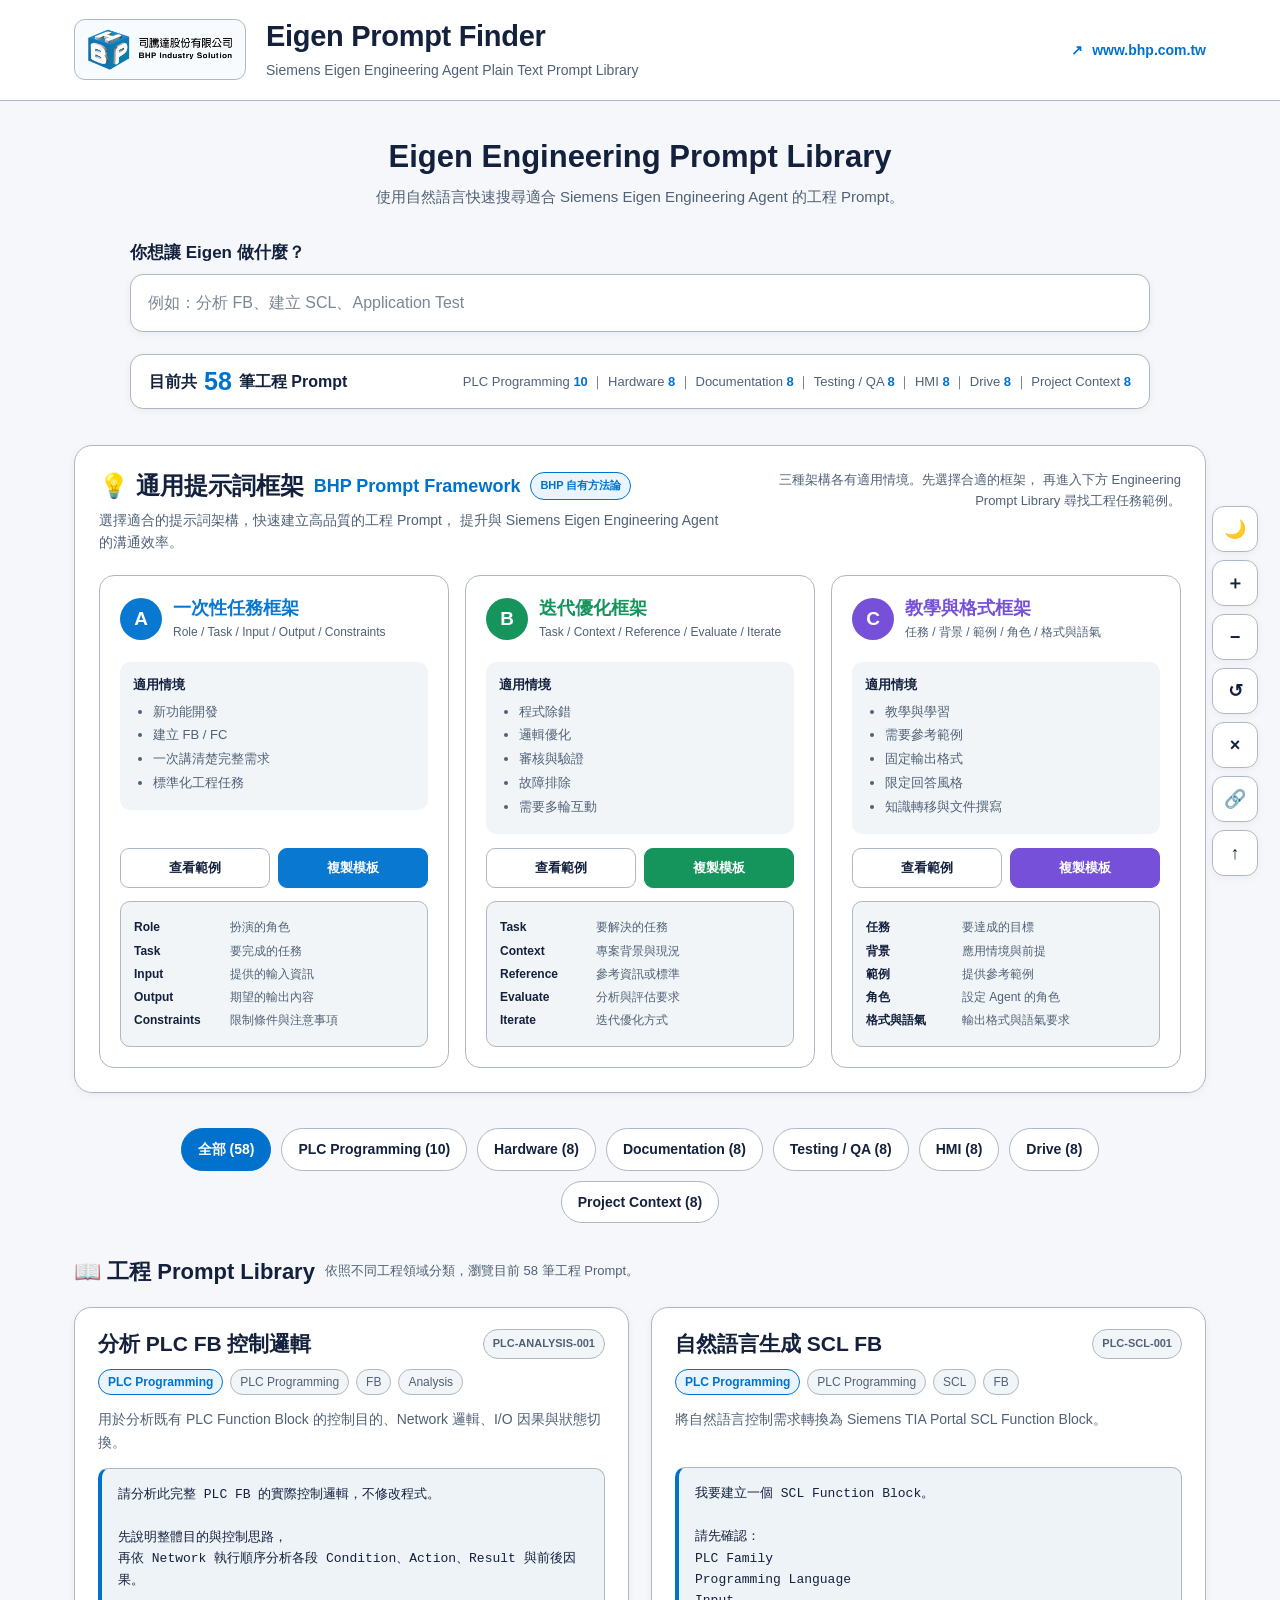
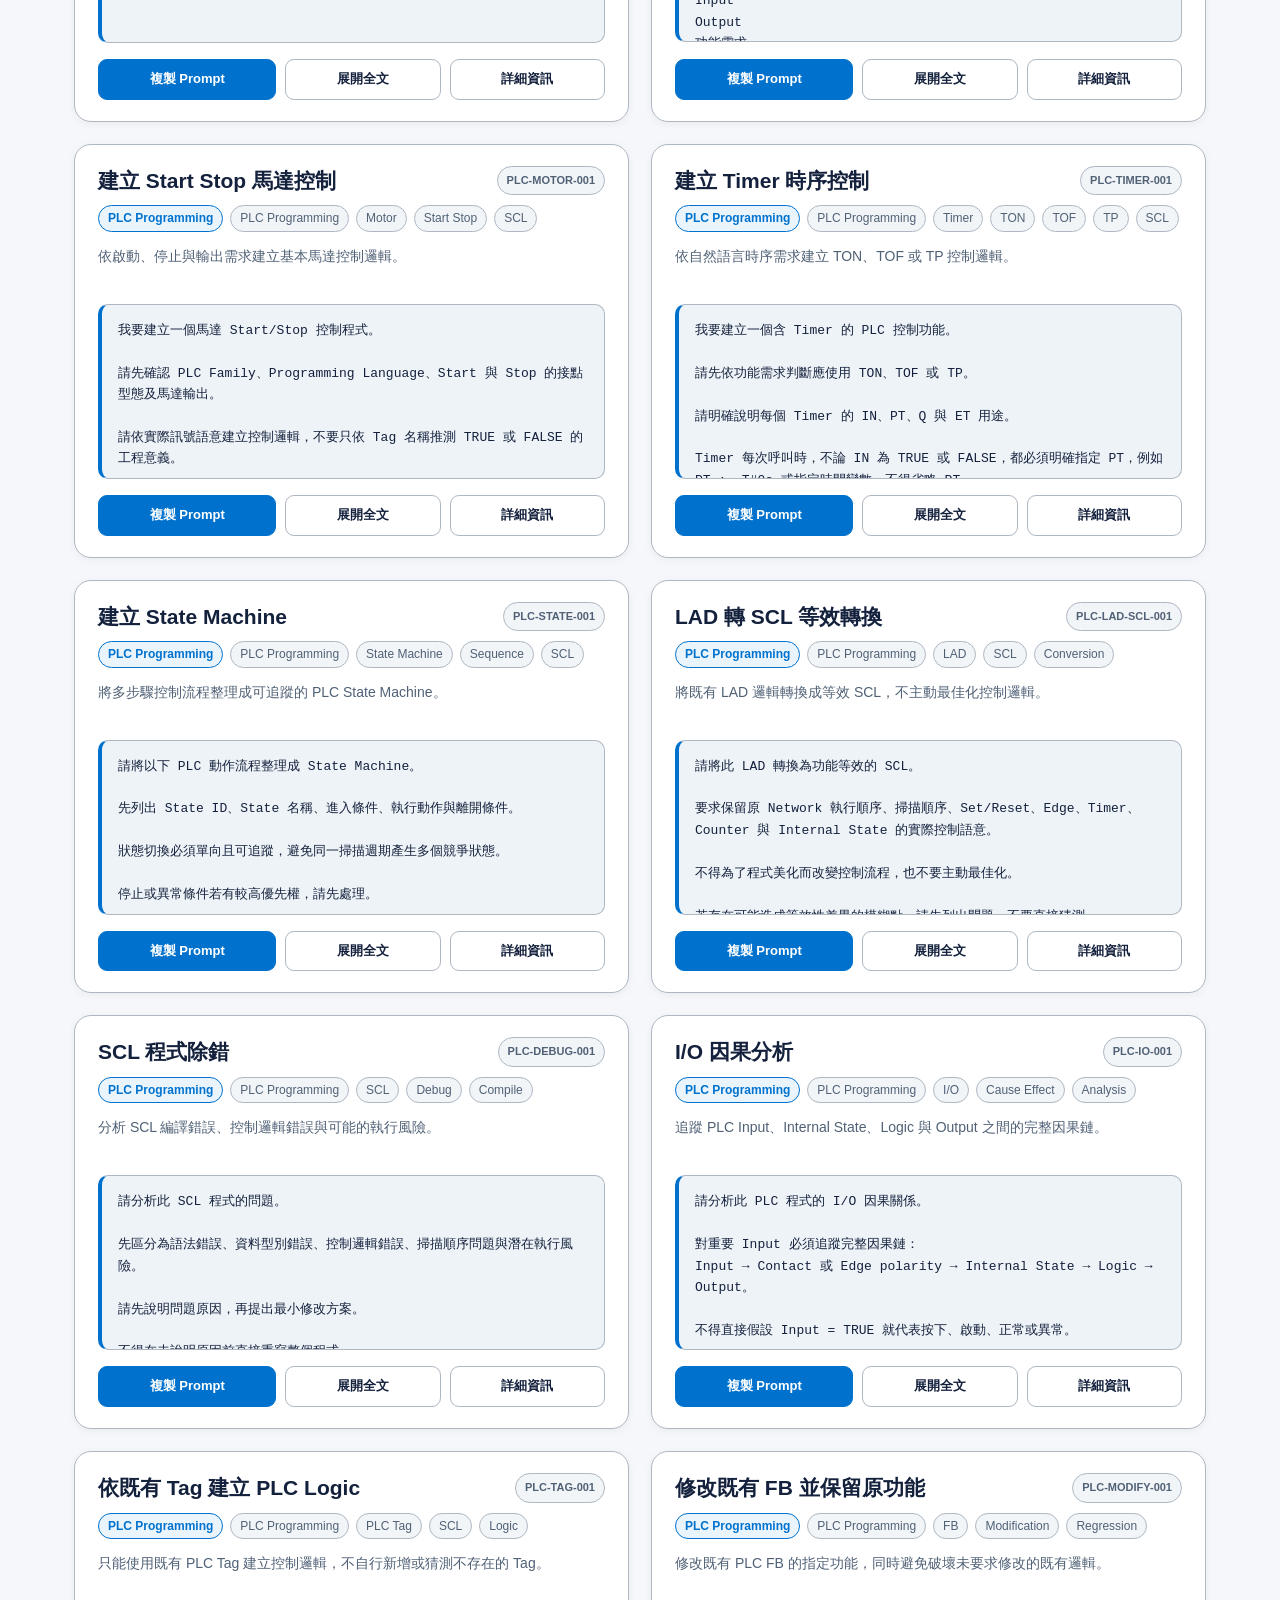
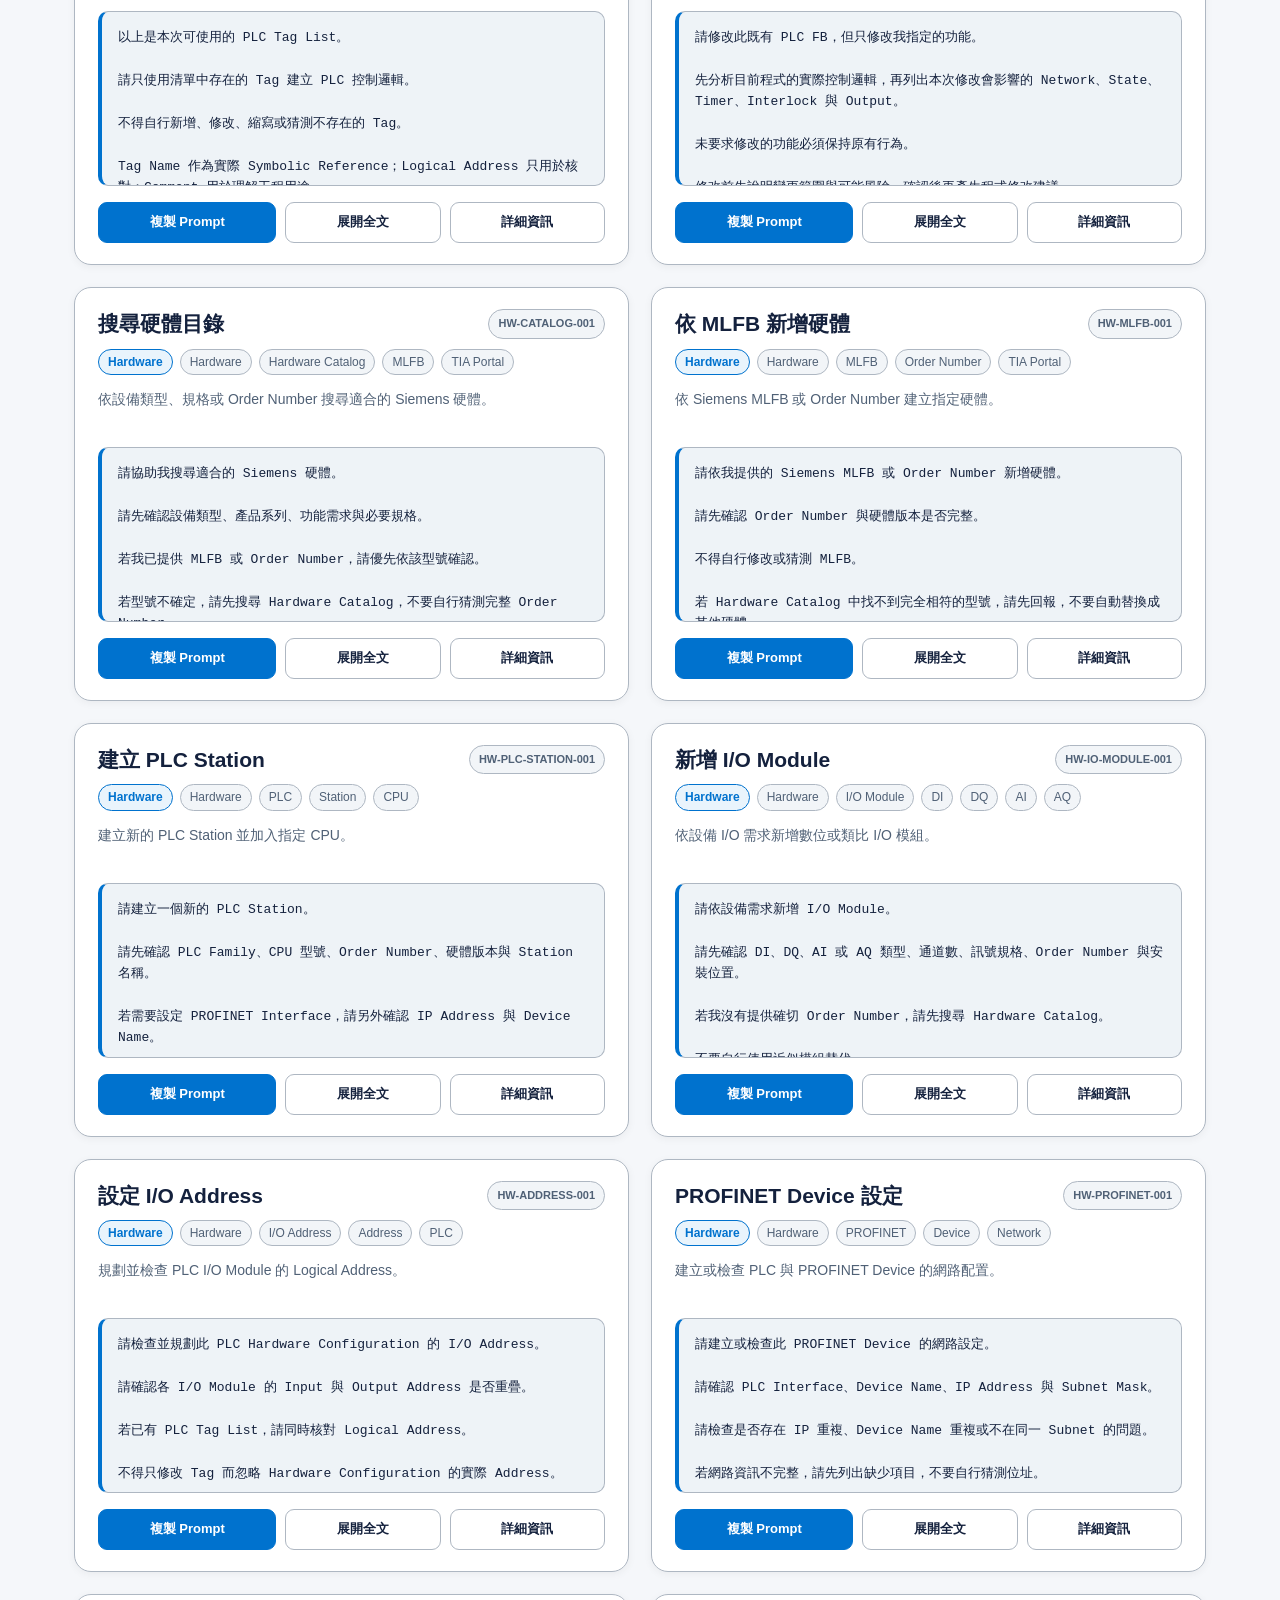
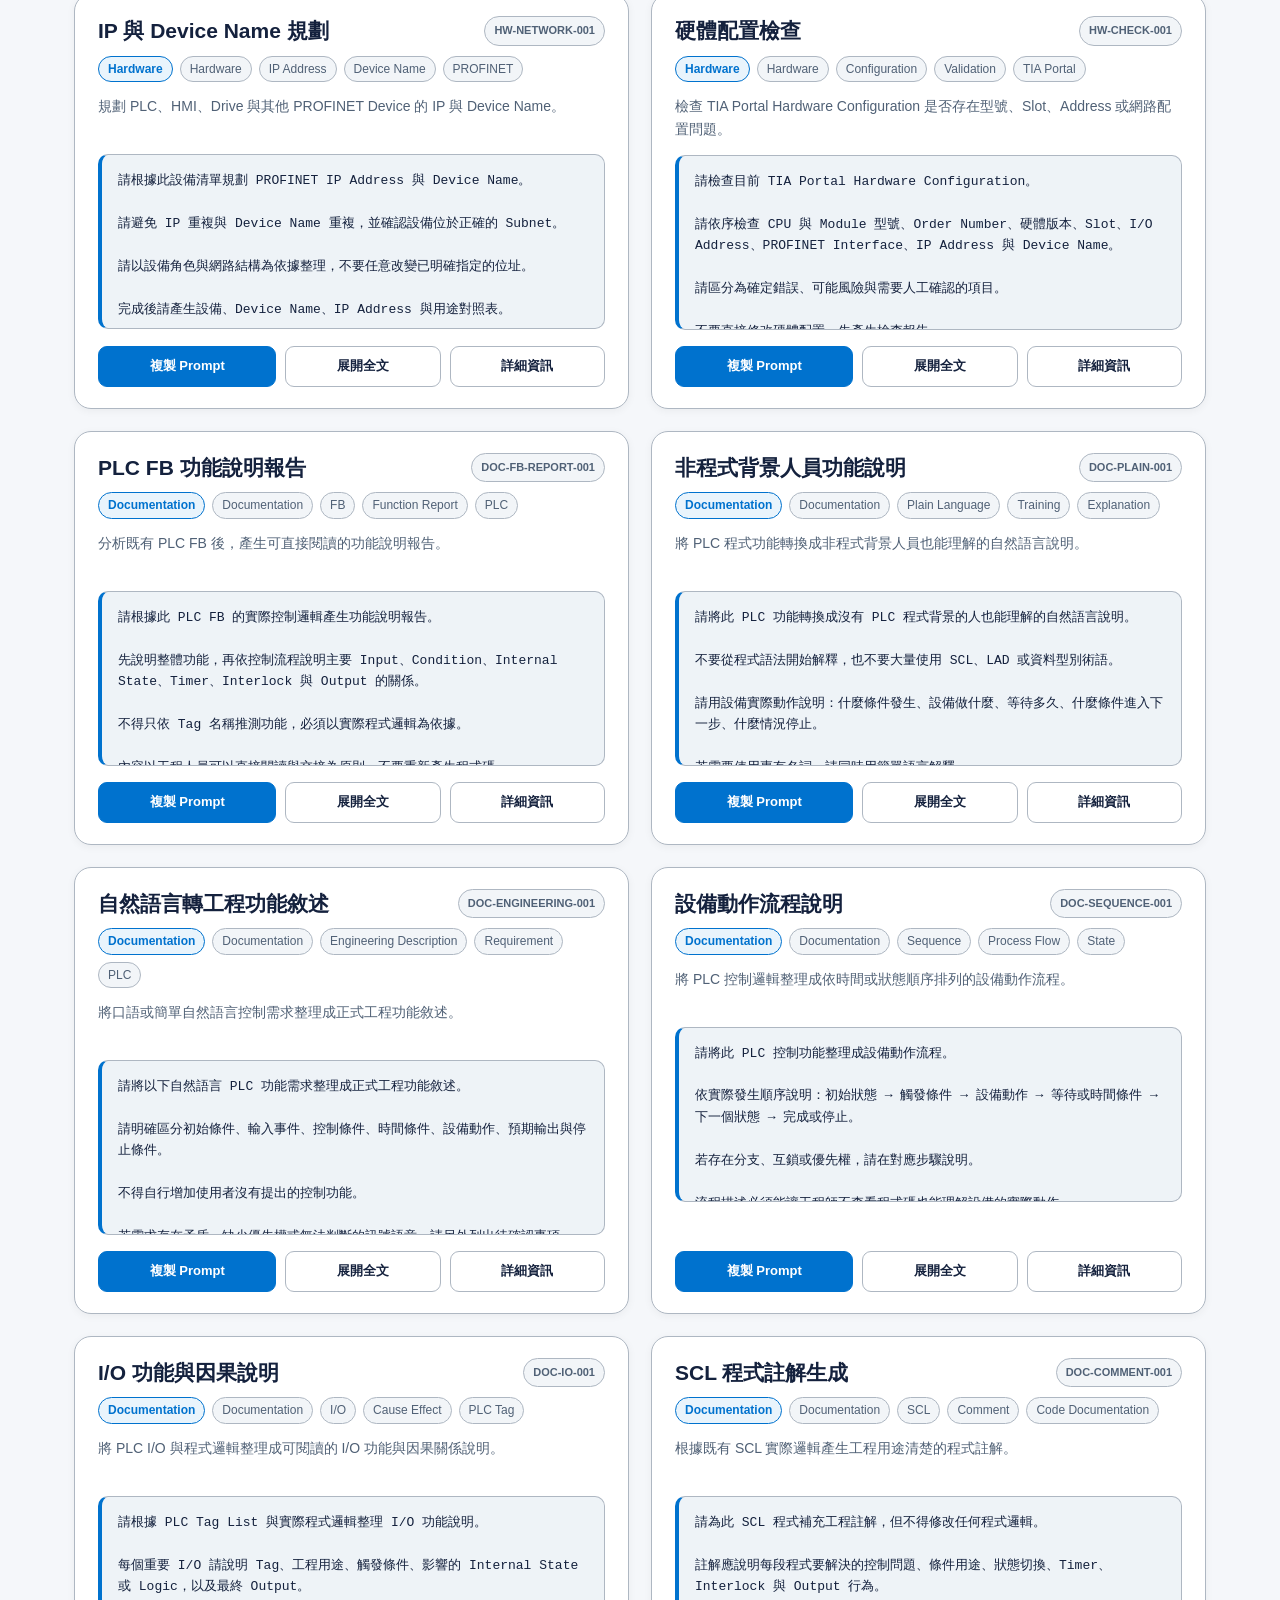
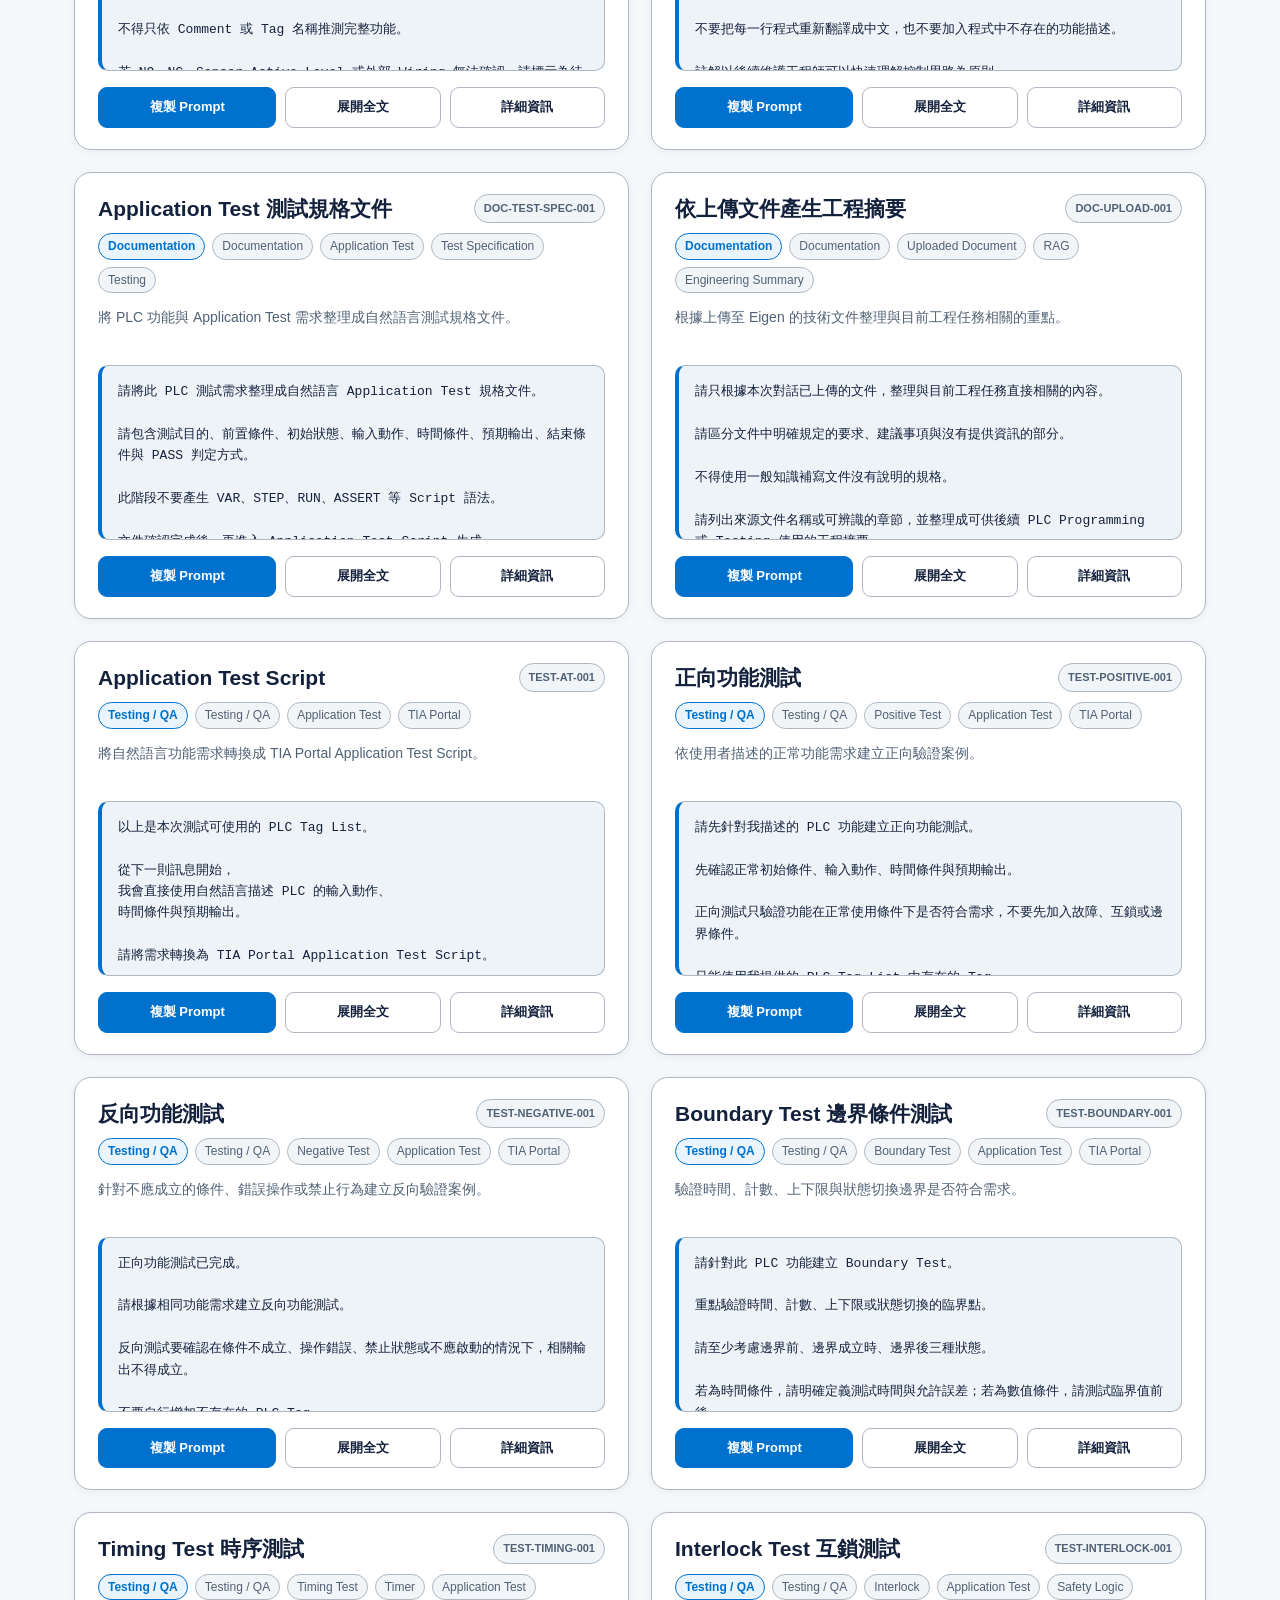
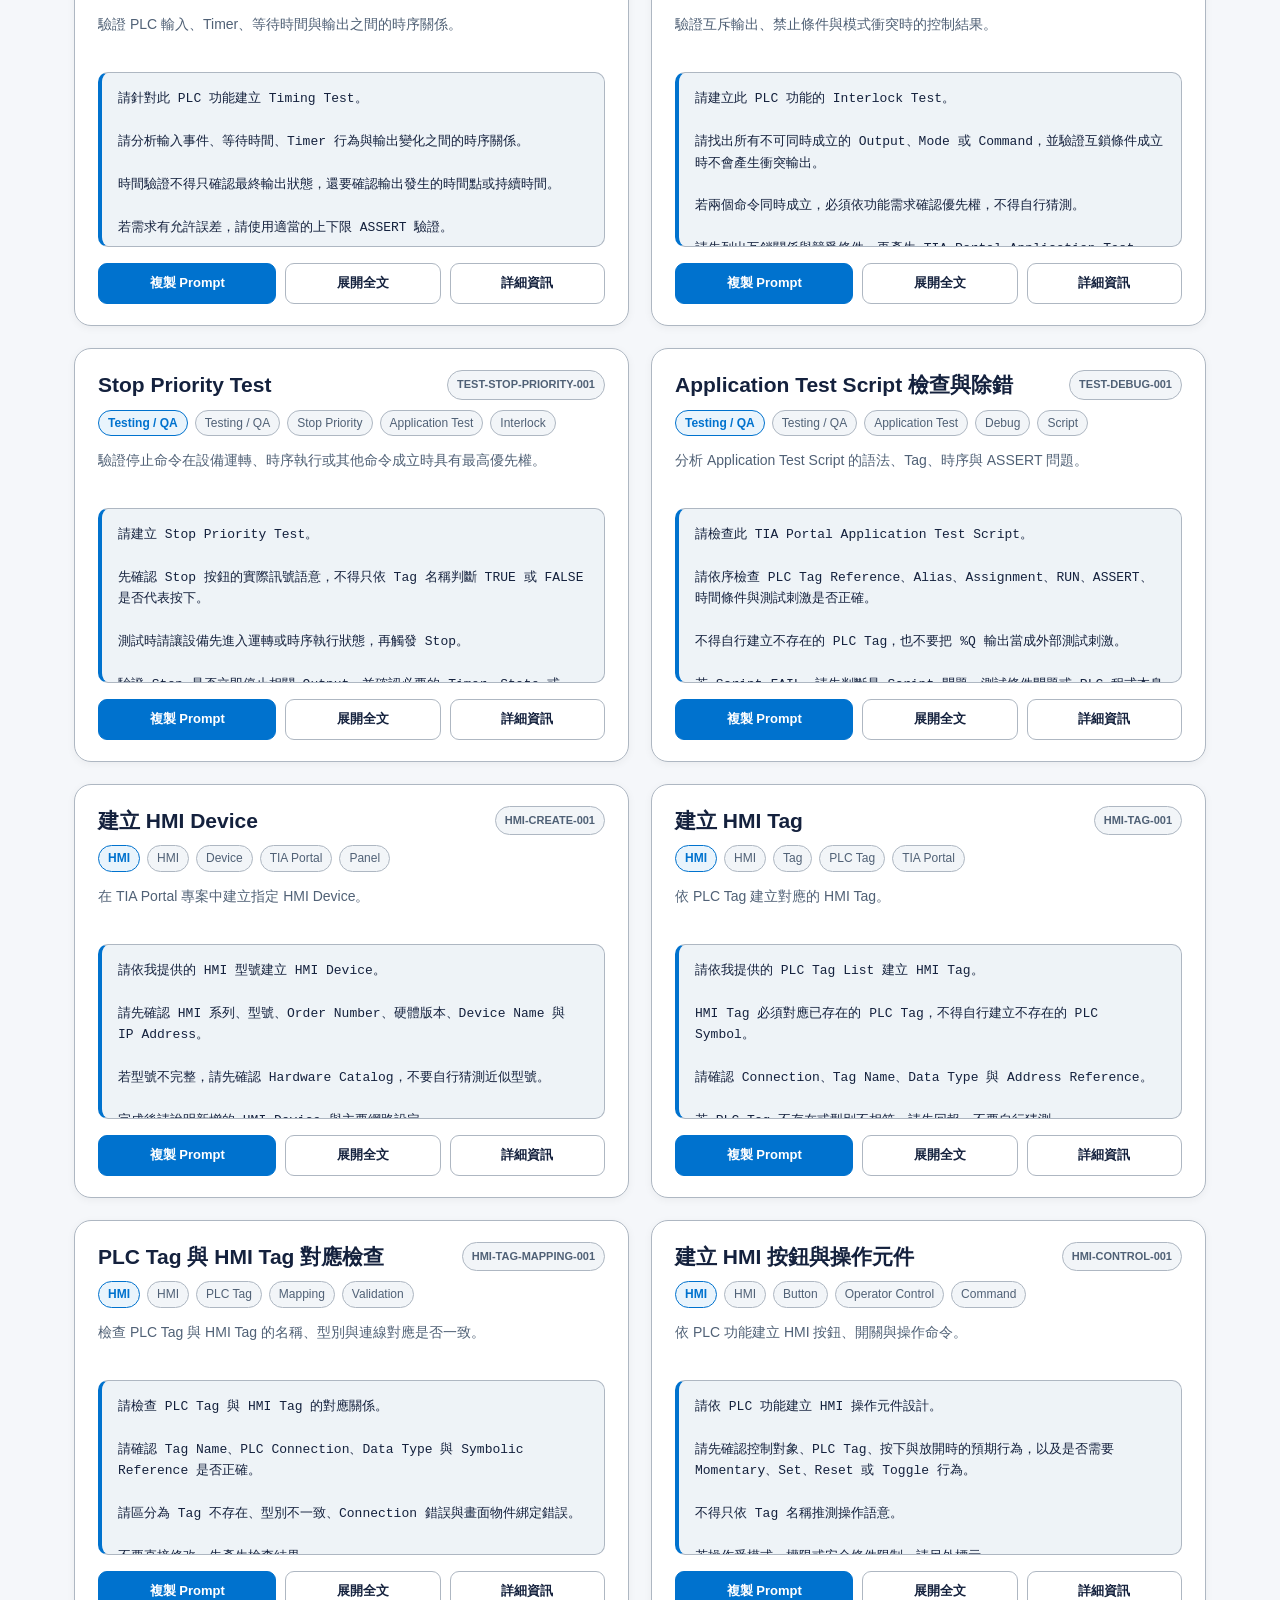
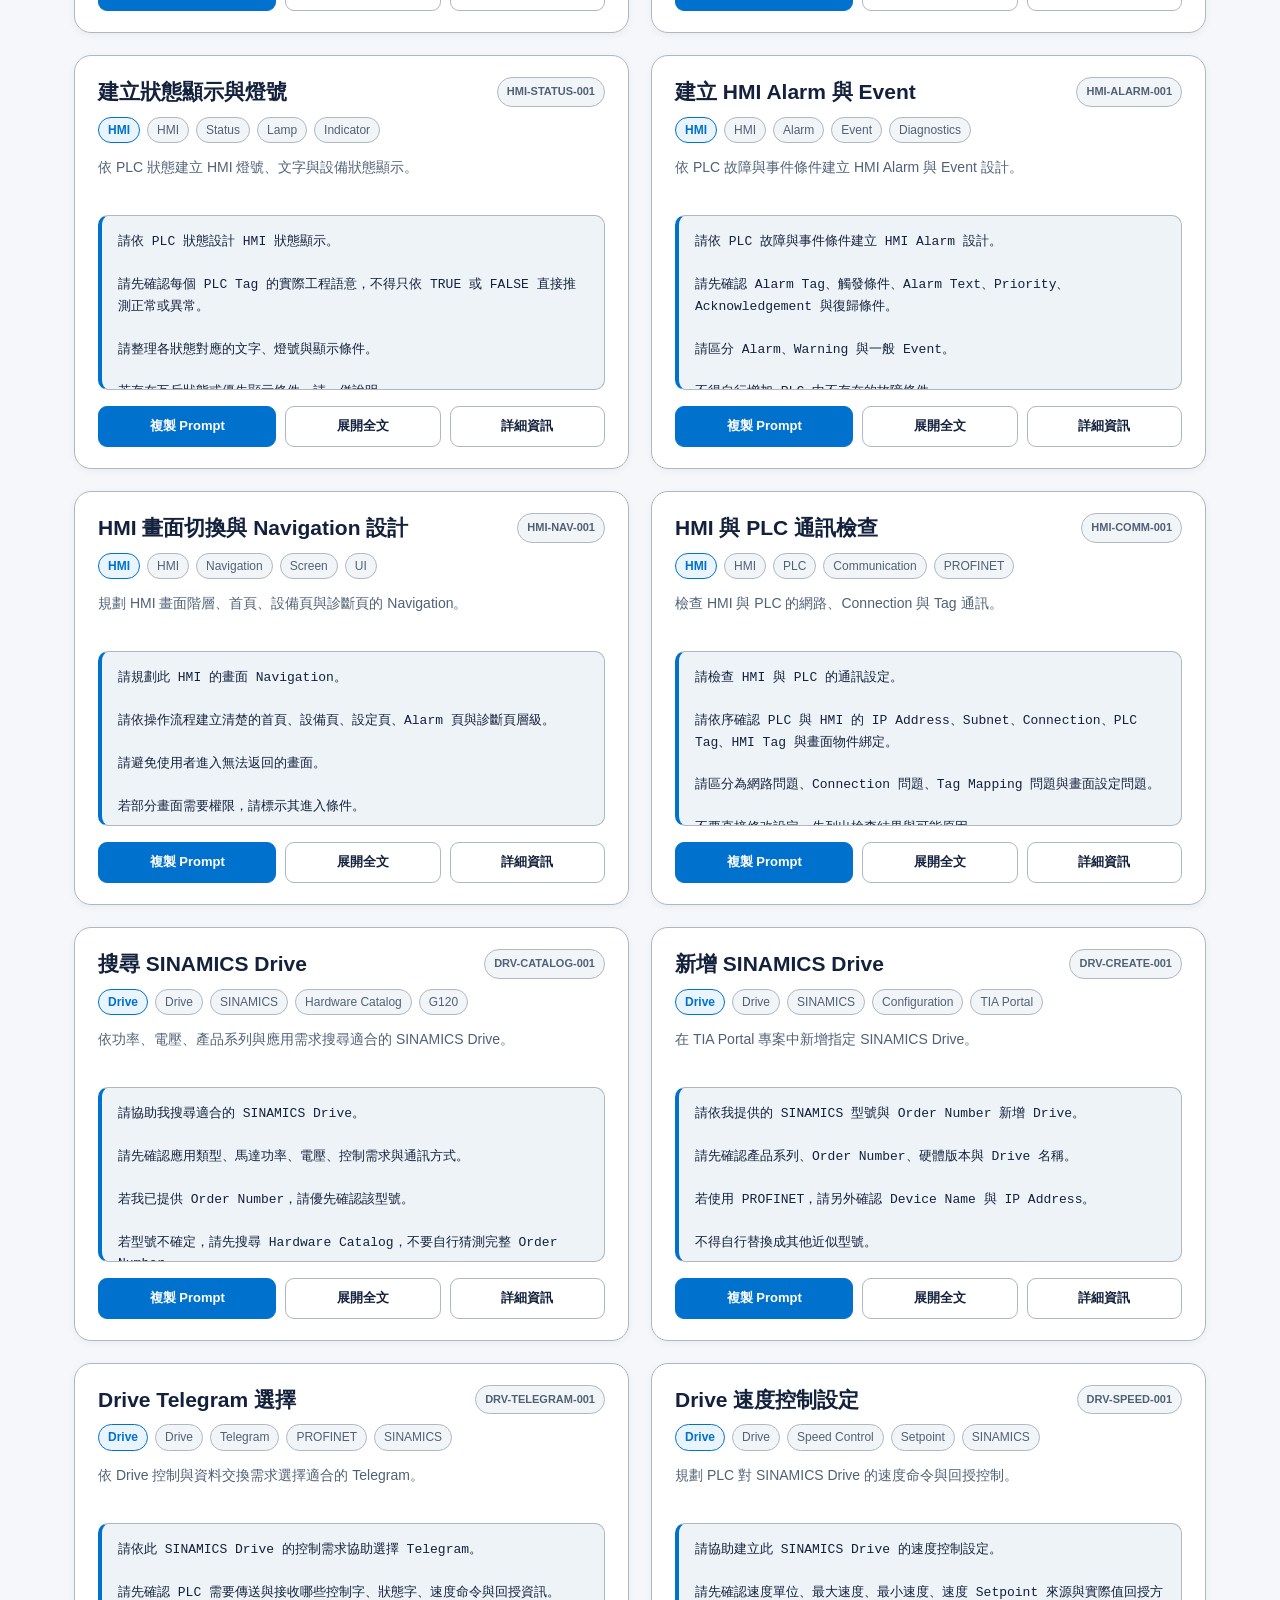
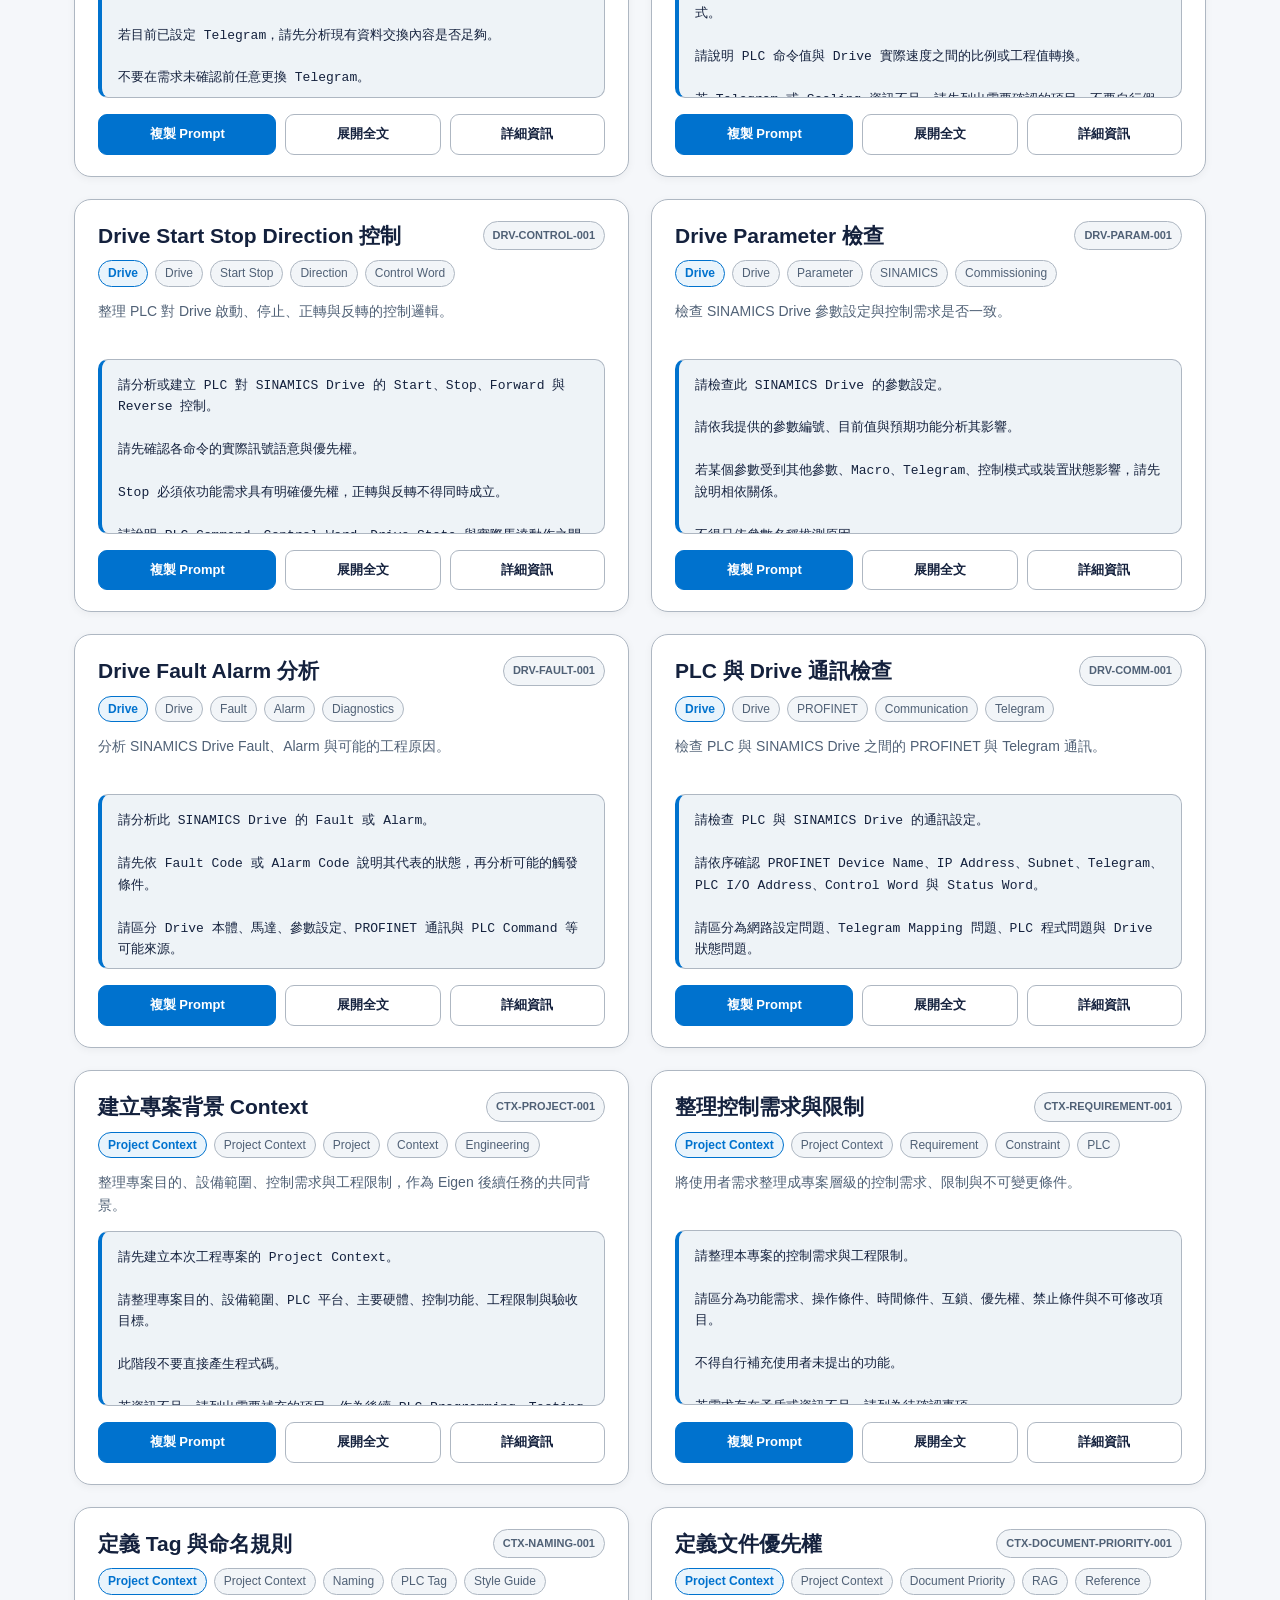
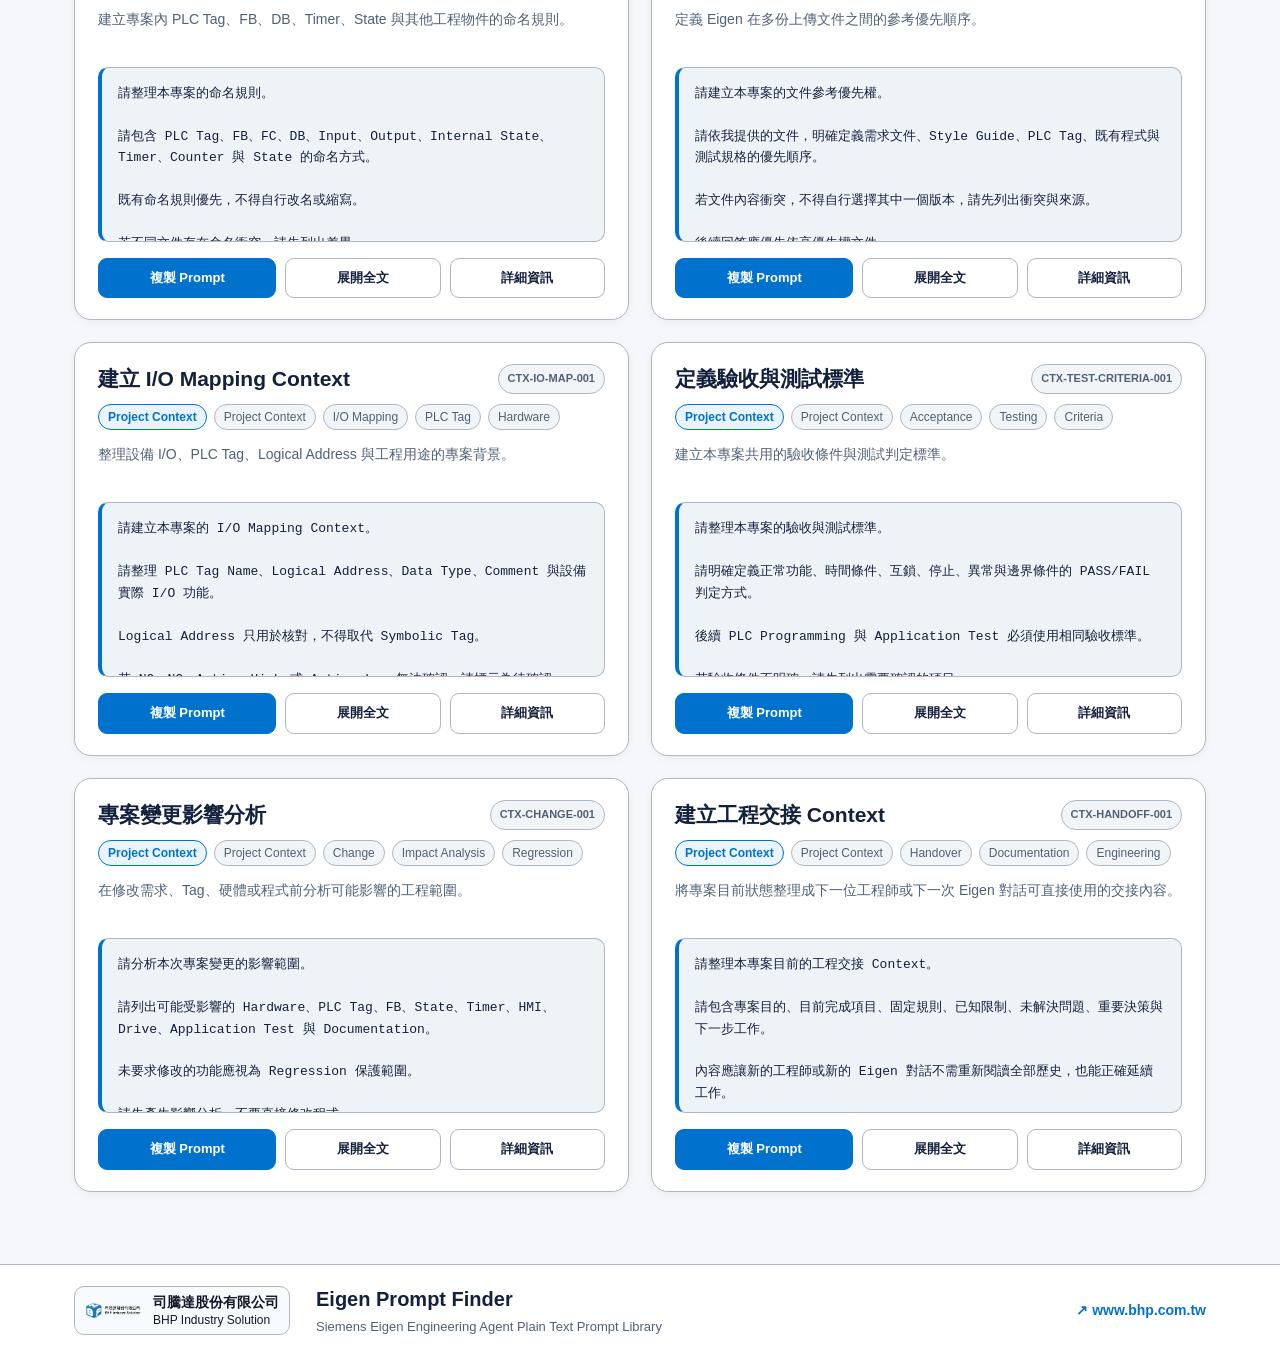
==== index.html @ 54eb004b "Move category filter below BHP Prompt Framework" ====
<!DOCTYPE html>
<html lang="zh-Hant">
<head>
  <meta charset="UTF-8">

  <meta
    name="viewport"
    content="width=device-width, initial-scale=1.0"
  >

  <title>Eigen Prompt Finder</title>

  <meta
    name="description"
    content="Siemens Eigen Engineering Agent Plain Text Prompt Library"
  >

  <style>
    /* =========================================================
       01. Theme Variables
       ========================================================= */

    :root {
      --bg: #f5f7fa;

      --surface: #ffffff;
      --surface-soft: #f2f5f8;
      --surface-code: #eef3f7;

      --text: #14213d;
      --text-secondary: #506176;
      --text-muted: #7b8794;

      --border: #aeb7c2;
      --border-strong: #7f8a96;

      --accent: #0072ce;
      --accent-hover: #005fa8;
      --accent-soft: #e9f4fc;

      --success: #14865a;

      --header-bg: rgba(255, 255, 255, 0.97);
      --toolbar-bg: rgba(255, 255, 255, 0.96);
      --toolbar-hover: #edf4f8;

      --logo-panel: #f8fbfd;

      --shadow-small:
        0 2px 8px rgba(0, 0, 0, 0.05);

      --shadow-medium:
        0 8px 24px rgba(0, 0, 0, 0.09);

      --sticky-shadow:
        0 6px 20px rgba(0, 0, 0, 0.08);
    }

    body.dark-mode {
      --bg: #0f1419;

      --surface: #1a2027;
      --surface-soft: #222a32;
      --surface-code: #252e37;

      --text: #f3f5f7;
      --text-secondary: #bdc6cf;
      --text-muted: #929ca6;

      --border: #414b56;
      --border-strong: #66717d;

      --accent: #42a5e8;
      --accent-hover: #64b6ec;
      --accent-soft: #173650;

      --success: #55c791;

      --header-bg: rgba(20, 26, 32, 0.97);
      --toolbar-bg: rgba(27, 32, 38, 0.97);
      --toolbar-hover: #303943;

      /* Logo 內有黑字，深色模式仍保留淺色底板 */
      --logo-panel: #eef5fa;

      --shadow-small:
        0 2px 10px rgba(0, 0, 0, 0.25);

      --shadow-medium:
        0 8px 28px rgba(0, 0, 0, 0.36);

      --sticky-shadow:
        0 6px 22px rgba(0, 0, 0, 0.35);
    }


    /* =========================================================
       02. Reset / Base
       ========================================================= */

    * {
      box-sizing: border-box;
    }

    html {
      scroll-behavior: smooth;
    }

    body {
      margin: 0;

      background: var(--bg);
      color: var(--text);

      font-family:
        -apple-system,
        BlinkMacSystemFont,
        "Segoe UI",
        "Noto Sans TC",
        "Microsoft JhengHei",
        Arial,
        sans-serif;

      font-size: 16px;
      line-height: 1.6;

      transition:
        background-color 0.22s ease,
        color 0.22s ease;
    }

    button,
    input {
      font: inherit;
    }

    button {
      color: inherit;
    }

    a {
      color: inherit;
    }


    /* =========================================================
       03. Header v2
       ========================================================= */

    .site-header {
      position: sticky;
      top: 0;
      z-index: 9000;

      background: var(--header-bg);

      border-bottom:
        1px solid var(--border);

      backdrop-filter: blur(10px);

      transition:
        box-shadow 0.2s ease,
        background-color 0.2s ease;
    }

    .site-header.compact {
      box-shadow: var(--sticky-shadow);
    }

    .header-wrap {
      max-width: 1180px;

      margin: 0 auto;

      padding: 18px 24px;

      display: flex;
      align-items: center;
      justify-content: space-between;

      gap: 26px;

      transition:
        padding 0.28s ease;
    }

    .site-header.compact .header-wrap {
      padding-top: 8px;
      padding-bottom: 8px;
    }

    .brand-area {
      display: flex;
      align-items: center;

      gap: 20px;

      min-width: 0;
    }

    .brand-logo-link {
      display: flex;
      align-items: center;

      flex-shrink: 0;

      padding: 7px 10px;

      background: var(--logo-panel);

      border:
        1px solid var(--border);

      border-radius: 11px;

      transition:
        padding 0.2s ease,
        border-color 0.2s ease;
    }

    .brand-logo-link:hover {
      border-color: var(--accent);
    }

    .brand-logo {
      display: block;

      width: 150px;
      height: auto;

      max-height: 58px;

      object-fit: contain;

      transition:
        width 0.28s ease;
    }

    .site-header.compact .brand-logo {
      width: 125px;
    }

    .brand-text {
      min-width: 0;
    }

    .brand-home-link {
      text-decoration: none;
      color: var(--text);
    }

    .brand-home-link:hover {
      color: var(--accent);
    }

    .brand-text h1 {
      margin: 0;

      font-size: 29px;
      line-height: 1.25;

      letter-spacing: -0.3px;

      transition:
        font-size 0.28s ease;
    }

    .site-header.compact .brand-text h1 {
      font-size: 24px;
    }

    .brand-text p {
      margin: 5px 0 0;

      color: var(--text-secondary);

      font-size: 14px;

      transition:
        opacity 0.18s ease,
        max-height 0.18s ease,
        margin 0.18s ease;
    }

    .site-header.compact .brand-text p {
      opacity: 0;
      max-height: 0;
      margin: 0;
      overflow: hidden;
    }

    .company-link {
      color: var(--accent);

      text-decoration: none;

      font-size: 14px;
      font-weight: 700;

      flex-shrink: 0;
    }

    .company-link:hover {
      text-decoration: underline;
    }

    .external-icon {
      margin-right: 5px;
    }


    /* =========================================================
       04. Main Layout
       ========================================================= */

    .page-wrap {
      max-width: 1180px;

      margin: 0 auto;

      padding: 36px 24px 72px;
    }


    /* =========================================================
       05. Hero
       ========================================================= */

    .hero {
      text-align: center;

      margin-bottom: 30px;
    }

    .hero-title {
      margin: 0;

      font-size: 31px;
      line-height: 1.3;
    }

    .hero-subtitle {
      max-width: 760px;

      margin: 8px auto 0;

      color: var(--text-secondary);

      font-size: 15px;
    }


    /* =========================================================
       06. Search
       ========================================================= */

    .search-section {
      max-width: 900px;

      margin: 0 auto 22px;
    }

    .search-label {
      display: block;

      margin-bottom: 8px;

      font-size: 17px;
      font-weight: 700;
    }

    .search-box-wrap {
      position: relative;
    }

    .search-box {
      width: 100%;

      padding: 15px 48px 15px 17px;

      background: var(--surface);
      color: var(--text);

      border:
        1px solid var(--border);

      border-radius: 13px;

      outline: none;

      box-shadow: var(--shadow-small);

      transition:
        border-color 0.18s ease,
        box-shadow 0.18s ease;
    }

    .search-box:hover {
      border-color: var(--border-strong);
    }

    .search-box:focus {
      border-color: var(--accent);

      box-shadow:
        0 0 0 3px var(--accent-soft);
    }

    .search-box::placeholder {
      color: var(--text-muted);
    }

    .clear-search-button {
      position: absolute;

      right: 10px;
      top: 50%;

      transform: translateY(-50%);

      width: 30px;
      height: 30px;

      border: none;

      border-radius: 50%;

      background: transparent;
      color: var(--text-muted);

      cursor: pointer;

      display: none;

      align-items: center;
      justify-content: center;

      font-size: 18px;
    }

    .clear-search-button.show {
      display: flex;
    }

    .clear-search-button:hover {
      background: var(--surface-soft);
      color: var(--text);
    }


    /* =========================================================
       07. Statistics Area v2
       ========================================================= */

    .stats-panel {
      max-width: 900px;

      margin: 0 auto 24px;

      padding: 14px 18px;

      background: var(--surface);

      border:
        1px solid var(--border);

      border-radius: 13px;

      box-shadow: var(--shadow-small);

      display: flex;
      align-items: center;
      justify-content: space-between;

      gap: 22px;
    }

    .stats-main {
      display: flex;
      align-items: center;

      gap: 7px;

      font-weight: 700;

      flex-shrink: 0;
    }

    .stats-count {
      color: var(--accent);

      font-size: 25px;
      line-height: 1;

      font-weight: 800;
    }

    .stats-detail {
      color: var(--text-secondary);

      font-size: 14px;

      text-align: right;
    }

    .stats-detail strong {
      color: var(--accent);
    }


    /* =========================================================
       08. Sticky Category v2
       ========================================================= */

    .category-sticky-wrap {
      position: sticky;

      top: 92px;

      z-index: 8000;

      margin-bottom: 30px;

      background: var(--bg);

      border-top:
        1px solid transparent;

      border-bottom:
        1px solid transparent;

      transition:
        background-color 0.2s ease,
        border-color 0.2s ease,
        box-shadow 0.2s ease;
    }

    .site-header.compact
      ~ .page-wrap
      .category-sticky-wrap {
      top: 66px;
    }

    .category-sticky-wrap.stuck {
      padding: 9px 0;

      background: var(--header-bg);

      border-top-color: var(--border);
      border-bottom-color: var(--border);

      box-shadow: var(--sticky-shadow);

      backdrop-filter: blur(10px);
    }

    .category-section {
      margin: 0;
    }

    .category-buttons {
      display: flex;
      flex-wrap: wrap;

      justify-content: center;

      gap: 10px;
    }

    .category-button {
      padding: 9px 16px;

      background: var(--surface);
      color: var(--text);

      border:
        1px solid var(--border);

      border-radius: 999px;

      cursor: pointer;

      font-size: 14px;
      font-weight: 650;

      white-space: nowrap;

      transition:
        background-color 0.18s ease,
        color 0.18s ease,
        border-color 0.18s ease,
        transform 0.15s ease;
    }

    .category-button:hover {
      background: var(--accent-soft);

      border-color: var(--accent);

      transform: translateY(-1px);
    }

    .category-button.active {
      background: var(--accent);

      color: #ffffff;

      border-color: var(--accent);

      font-weight: 750;
    }

    .category-button.disabled {
      opacity: 0.4;

      cursor: not-allowed;

      transform: none;
    }


    /* =========================================================
       09. Prompt Grid
       ========================================================= */

    .prompt-grid {
      display: grid;

      grid-template-columns:
        repeat(2, minmax(0, 1fr));

      gap: 22px;
    }


    /* =========================================================
       10. Prompt Card v2
       ========================================================= */

    .prompt-card {
      position: relative;

      display: flex;
      flex-direction: column;

      min-width: 0;

      padding: 23px;

      background: var(--surface);

      border:
        1px solid var(--border);

      border-radius: 17px;

      box-shadow: var(--shadow-small);

      transition:
        transform 0.18s ease,
        border-color 0.18s ease,
        box-shadow 0.18s ease;
    }

    .prompt-card:hover {
      transform: translateY(-2px);

      border-color:
        var(--border-strong);

      box-shadow:
        var(--shadow-medium);
    }

    .prompt-card-header {
      display: flex;
      align-items: flex-start;
      justify-content: space-between;

      gap: 14px;

      margin-bottom: 10px;
    }

    .prompt-title {
      margin: 0;

      font-size: 21px;
      line-height: 1.4;

      font-weight: 750;
    }

    .prompt-id {
      flex-shrink: 0;

      padding: 5px 9px;

      background:
        var(--surface-soft);

      color:
        var(--text-secondary);

      border:
        1px solid var(--border);

      border-radius: 999px;

      font-size: 11px;
      font-weight: 650;

      white-space: nowrap;
    }

    .prompt-meta {
      display: flex;
      flex-wrap: wrap;

      gap: 7px;

      margin-bottom: 13px;
    }

    .tag {
      display: inline-flex;

      align-items: center;

      padding: 5px 9px;

      background:
        var(--surface-soft);

      color:
        var(--text-secondary);

      border:
        1px solid var(--border);

      border-radius: 999px;

      font-size: 12px;

      line-height: 1.2;
    }

    .tag.category {
      background:
        var(--accent-soft);

      color:
        var(--accent);

      border-color:
        var(--accent);

      font-weight: 700;
    }

    .prompt-description {
      margin: 0 0 15px;

      color:
        var(--text-secondary);

      font-size: 14px;

      display: -webkit-box;

      -webkit-line-clamp: 2;
      -webkit-box-orient: vertical;

      overflow: hidden;

      min-height: 44px;
    }


    /* =========================================================
       11. Prompt Preview
       ========================================================= */

    .prompt-content-wrap {
      margin-bottom: 16px;

      position: relative;
    }

    .prompt-content {
      margin: 0;

      padding: 15px 16px;

      height: 195px;

      background:
        var(--surface-code);

      color:
        var(--text);

      border:
        1px solid var(--border);

      border-left:
        4px solid var(--accent);

      border-radius: 10px;

      white-space: pre-wrap;
      word-break: break-word;

      font-family:
        "SFMono-Regular",
        Consolas,
        "Liberation Mono",
        Menlo,
        monospace;

      font-size: 13px;

      line-height: 1.65;

      overflow: hidden;

      transition:
        height 0.25s ease;
    }

    .prompt-content.expanded {
      height: auto;

      max-height: 3000px;
    }


    /* =========================================================
       12. Prompt Actions
       ========================================================= */

    .prompt-actions {
      display: flex;
      flex-wrap: wrap;

      gap: 9px;

      margin-top: auto;
    }

    .action-button {
      flex: 1 1 auto;

      min-width: 120px;

      padding: 9px 13px;

      background:
        var(--surface);

      color:
        var(--text);

      border:
        1px solid var(--border);

      border-radius: 9px;

      cursor: pointer;

      font-size: 13px;
      font-weight: 700;

      transition:
        background-color 0.18s ease,
        border-color 0.18s ease,
        color 0.18s ease;
    }

    .action-button:hover {
      background:
        var(--surface-soft);

      border-color:
        var(--accent);
    }

    .action-button.primary {
      background:
        var(--accent);

      color:
        #ffffff;

      border-color:
        var(--accent);
    }

    .action-button.primary:hover {
      background:
        var(--accent-hover);

      border-color:
        var(--accent-hover);
    }

    .action-button.success {
      background:
        var(--success);

      color:
        #ffffff;

      border-color:
        var(--success);
    }


    /* =========================================================
       13. Details
       ========================================================= */

    .prompt-details {
      display: none;

      margin-top: 16px;

      padding-top: 16px;

      border-top:
        1px solid var(--border);
    }

    .prompt-details.open {
      display: block;
    }

    .detail-row {
      display: grid;

      grid-template-columns:
        150px 1fr;

      gap: 12px;

      margin-bottom: 9px;

      font-size: 13px;
    }

    .detail-label {
      color: var(--text);

      font-weight: 700;
    }

    .detail-value {
      color:
        var(--text-secondary);

      word-break: break-word;
    }


    /* =========================================================
       14. Empty State
       ========================================================= */

    .empty-state {
      display: none;

      padding: 60px 20px;

      text-align: center;

      color:
        var(--text-secondary);
    }

    .empty-state.show {
      display: block;
    }


    /* =========================================================
       15. Footer v2
       ========================================================= */

    .site-footer {
      background:
        var(--surface);

      border-top:
        1px solid var(--border);
    }

    .footer-wrap {
      max-width: 1180px;

      margin: 0 auto;

      min-height: 86px;

      padding: 18px 24px;

      display: grid;

      grid-template-columns:
        auto 1fr auto;

      align-items: center;

      gap: 26px;
    }

    .footer-logo-panel {
      display: flex;
      align-items: center;

      gap: 12px;

      padding: 6px 10px;

      background: var(--logo-panel);

      border:
        1px solid var(--border);

      border-radius: 10px;
    }

    .footer-logo {
      width: 56px;
      height: auto;
    }

    .footer-company {
      display: flex;
      flex-direction: column;

      line-height: 1.35;

      color: #111827;
    }

    .footer-company strong {
      font-size: 14px;
    }

    .footer-company span {
      font-size: 12px;
    }

    .footer-center {
      min-width: 0;
    }

    .footer-title {
      margin: 0;

      font-size: 20px;

      font-weight: 750;
    }

    .footer-subtitle {
      margin: 2px 0 0;

      color:
        var(--text-secondary);

      font-size: 13px;
    }

    .footer-link {
      color:
        var(--accent);

      text-decoration: none;

      font-size: 14px;
      font-weight: 700;

      white-space: nowrap;
    }

    .footer-link:hover {
      text-decoration: underline;
    }


    /* =========================================================
       16. Floating Toolbar
       ========================================================= */

    .floating-toolbar {
      position: fixed;

      right: 22px;
      bottom: 24px;

      display: flex;
      flex-direction: column;

      gap: 8px;

      z-index: 9999;
    }

    .tool-button {
      position: relative;

      width: 46px;
      height: 46px;

      display: flex;
      align-items: center;
      justify-content: center;

      padding: 0;

      background:
        var(--toolbar-bg);

      color:
        var(--text);

      border:
        1px solid var(--border);

      border-radius: 12px;

      cursor: pointer;

      font-size: 18px;
      font-weight: 700;

      box-shadow:
        var(--shadow-small);

      backdrop-filter: blur(8px);

      transition:
        background-color 0.18s ease,
        border-color 0.18s ease,
        transform 0.15s ease;
    }

    .tool-button:hover {
      background:
        var(--toolbar-hover);

      border-color:
        var(--accent);

      transform:
        translateY(-1px);
    }

    .tool-button::before {
      content:
        attr(data-tooltip);

      position: absolute;

      right: 56px;

      white-space: nowrap;

      padding: 6px 9px;

      background:
        var(--surface);

      color:
        var(--text);

      border:
        1px solid var(--border);

      border-radius: 8px;

      box-shadow:
        var(--shadow-small);

      font-size: 12px;
      font-weight: 600;

      opacity: 0;
      visibility: hidden;

      pointer-events: none;

      transition:
        opacity 0.15s ease;
    }

    .tool-button:hover::before {
      opacity: 1;
      visibility: visible;
    }


    /* =========================================================
       17. Zoom Indicator
       ========================================================= */

    .zoom-indicator {
      position: fixed;

      right: 80px;
      bottom: 125px;

      padding: 6px 10px;

      background:
        var(--surface);

      color:
        var(--text);

      border:
        1px solid var(--border);

      border-radius: 8px;

      box-shadow:
        var(--shadow-small);

      font-size: 12px;
      font-weight: 700;

      opacity: 0;
      visibility: hidden;

      z-index: 9998;

      transition:
        opacity 0.18s ease;
    }

    .zoom-indicator.show {
      opacity: 1;
      visibility: visible;
    }


    /* =========================================================
       18. Toast
       ========================================================= */

    .toast {
      position: fixed;

      left: 50%;
      bottom: 30px;

      transform:
        translateX(-50%)
        translateY(12px);

      padding: 10px 16px;

      background:
        var(--text);

      color:
        var(--surface);

      border-radius: 10px;

      box-shadow:
        var(--shadow-medium);

      font-size: 13px;
      font-weight: 700;

      opacity: 0;
      visibility: hidden;

      z-index: 10000;

      transition:
        opacity 0.18s ease,
        transform 0.18s ease;
    }

    .toast.show {
      opacity: 1;
      visibility: visible;

      transform:
        translateX(-50%)
        translateY(0);
    }


    /* =========================================================
       19. Responsive
       ========================================================= */

    @media (max-width: 900px) {
      .prompt-grid {
        grid-template-columns: 1fr;
      }

      .category-sticky-wrap {
        top: 84px;
      }
    }

    @media (max-width: 700px) {

      .header-wrap {
        padding:
          12px 16px;

        gap: 12px;

        align-items: flex-start;
      }

      .brand-area {
        gap: 10px;
      }

      .brand-logo-link {
        padding: 5px 7px;
      }

      .brand-logo {
        width: 92px;
      }

      .site-header.compact
      .brand-logo {
        width: 80px;
      }

      .brand-text h1 {
        font-size: 20px;
      }

      .site-header.compact
      .brand-text h1 {
        font-size: 18px;
      }

      .brand-text p {
        font-size: 11px;
      }

      .company-link {
        display: none;
      }

      .page-wrap {
        padding:
          26px 14px 55px;
      }

      .hero-title {
        font-size: 25px;
      }

      .hero-subtitle {
        font-size: 13px;
      }

      .stats-panel {
        flex-direction: column;

        align-items: flex-start;

        gap: 10px;
      }

      .stats-detail {
        text-align: left;
      }

      .category-sticky-wrap {
        top: 75px;

        margin-left: -14px;
        margin-right: -14px;

        padding-left: 14px;
        padding-right: 14px;
      }

      .category-buttons {
        justify-content: flex-start;

        flex-wrap: nowrap;

        overflow-x: auto;

        padding-bottom: 4px;

        scrollbar-width: thin;
      }

      .category-button {
        flex-shrink: 0;
      }

      .prompt-card-header {
        flex-direction: column;

        gap: 7px;
      }

      .prompt-id {
        align-self: flex-start;
      }

      .detail-row {
        grid-template-columns: 1fr;

        gap: 3px;
      }

      .footer-wrap {
        grid-template-columns: 1fr;

        align-items: flex-start;

        gap: 13px;

        padding:
          18px 16px;
      }

      .footer-logo-panel {
        width: fit-content;
      }

      .footer-link {
        margin-top: 2px;
      }

      .floating-toolbar {
        right: 10px;
        bottom: 12px;

        gap: 6px;
      }

      .tool-button {
        width: 40px;
        height: 40px;

        border-radius: 10px;

        font-size: 16px;
      }

      .tool-button::before {
        display: none;
      }

      .zoom-indicator {
        right: 58px;
        bottom: 103px;
      }

      .toast {
        bottom: 18px;

        max-width:
          calc(100% - 30px);

        text-align: center;
      }
    }

/* =========================================================
   UI v3.1 Fine Tuning
   ========================================================= */

/* 1. Search / Statistics / Category 統一內容寬度 */

.search-section,
.stats-panel,
.category-section {
  max-width: 1020px;
  margin-left: auto;
  margin-right: auto;
}


/* 2. Statistics Area：
      增加可用寬度，避免 Project Context 換行 */

.stats-panel {
  gap: 18px;
}

.stats-main {
  min-width: 205px;
}

.stats-detail {
  flex: 1;
  min-width: 0;

  font-size: 13px;
  line-height: 1.5;

  white-space: nowrap;
}


/* 3. Category Sticky 區域維持同一寬度 */

.category-sticky-wrap .category-section {
  max-width: 1020px;
}

.category-buttons {
  width: 100%;
}


/* 4. Prompt Preview 稍微縮短，
      讓第一屏更容易看到操作按鈕 */

.prompt-content {
  height: 175px;
}


/* 5. 展開後仍顯示完整 Prompt */

.prompt-content.expanded {
  height: auto;
  max-height: 3000px;
}


/* 6. Desktop 略微縮小卡片上下 Padding，
      改善畫面密度 */

@media (min-width: 901px) {
  .prompt-card {
    padding-top: 21px;
    padding-bottom: 21px;
  }
}


/* 7. 中等螢幕：
      若寬度不足，Statistics 可以自然換行，
      避免文字互相擠壓 */

@media (max-width: 1100px) {
  .stats-detail {
    white-space: normal;
  }
}


/* 8. Mobile 維持原本兩段式顯示 */

@media (max-width: 700px) {

  .search-section,
  .stats-panel,
  .category-section {
    max-width: 100%;
  }

  .stats-main {
    min-width: 0;
  }

  .stats-detail {
    white-space: normal;
    font-size: 13px;
  }

  .prompt-content {
    height: 170px;
  }
}

/* =========================================================
   20. BHP Prompt Framework
   ========================================================= */

.framework-section {
  max-width: 1180px;
  margin: 36px auto 34px;
  padding: 24px;

  background: var(--surface);
  border: 1px solid var(--border);
  border-radius: 18px;

  box-shadow: var(--shadow-small);
}

.framework-header {
  display: flex;
  align-items: flex-start;
  justify-content: space-between;

  gap: 24px;

  margin-bottom: 22px;
}

.framework-title-wrap {
  min-width: 0;
}

.framework-title-line {
  display: flex;
  flex-wrap: wrap;
  align-items: center;

  gap: 10px;
}

.framework-title {
  margin: 0;

  font-size: 24px;
  line-height: 1.3;
}

.framework-name {
  color: var(--accent);

  font-size: 18px;
  font-weight: 750;
}

.framework-badge {
  display: inline-flex;
  align-items: center;

  padding: 4px 9px;

  background: var(--accent-soft);
  color: var(--accent);

  border: 1px solid var(--accent);
  border-radius: 999px;

  font-size: 11px;
  font-weight: 700;
}

.framework-intro {
  margin: 7px 0 0;

  color: var(--text-secondary);

  font-size: 14px;
}

.framework-guidance {
  max-width: 430px;

  color: var(--text-secondary);

  font-size: 13px;
  text-align: right;
}


/* Framework Grid */

.framework-grid {
  display: grid;

  grid-template-columns:
    repeat(3, minmax(0, 1fr));

  gap: 16px;
}


/* Framework Card */

.framework-card {
  display: flex;
  flex-direction: column;

  min-width: 0;

  padding: 20px;

  background: var(--surface);

  border: 1px solid var(--border);
  border-radius: 15px;

  transition:
    transform 0.18s ease,
    border-color 0.18s ease,
    box-shadow 0.18s ease;
}

.framework-card:hover {
  transform: translateY(-2px);

  border-color: var(--border-strong);

  box-shadow: var(--shadow-medium);
}

.framework-card-a {
  --framework-color: #0878d1;
}

.framework-card-b {
  --framework-color: #15945c;
}

.framework-card-c {
  --framework-color: #7650d8;
}


/* Card Heading */

.framework-card-heading {
  display: flex;
  align-items: center;

  gap: 11px;

  margin-bottom: 8px;
}

.framework-letter {
  width: 42px;
  height: 42px;

  flex-shrink: 0;

  display: flex;
  align-items: center;
  justify-content: center;

  border-radius: 50%;

  background: var(--framework-color);
  color: #ffffff;

  font-size: 19px;
  font-weight: 800;
}

.framework-card-title {
  margin: 0;

  color: var(--framework-color);

  font-size: 18px;
  line-height: 1.35;
}

.framework-structure {
  margin: 2px 0 0;

  color: var(--text-secondary);

  font-size: 12px;
}


/* Use Cases */

.framework-use {
  margin: 12px 0 14px;
  padding: 13px;

  background: var(--surface-soft);

  border-radius: 10px;
}

.framework-use-title {
  margin-bottom: 6px;

  font-size: 13px;
  font-weight: 750;
}

.framework-use ul {
  margin: 0;
  padding-left: 20px;

  color: var(--text-secondary);

  font-size: 13px;
}

.framework-use li {
  margin: 3px 0;
}


/* Buttons */

.framework-actions {
  display: grid;

  grid-template-columns:
    1fr 1fr;

  gap: 8px;

  margin-top: auto;
  margin-bottom: 13px;
}

.framework-button {
  padding: 9px 10px;

  background: var(--surface);
  color: var(--text);

  border: 1px solid var(--border);
  border-radius: 9px;

  cursor: pointer;

  font-size: 13px;
  font-weight: 700;
}

.framework-button:hover {
  border-color: var(--framework-color);
}

.framework-button.primary {
  background: var(--framework-color);
  color: #ffffff;

  border-color: var(--framework-color);
}


/* Structure / Example */

.framework-definition {
  padding: 12px 13px;

  background: var(--surface-soft);

  border: 1px solid var(--border);
  border-radius: 10px;

  font-size: 12px;
}

.framework-definition-row {
  display: grid;

  grid-template-columns:
    88px 1fr;

  gap: 8px;

  margin: 4px 0;
}

.framework-definition-key {
  font-weight: 750;
}

.framework-definition-value {
  color: var(--text-secondary);
}

.framework-example {
  display: none;

  margin-top: 12px;
  padding: 13px;

  background: var(--surface-code);

  border: 1px solid var(--border);
  border-left: 4px solid var(--framework-color);
  border-radius: 10px;

  color: var(--text);

  white-space: pre-wrap;
  word-break: break-word;

  font-family:
    "SFMono-Regular",
    Consolas,
    "Liberation Mono",
    Menlo,
    monospace;

  font-size: 12px;
  line-height: 1.65;
}

.framework-example.open {
  display: block;
}


/* Framework Section Responsive */

@media (max-width: 950px) {

  .framework-grid {
    grid-template-columns: 1fr;
  }

  .framework-header {
    flex-direction: column;
  }

  .framework-guidance {
    max-width: none;
    text-align: left;
  }
}

@media (max-width: 700px) {

  .framework-section {
    margin-top: 25px;
    padding: 16px;
  }

  .framework-title {
    font-size: 21px;
  }

  .framework-name {
    font-size: 16px;
  }

  .framework-actions {
    grid-template-columns: 1fr;
  }

  .framework-definition-row {
    grid-template-columns: 1fr;
    gap: 1px;
  }
}
    
  </style>
</head>


<body>

  <!-- =====================================================
       HEADER
       ===================================================== -->

  <header
    id="siteHeader"
    class="site-header"
  >

    <div class="header-wrap">

      <div class="brand-area">

        <a
          class="brand-logo-link"
          href="https://www.bhp.com.tw/"
          target="_blank"
          rel="noopener noreferrer"
          title="前往 BHP 官網"
        >
          <img
            class="brand-logo"
            src="bhp-logo.png"
            alt="BHP 司騰達股份有限公司"
          >
        </a>

        <div class="brand-text">

          <a
            class="brand-home-link"
            href="/Eigen-Prompt-Finder/"
            title="回到 Eigen Prompt Finder 首頁"
          >
            <h1>
              Eigen Prompt Finder
            </h1>
          </a>

          <p>
            Siemens Eigen Engineering Agent Plain Text Prompt Library
          </p>

        </div>

      </div>

      <a
        class="company-link"
        href="https://www.bhp.com.tw/"
        target="_blank"
        rel="noopener noreferrer"
      >
        <span class="external-icon">↗</span>
        www.bhp.com.tw
      </a>

    </div>

  </header>


  <!-- =====================================================
       MAIN
       ===================================================== -->

  <main class="page-wrap">

    <section class="hero">

      <h2 class="hero-title">
        Eigen Engineering Prompt Library
      </h2>

      <p class="hero-subtitle">
        使用自然語言快速搜尋適合 Siemens Eigen Engineering Agent 的工程 Prompt。
      </p>

    </section>


    <!-- SEARCH -->

    <section class="search-section">

      <label
        class="search-label"
        for="searchInput"
      >
        你想讓 Eigen 做什麼？
      </label>

      <div class="search-box-wrap">

        <input
          id="searchInput"
          class="search-box"
          type="search"
          autocomplete="off"
          placeholder="例如：分析 FB、建立 SCL、Application Test"
        >

        <button
          id="clearSearchButton"
          class="clear-search-button"
          type="button"
          aria-label="清除搜尋"
          title="清除搜尋"
        >
          ×
        </button>

      </div>

    </section>


    <!-- STATISTICS -->

    <section class="stats-panel">

      <div
        id="totalStats"
        class="stats-main"
      >
        載入 Prompt 中...
      </div>

      <div
        id="categoryStats"
        class="stats-detail"
      ></div>

    </section>

    <!-- =====================================================
     BHP PROMPT FRAMEWORK
     ===================================================== -->

<section
  class="framework-section"
  aria-labelledby="frameworkTitle"
>

  <div class="framework-header">

    <div class="framework-title-wrap">

      <div class="framework-title-line">

        <h2
          id="frameworkTitle"
          class="framework-title"
        >
          💡 通用提示詞框架
        </h2>

        <span class="framework-name">
          BHP Prompt Framework
        </span>

        <span class="framework-badge">
          BHP 自有方法論
        </span>

      </div>

      <p class="framework-intro">
        選擇適合的提示詞架構，快速建立高品質的工程 Prompt，
        提升與 Siemens Eigen Engineering Agent 的溝通效率。
      </p>

    </div>

    <div class="framework-guidance">
      三種架構各有適用情境。先選擇合適的框架，
      再進入下方 Engineering Prompt Library 尋找工程任務範例。
    </div>

  </div>


  <div class="framework-grid">


    <!-- =================================================
         A
         ================================================= -->

    <article class="framework-card framework-card-a">

      <div class="framework-card-heading">

        <div class="framework-letter">
          A
        </div>

        <div>

          <h3 class="framework-card-title">
            一次性任務框架
          </h3>

          <p class="framework-structure">
            Role / Task / Input / Output / Constraints
          </p>

        </div>

      </div>


      <div class="framework-use">

        <div class="framework-use-title">
          適用情境
        </div>

        <ul>
          <li>新功能開發</li>
          <li>建立 FB / FC</li>
          <li>一次講清楚完整需求</li>
          <li>標準化工程任務</li>
        </ul>

      </div>


      <div class="framework-actions">

        <button
          class="framework-button example-button"
          type="button"
        >
          查看範例
        </button>

        <button
          class="framework-button primary copy-framework-button"
          type="button"
        >
          複製模板
        </button>

      </div>


      <div class="framework-definition">

        <div class="framework-definition-row">
          <div class="framework-definition-key">
            Role
          </div>
          <div class="framework-definition-value">
            扮演的角色
          </div>
        </div>

        <div class="framework-definition-row">
          <div class="framework-definition-key">
            Task
          </div>
          <div class="framework-definition-value">
            要完成的任務
          </div>
        </div>

        <div class="framework-definition-row">
          <div class="framework-definition-key">
            Input
          </div>
          <div class="framework-definition-value">
            提供的輸入資訊
          </div>
        </div>

        <div class="framework-definition-row">
          <div class="framework-definition-key">
            Output
          </div>
          <div class="framework-definition-value">
            期望的輸出內容
          </div>
        </div>

        <div class="framework-definition-row">
          <div class="framework-definition-key">
            Constraints
          </div>
          <div class="framework-definition-value">
            限制條件與注意事項
          </div>
        </div>

      </div>


      <div
        class="framework-example"
data-template="Role：
[請描述希望 Eigen 扮演的角色]

Task：
[請描述要完成的工程任務]

Input：
[請提供執行任務所需的輸入資訊]

Output：
[請定義期望的輸出內容]

Constraints：
[請列出限制條件、規則與注意事項]"
      >Role：
請扮演 Siemens TIA Portal PLC 工程師。

Task：
請依照需求建立一個 SCL Function Block。

Input：
啟動按鈕、停止按鈕、馬達輸出。

Output：
提供完整 SCL FB、I/O 定義與控制流程說明。

Constraints：
不得自行新增未提供的 PLC Tag。
Timer 必須明確指定 PT。
停止命令具有最高優先權。</div>

    </article>


    <!-- =================================================
         B
         ================================================= -->

    <article class="framework-card framework-card-b">

      <div class="framework-card-heading">

        <div class="framework-letter">
          B
        </div>

        <div>

          <h3 class="framework-card-title">
            迭代優化框架
          </h3>

          <p class="framework-structure">
            Task / Context / Reference / Evaluate / Iterate
          </p>

        </div>

      </div>


      <div class="framework-use">

        <div class="framework-use-title">
          適用情境
        </div>

        <ul>
          <li>程式除錯</li>
          <li>邏輯優化</li>
          <li>審核與驗證</li>
          <li>故障排除</li>
          <li>需要多輪互動</li>
        </ul>

      </div>


      <div class="framework-actions">

        <button
          class="framework-button example-button"
          type="button"
        >
          查看範例
        </button>

        <button
          class="framework-button primary copy-framework-button"
          type="button"
        >
          複製模板
        </button>

      </div>


      <div class="framework-definition">

        <div class="framework-definition-row">
          <div class="framework-definition-key">
            Task
          </div>
          <div class="framework-definition-value">
            要解決的任務
          </div>
        </div>

        <div class="framework-definition-row">
          <div class="framework-definition-key">
            Context
          </div>
          <div class="framework-definition-value">
            專案背景與現況
          </div>
        </div>

        <div class="framework-definition-row">
          <div class="framework-definition-key">
            Reference
          </div>
          <div class="framework-definition-value">
            參考資訊或標準
          </div>
        </div>

        <div class="framework-definition-row">
          <div class="framework-definition-key">
            Evaluate
          </div>
          <div class="framework-definition-value">
            分析與評估要求
          </div>
        </div>

        <div class="framework-definition-row">
          <div class="framework-definition-key">
            Iterate
          </div>
          <div class="framework-definition-value">
            迭代優化方式
          </div>
        </div>

      </div>


      <div
        class="framework-example"
data-template="Task：
[請描述要解決或改善的任務]

Context：
[請提供目前專案背景、現況與問題]

Reference：
[請提供參考文件、標準、程式或需求]

Evaluate：
[請定義需要分析、比較或驗證的內容]

Iterate：
[請說明希望如何逐步修正或優化]"
      >Task：
請檢查這段 SCL 為什麼沒有符合控制需求。

Context：
此 FB 用於馬達正轉控制。

Reference：
需求為 Start 後運轉 5 秒，停止 6 秒，再持續運轉。

Evaluate：
逐項比較需求與實際程式邏輯，列出不一致處。

Iterate：
先說明錯誤原因，再提出最小修改方案，不要直接整段重寫。</div>

    </article>


    <!-- =================================================
         C
         ================================================= -->

    <article class="framework-card framework-card-c">

      <div class="framework-card-heading">

        <div class="framework-letter">
          C
        </div>

        <div>

          <h3 class="framework-card-title">
            教學與格式框架
          </h3>

          <p class="framework-structure">
            任務 / 背景 / 範例 / 角色 / 格式與語氣
          </p>

        </div>

      </div>


      <div class="framework-use">

        <div class="framework-use-title">
          適用情境
        </div>

        <ul>
          <li>教學與學習</li>
          <li>需要參考範例</li>
          <li>固定輸出格式</li>
          <li>限定回答風格</li>
          <li>知識轉移與文件撰寫</li>
        </ul>

      </div>


      <div class="framework-actions">

        <button
          class="framework-button example-button"
          type="button"
        >
          查看範例
        </button>

        <button
          class="framework-button primary copy-framework-button"
          type="button"
        >
          複製模板
        </button>

      </div>


      <div class="framework-definition">

        <div class="framework-definition-row">
          <div class="framework-definition-key">
            任務
          </div>
          <div class="framework-definition-value">
            要達成的目標
          </div>
        </div>

        <div class="framework-definition-row">
          <div class="framework-definition-key">
            背景
          </div>
          <div class="framework-definition-value">
            應用情境與前提
          </div>
        </div>

        <div class="framework-definition-row">
          <div class="framework-definition-key">
            範例
          </div>
          <div class="framework-definition-value">
            提供參考範例
          </div>
        </div>

        <div class="framework-definition-row">
          <div class="framework-definition-key">
            角色
          </div>
          <div class="framework-definition-value">
            設定 Agent 的角色
          </div>
        </div>

        <div class="framework-definition-row">
          <div class="framework-definition-key">
            格式與語氣
          </div>
          <div class="framework-definition-value">
            輸出格式與語氣要求
          </div>
        </div>

      </div>


      <div
        class="framework-example"
data-template="任務：
[請描述要完成的目標]

背景：
[請描述應用情境與前提]

範例：
[請提供希望 Eigen 參考的範例]

角色：
[請定義 Eigen 應扮演的角色]

格式與語氣：
[請指定輸出格式、語言、深度與語氣]"
        
      >任務：
請將以下控制需求轉成 SCL。

背景：
此範例用於 PLC 初學者課程。

範例：
TON(IN := #Start, PT := T#5s);

角色：
請扮演熟悉 Siemens TIA Portal 的自動化講師。

格式與語氣：
使用繁體中文。
先說明控制思路，再提供 SCL。
程式加入必要註解。
不要加入未指定功能。</div>

    </article>

  </div>

</section>

        <!-- CATEGORY -->

    <div
      id="categoryStickyWrap"
      class="category-sticky-wrap"
    >

      <section class="category-section">

        <div
          id="categoryButtons"
          class="category-buttons"
        ></div>
  </section>

</div>
        
<!-- Engineering Prompt Library 標題 -->

<div
  style="
    max-width:1180px;
    margin:0 auto 18px;
    display:flex;
    align-items:center;
    gap:10px;
  "
>
  <h2 style="margin:0;font-size:22px;">
    📖 工程 Prompt Library
  </h2>

<span
  id="libraryDescription"
  style="
    color:var(--text-secondary);
    font-size:13px;
  "
>
  依照不同工程領域分類，瀏覽工程 Prompt。
</span>
  
</div>

    <!-- PROMPTS -->

    <section
      id="promptGrid"
      class="prompt-grid"
    ></section>


    <div
      id="emptyState"
      class="empty-state"
    >
      找不到符合條件的 Prompt。
    </div>

  </main>


  <!-- =====================================================
       FOOTER
       ===================================================== -->

  <footer class="site-footer">

    <div class="footer-wrap">

      <div class="footer-logo-panel">

        <img
          src="bhp-logo.png"
          class="footer-logo"
          alt="BHP"
        >

        <div class="footer-company">

          <strong>
            司騰達股份有限公司
          </strong>

          <span>
            BHP Industry Solution
          </span>

        </div>

      </div>


      <div class="footer-center">

        <div class="footer-title">
          Eigen Prompt Finder
        </div>

        <div class="footer-subtitle">
          Siemens Eigen Engineering Agent Plain Text Prompt Library
        </div>

      </div>


      <a
        class="footer-link"
        href="https://www.bhp.com.tw/"
        target="_blank"
        rel="noopener noreferrer"
      >
        ↗ www.bhp.com.tw
      </a>

    </div>

  </footer>


  <!-- =====================================================
       FLOATING TOOLBAR
       ===================================================== -->

  <div
    class="floating-toolbar"
    aria-label="網站工具列"
  >

    <button
      id="themeToggle"
      class="tool-button"
      type="button"
      data-tooltip="切換 Dark Mode"
      aria-label="切換 Light / Dark Mode"
    >
      🌙
    </button>


    <button
      id="zoomIn"
      class="tool-button"
      type="button"
      data-tooltip="放大"
      aria-label="放大"
    >
      ＋
    </button>


    <button
      id="zoomOut"
      class="tool-button"
      type="button"
      data-tooltip="縮小"
      aria-label="縮小"
    >
      −
    </button>


    <button
      id="zoomReset"
      class="tool-button"
      type="button"
      data-tooltip="預設大小 100%"
      aria-label="恢復預設大小"
    >
      ↺
    </button>


    <button
      id="resetFilters"
      class="tool-button"
      type="button"
      data-tooltip="清除搜尋與篩選"
      aria-label="清除搜尋與篩選"
    >
      ×
    </button>


    <button
      id="copyUrl"
      class="tool-button"
      type="button"
      data-tooltip="複製網址"
      aria-label="複製網站網址"
    >
      🔗
    </button>


    <button
      id="scrollTop"
      class="tool-button"
      type="button"
      data-tooltip="回到最上頁"
      aria-label="回到最上頁"
    >
      ↑
    </button>

  </div>


  <div
    id="zoomIndicator"
    class="zoom-indicator"
  >
    100%
  </div>


  <div
    id="toast"
    class="toast"
  ></div>


  <!-- =====================================================
       JAVASCRIPT
       ===================================================== -->

  <script>
    "use strict";


    /* =====================================================
       01. State
       ===================================================== */

    let prompts = [];

    let currentCategory = "全部";


    /* =====================================================
       02. Elements
       ===================================================== */

    const siteHeader =
      document.getElementById("siteHeader");

    const categoryStickyWrap =
      document.getElementById(
        "categoryStickyWrap"
      );

    const searchInput =
      document.getElementById("searchInput");

    const clearSearchButton =
      document.getElementById(
        "clearSearchButton"
      );

    const promptGrid =
      document.getElementById("promptGrid");

    const categoryButtons =
      document.getElementById(
        "categoryButtons"
      );

    const totalStats =
      document.getElementById("totalStats");

    const categoryStats =
      document.getElementById(
        "categoryStats"
      );

    const emptyState =
      document.getElementById("emptyState");

    const themeToggle =
      document.getElementById("themeToggle");

    const zoomIn =
      document.getElementById("zoomIn");

    const zoomOut =
      document.getElementById("zoomOut");

    const zoomReset =
      document.getElementById("zoomReset");

    const resetFilters =
      document.getElementById(
        "resetFilters"
      );

    const copyUrl =
      document.getElementById("copyUrl");

    const scrollTopButton =
      document.getElementById("scrollTop");

    const zoomIndicator =
      document.getElementById(
        "zoomIndicator"
      );

    const toast =
      document.getElementById("toast");


    /* =====================================================
       03. Utilities
       ===================================================== */

    function escapeHtml(value) {

      return String(value ?? "")
        .replaceAll("&", "&amp;")
        .replaceAll("<", "&lt;")
        .replaceAll(">", "&gt;")
        .replaceAll('"', "&quot;")
        .replaceAll("'", "&#039;");

    }


    function showToast(message) {

      toast.textContent = message;

      toast.classList.add("show");


      clearTimeout(showToast.timer);


      showToast.timer =
        setTimeout(() => {

          toast.classList.remove(
            "show"
          );

        }, 1600);

    }


    function showZoomIndicator(value) {

      zoomIndicator.textContent =
        `${Math.round(value * 100)}%`;


      zoomIndicator.classList.add(
        "show"
      );


      clearTimeout(
        showZoomIndicator.timer
      );


      showZoomIndicator.timer =
        setTimeout(() => {

          zoomIndicator.classList.remove(
            "show"
          );

        }, 1000);

    }


/* =====================================================
       04. Header / Sticky UI
   ===================================================== */


/* =====================================================
   Header / Sticky UI
   UI v3.1.1 - Anti Jitter
   ===================================================== */

let headerIsCompact = false;

const HEADER_COMPACT_ON = 140;
const HEADER_COMPACT_OFF = 40;


function updateStickyState() {

  const scrollY =
    window.scrollY ||
    document.documentElement.scrollTop;


  /* ---------------------------------------------
     Header Hysteresis
     超過 140px 才縮小
     回到 40px 以下才恢復
     40～140px 維持原狀態
     --------------------------------------------- */

  if (
    !headerIsCompact &&
    scrollY >= HEADER_COMPACT_ON
  ) {

    headerIsCompact = true;

  }

  else if (
    headerIsCompact &&
    scrollY <= HEADER_COMPACT_OFF
  ) {

    headerIsCompact = false;

  }


  siteHeader.classList.toggle(
    "compact",
    headerIsCompact
  );


  /* ---------------------------------------------
     Sticky Category
     --------------------------------------------- */

  const rect =
    categoryStickyWrap
      .getBoundingClientRect();


  const headerHeight =
    siteHeader.offsetHeight;


  const stuck =
    rect.top <=
    headerHeight + 2;


  categoryStickyWrap
    .classList
    .toggle(
      "stuck",
      stuck
    );

}
    
    window.addEventListener(
      "scroll",
      updateStickyState,
      { passive: true }
    );


    window.addEventListener(
      "resize",
      updateStickyState
    );


    /* =====================================================
       05. Load prompts.json
       ===================================================== */

    fetch("prompts.json")

      .then(response => {

        if (!response.ok) {

          throw new Error(
            "prompts.json 載入失敗"
          );

        }


        return response.json();

      })

      .then(data => {

        prompts =
          Array.isArray(data)
            ? data
            : [];
const libraryDescription =
  document.getElementById("libraryDescription");

if (libraryDescription) {

  libraryDescription.textContent =
    `依照不同工程領域分類，瀏覽目前 ${prompts.length} 筆工程 Prompt。`;

}

        buildCategories();

        renderPrompts();

        updateStickyState();

      })

      .catch(error => {

        console.error(error);


        totalStats.textContent =
          "Prompt 載入失敗";


        categoryStats.textContent =
          "";


        promptGrid.innerHTML = `

          <article class="prompt-card">

            <h3 class="prompt-title">
              無法載入 prompts.json
            </h3>

            <p class="prompt-description">
              請確認 prompts.json 與 index.html 位於 Repository 根目錄。
            </p>

          </article>

        `;

      });


    /* =====================================================
       06. Categories
       ===================================================== */

    function getCategoryCounts() {

      const counts = {};


      prompts.forEach(item => {

        const category =
          item.category ||
          "未分類";


        counts[category] =
          (counts[category] || 0) + 1;

      });


      return counts;

    }


    function buildCategories() {

      const counts =
        getCategoryCounts();


      const preferredOrder = [

        "PLC Programming",
        "Hardware",
        "Documentation",
        "Testing / QA",
        "HMI",
        "Drive",
        "Project Context"

      ];


      const actualCategories =
        Object.keys(counts);


      const categories = [

        ...preferredOrder.filter(
          category =>
            actualCategories.includes(
              category
            )
        ),

        ...actualCategories.filter(
          category =>
            !preferredOrder.includes(
              category
            )
        )

      ];


      categoryButtons.innerHTML = "";


      categoryButtons.appendChild(

        createCategoryButton(
          "全部",
          prompts.length
        )

      );


      categories.forEach(category => {

        categoryButtons.appendChild(

          createCategoryButton(
            category,
            counts[category]
          )

        );

      });


      updateCategoryActiveState();

    }


    function createCategoryButton(
      category,
      count
    ) {

      const button =
        document.createElement(
          "button"
        );


      button.type = "button";

      button.className =
        "category-button";

      button.dataset.category =
        category;

      button.textContent =
        `${category} (${count})`;


      if (count === 0) {

        button.disabled = true;

        button.classList.add(
          "disabled"
        );

      }


      button.addEventListener(
        "click",
        () => {

          currentCategory =
            category;


          updateCategoryActiveState();

          renderPrompts();

        }
      );


      return button;

    }


    function updateCategoryActiveState() {

      document
        .querySelectorAll(
          ".category-button"
        )
        .forEach(button => {

          button.classList.toggle(

            "active",

            button.dataset.category ===
              currentCategory

          );

        });

    }


    /* =====================================================
       07. Search
       ===================================================== */

    searchInput.addEventListener(
      "input",
      () => {

        clearSearchButton
          .classList
          .toggle(
            "show",
            searchInput.value.length > 0
          );


        renderPrompts();

      }
    );


    clearSearchButton.addEventListener(
      "click",
      () => {

        searchInput.value = "";

        clearSearchButton
          .classList
          .remove("show");

        renderPrompts();

        searchInput.focus();

      }
    );


    function getFilteredPrompts() {

      const keyword =
        searchInput
          .value
          .trim()
          .toLowerCase();


      return prompts.filter(item => {

        const matchesCategory =

          currentCategory === "全部" ||

          item.category ===
            currentCategory;


        const searchableText = [

          item.id,
          item.category,
          item.title,
          item.description,
          item.usage,
          item.prompt,
          item.requiredInput,
          item.officialCategory,
          item.officialReference,
          item.version,

          ...(
            Array.isArray(item.tags)
              ? item.tags
              : []
          )

        ]
          .filter(Boolean)
          .join(" ")
          .toLowerCase();


        const matchesKeyword =

          keyword === "" ||

          searchableText.includes(
            keyword
          );


        return (
          matchesCategory &&
          matchesKeyword
        );

      });

    }


    /* =====================================================
       08. Statistics v2
       ===================================================== */

    function updateStats(filtered) {

      const counts =
        getCategoryCounts();


      const keyword =
        searchInput.value.trim();


      let mainHtml = "";


      if (keyword) {

        mainHtml = `
          找到
          <span class="stats-count">
            ${filtered.length}
          </span>
          筆符合
          「${escapeHtml(keyword)}」
          的 Prompt
        `;

      }

      else if (
        currentCategory !== "全部"
      ) {

        mainHtml = `
          找到
          <span class="stats-count">
            ${filtered.length}
          </span>
          筆
          ${escapeHtml(currentCategory)}
          Prompt
        `;

      }

      else {

        mainHtml = `
          目前共
          <span class="stats-count">
            ${prompts.length}
          </span>
          筆工程 Prompt
        `;

      }


      totalStats.innerHTML =
        mainHtml;


      categoryStats.innerHTML =

        Object
          .entries(counts)

          .map(
            ([category, count]) =>
              `${escapeHtml(category)}
               <strong>${count}</strong>`
          )

          .join(" ｜ ");

    }


    /* =====================================================
       09. Render Prompt Cards
       ===================================================== */

    function renderPrompts() {

      const filtered =
        getFilteredPrompts();


      promptGrid.innerHTML = "";


      emptyState.classList.toggle(

        "show",

        filtered.length === 0

      );


      filtered.forEach(item => {

        promptGrid.appendChild(

          createPromptCard(item)

        );

      });


      updateStats(filtered);

    }


    function createPromptCard(item) {

      const card =
        document.createElement(
          "article"
        );


      card.className =
        "prompt-card";


      const tags =
        Array.isArray(item.tags)
          ? item.tags
          : [];


      const tagsHtml =

        tags
          .map(
            tag =>
              `<span class="tag">${escapeHtml(tag)}</span>`
          )
          .join("");


      card.innerHTML = `

        <div class="prompt-card-header">

          <h3 class="prompt-title">

            ${escapeHtml(
              item.title ||
              "未命名 Prompt"
            )}

          </h3>


          <span class="prompt-id">

            ${escapeHtml(
              item.id ||
              "NO-ID"
            )}

          </span>

        </div>


        <div class="prompt-meta">

          <span class="tag category">

            ${escapeHtml(
              item.category ||
              "未分類"
            )}

          </span>

          ${tagsHtml}

        </div>


        <p class="prompt-description">

          ${escapeHtml(
            item.description ||
            ""
          )}

        </p>


        <div class="prompt-content-wrap">

          <pre class="prompt-content">${escapeHtml(item.prompt || "")}</pre>

        </div>


        <div class="prompt-actions">

          <button
            class="action-button primary copy-prompt-button"
            type="button"
          >
            複製 Prompt
          </button>


          <button
            class="action-button expand-prompt-button"
            type="button"
          >
            展開全文
          </button>


          <button
            class="action-button details-button"
            type="button"
          >
            詳細資訊
          </button>

        </div>


        <div class="prompt-details">


          <div class="detail-row">

            <div class="detail-label">
              使用情境
            </div>

            <div class="detail-value">
              ${escapeHtml(item.usage || "—")}
            </div>

          </div>


          <div class="detail-row">

            <div class="detail-label">
              需要輸入
            </div>

            <div class="detail-value">
              ${escapeHtml(item.requiredInput || "—")}
            </div>

          </div>


          <div class="detail-row">

            <div class="detail-label">
              Prompt Library 分類
            </div>

            <div class="detail-value">
              ${escapeHtml(
                item.officialCategory ||
                item.category ||
                "—"
              )}
            </div>

          </div>


          <div class="detail-row">

            <div class="detail-label">
              參考來源
            </div>

            <div class="detail-value">
              ${escapeHtml(
                item.officialReference ||
                "—"
              )}
            </div>

          </div>


          <div class="detail-row">

            <div class="detail-label">
              版本
            </div>

            <div class="detail-value">
              ${escapeHtml(
                item.version ||
                "—"
              )}
            </div>

          </div>


          <div class="detail-row">

            <div class="detail-label">
              Prompt ID
            </div>

            <div class="detail-value">
              ${escapeHtml(
                item.id ||
                "—"
              )}
            </div>

          </div>

        </div>
      `;


      const promptContent =
        card.querySelector(
          ".prompt-content"
        );


      const copyButton =
        card.querySelector(
          ".copy-prompt-button"
        );


      const expandButton =
        card.querySelector(
          ".expand-prompt-button"
        );


      const detailsButton =
        card.querySelector(
          ".details-button"
        );


      const details =
        card.querySelector(
          ".prompt-details"
        );


      /* COPY PROMPT */

      copyButton.addEventListener(
        "click",
        async () => {

          try {

            await navigator
              .clipboard
              .writeText(
                item.prompt ||
                ""
              );


            copyButton.textContent =
              "已複製";


            copyButton
              .classList
              .add(
                "success"
              );


            setTimeout(
              () => {

                copyButton.textContent =
                  "複製 Prompt";


                copyButton
                  .classList
                  .remove(
                    "success"
                  );

              },
              1300
            );

          }

          catch (error) {

            console.error(error);

            showToast(
              "無法複製 Prompt"
            );

          }

        }
      );


      /* EXPAND */

      expandButton.addEventListener(
        "click",
        () => {

          const expanded =

            promptContent
              .classList
              .toggle(
                "expanded"
              );


          expandButton.textContent =

            expanded
              ? "收合全文"
              : "展開全文";

        }
      );


      /* DETAILS */

      detailsButton.addEventListener(
        "click",
        () => {

          const open =

            details
              .classList
              .toggle(
                "open"
              );


          detailsButton.textContent =

            open
              ? "收合資訊"
              : "詳細資訊";

        }
      );


      return card;

    }


    /* =====================================================
       10. Theme
       ===================================================== */

    function applyTheme(theme) {

      const dark =
        theme === "dark";


      document.body
        .classList
        .toggle(
          "dark-mode",
          dark
        );


      themeToggle.textContent =

        dark
          ? "☀"
          : "🌙";


      themeToggle.dataset.tooltip =

        dark
          ? "切換 Light Mode"
          : "切換 Dark Mode";


      localStorage.setItem(

        "eigenPromptTheme",

        theme

      );

    }


    const savedTheme =
      localStorage.getItem(
        "eigenPromptTheme"
      );


    if (
      savedTheme === "light" ||
      savedTheme === "dark"
    ) {

      applyTheme(savedTheme);

    }

    else {

      const systemDark =

        window.matchMedia &&
        window
          .matchMedia(
            "(prefers-color-scheme: dark)"
          )
          .matches;


      applyTheme(
        systemDark
          ? "dark"
          : "light"
      );

    }


    themeToggle.addEventListener(
      "click",
      () => {

        const dark =
          document.body
            .classList
            .contains(
              "dark-mode"
            );


        applyTheme(
          dark
            ? "light"
            : "dark"
        );

      }
    );


    /* =====================================================
       11. Zoom
       ===================================================== */

    const ZOOM_MIN = 0.8;

    const ZOOM_MAX = 1.4;

    const ZOOM_STEP = 0.1;


    let currentZoom =

      parseFloat(
        localStorage.getItem(
          "eigenPromptZoom"
        )
      ) || 1;


    function clampZoom(value) {

      return Math.min(

        ZOOM_MAX,

        Math.max(
          ZOOM_MIN,
          value
        )

      );

    }


    function applyZoom(
      value,
      showIndicator = false
    ) {

      currentZoom =

        Math.round(
          clampZoom(value) *
          10
        ) / 10;


      document.body.style.zoom =
        currentZoom;


      localStorage.setItem(

        "eigenPromptZoom",

        currentZoom

      );


      if (showIndicator) {

        showZoomIndicator(
          currentZoom
        );

      }

    }


    applyZoom(currentZoom);


    zoomIn.addEventListener(
      "click",
      () => {

        applyZoom(

          currentZoom +
          ZOOM_STEP,

          true

        );

      }
    );


    zoomOut.addEventListener(
      "click",
      () => {

        applyZoom(

          currentZoom -
          ZOOM_STEP,

          true

        );

      }
    );


    zoomReset.addEventListener(
      "click",
      () => {

        applyZoom(
          1,
          true
        );

      }
    );


    /* =====================================================
       12. Reset Search / Filter
       ===================================================== */

    resetFilters.addEventListener(
      "click",
      () => {

        searchInput.value = "";

        clearSearchButton
          .classList
          .remove("show");


        currentCategory =
          "全部";


        updateCategoryActiveState();

        renderPrompts();


        window.scrollTo({

          top: 0,

          behavior: "smooth"

        });


        showToast(
          "已清除搜尋與分類"
        );

      }
    );


    /* =====================================================
       13. Copy Clean URL
       ===================================================== */

    copyUrl.addEventListener(
      "click",
      async () => {

        try {

          const cleanUrl =
            `${window.location.origin}${window.location.pathname}`;


          await navigator
            .clipboard
            .writeText(
              cleanUrl
            );


          showToast(
            "乾淨網址已複製"
          );

        }

        catch (error) {

          console.error(error);

          showToast(
            "無法複製網址"
          );

        }

      }
    );


    /* =====================================================
       14. Scroll Top
       ===================================================== */

    scrollTopButton.addEventListener(
      "click",
      () => {

        window.scrollTo({

          top: 0,

          behavior: "smooth"

        });

      }
    );

/* =====================================================
   15. BHP Prompt Framework
   ===================================================== */

document
  .querySelectorAll(".framework-card")
  .forEach(card => {

    const exampleButton =
      card.querySelector(".example-button");

    const copyButton =
      card.querySelector(".copy-framework-button");

    const example =
      card.querySelector(".framework-example");


    /* View Example */

    exampleButton.addEventListener(
      "click",
      () => {

        const open =
          example.classList.toggle("open");

        exampleButton.textContent =
          open
            ? "收合範例"
            : "查看範例";

      }
    );


    /* Copy Template */

    copyButton.addEventListener(
      "click",
      async () => {

        const template =
          example.dataset.template || "";


        try {

          await navigator.clipboard
            .writeText(template);


          copyButton.textContent =
            "已複製";


          setTimeout(
            () => {

              copyButton.textContent =
                "複製模板";

            },
            1300
          );

        }

        catch (error) {

          console.error(error);

          showToast(
            "無法複製模板"
          );

        }

      }
    );

  });
    /* =====================================================
       16. Initial
       ===================================================== */

    updateStickyState();

  </script>

</body>
</html>
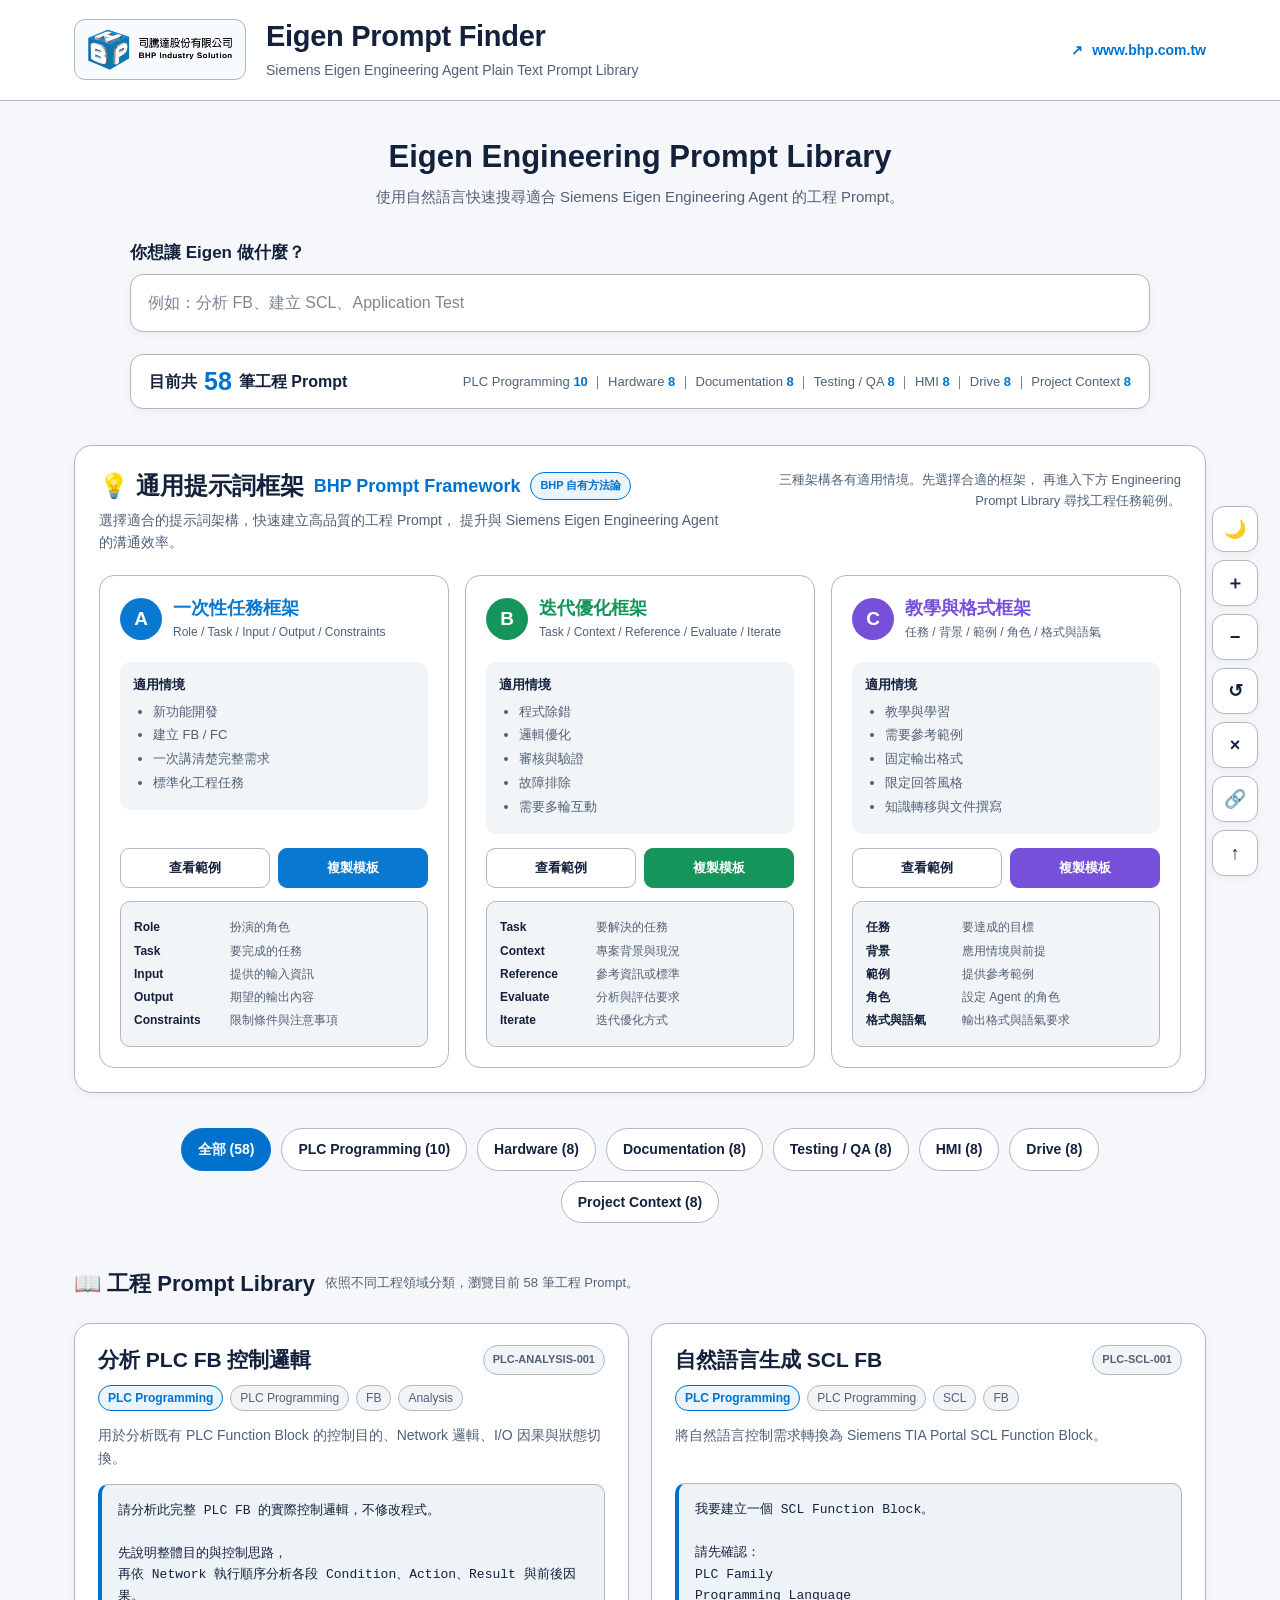
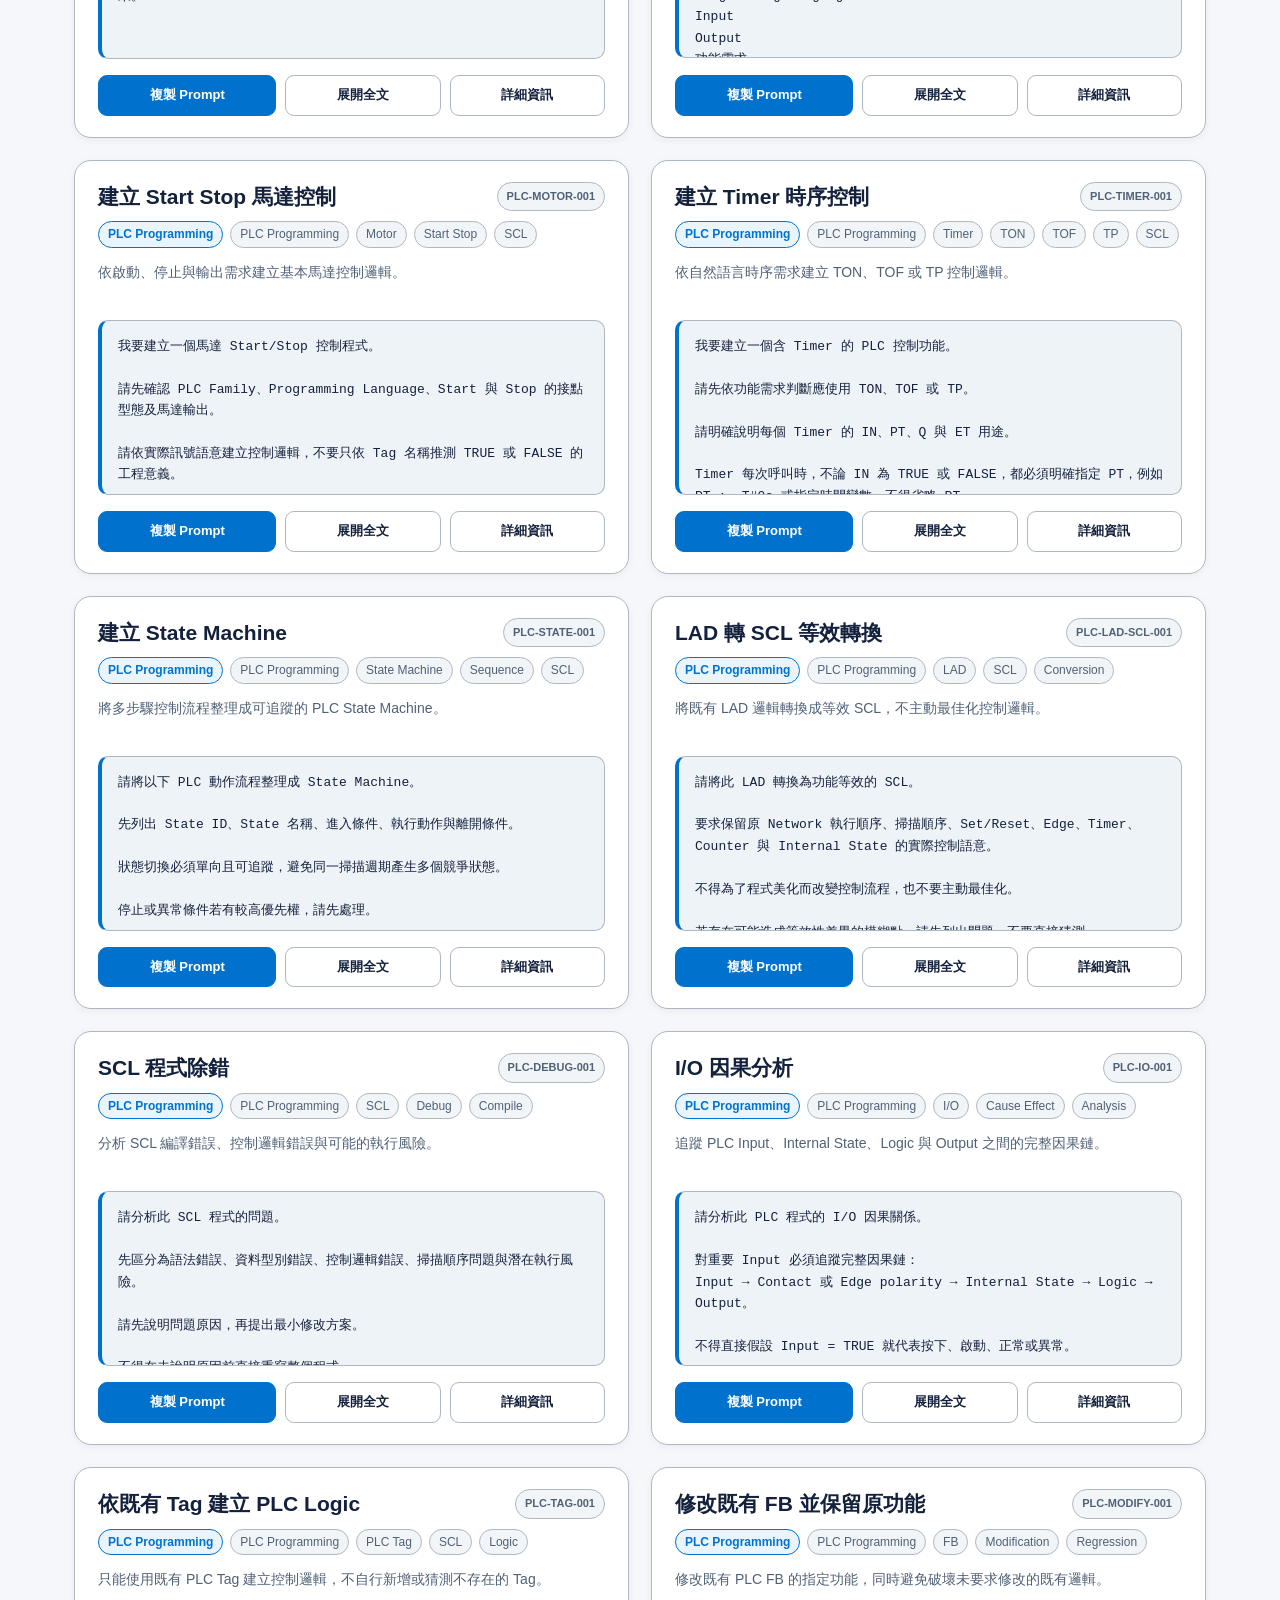
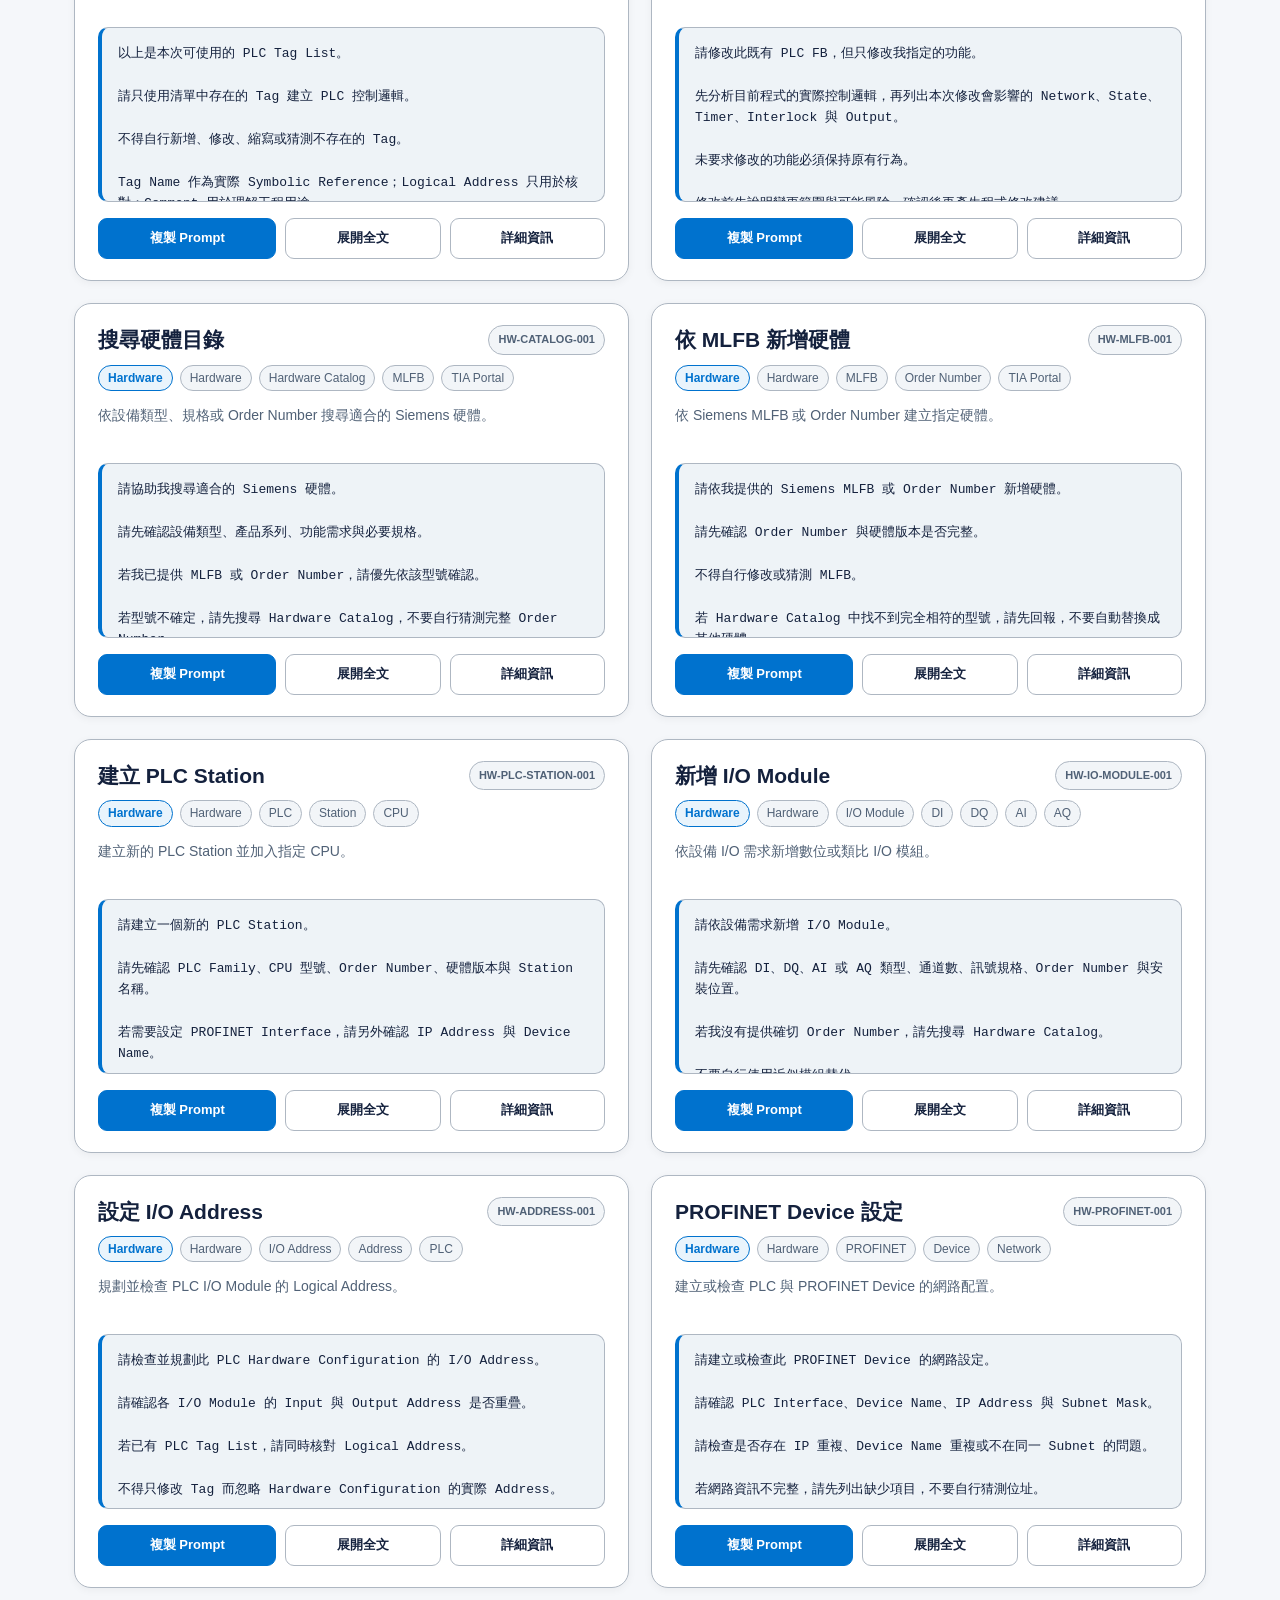
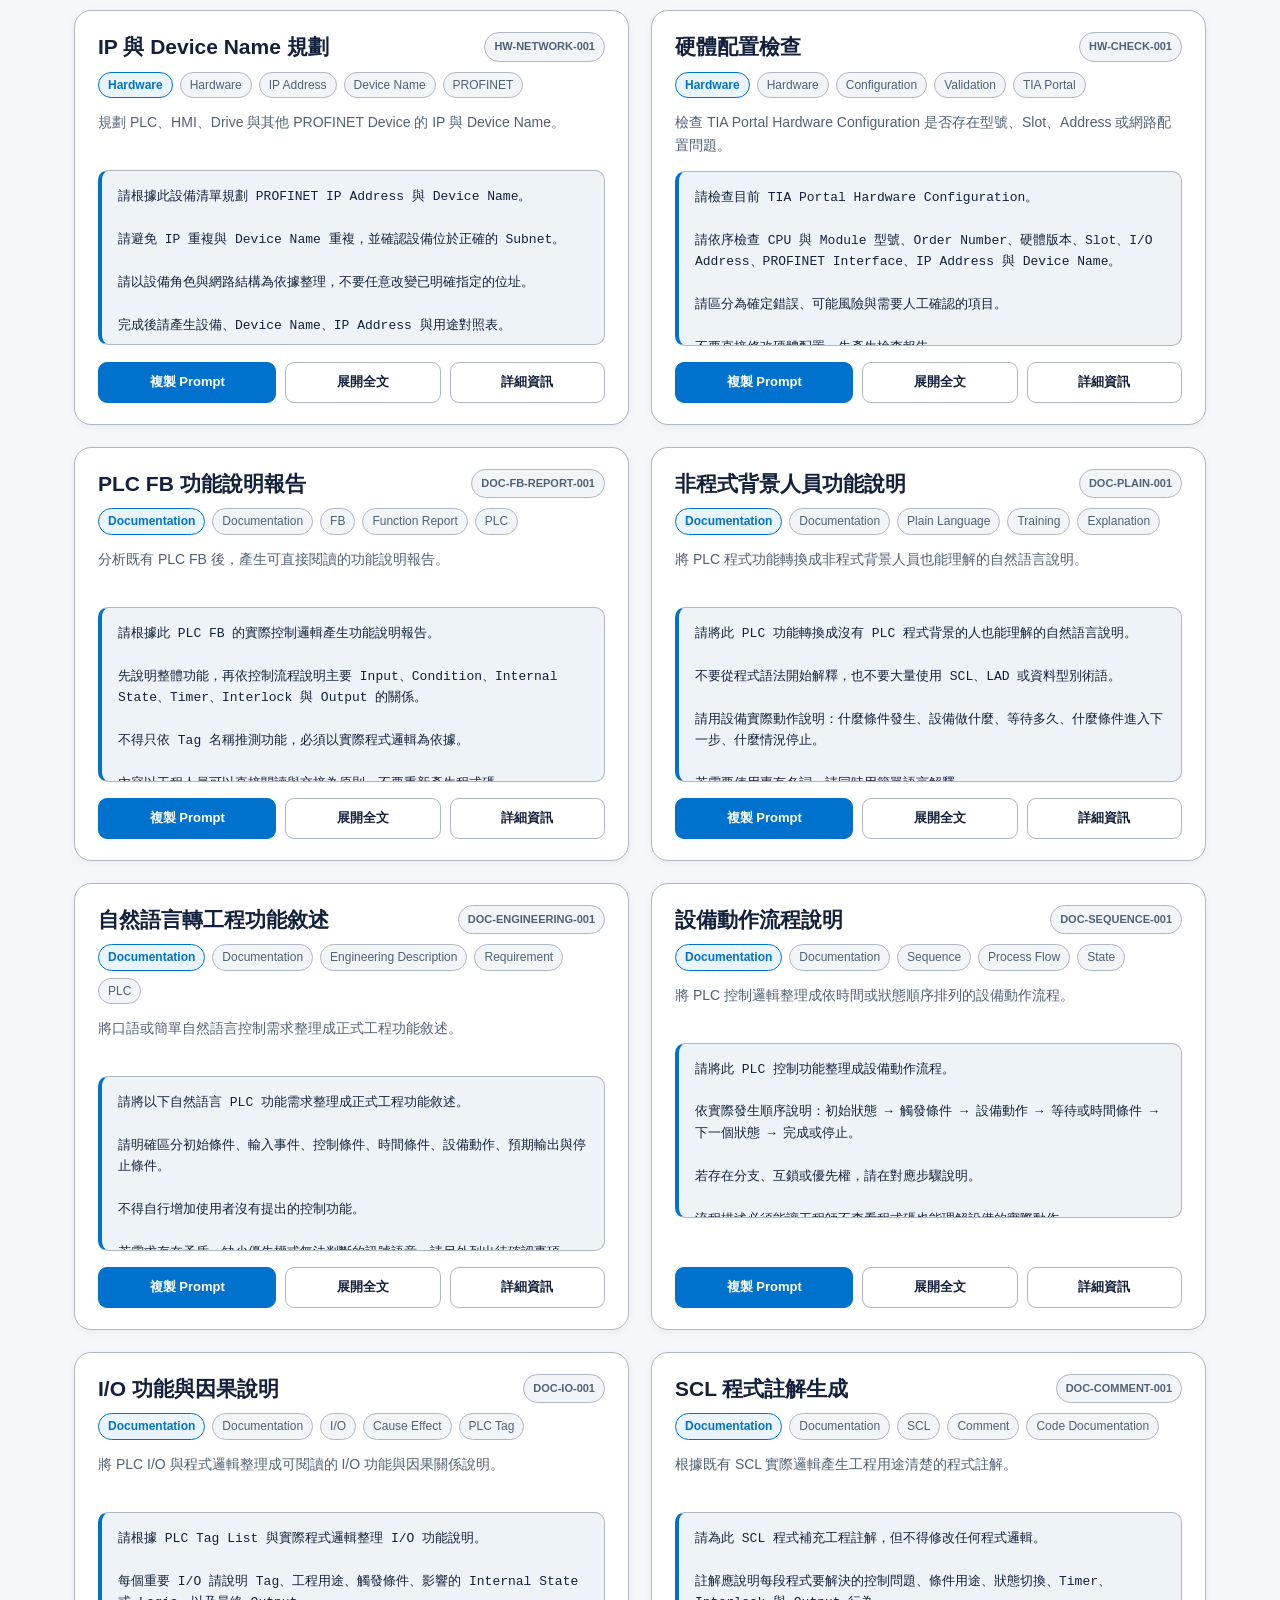
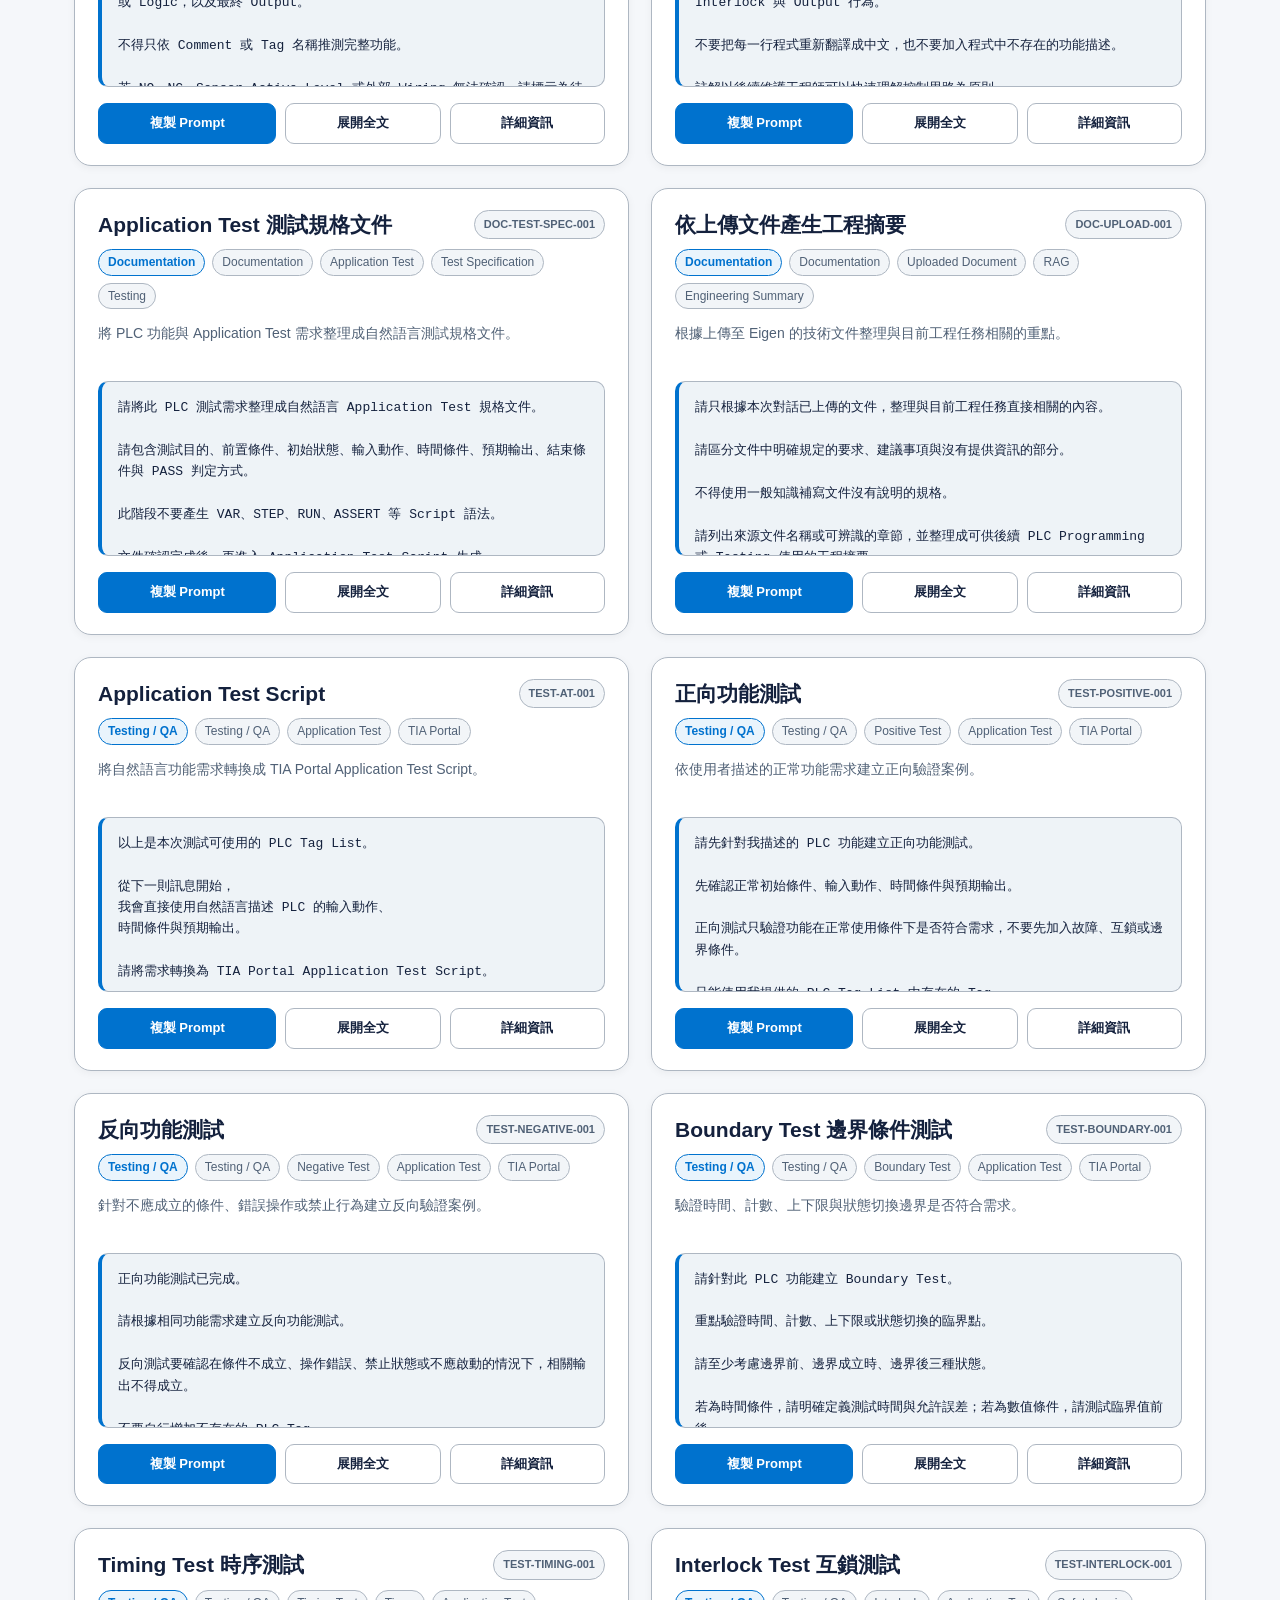
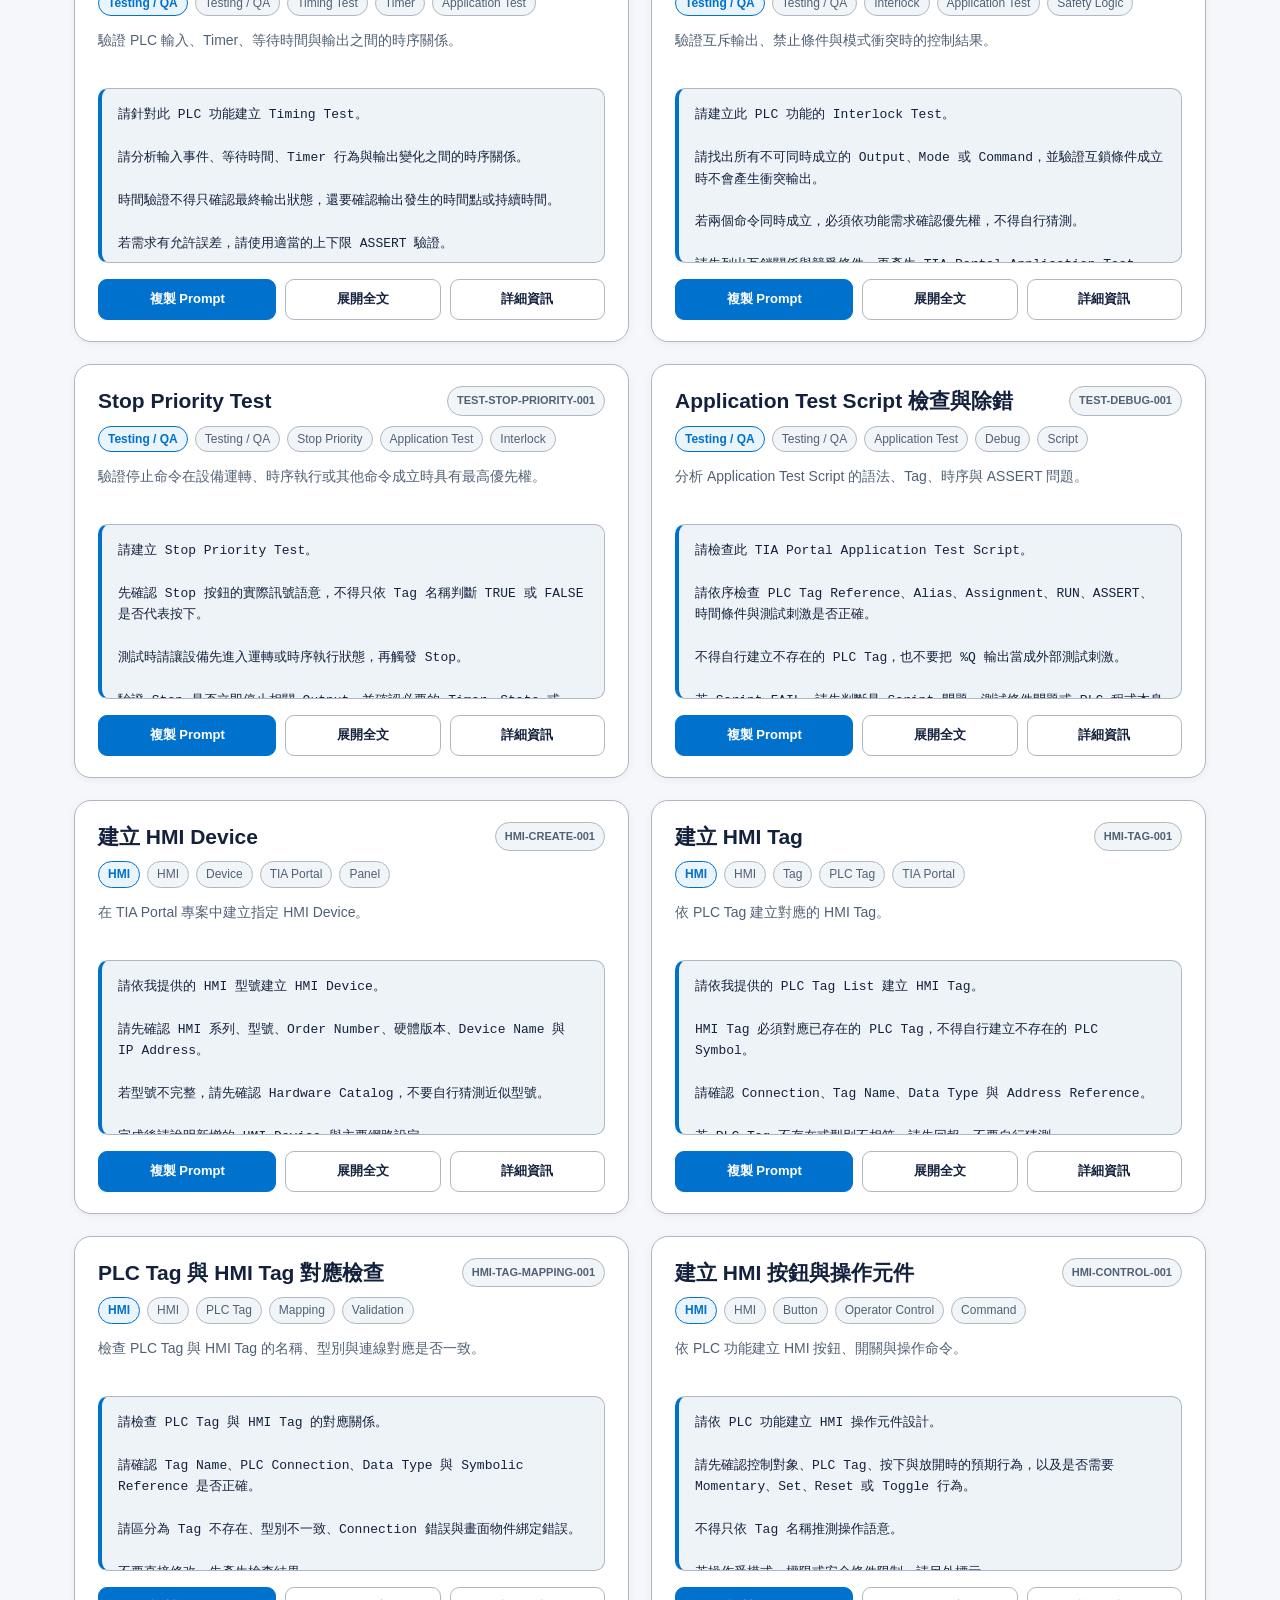
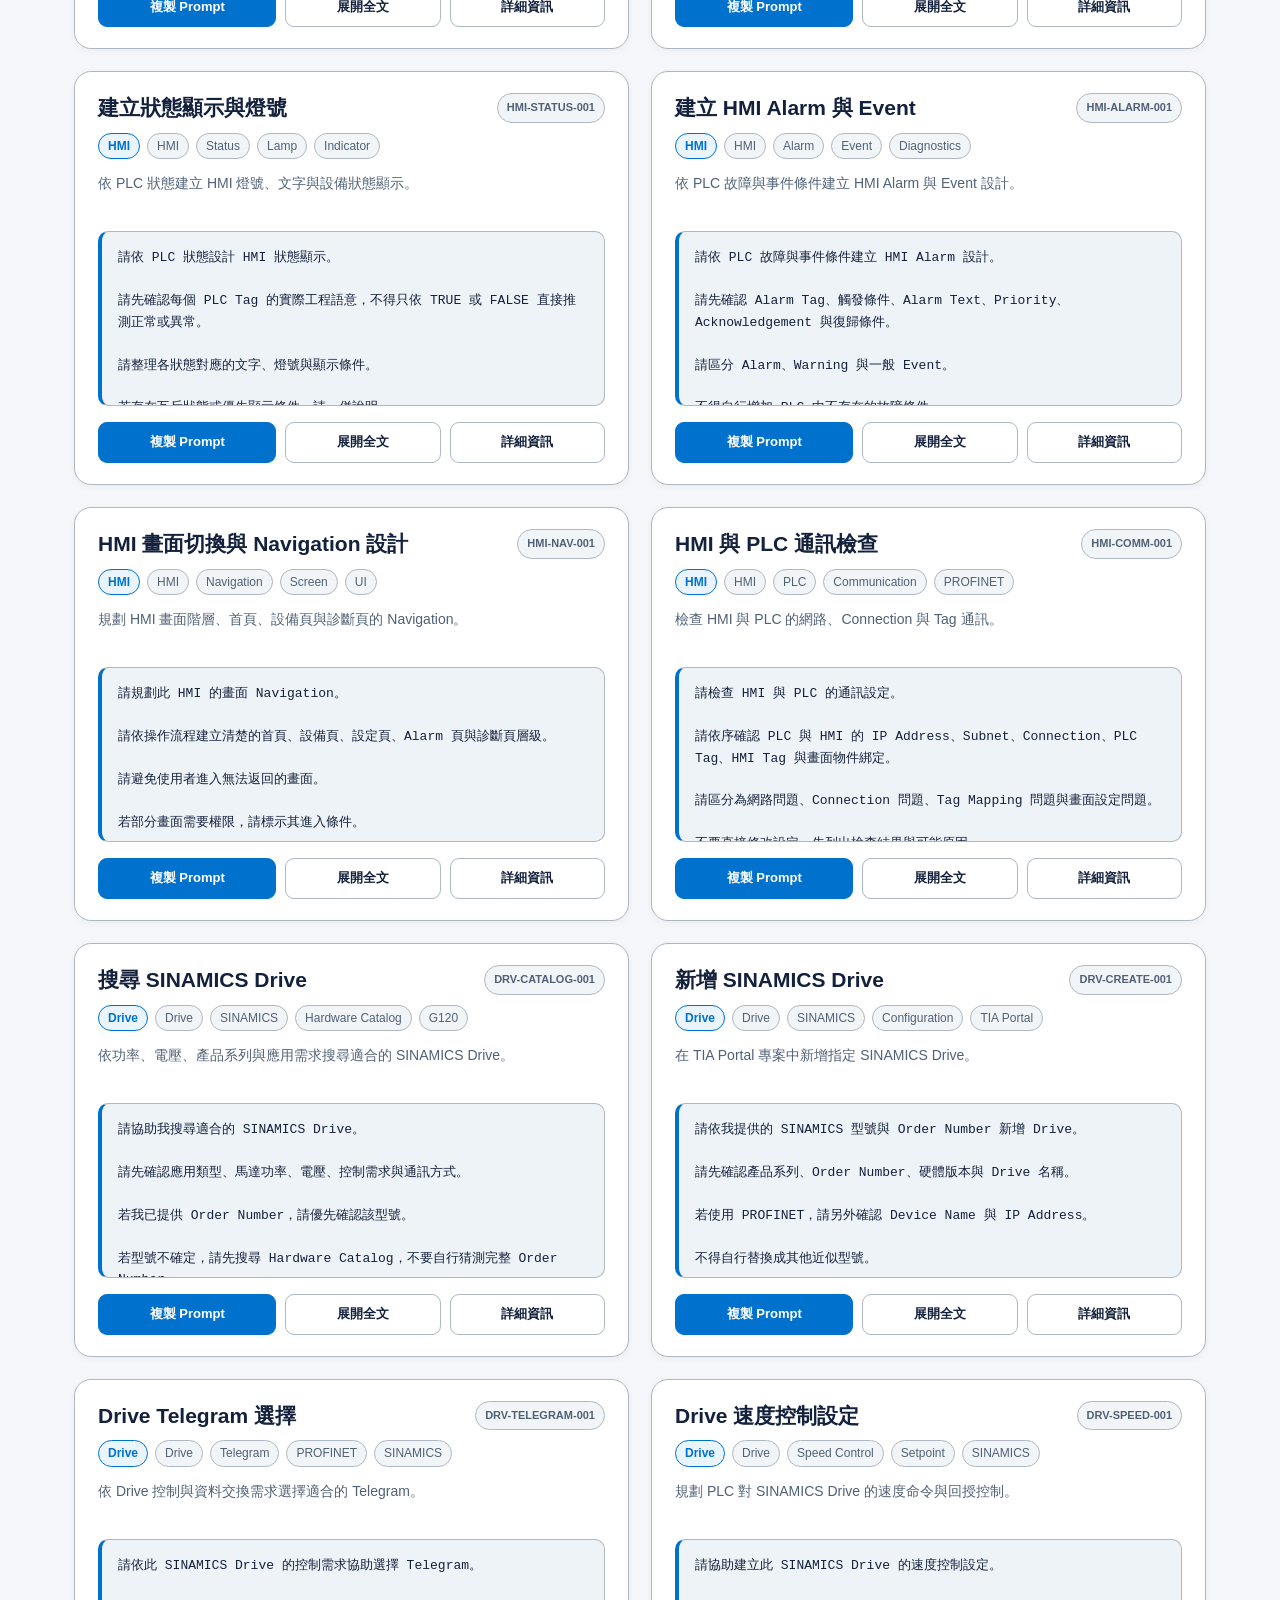
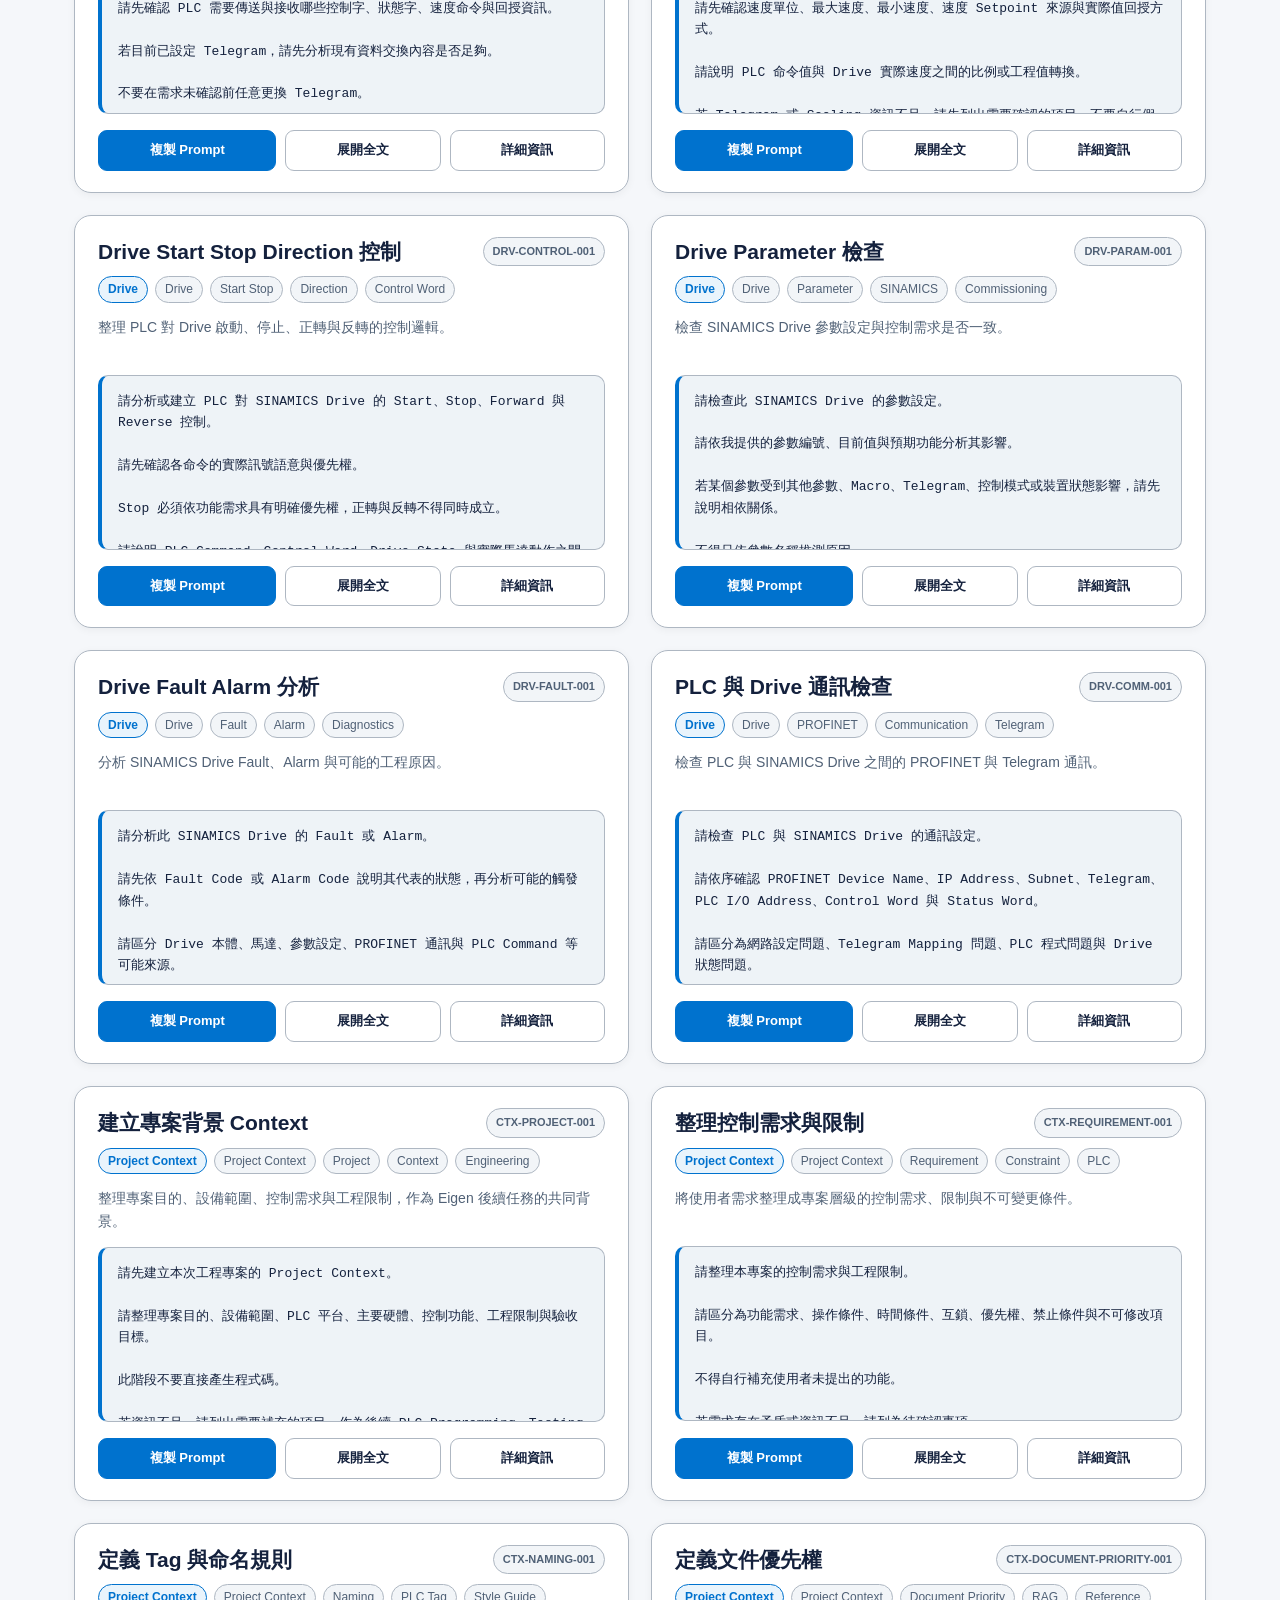
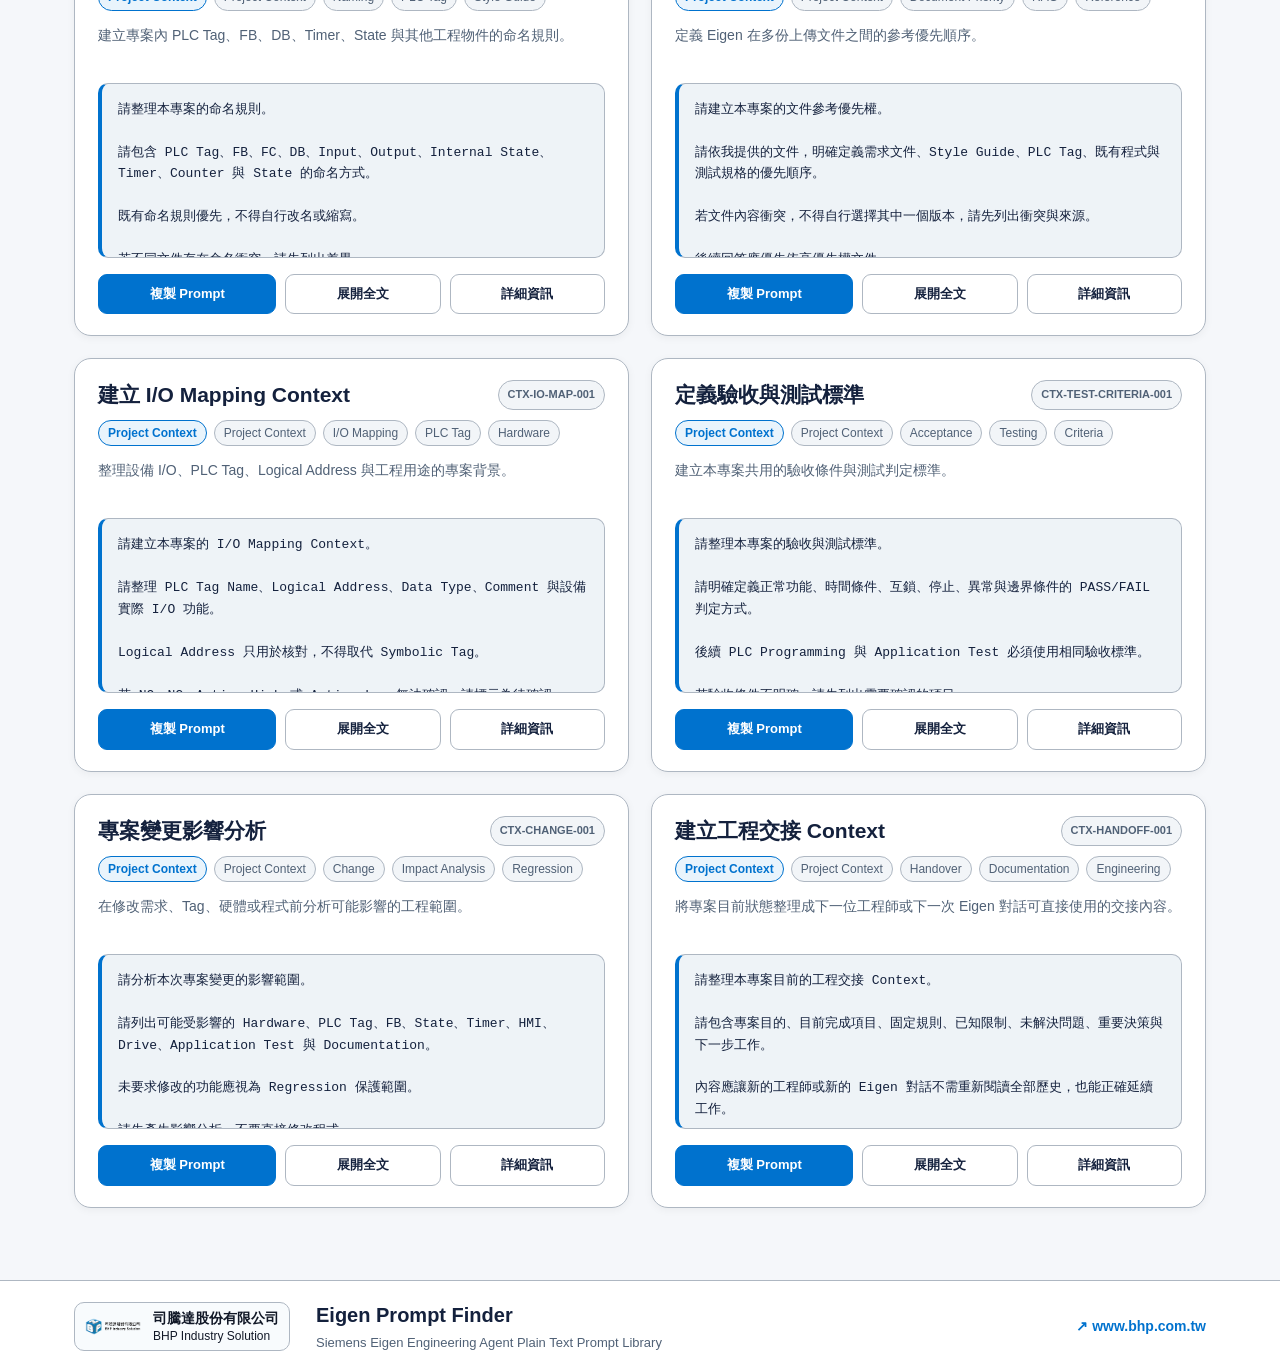
==== commit 4d56b318: "Improve library heading spacing" ====
--- a/index.html
+++ b/index.html
@@ -1954,7 +1954,32 @@
     gap: 1px;
   }
 }
-    
+/* =========================================================
+   UI v3.1.3
+   Engineering Library Heading Spacing
+   ========================================================= */
+
+.library-heading {
+  max-width: 1180px;
+  margin: 0 auto 22px;
+
+  padding-top: 12px;
+
+  display: flex;
+  align-items: center;
+
+  gap: 10px;
+}
+
+@media (max-width: 700px) {
+  .library-heading {
+    flex-direction: column;
+    align-items: flex-start;
+
+    gap: 4px;
+    padding-top: 8px;
+  }
+}    
   </style>
 </head>
 
@@ -2615,13 +2640,7 @@
 <!-- Engineering Prompt Library 標題 -->
 
 <div
-  style="
-    max-width:1180px;
-    margin:0 auto 18px;
-    display:flex;
-    align-items:center;
-    gap:10px;
-  "
+class="library-heading"
 >
   <h2 style="margin:0;font-size:22px;">
     📖 工程 Prompt Library
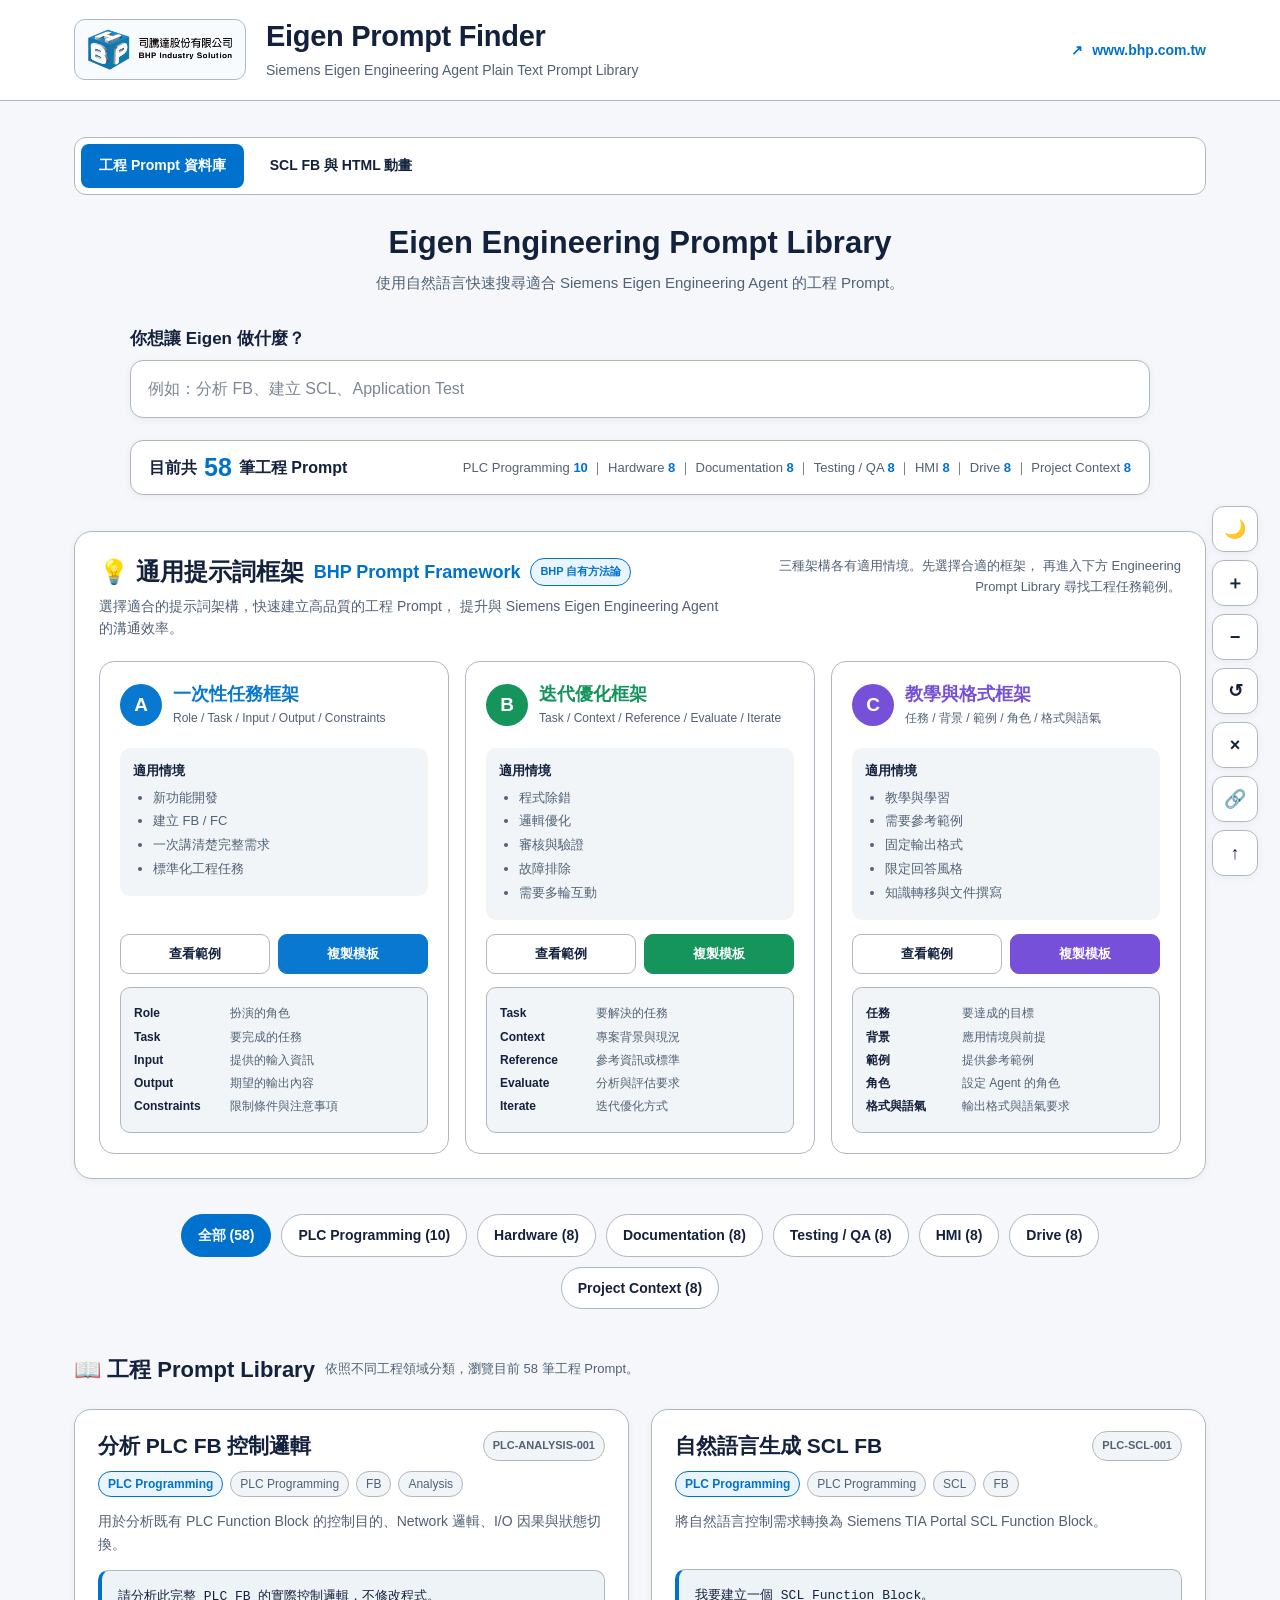
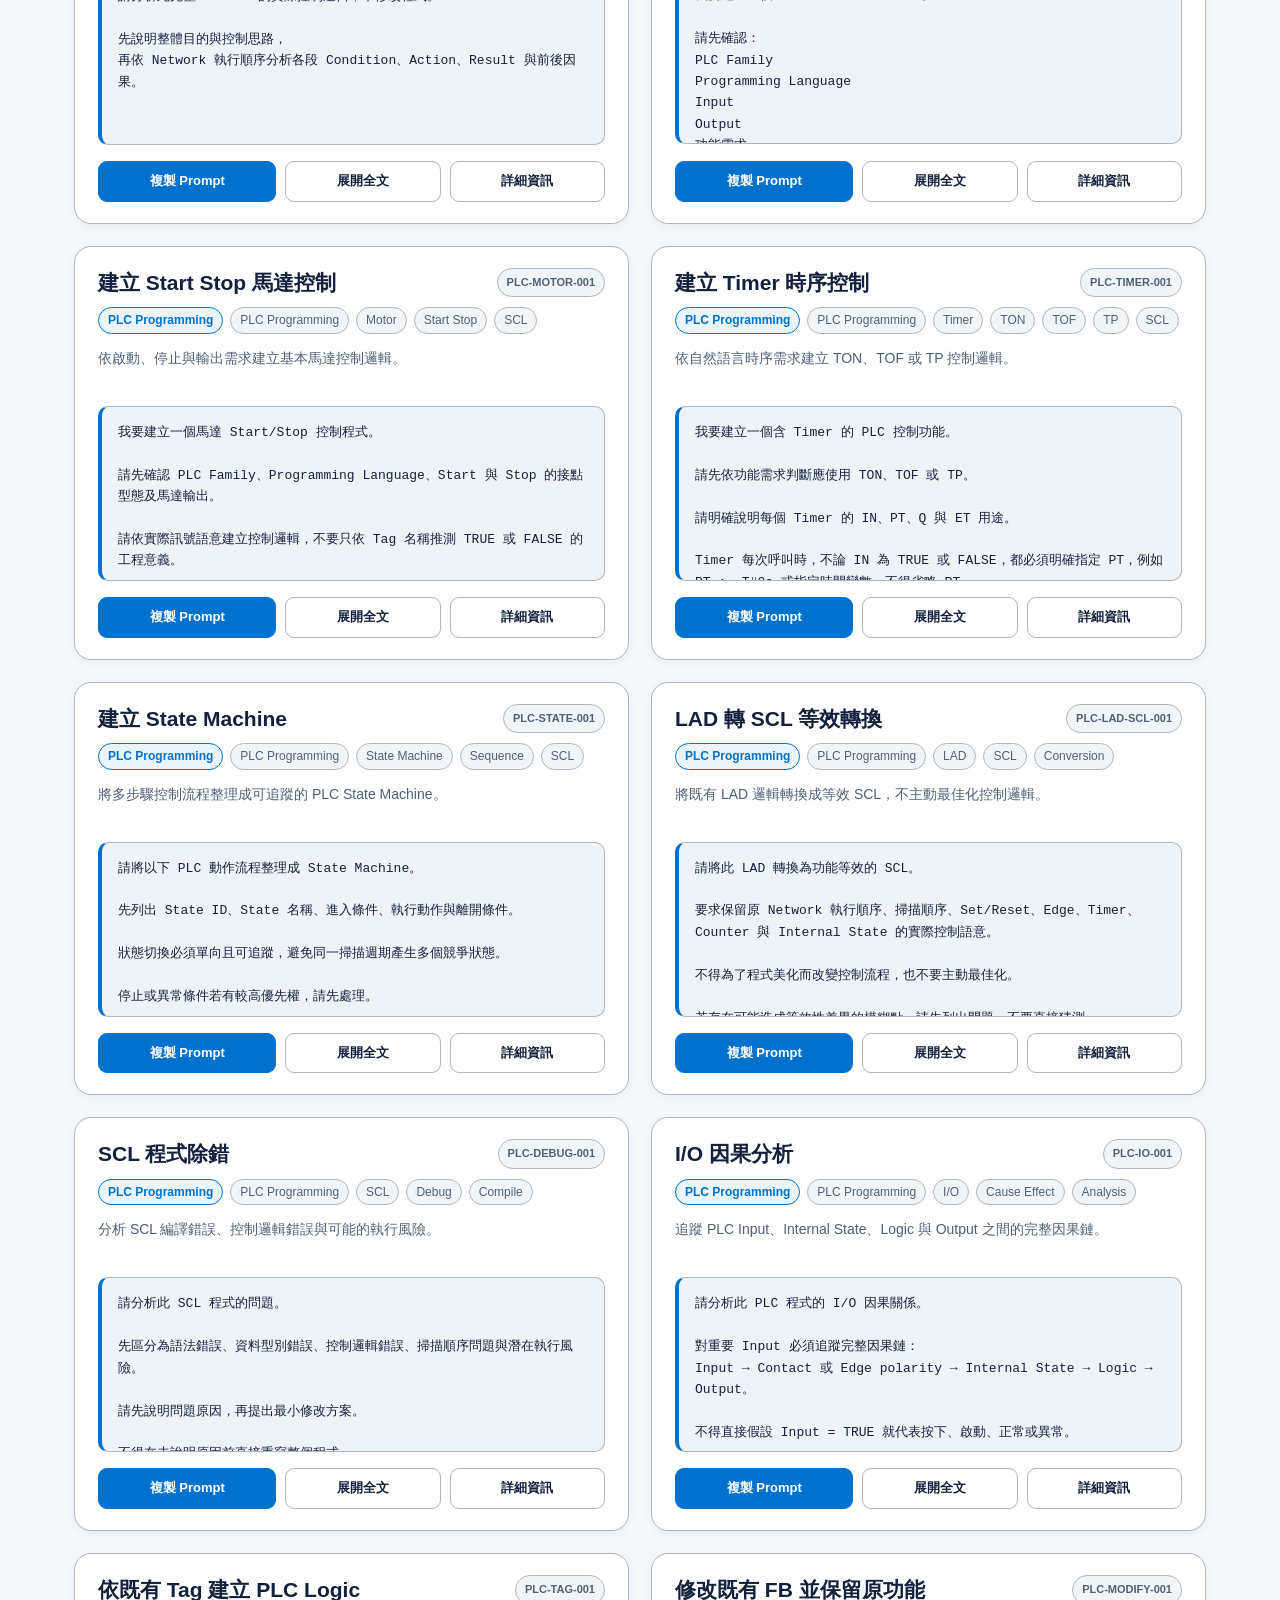
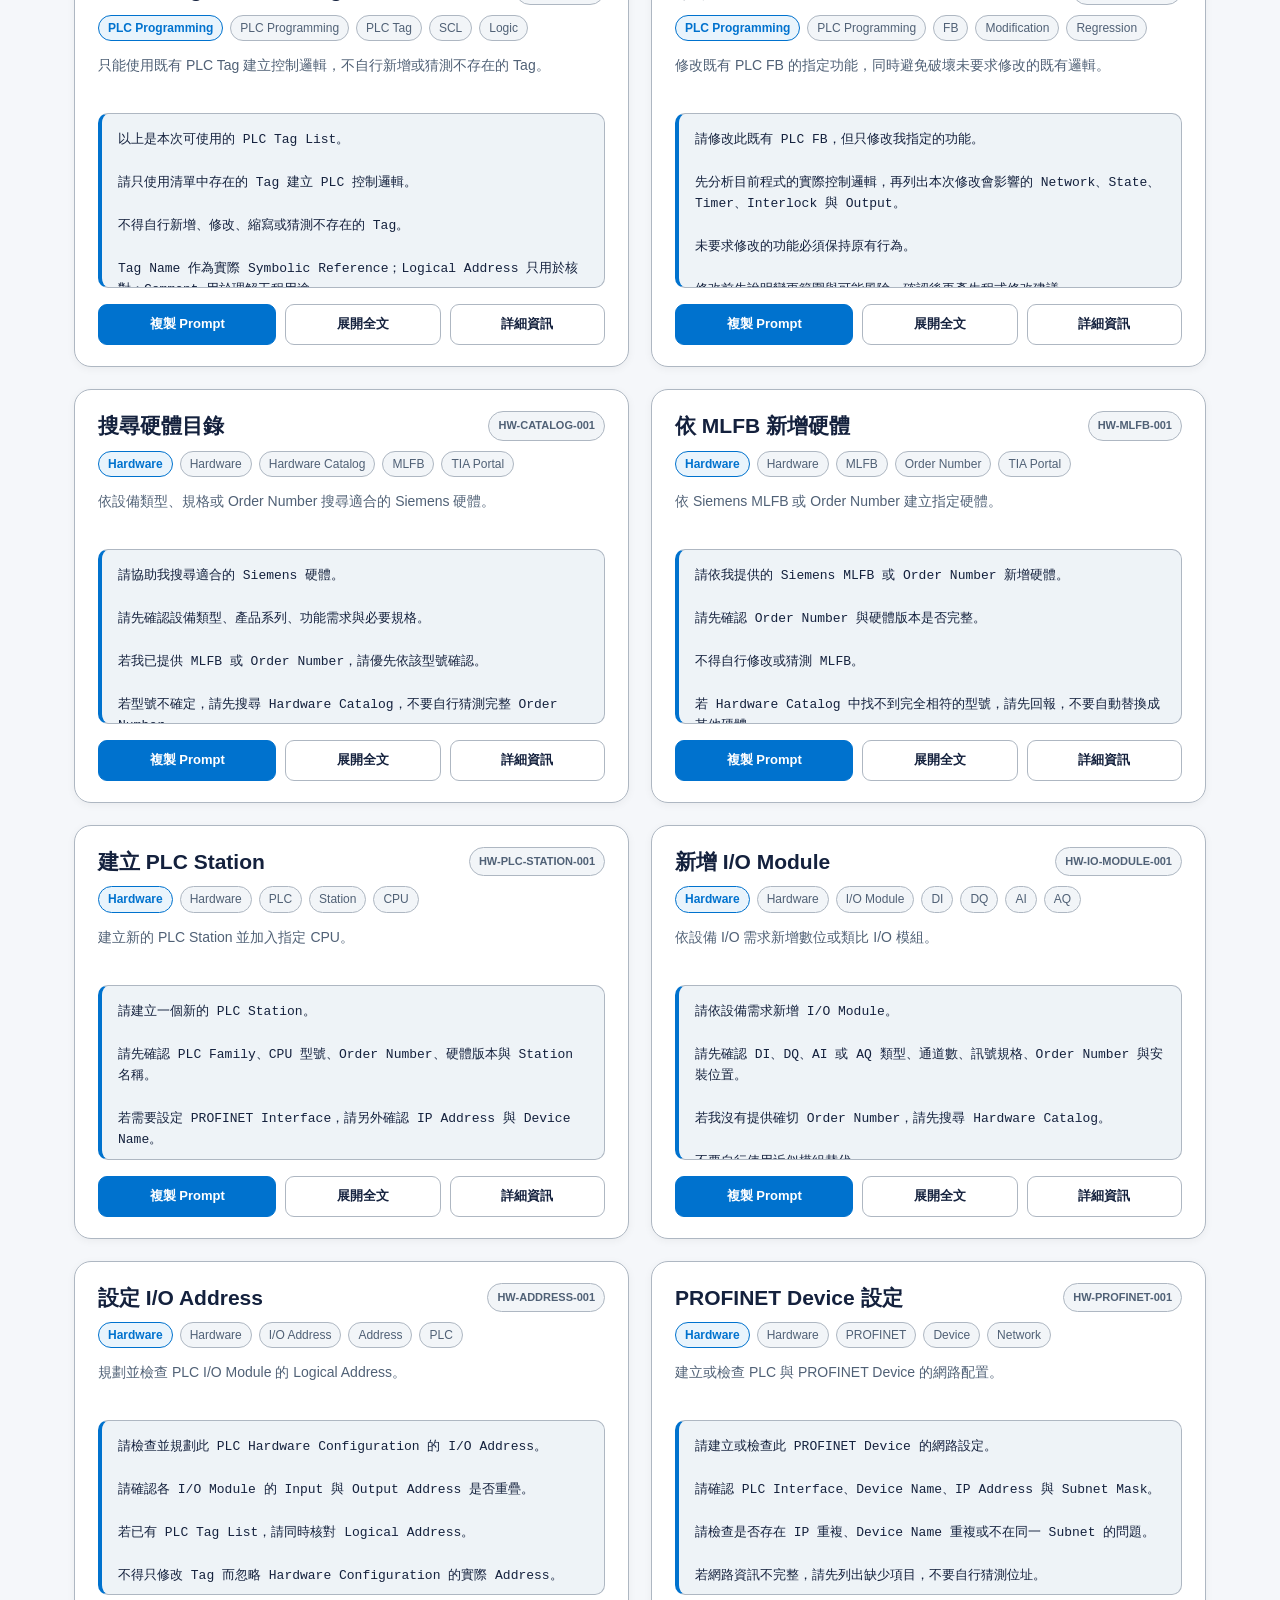
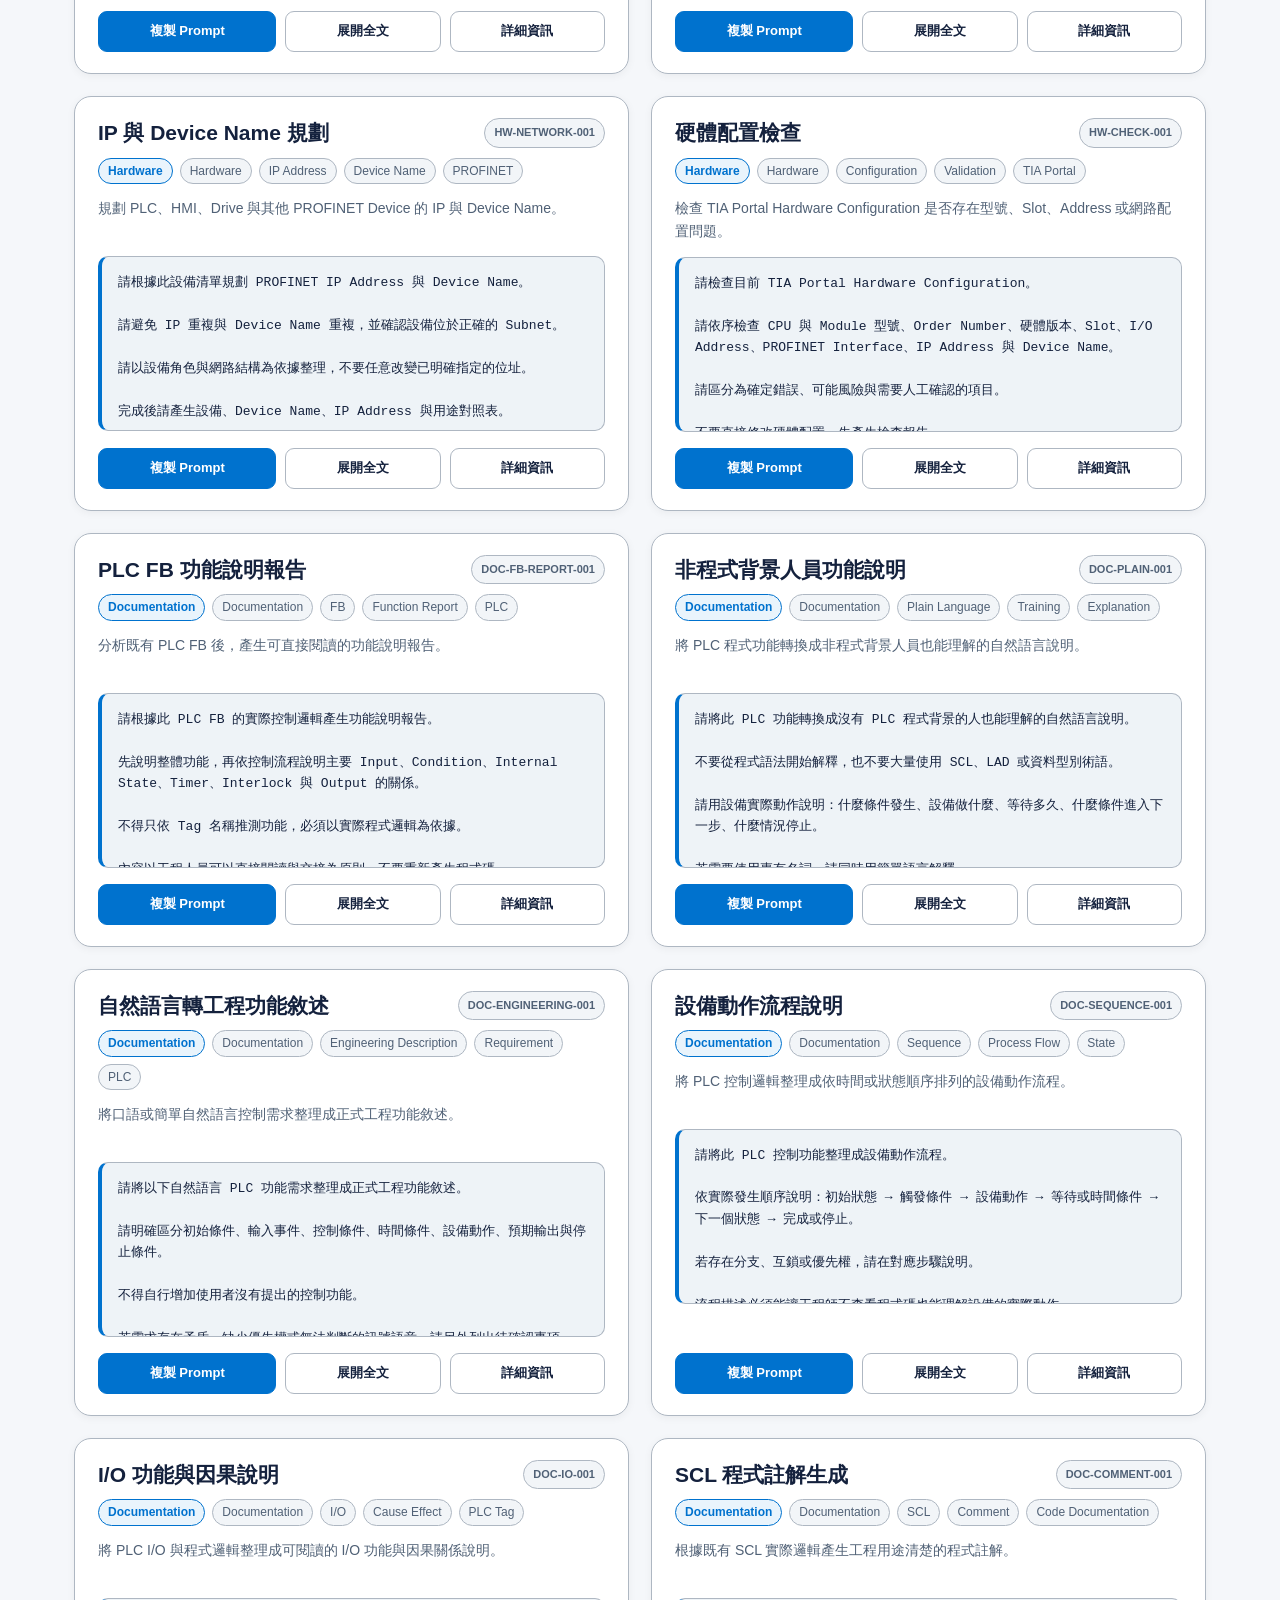
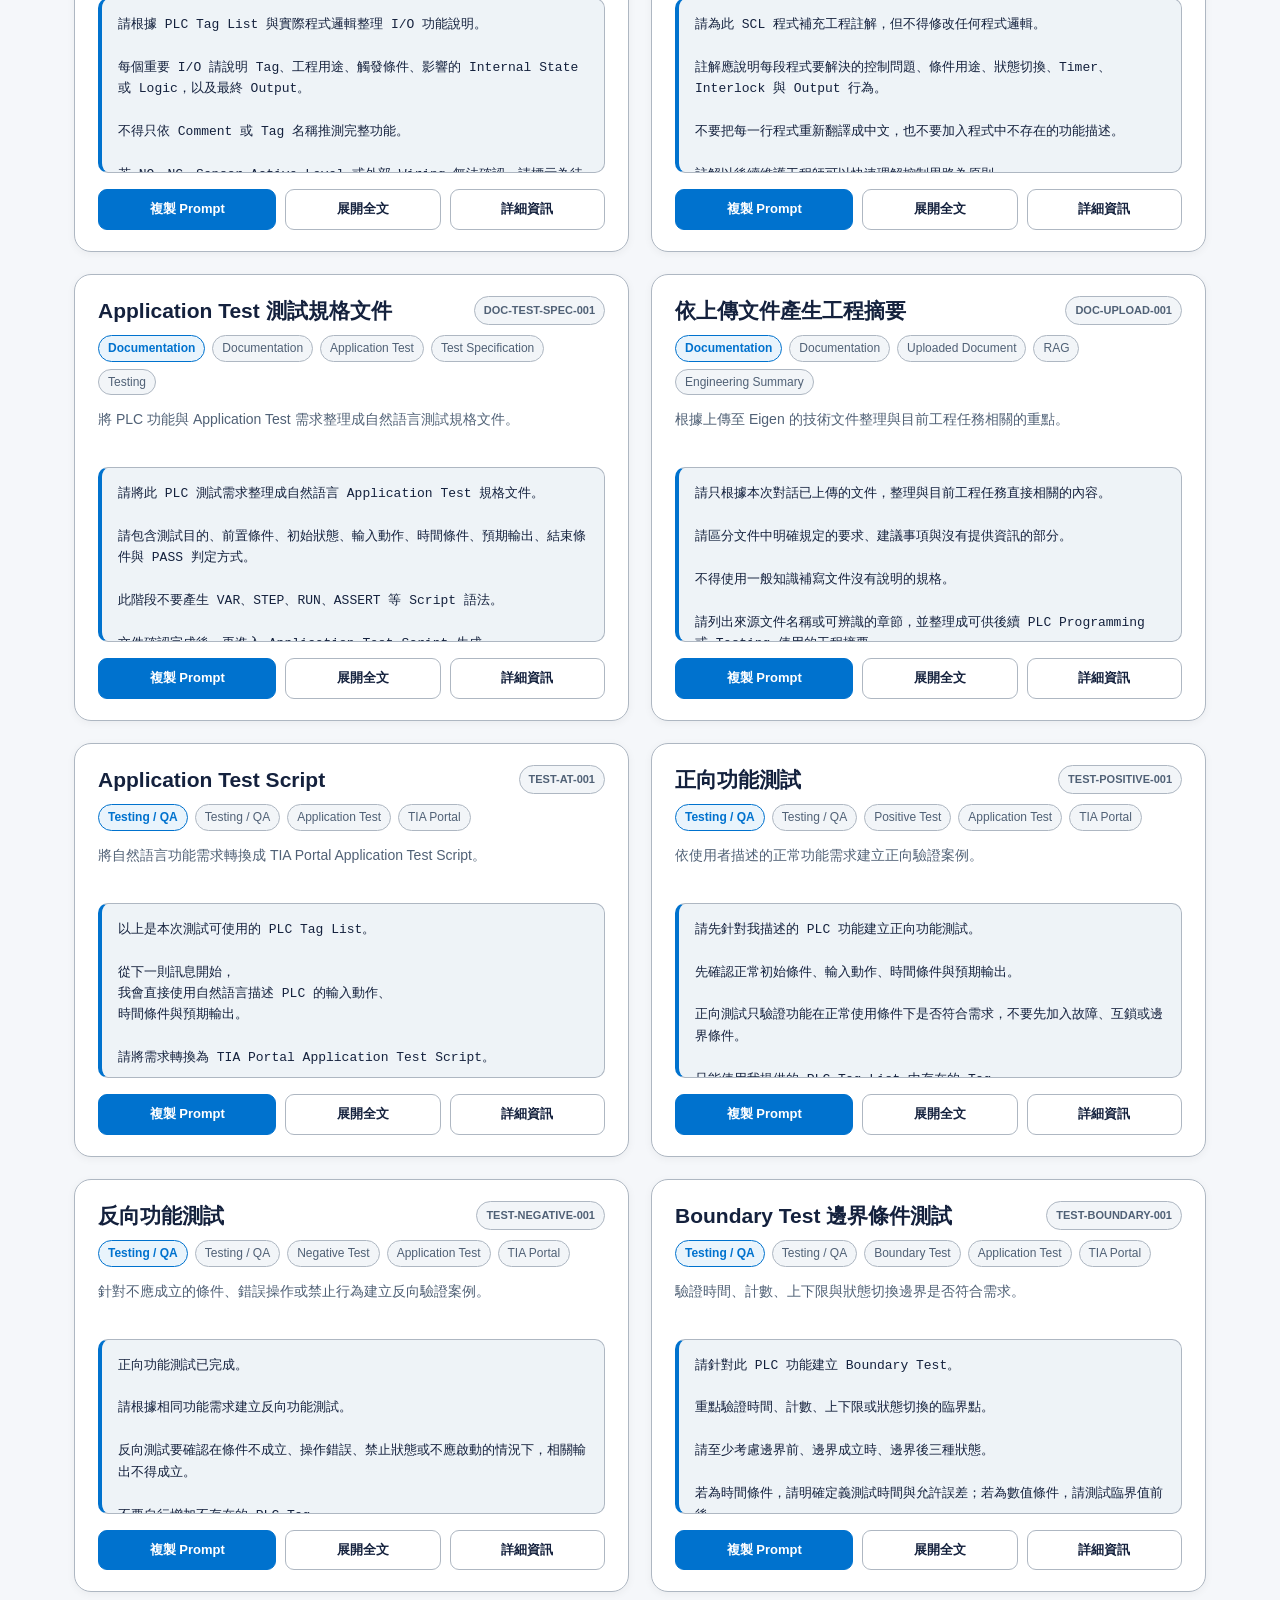
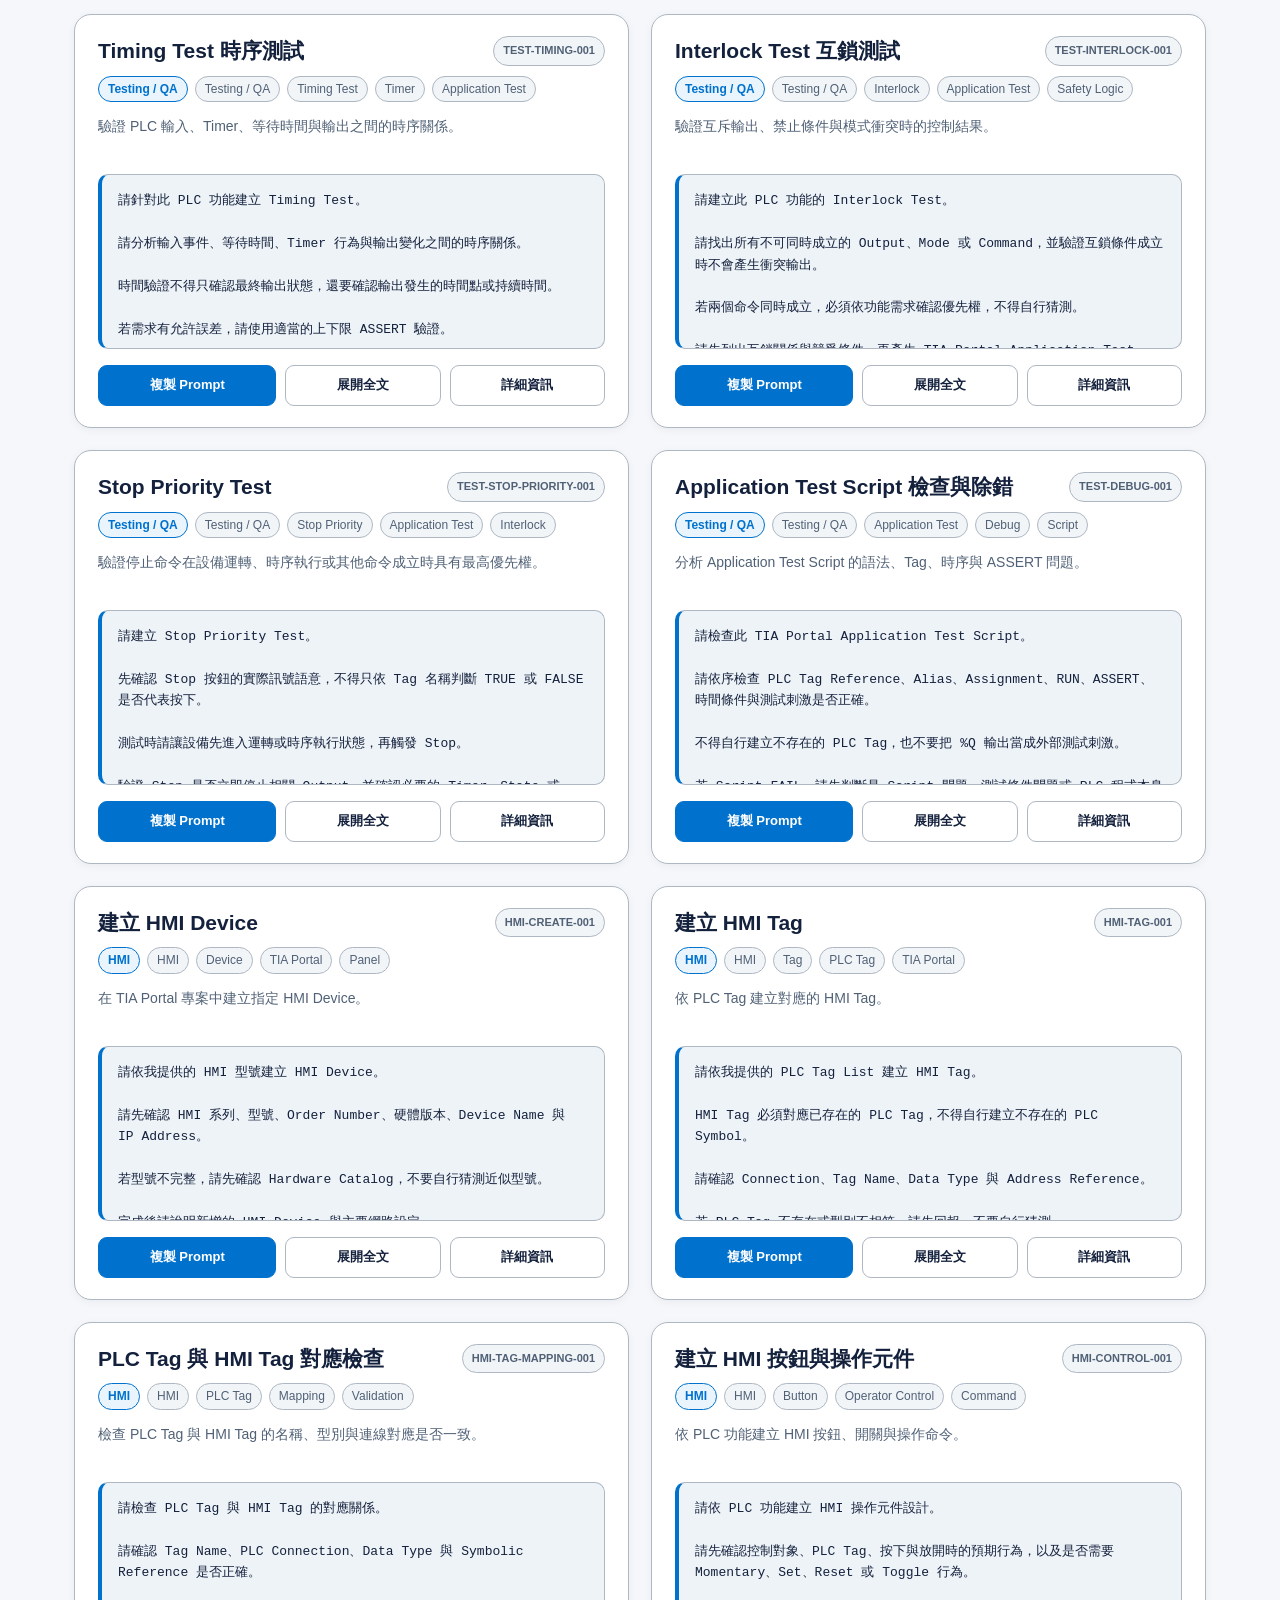
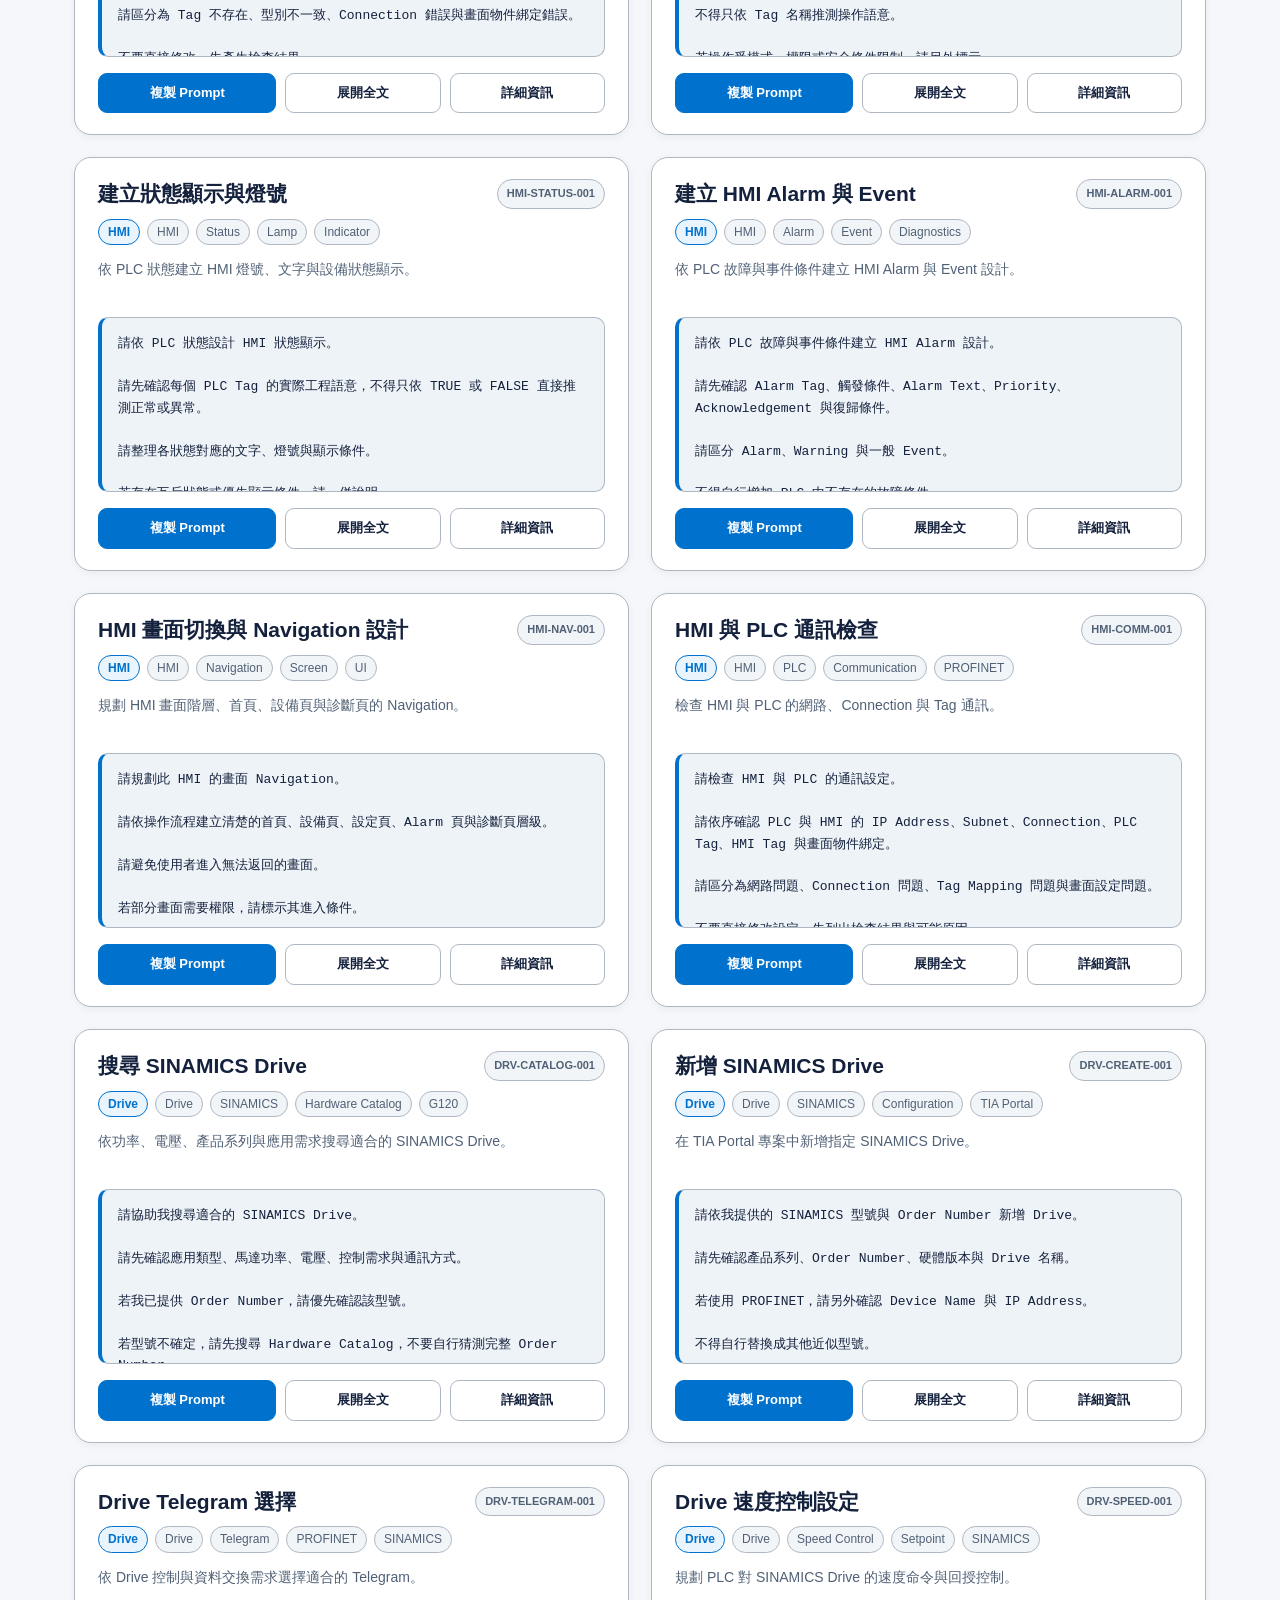
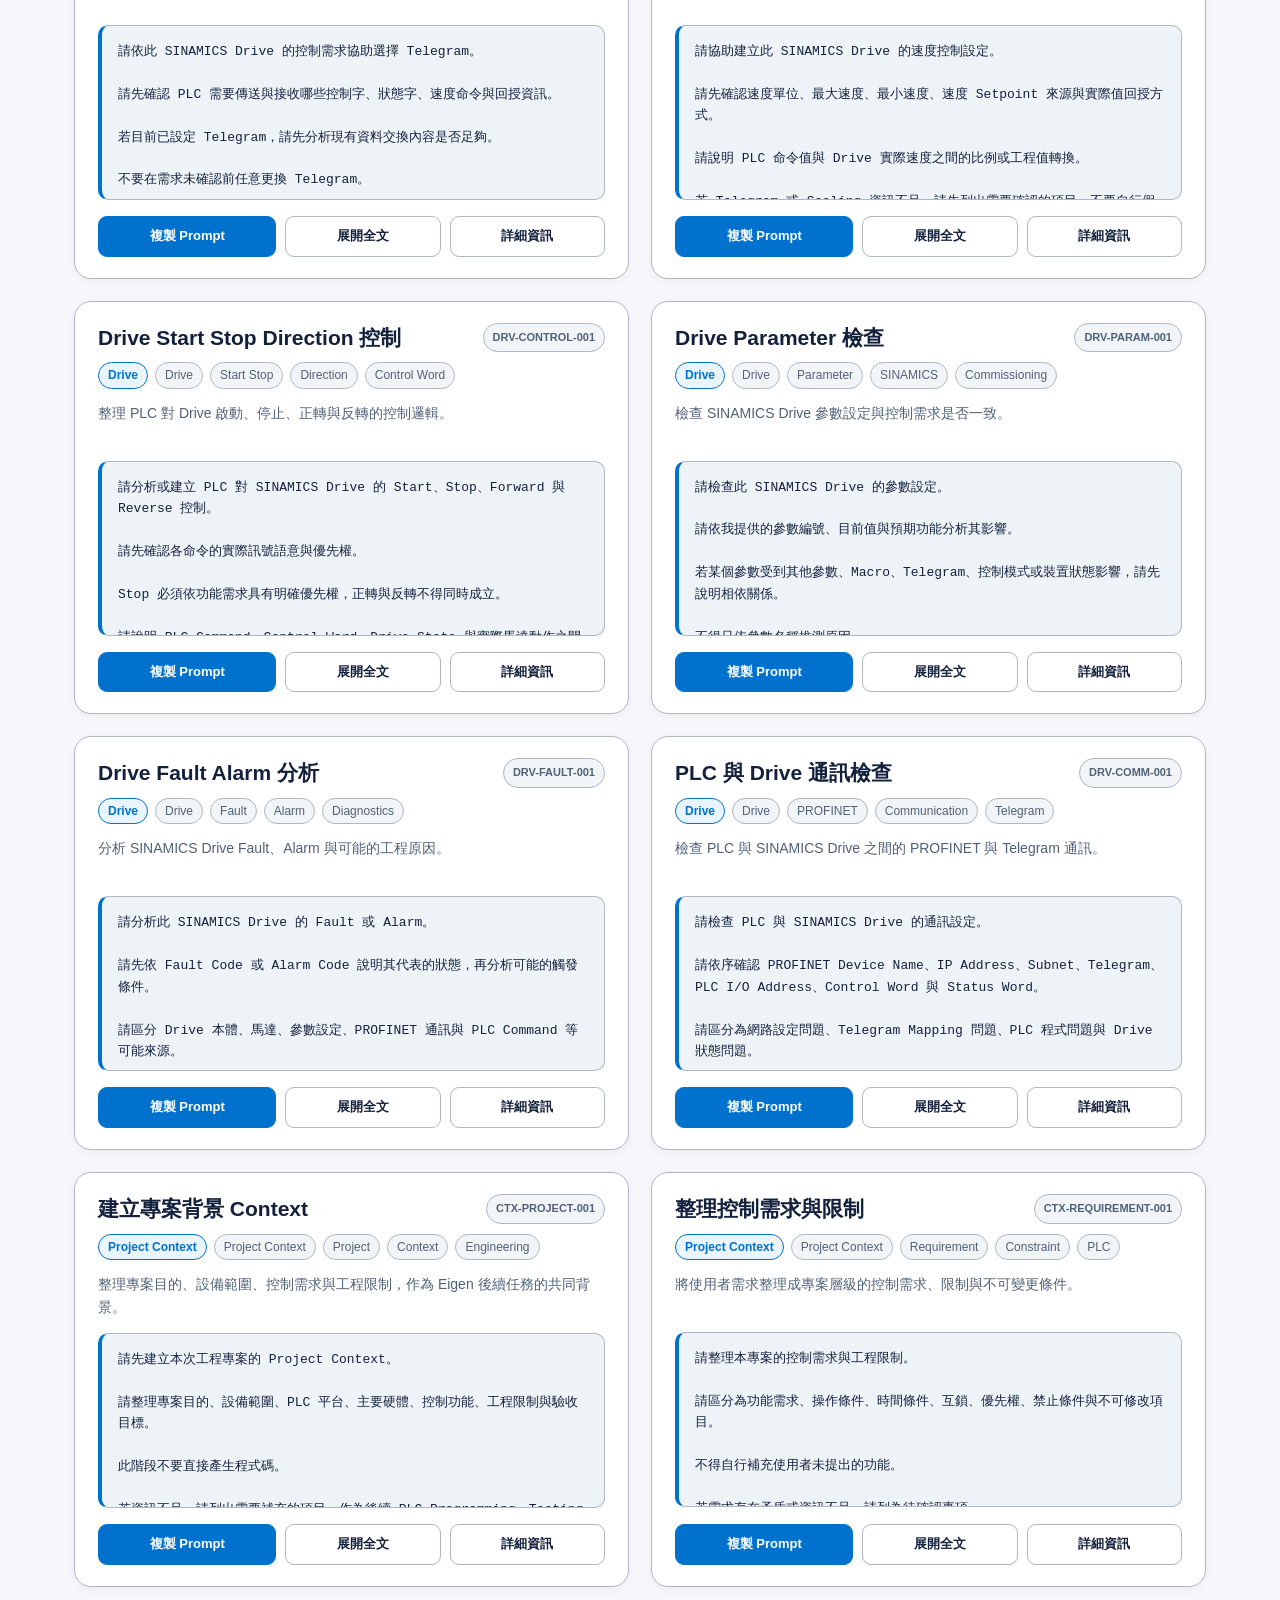
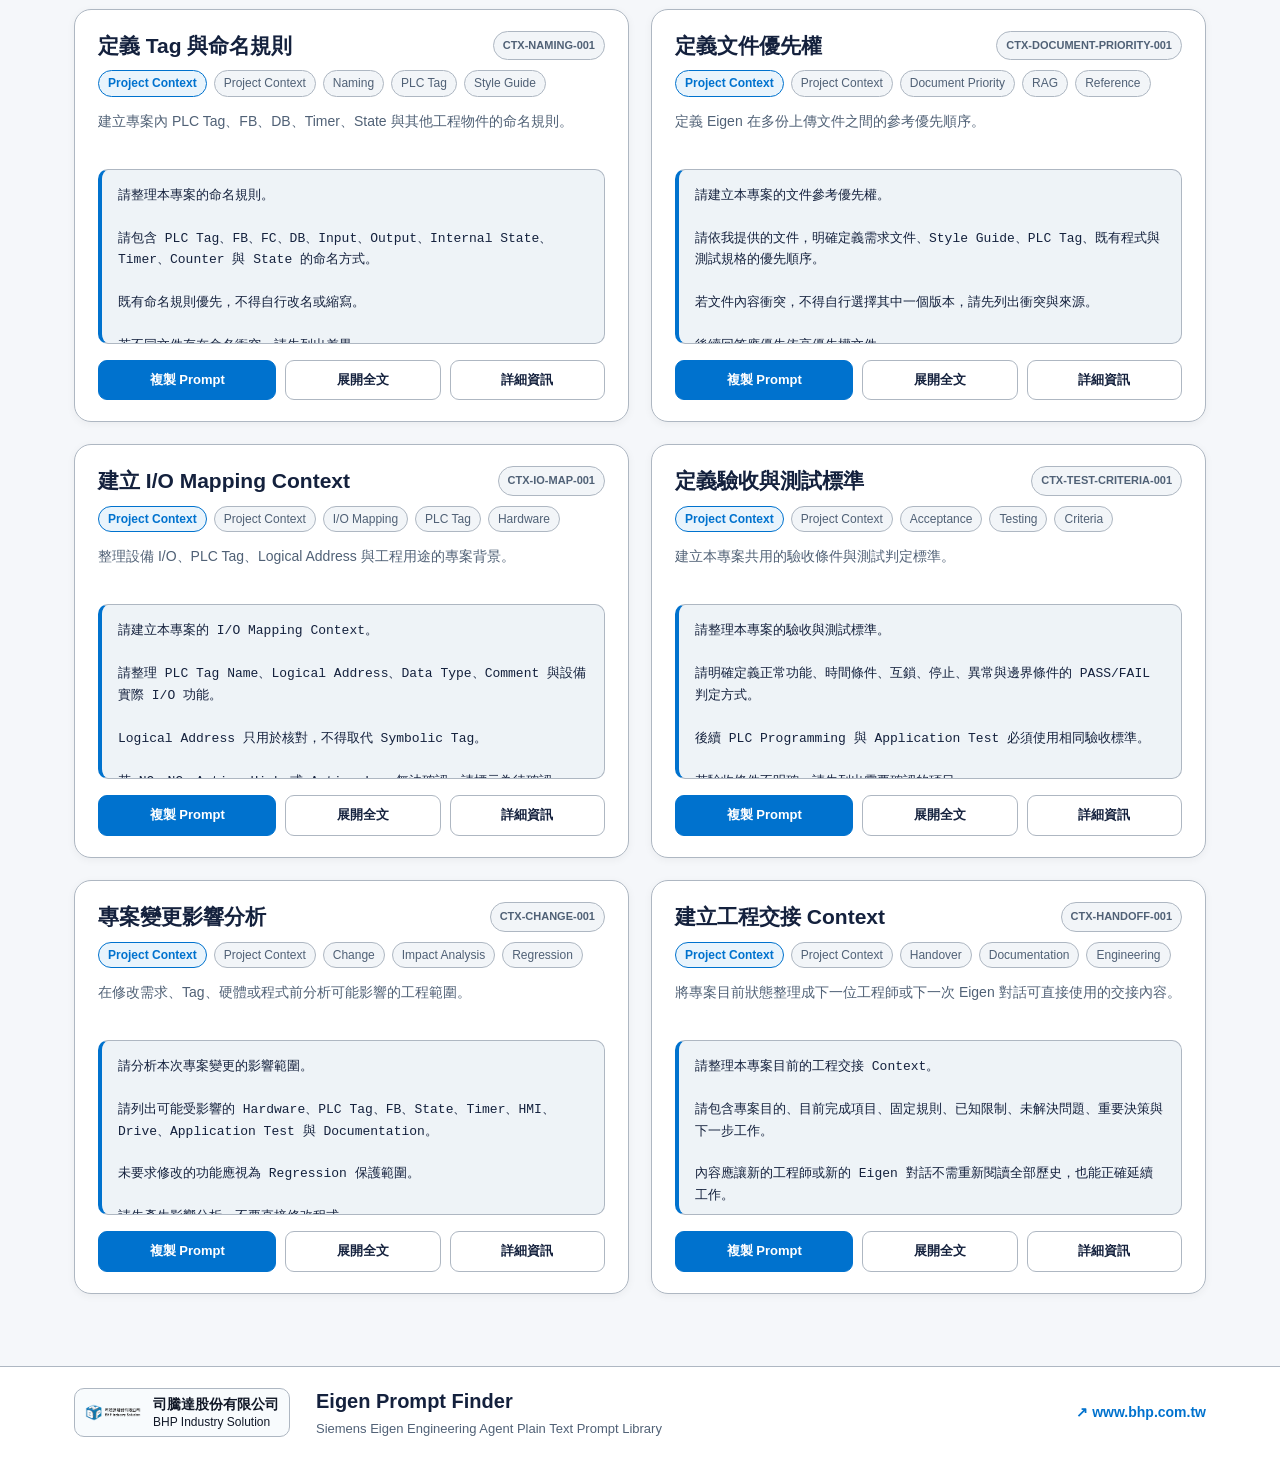
==== commit 52483a8a: "Add SCL FB and HTML simulation prompt page" ====
--- a/index.html
+++ b/index.html
@@ -9,6 +9,7 @@
   >
 
   <title>Eigen Prompt Finder</title>
+  <link rel="stylesheet" href="page-navigation.css">
 
   <meta
     name="description"
@@ -2054,6 +2055,12 @@
 
   <main class="page-wrap">
 
+    <nav class="page-navigation" aria-label="網站頁面">
+      <a href="index.html" aria-current="page">工程 Prompt 資料庫</a>
+      <a href="scl-fb-html.html">SCL FB 與 HTML 動畫</a>
+    </nav>
+
+
     <section class="hero">
 
       <h2 class="hero-title">
--- a/page-navigation.css
+++ b/page-navigation.css
@@ -0,0 +1,28 @@
+.page-navigation {
+  display: flex;
+  flex-wrap: wrap;
+  gap: 8px;
+  margin: 0 0 28px;
+  padding: 6px;
+  background: var(--surface, #fff);
+  border: 1px solid var(--border, #aeb7c2);
+  border-radius: 12px;
+}
+.page-navigation a {
+  display: inline-flex;
+  align-items: center;
+  justify-content: center;
+  min-height: 44px;
+  padding: 9px 18px;
+  border-radius: 8px;
+  color: var(--text, #14213d);
+  text-decoration: none;
+  font-size: 14px;
+  font-weight: 700;
+}
+.page-navigation a:hover { background: var(--accent-soft, #e9f4fc); }
+.page-navigation a[aria-current="page"] { background: #0072ce; color: #fff; }
+.page-navigation a:focus-visible { outline: 3px solid var(--accent, #0072ce); outline-offset: 2px; }
+@media (max-width: 620px) {
+  .page-navigation a { flex: 1 1 100%; padding: 9px 12px; }
+}
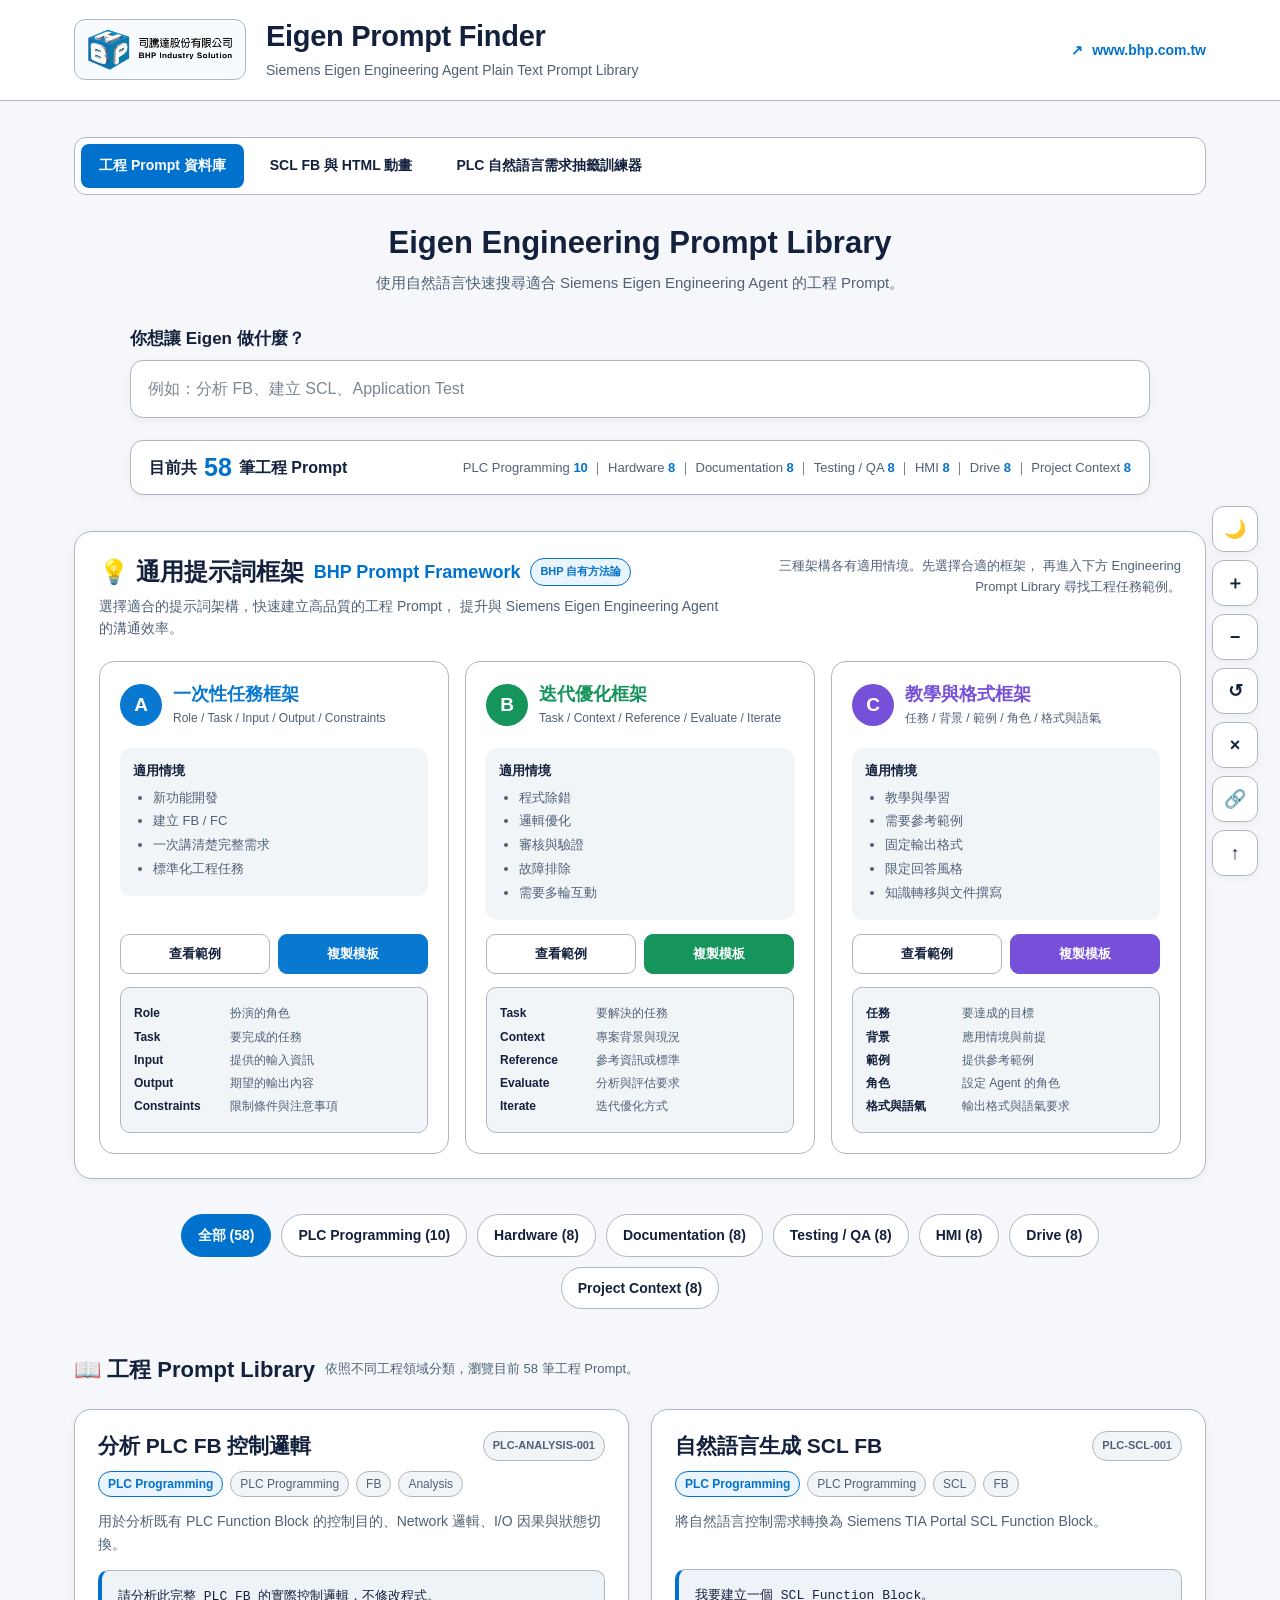
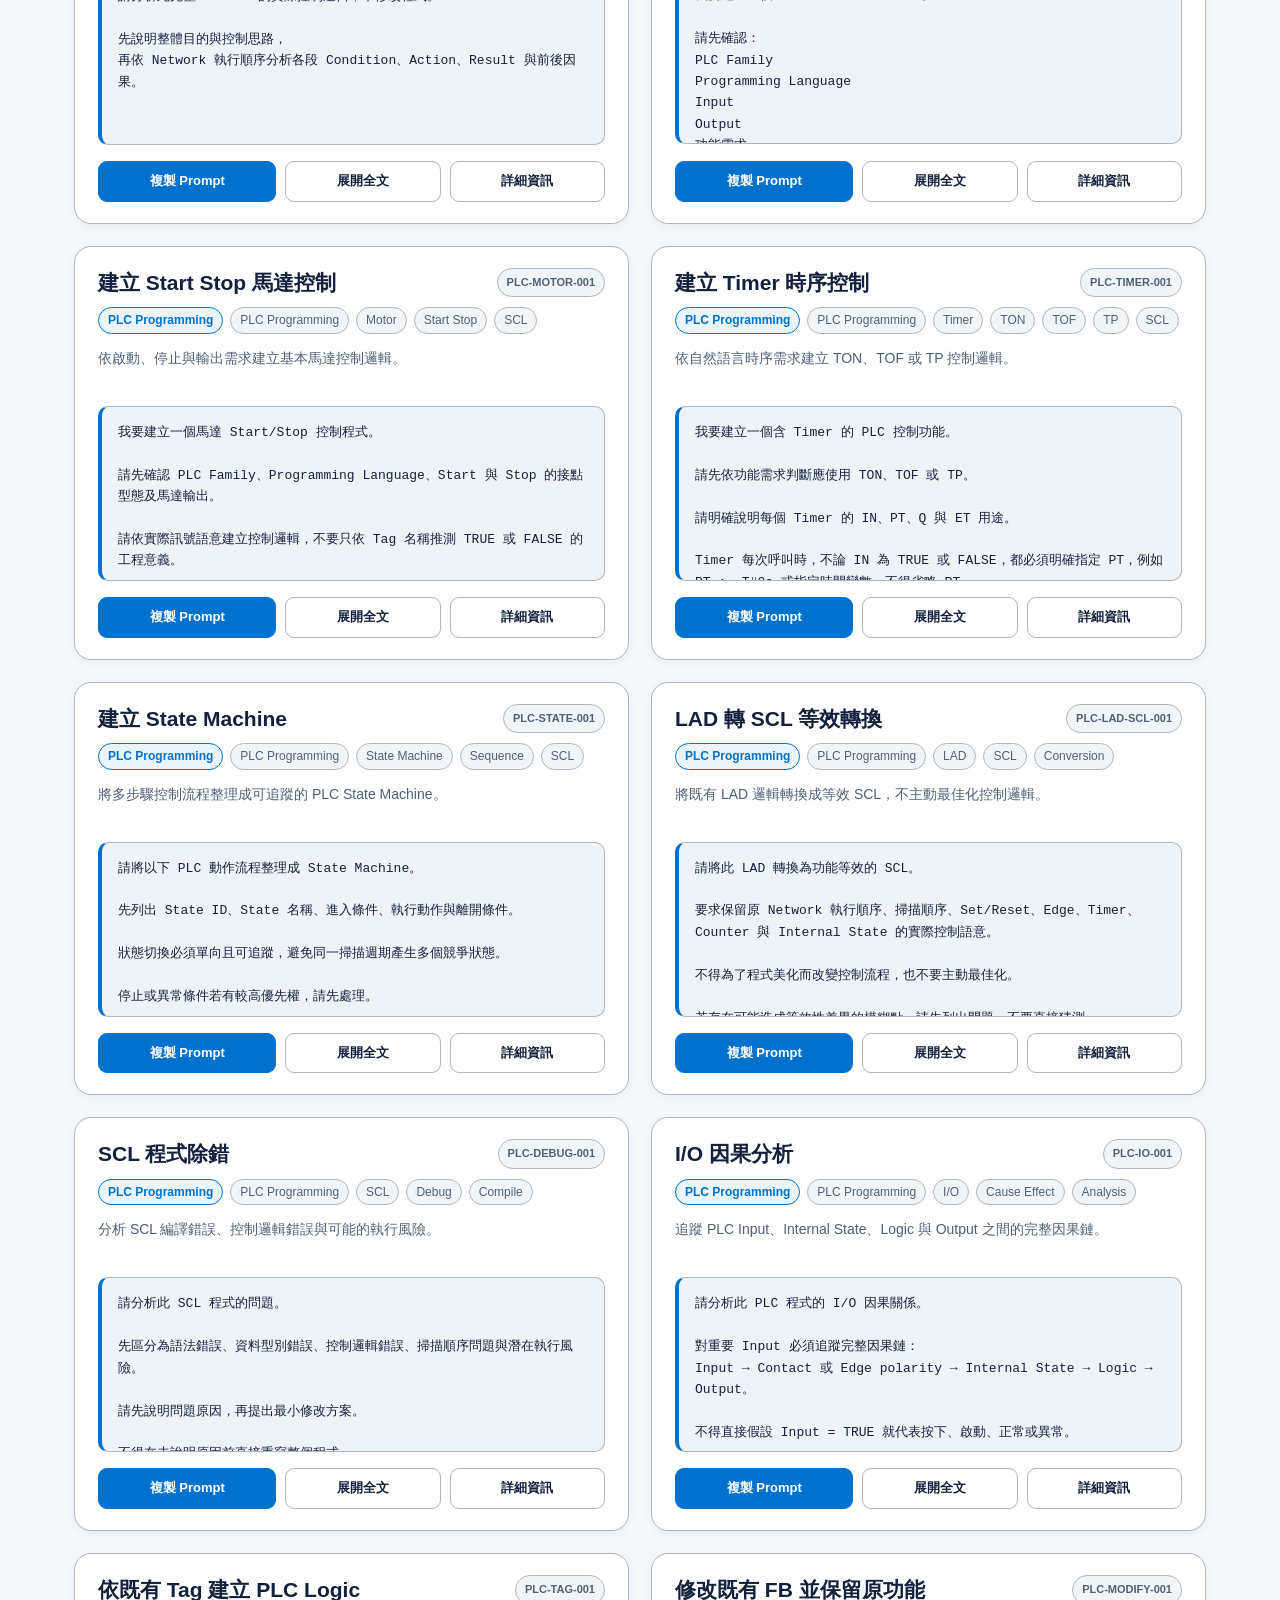
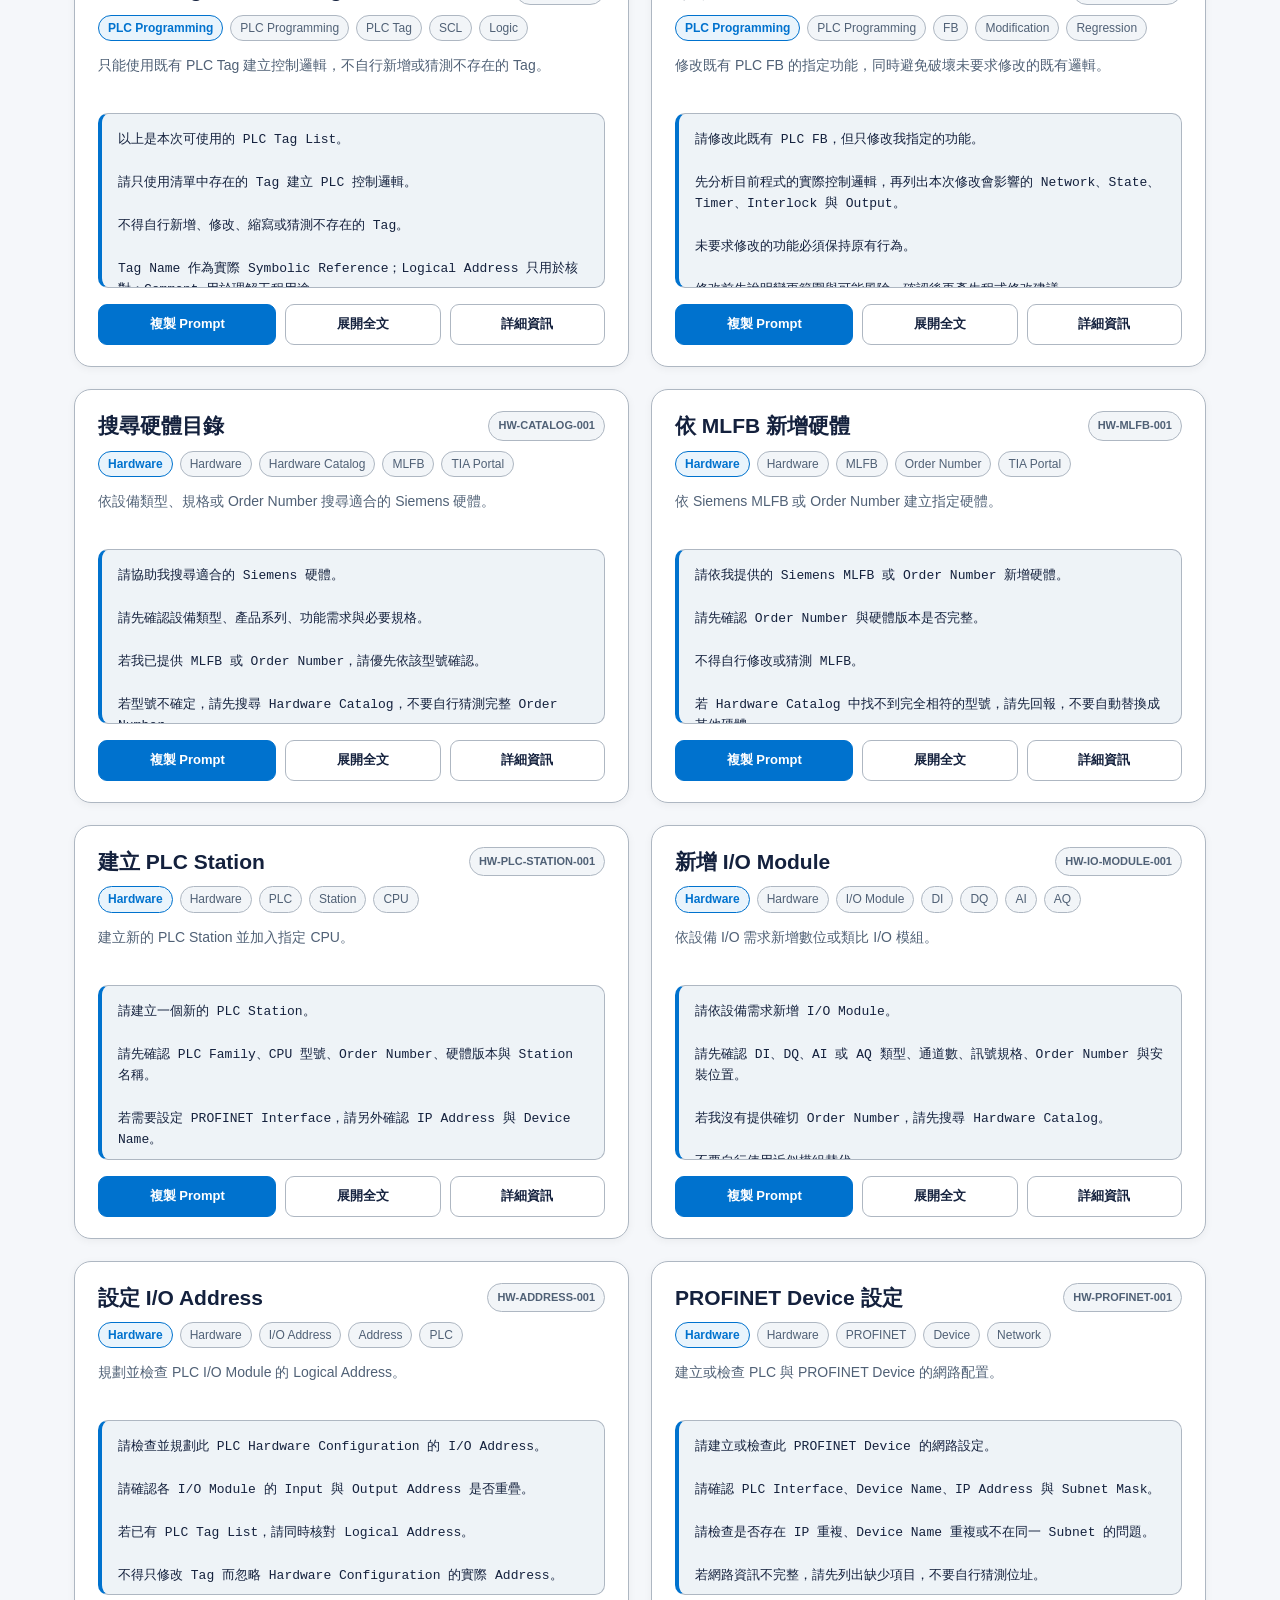
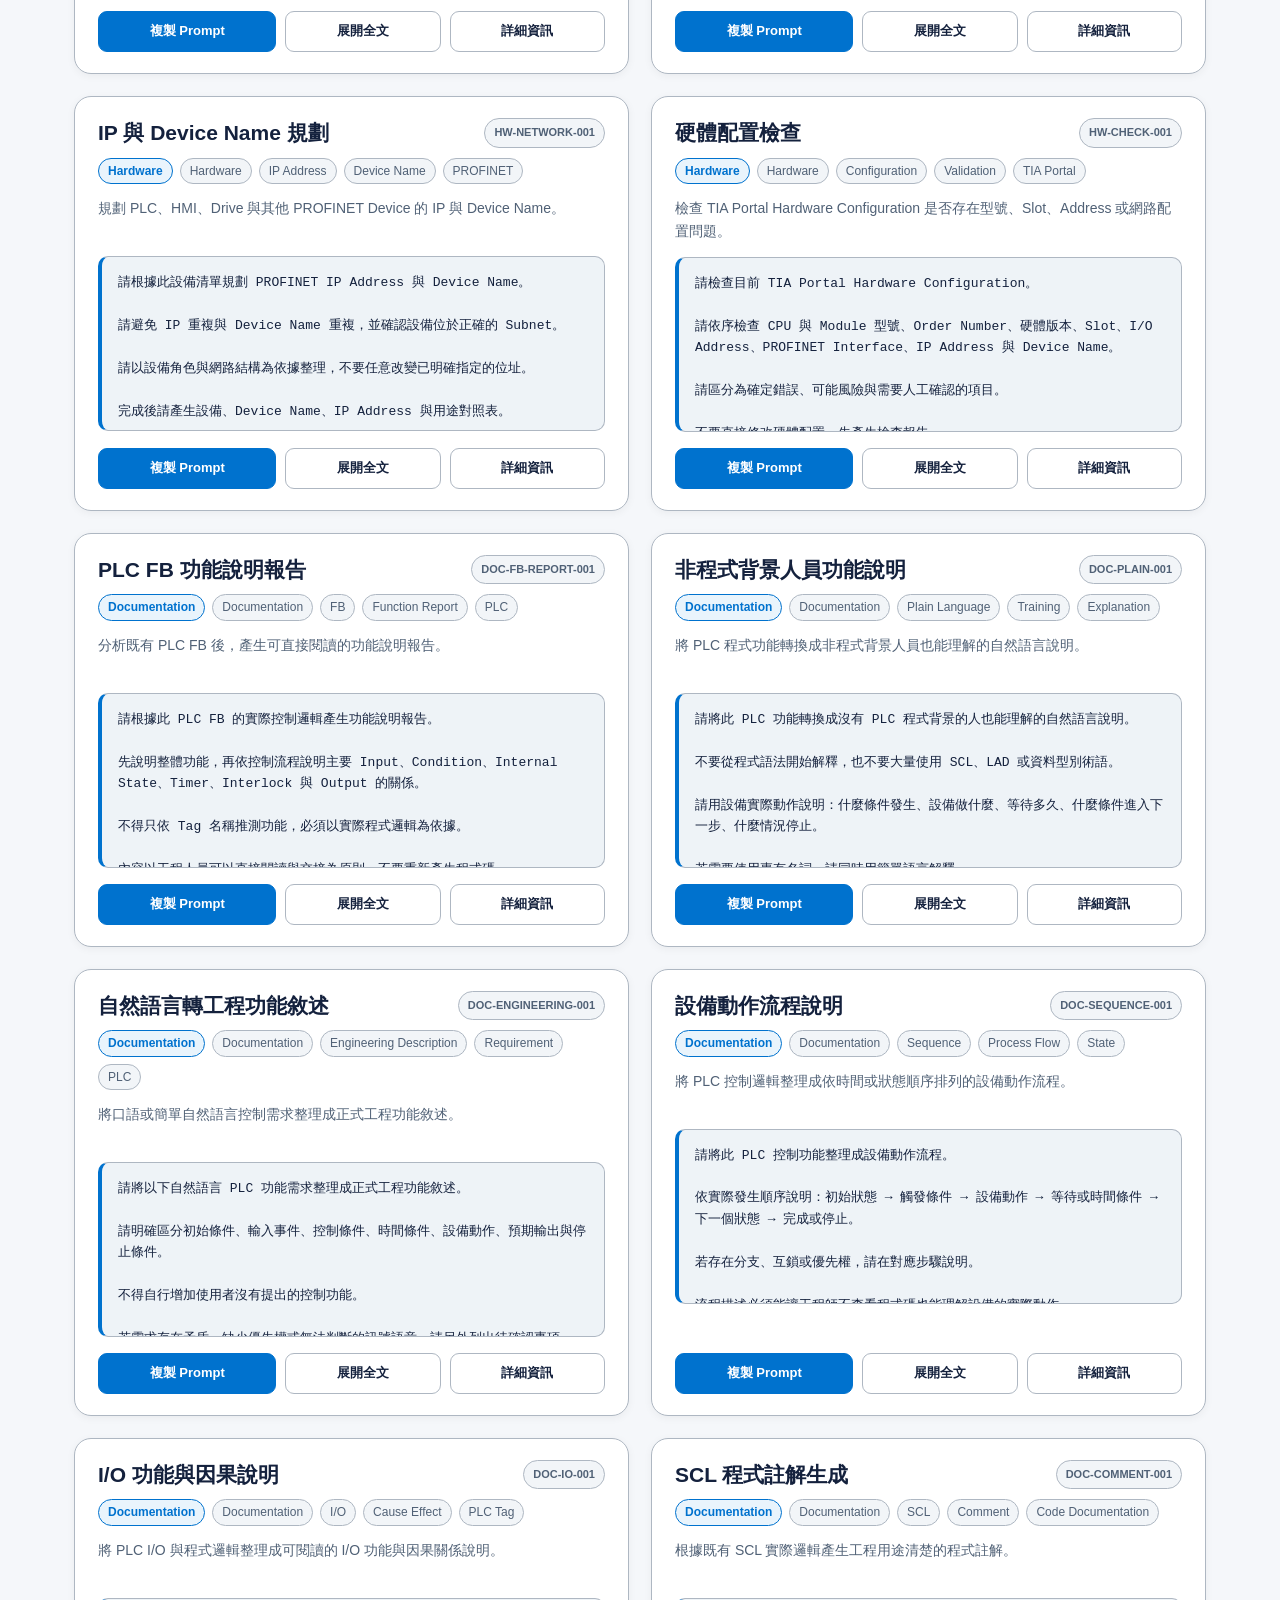
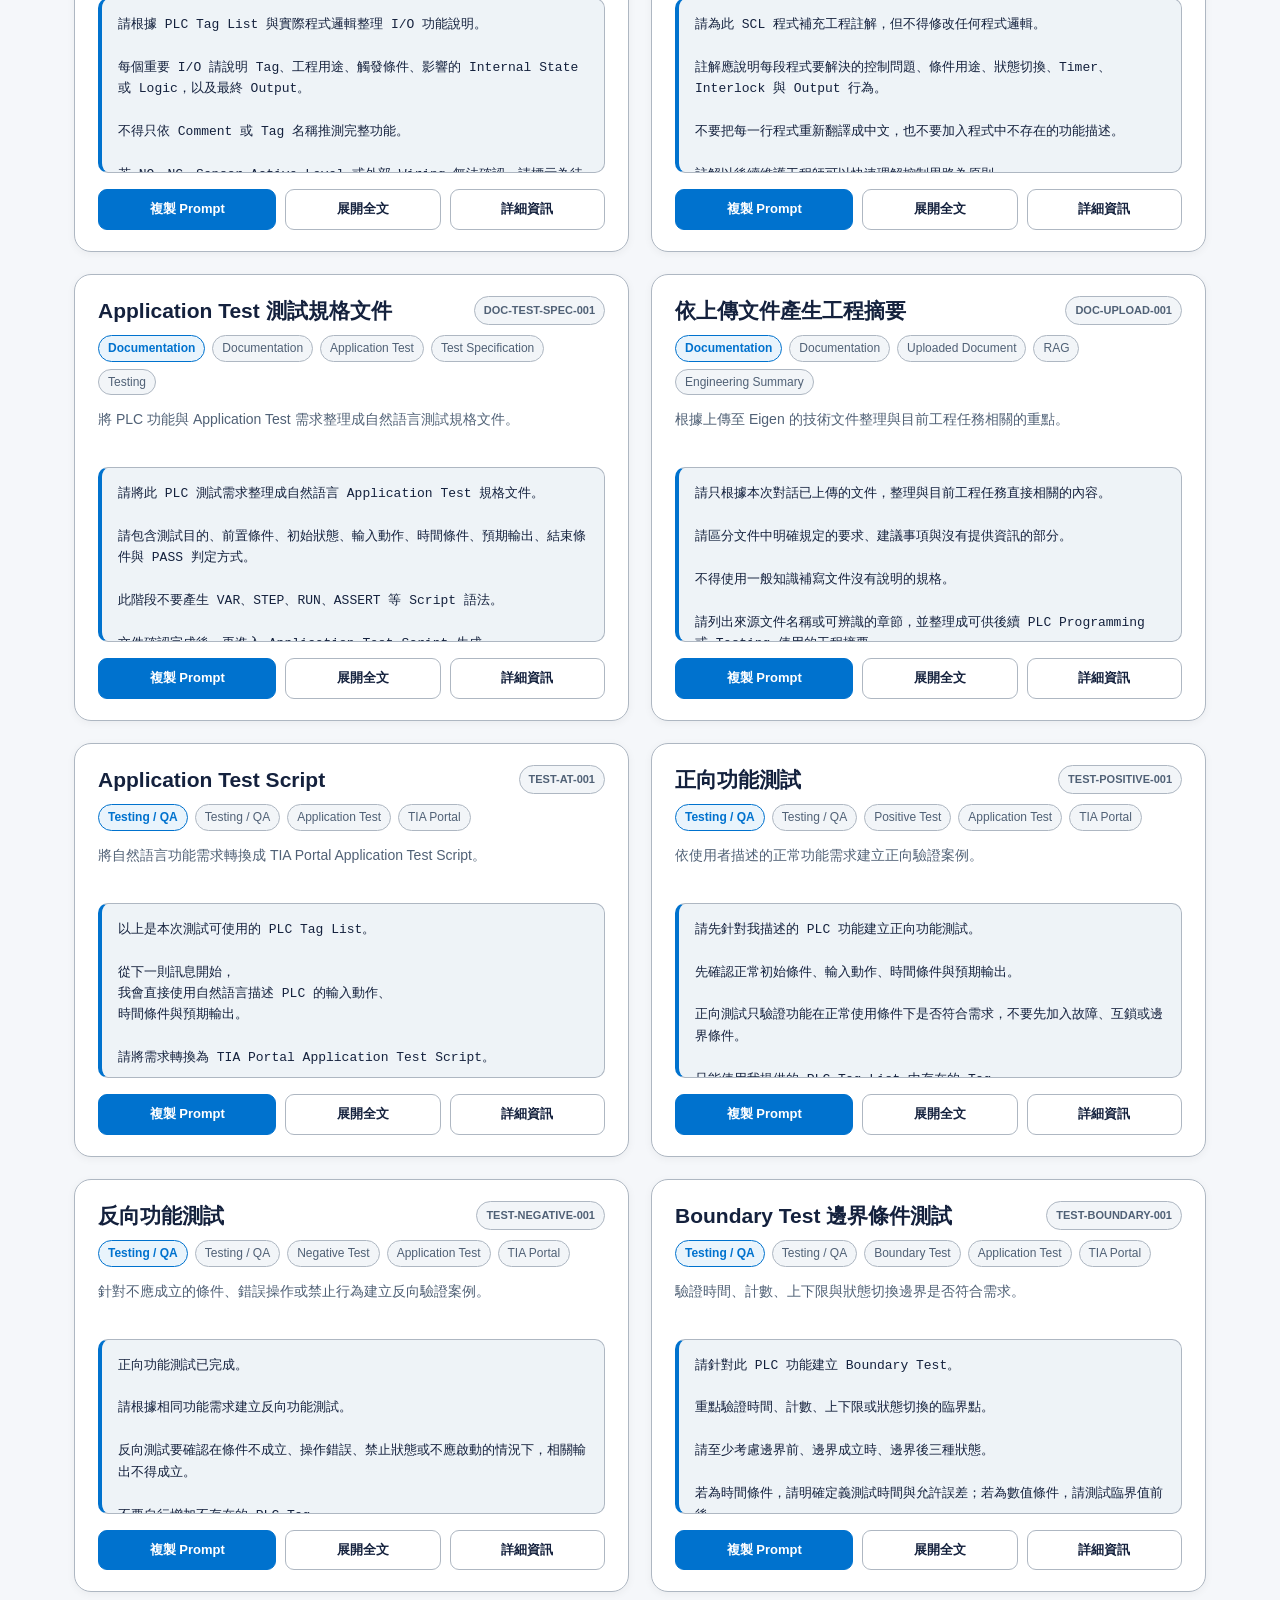
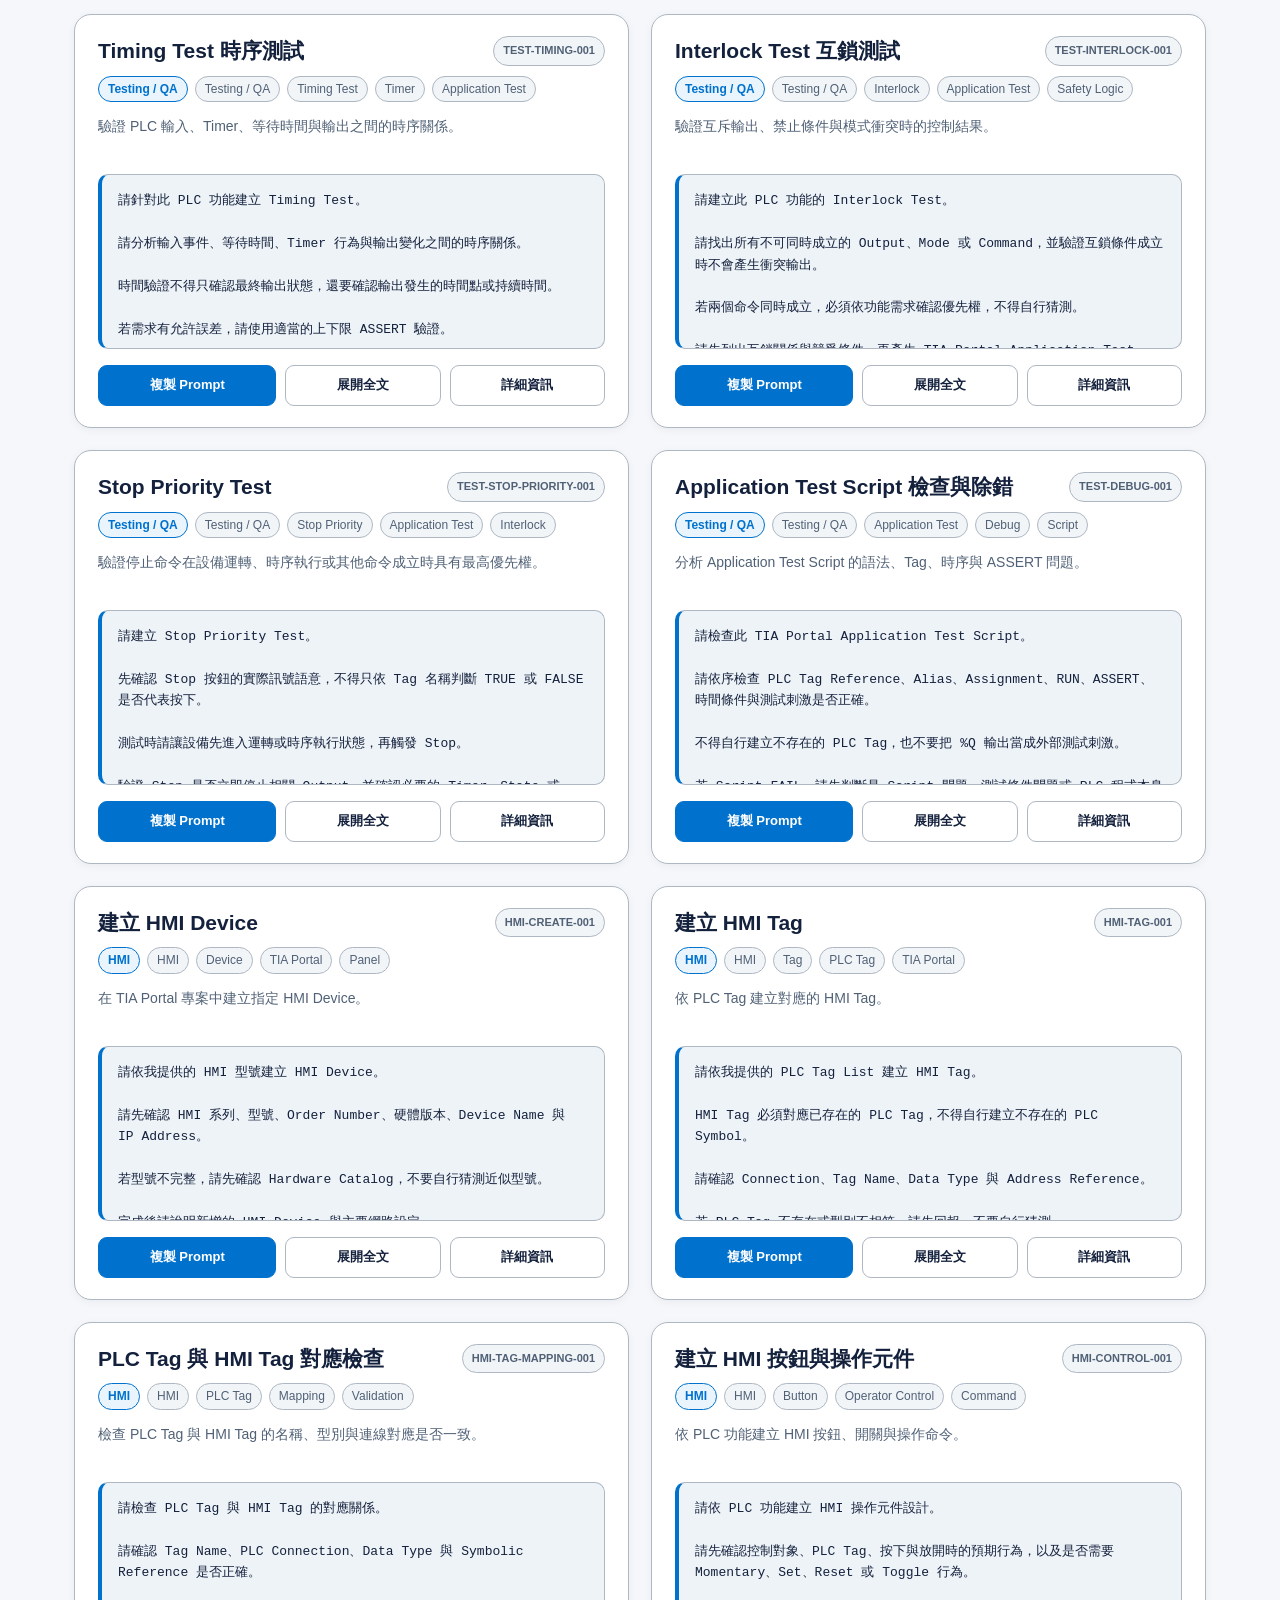
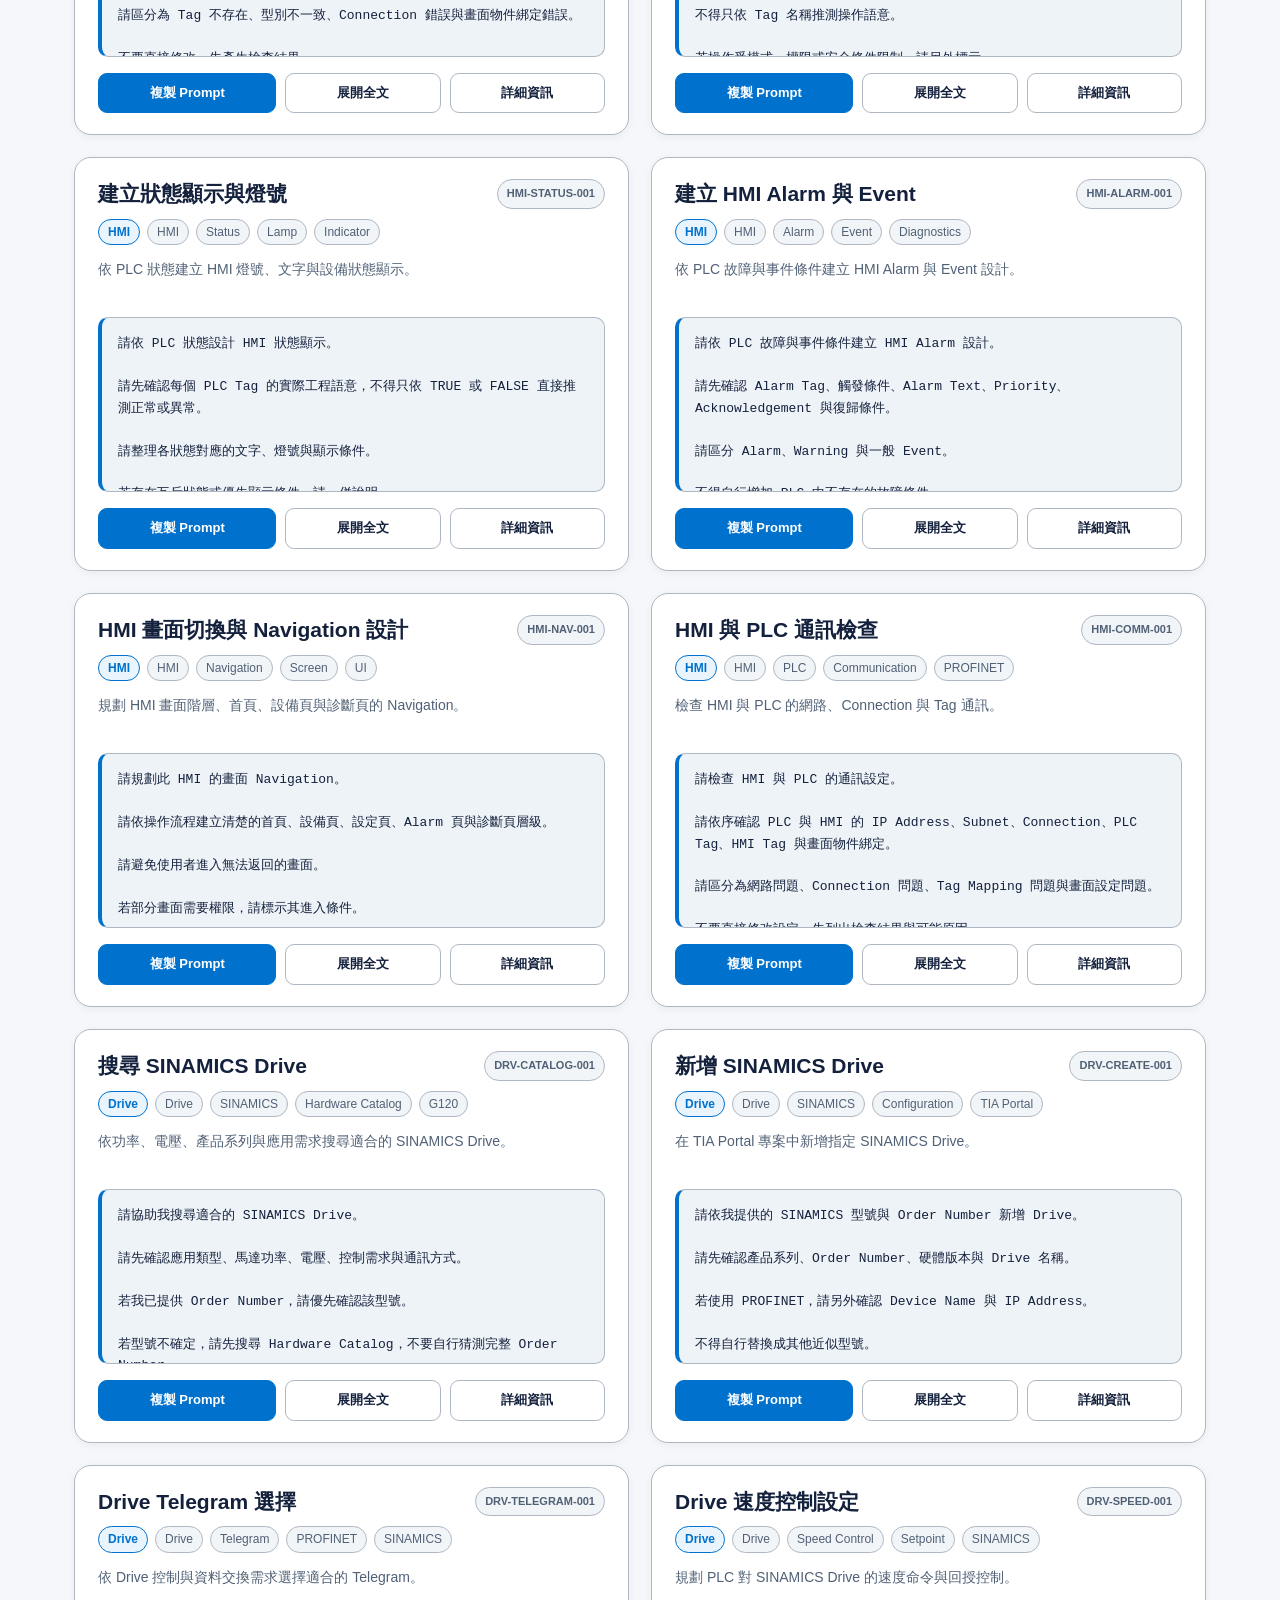
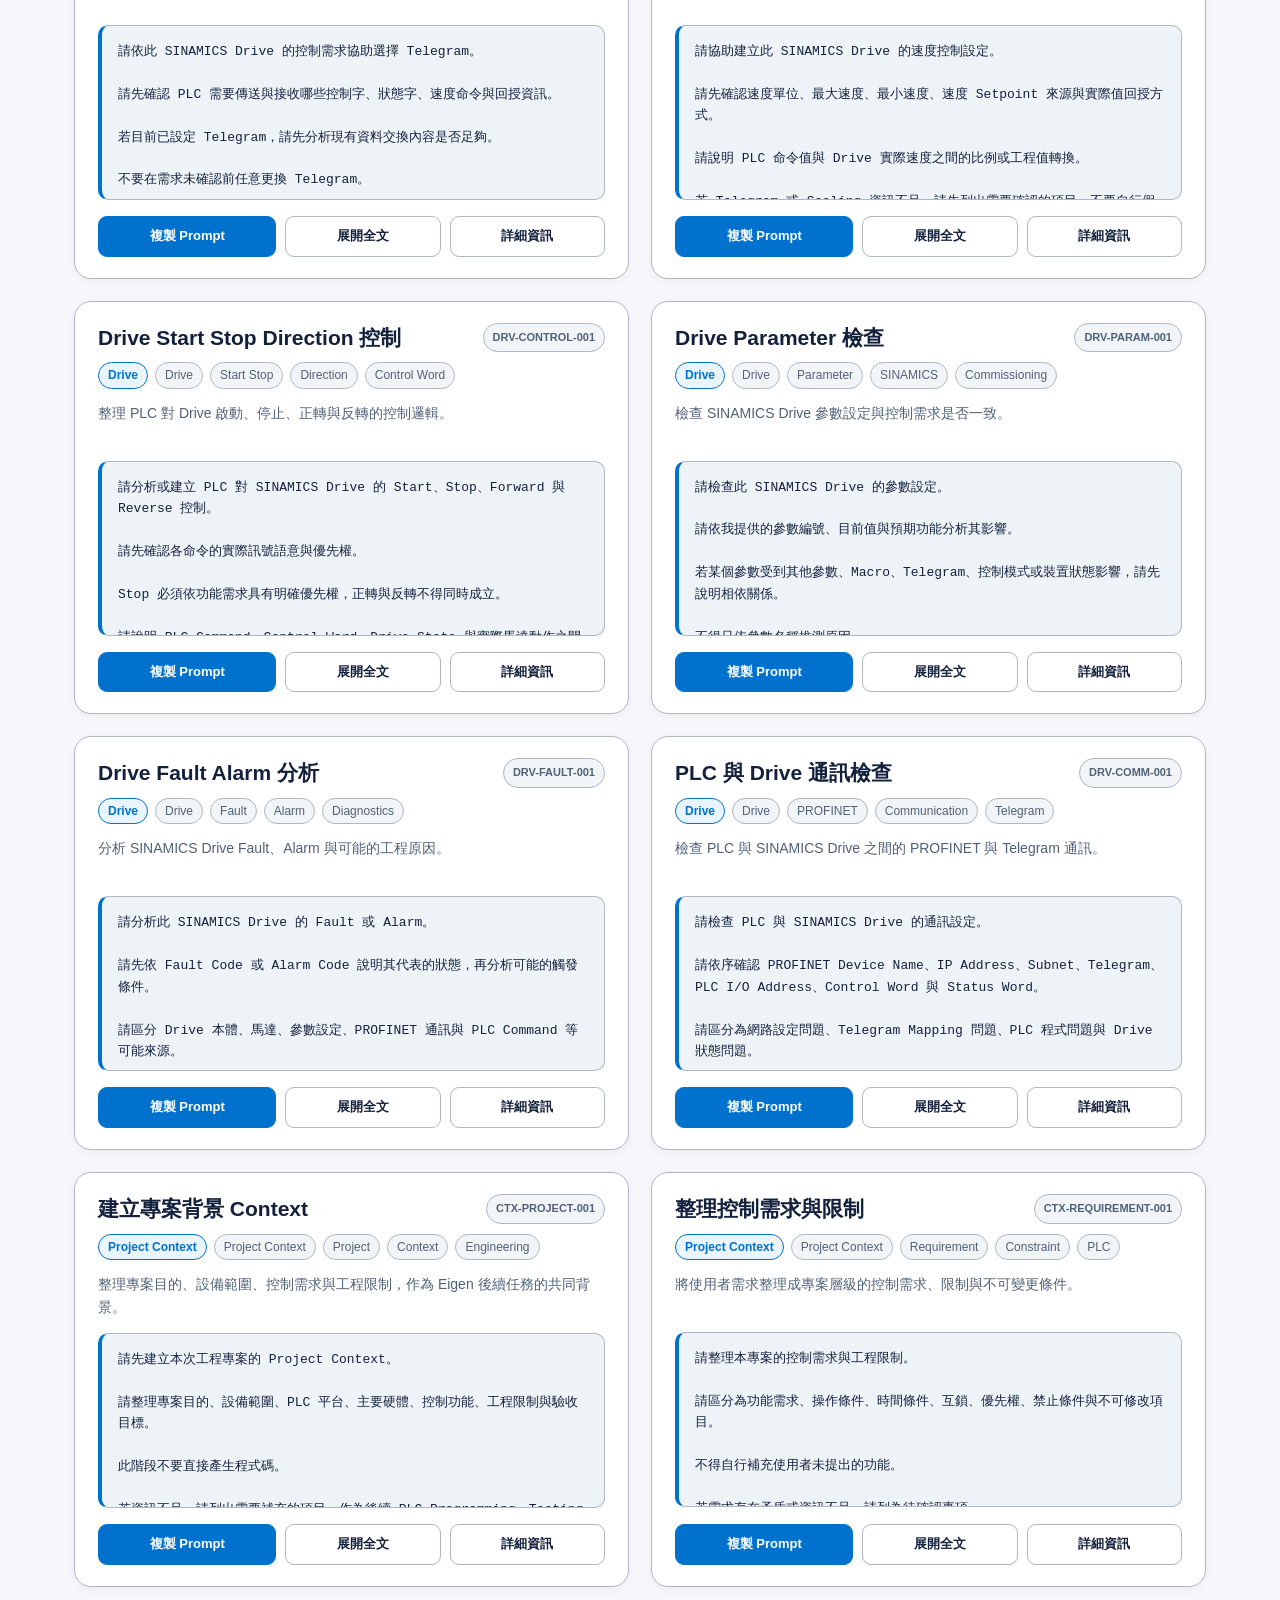
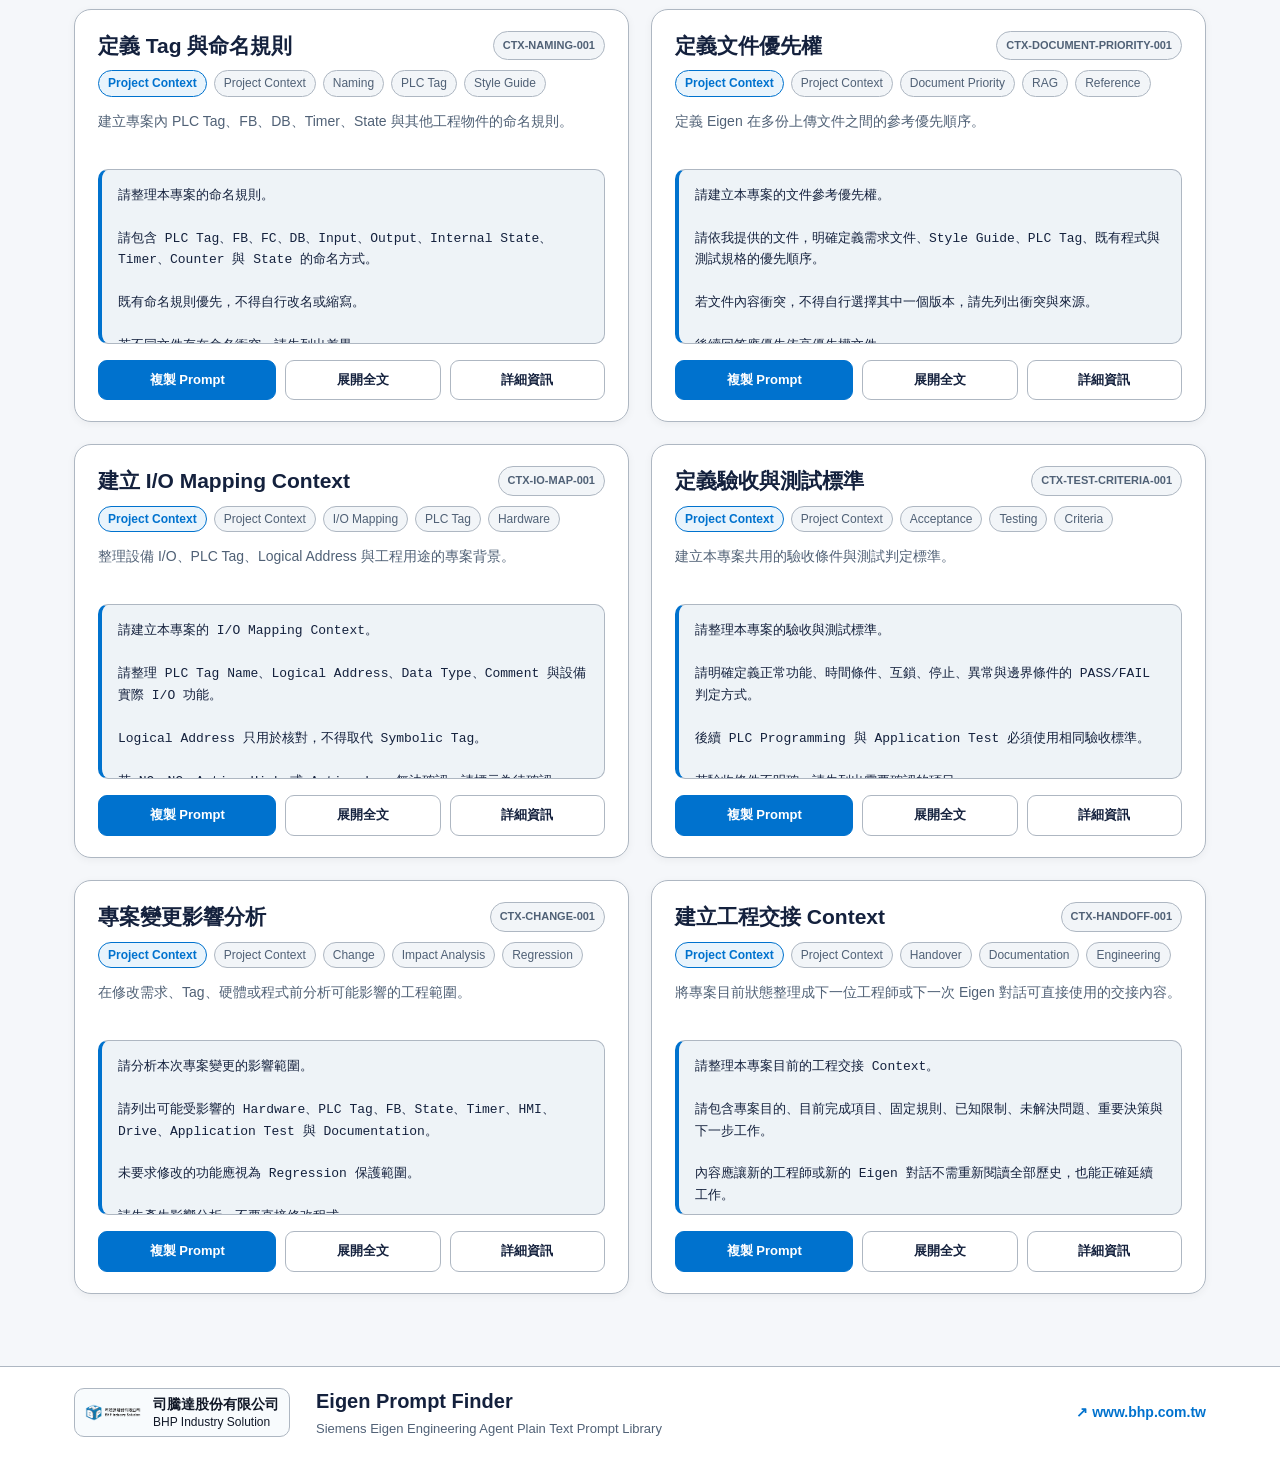
==== commit 93edde20: "Update index.html Add PLC natural language trainer navigation" ====
--- a/index.html
+++ b/index.html
@@ -2055,10 +2055,19 @@
 
   <main class="page-wrap">
 
-    <nav class="page-navigation" aria-label="網站頁面">
-      <a href="index.html" aria-current="page">工程 Prompt 資料庫</a>
-      <a href="scl-fb-html.html">SCL FB 與 HTML 動畫</a>
-    </nav>
+<nav class="page-navigation" aria-label="網站頁面">
+  <a href="index.html" aria-current="page">
+    工程 Prompt 資料庫
+  </a>
+
+  <a href="scl-fb-html.html">
+    SCL FB 與 HTML 動畫
+  </a>
+
+  <a href="plc-natural-language-trainer.html">
+    PLC 自然語言需求抽籤訓練器
+  </a>
+</nav>
 
 
     <section class="hero">
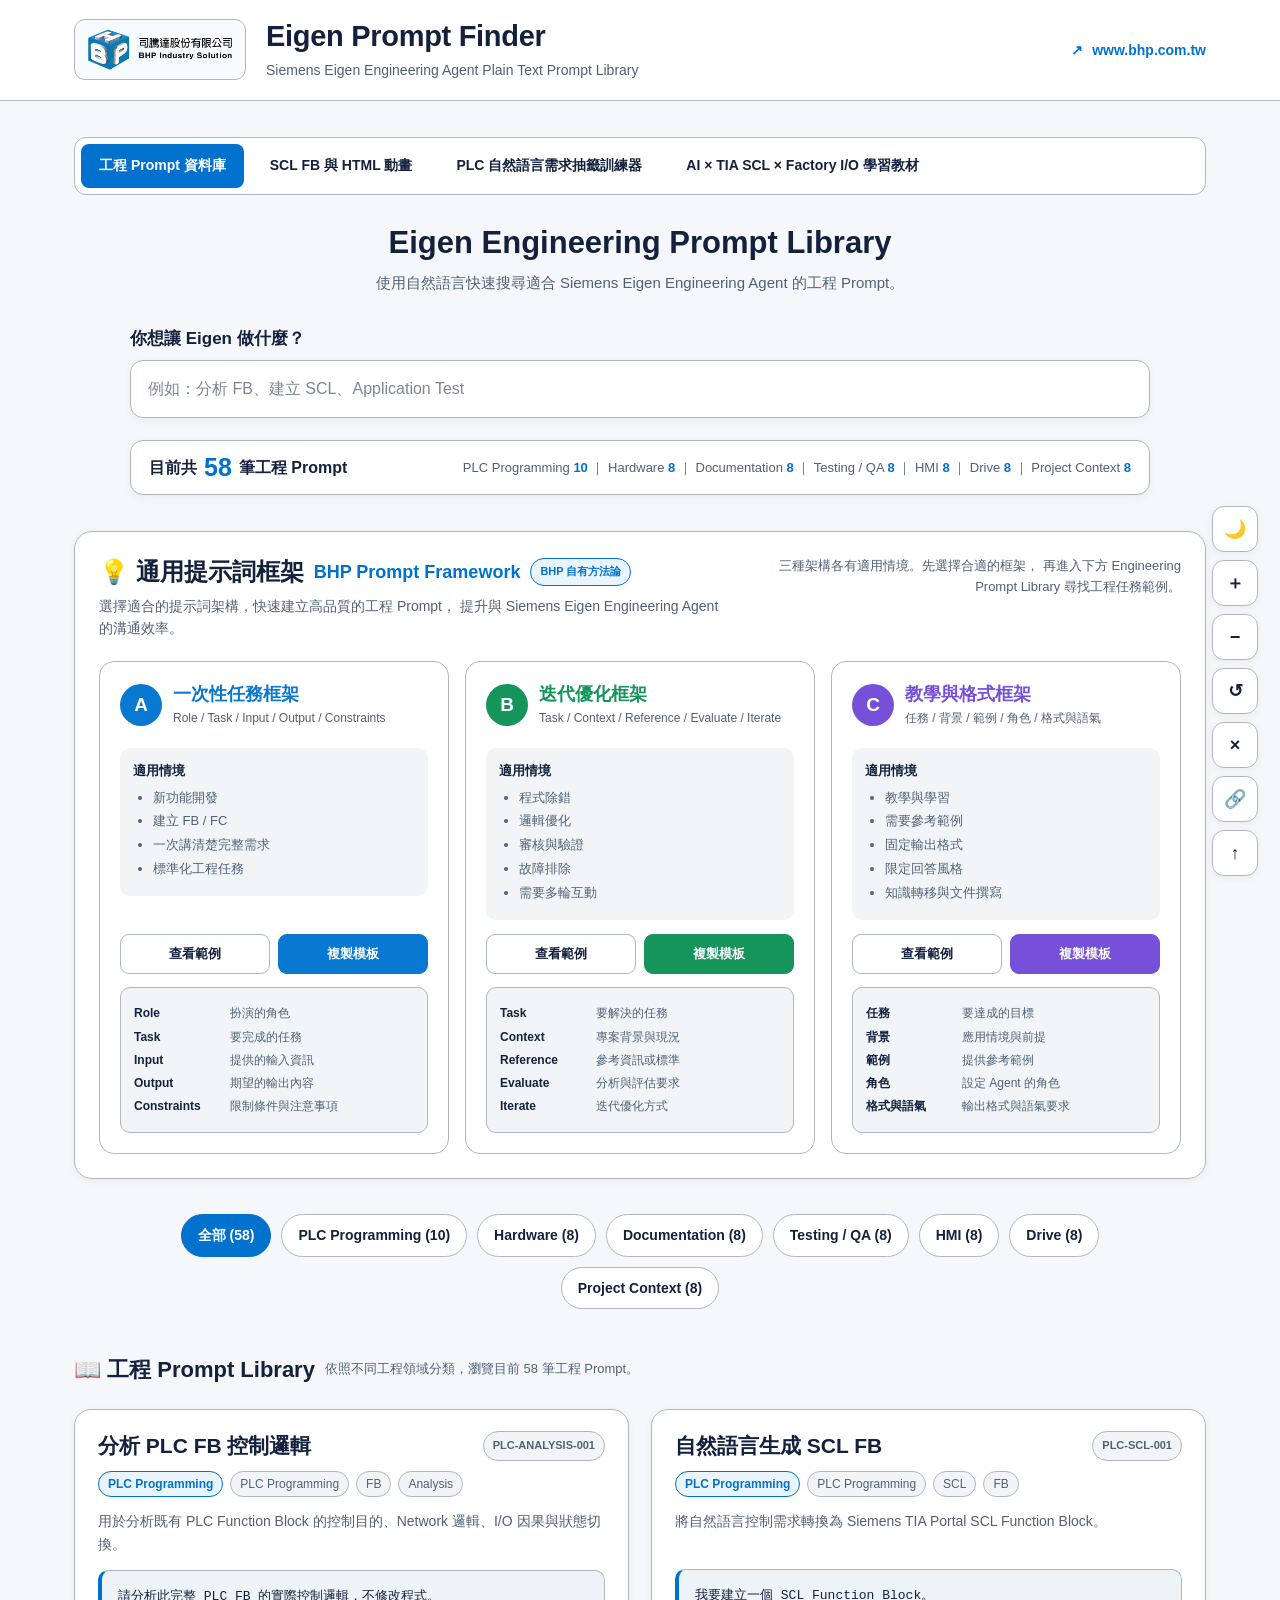
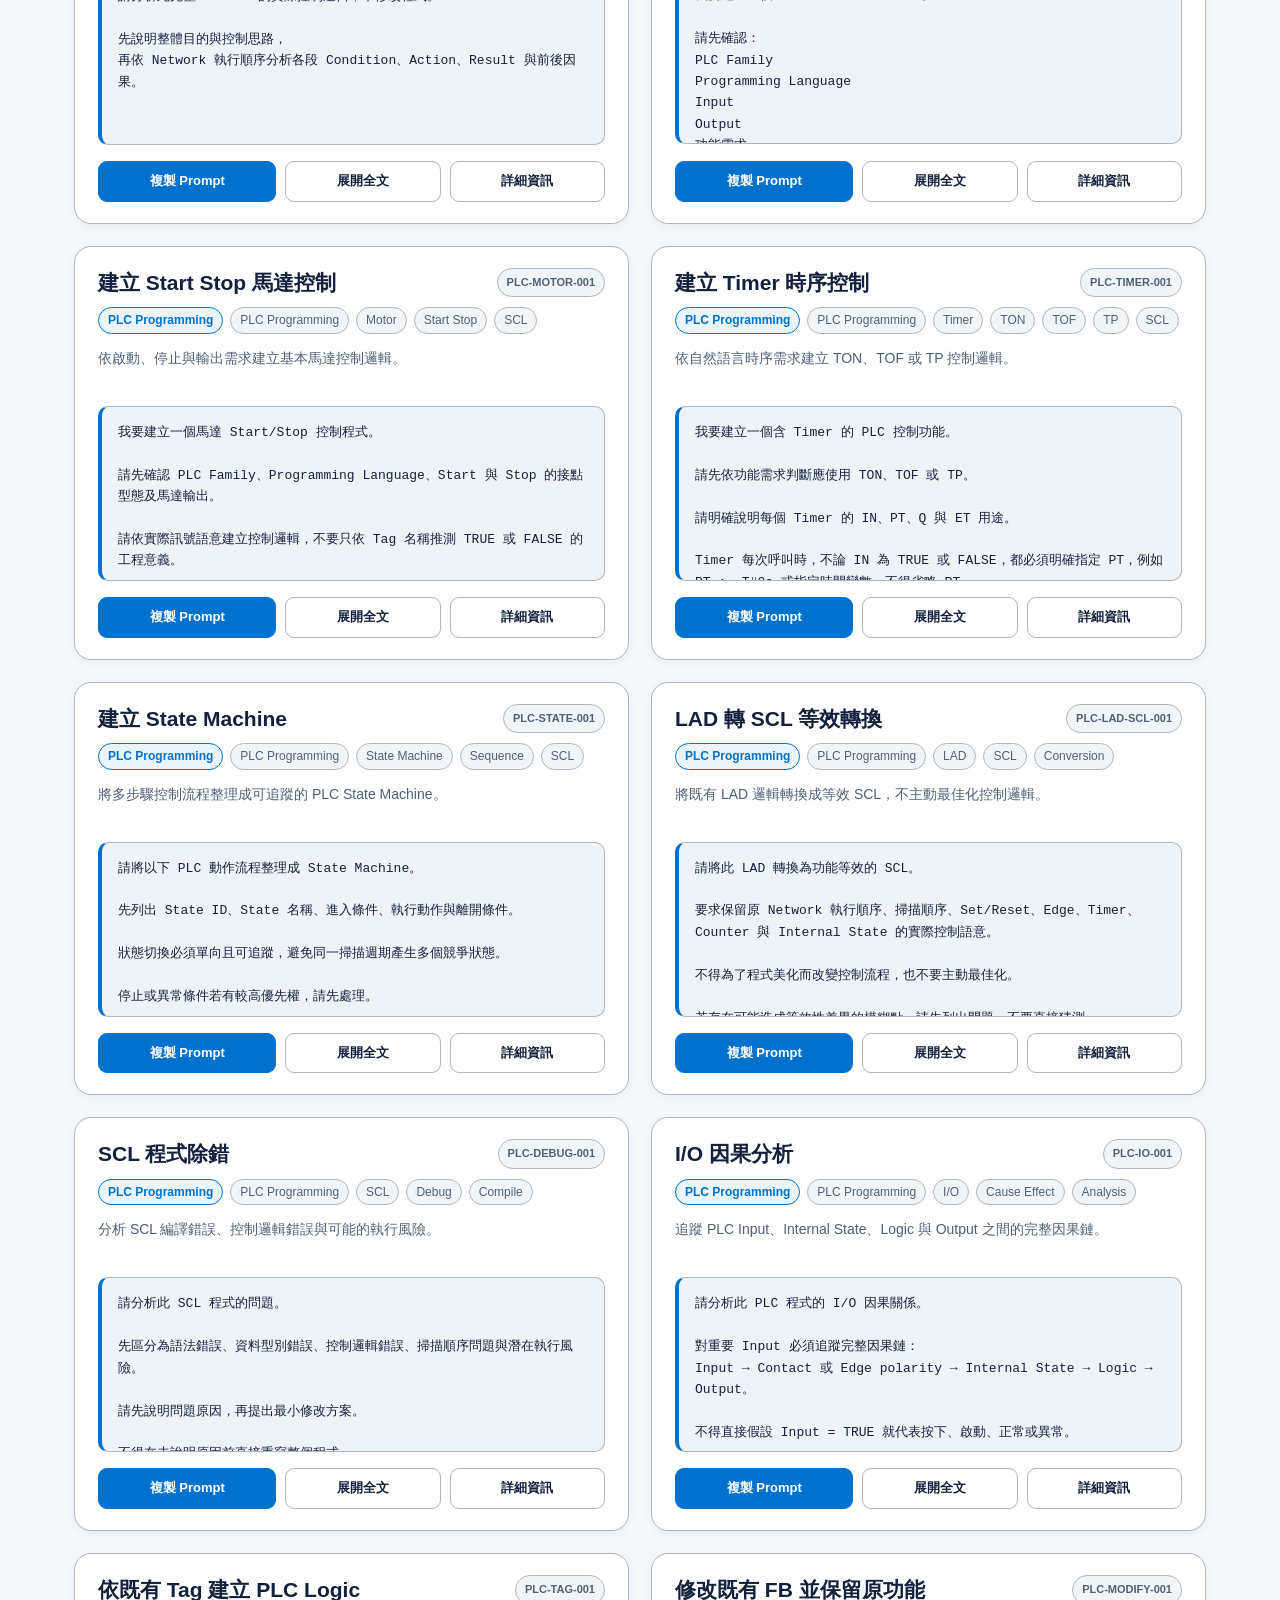
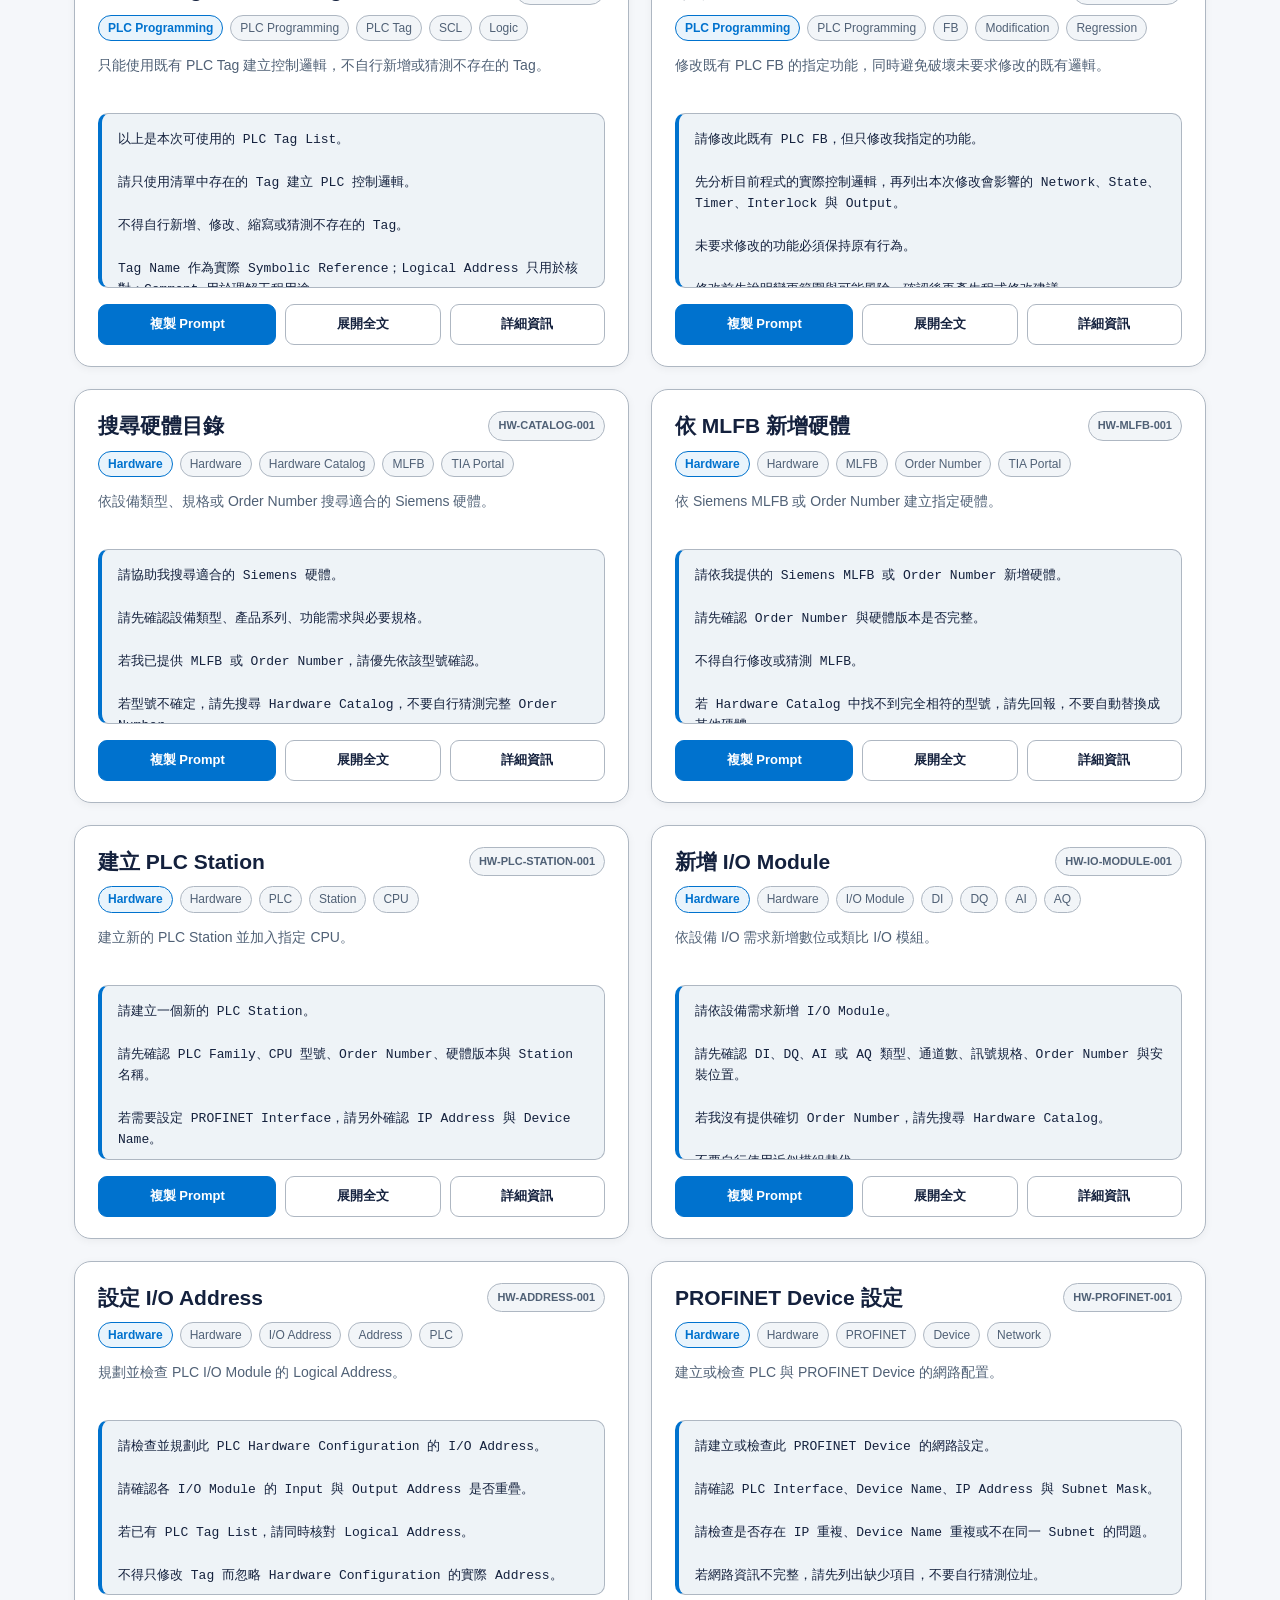
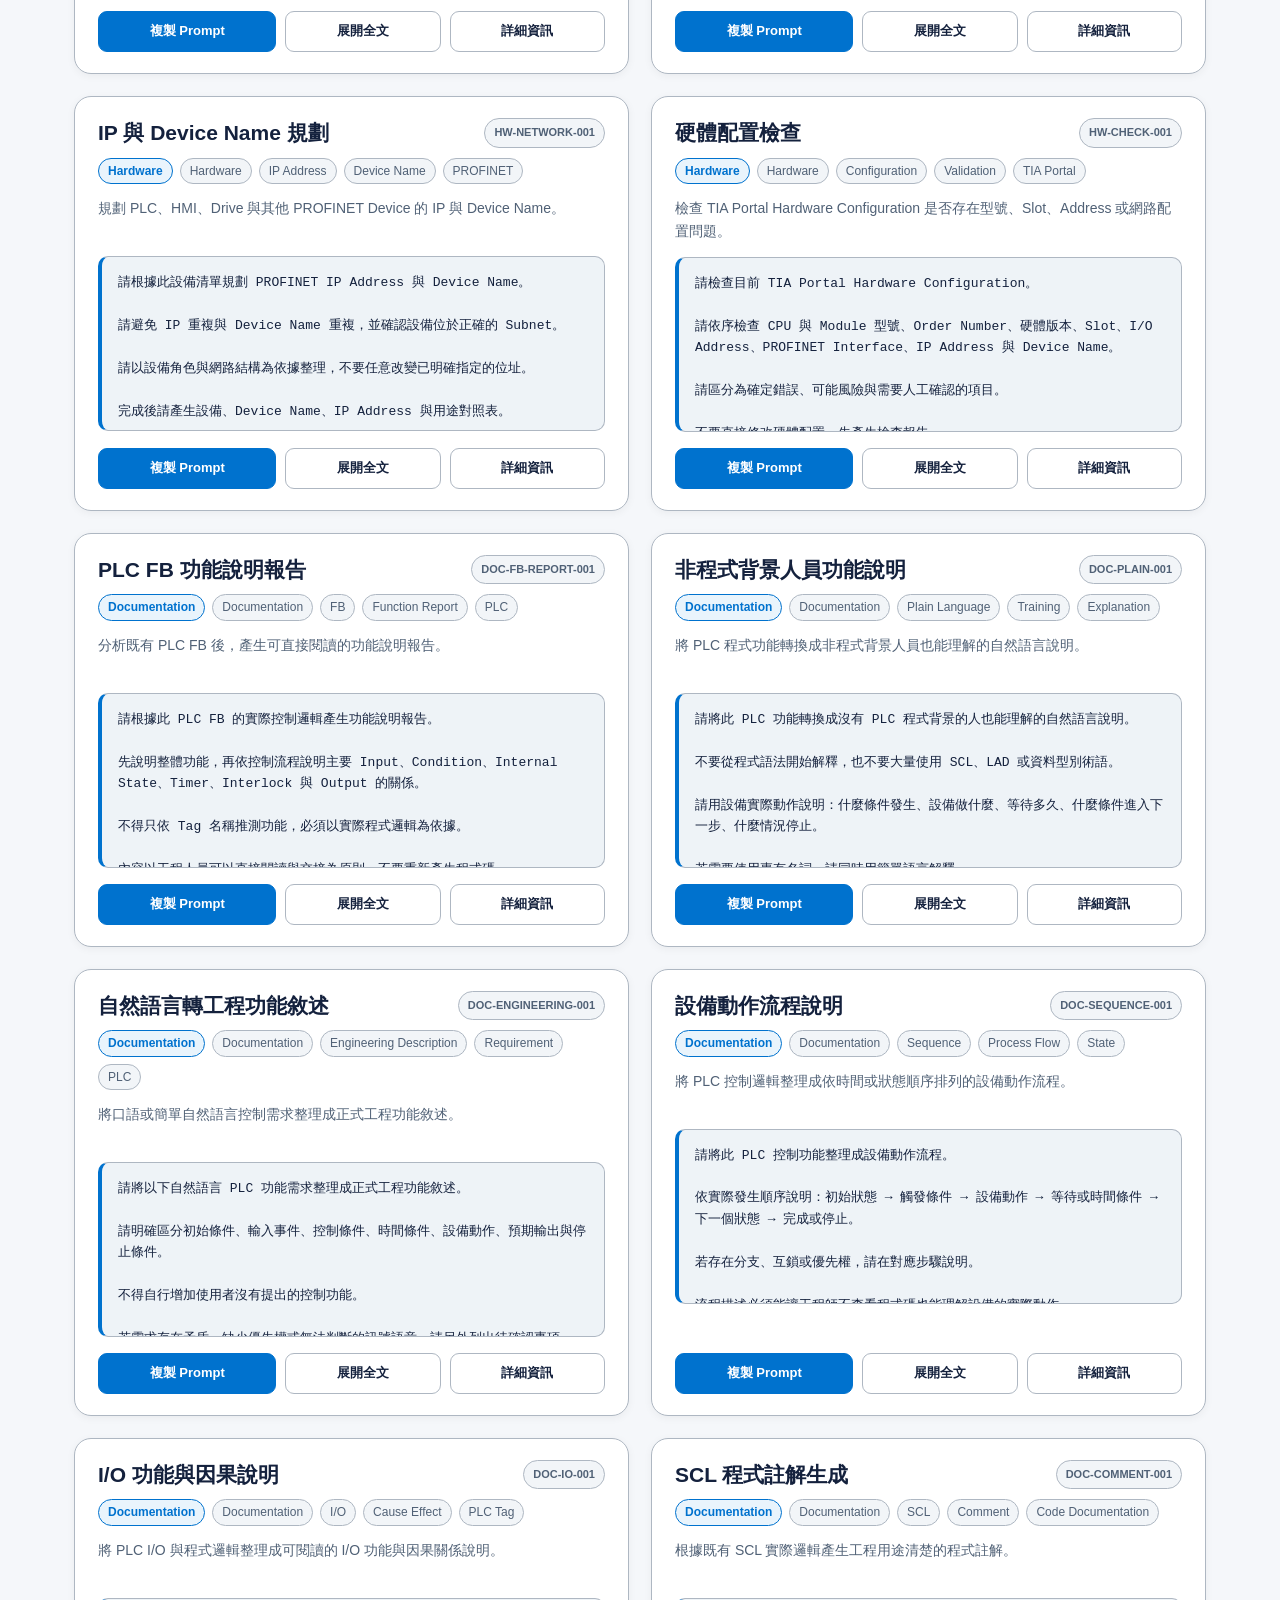
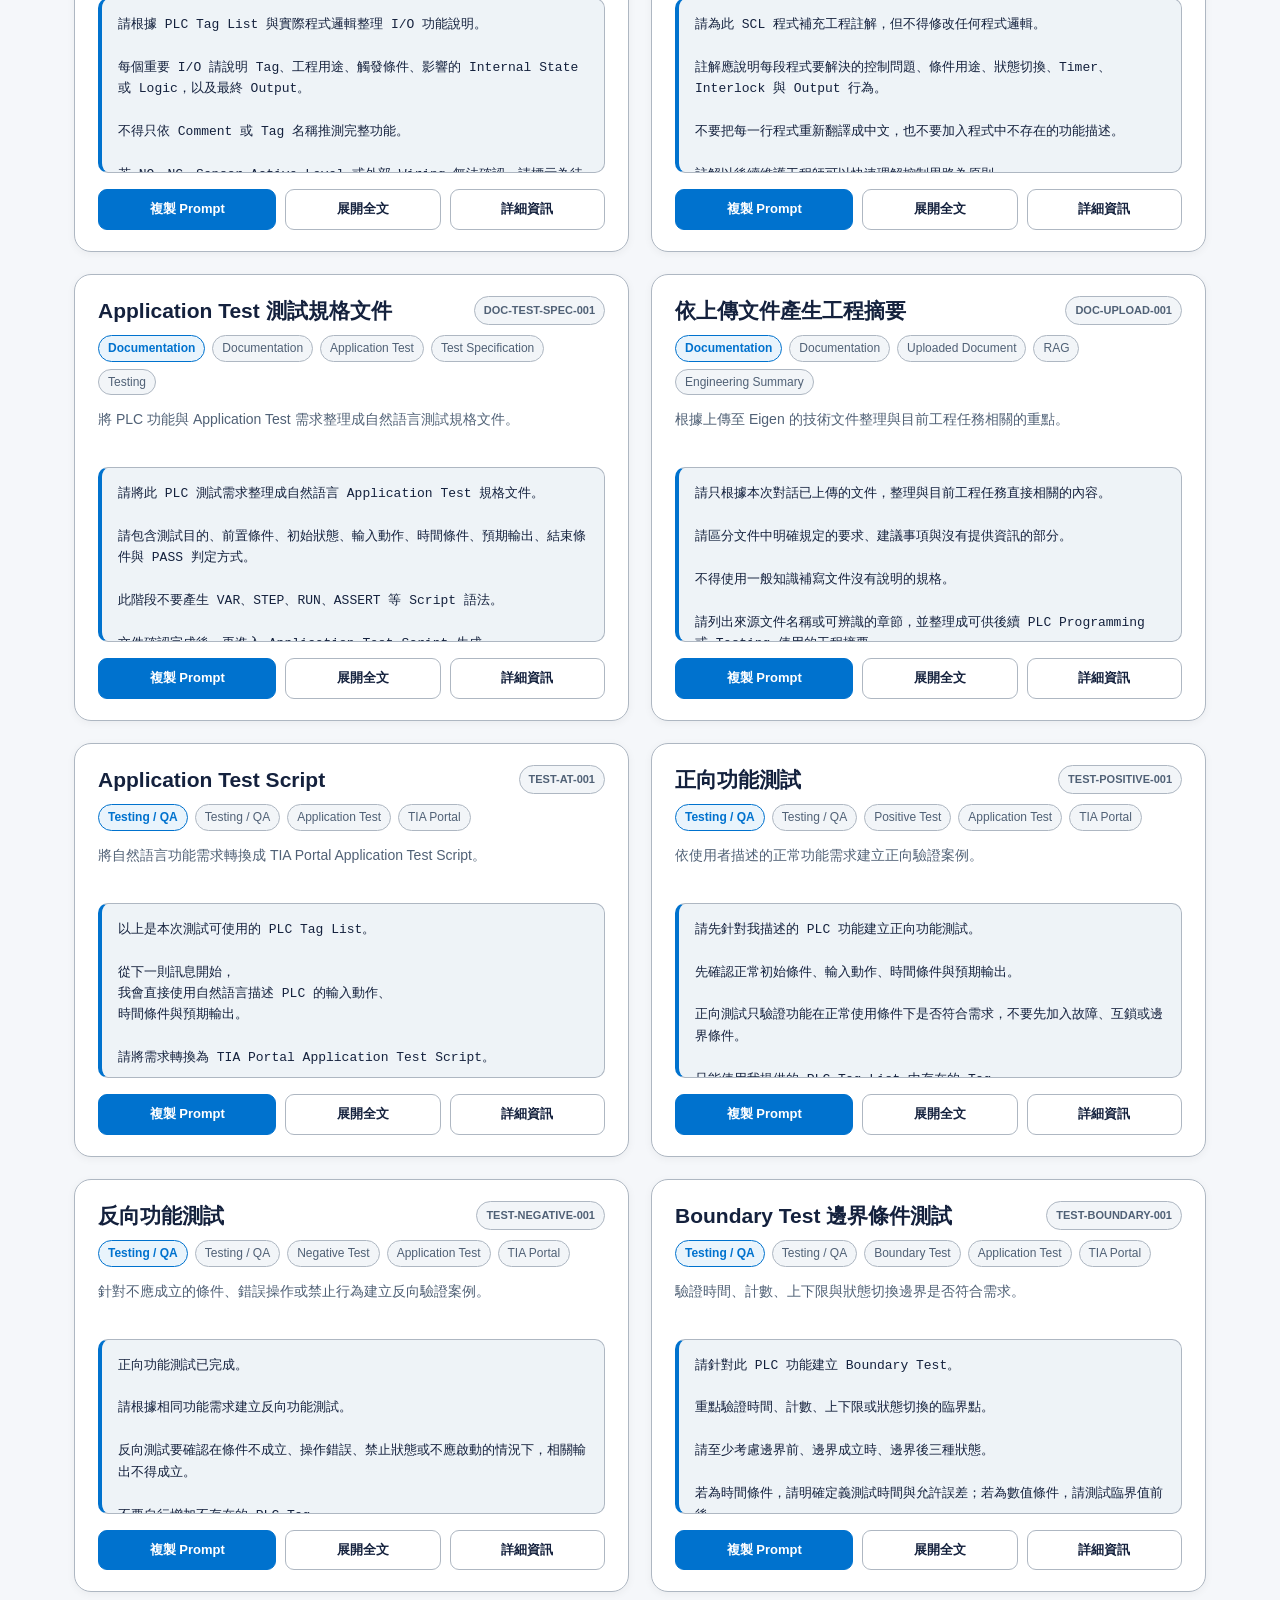
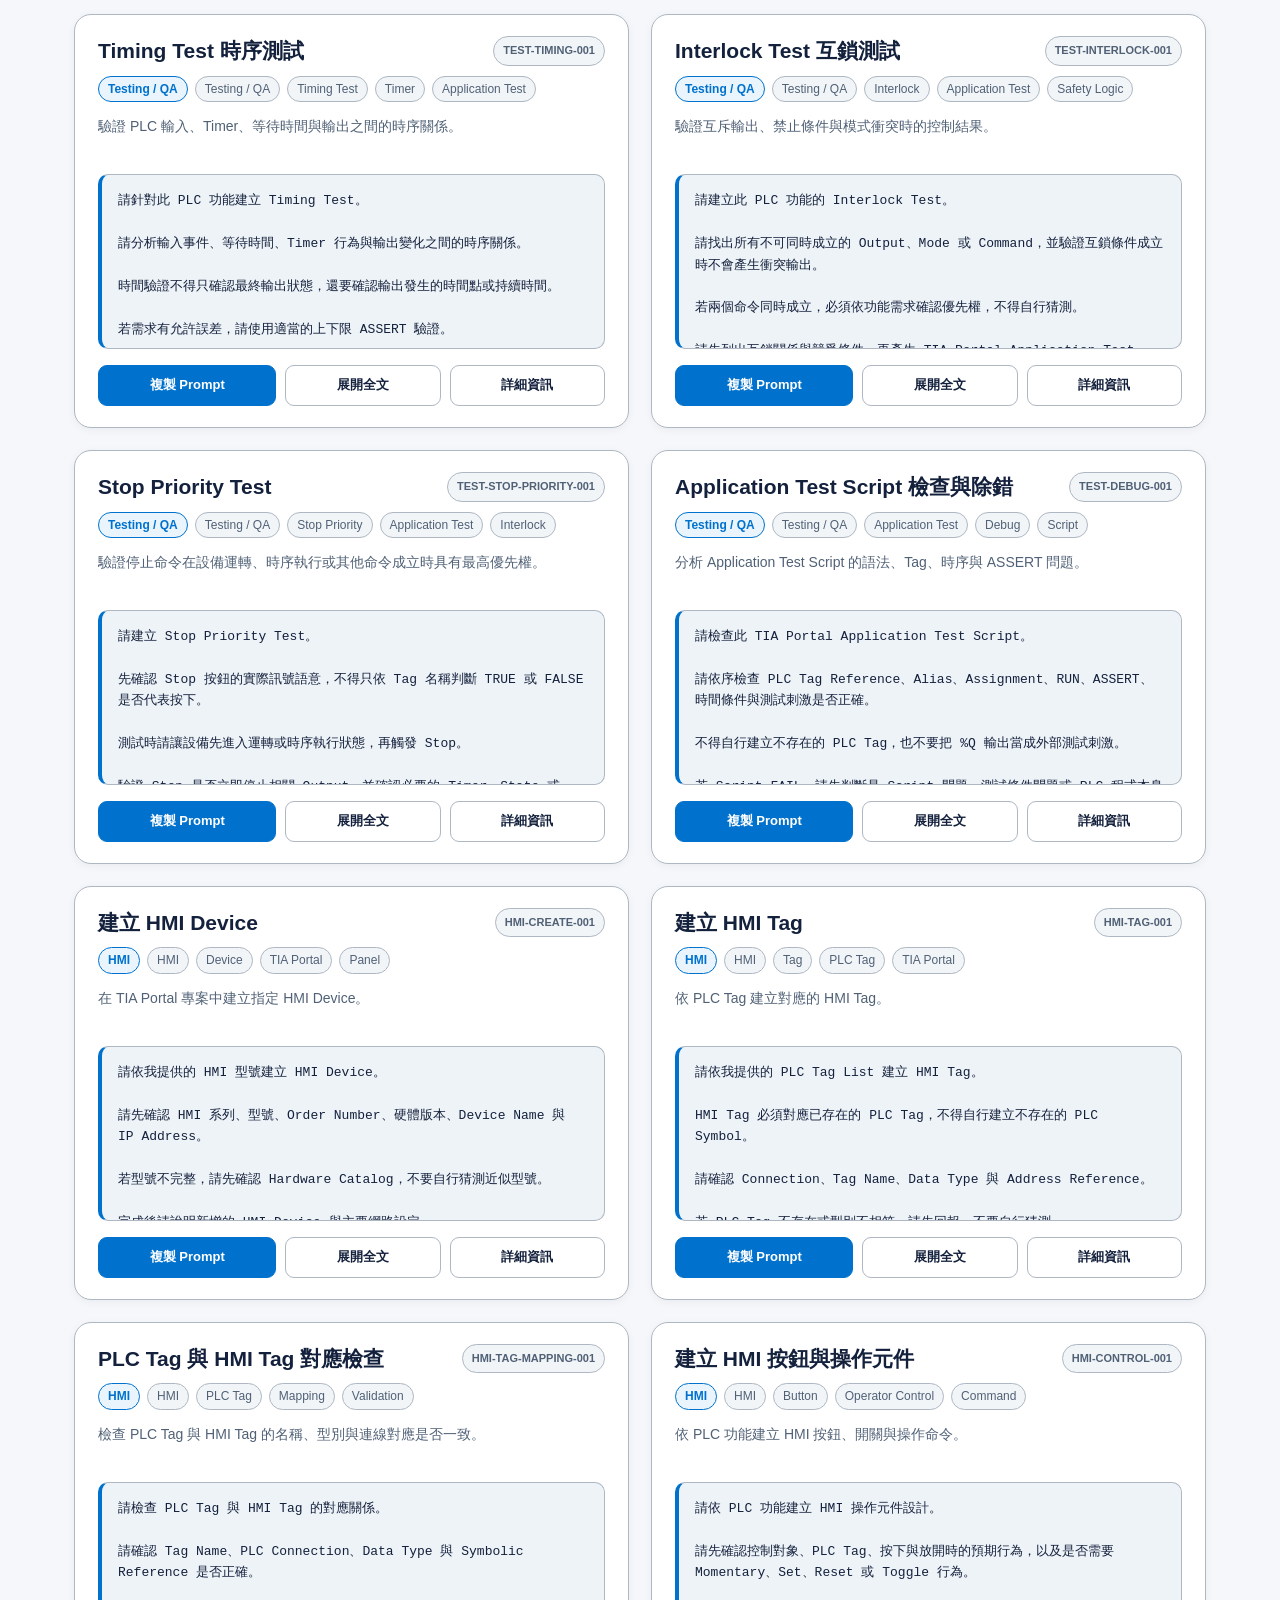
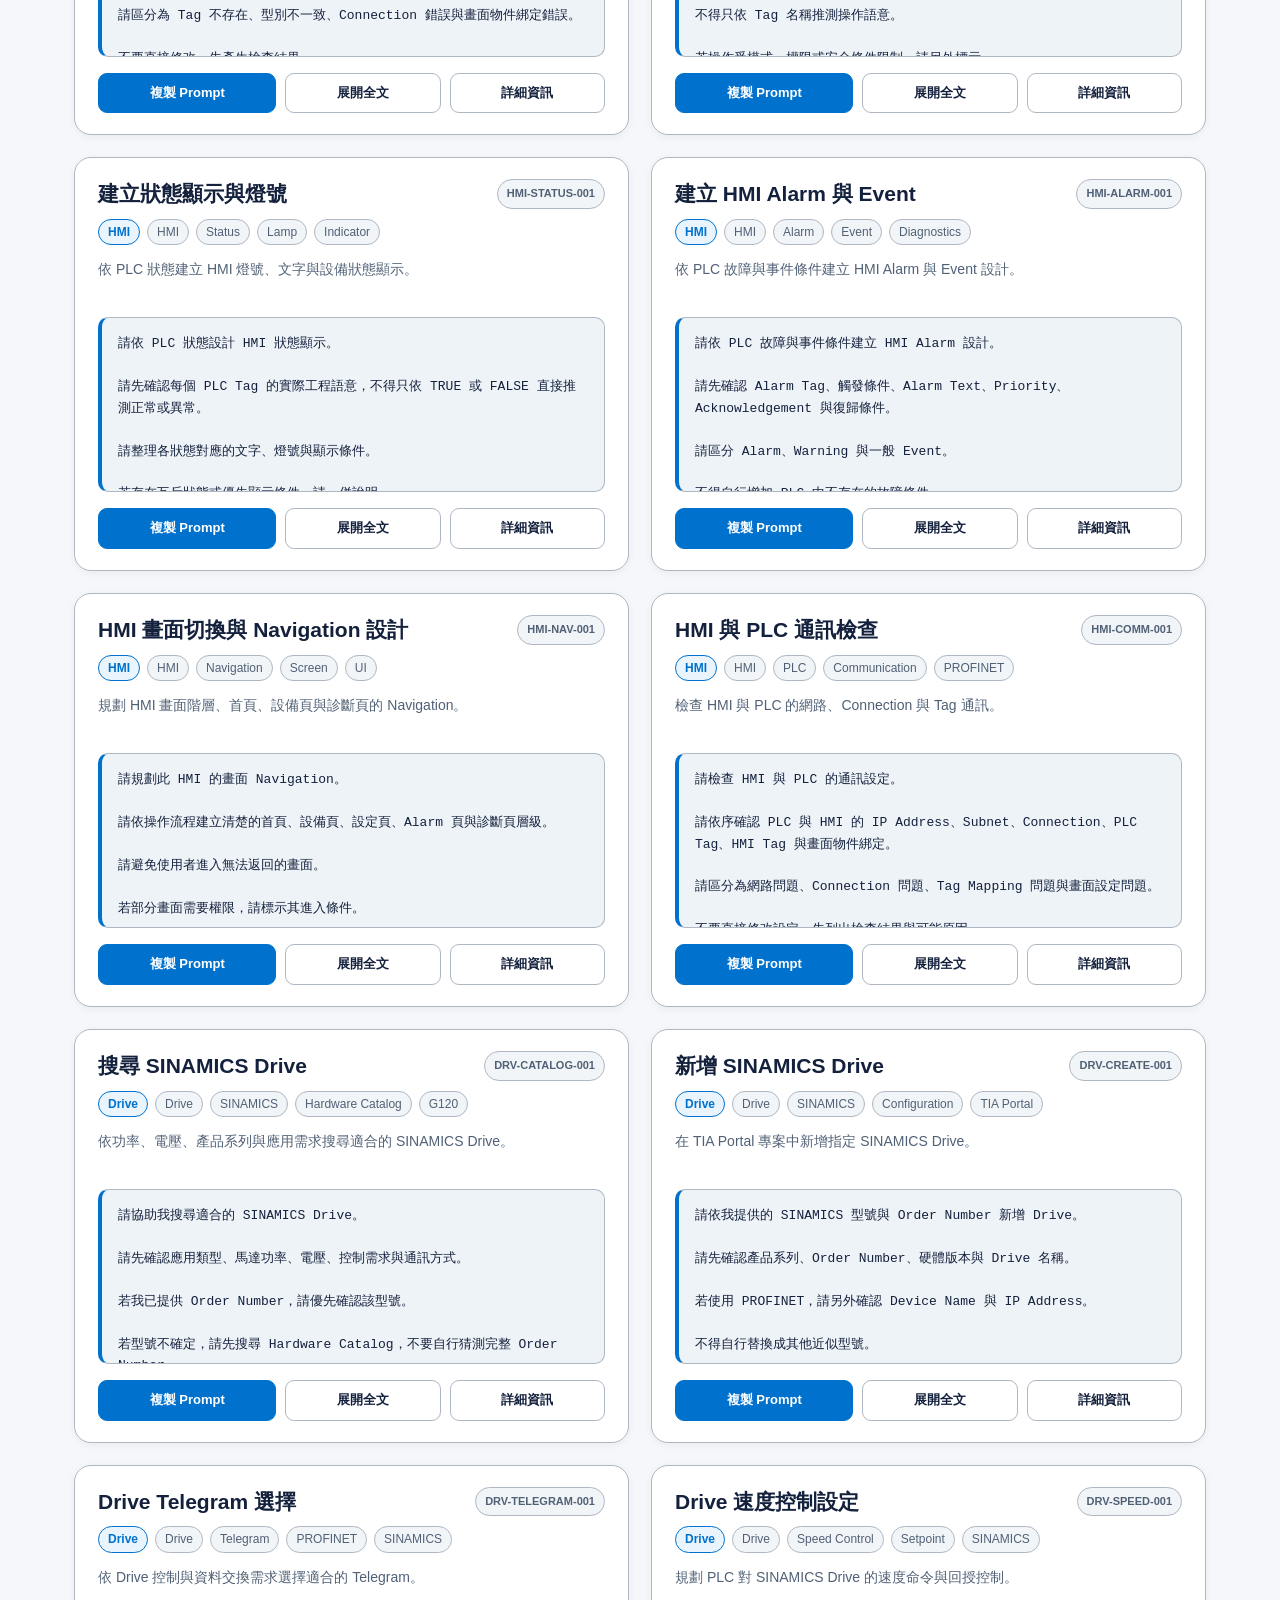
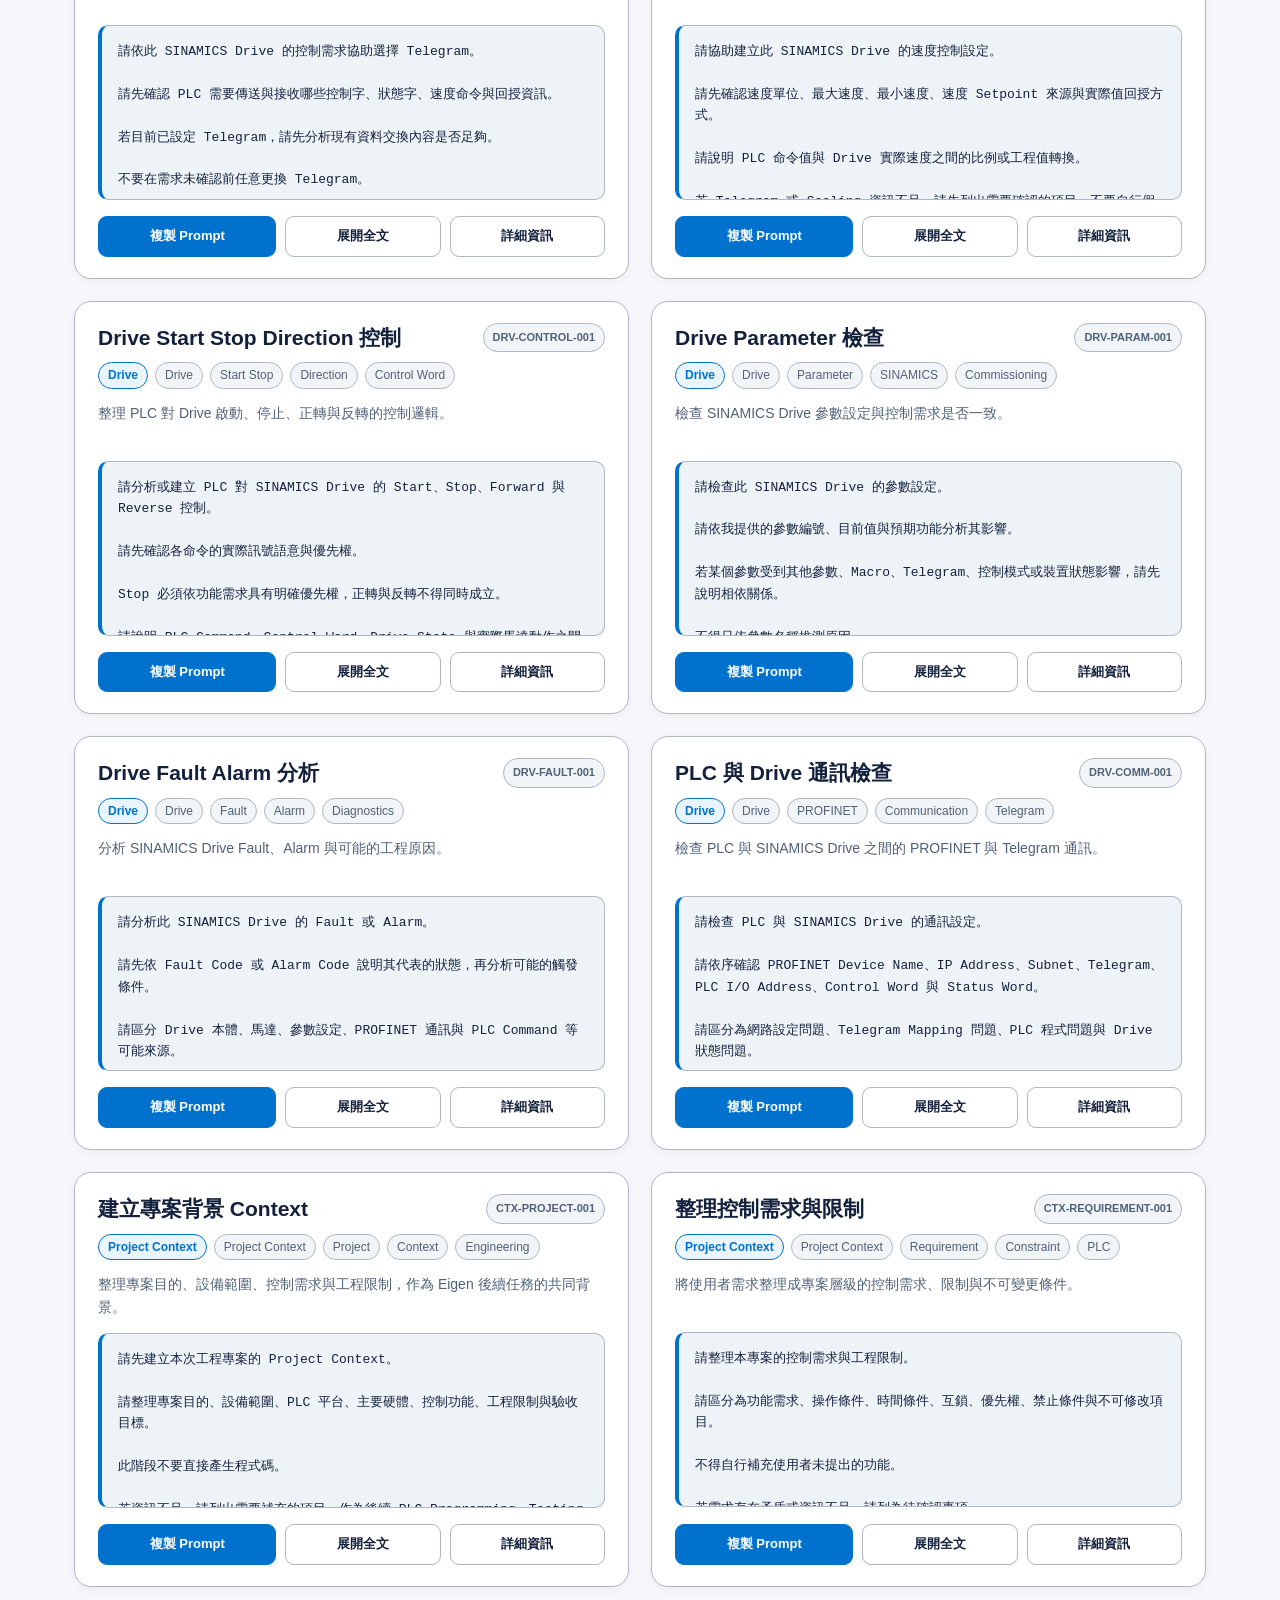
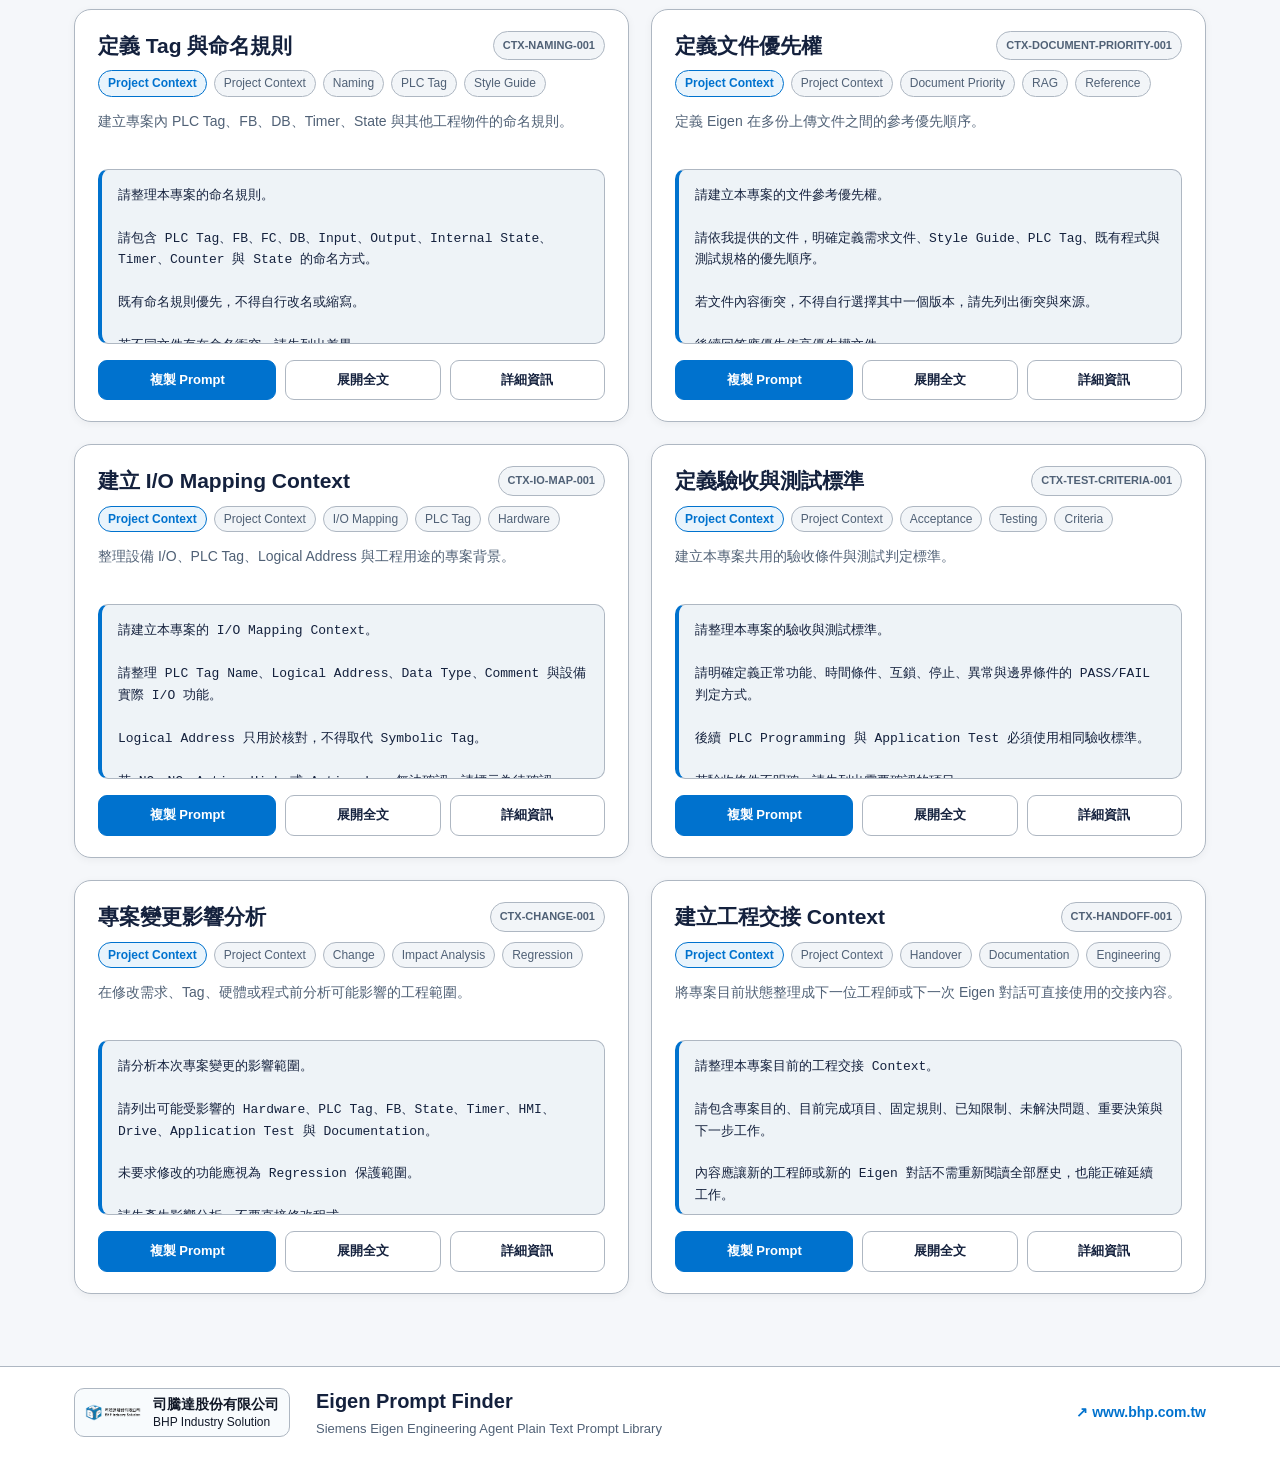
==== commit cc984a17: "Add AI TIA SCL Factory IO learning tab" ====
--- a/index.html
+++ b/index.html
@@ -2067,6 +2067,11 @@
   <a href="plc-natural-language-trainer.html">
     PLC 自然語言需求抽籤訓練器
   </a>
+  
+  <a href="ai-tia-scl-factoryio-student.html">
+    AI × TIA SCL × Factory I/O 學習教材
+  </a>
+  
 </nav>
 
 
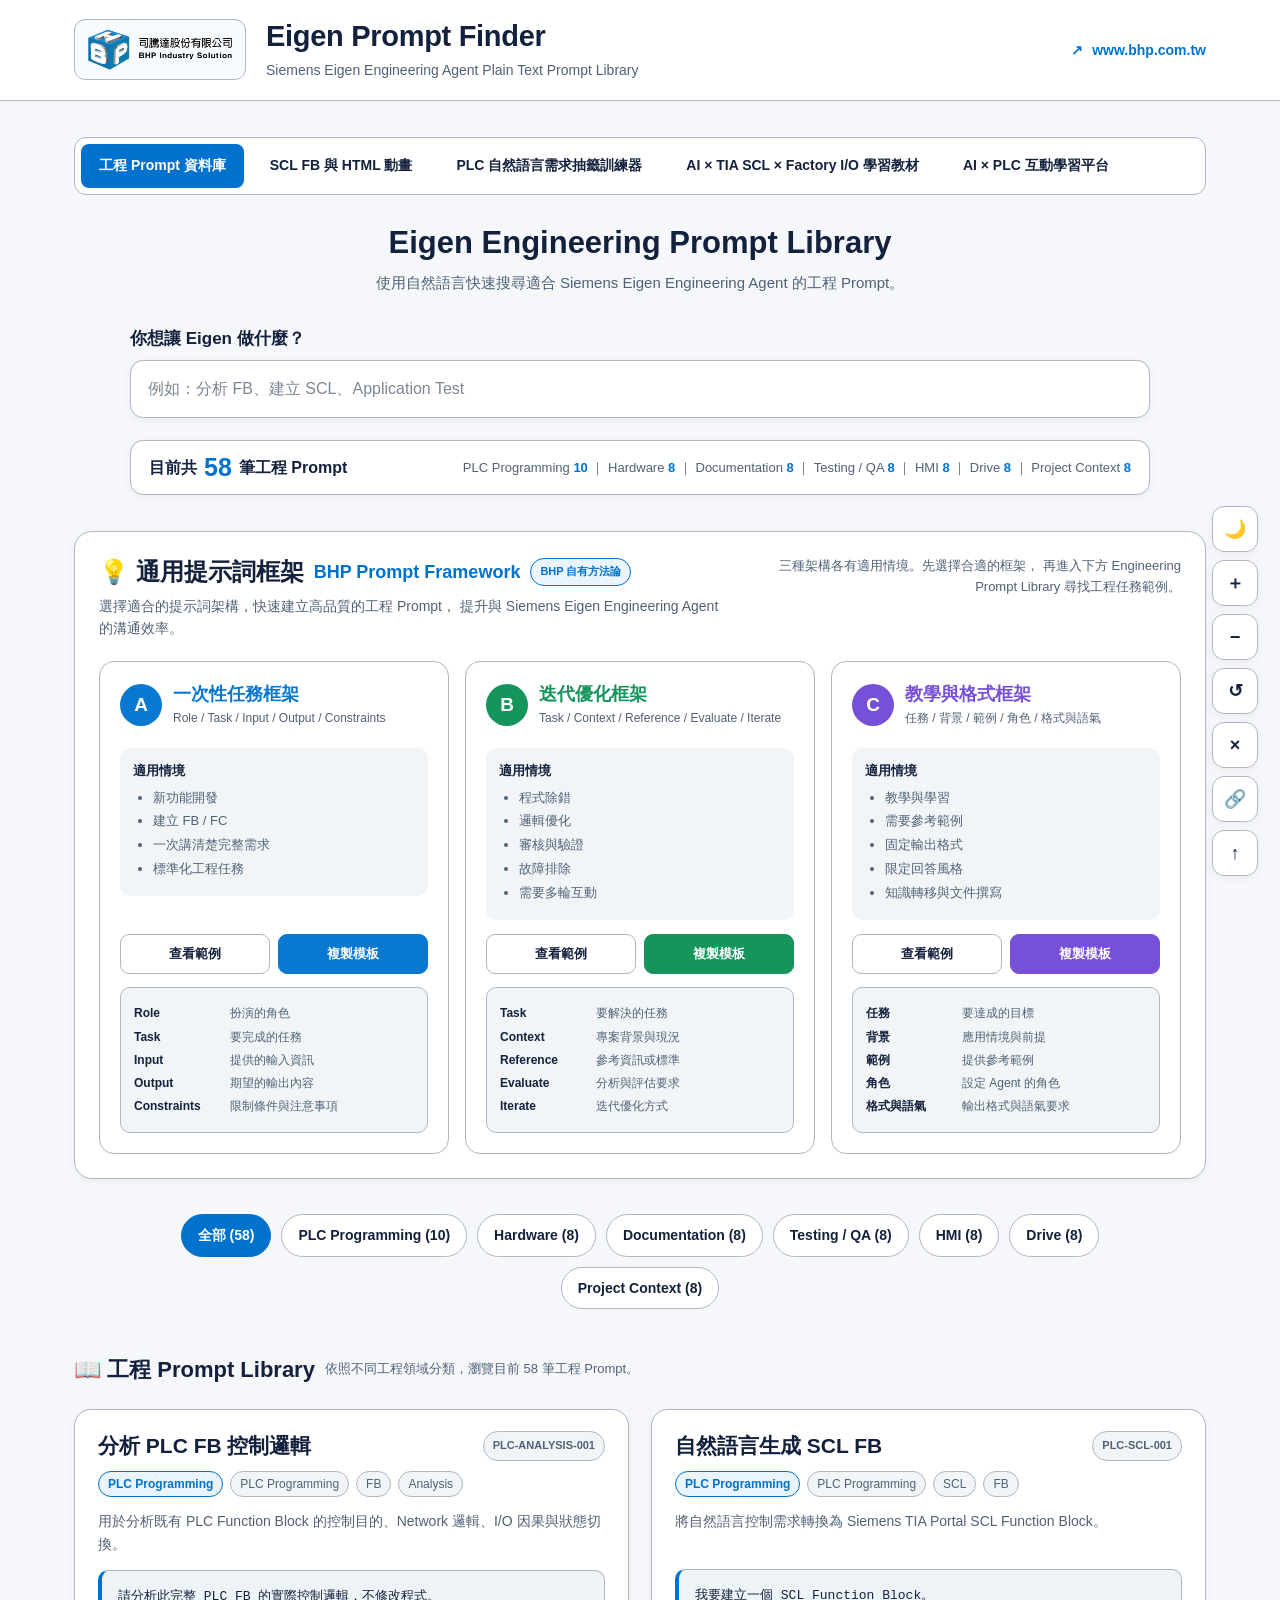
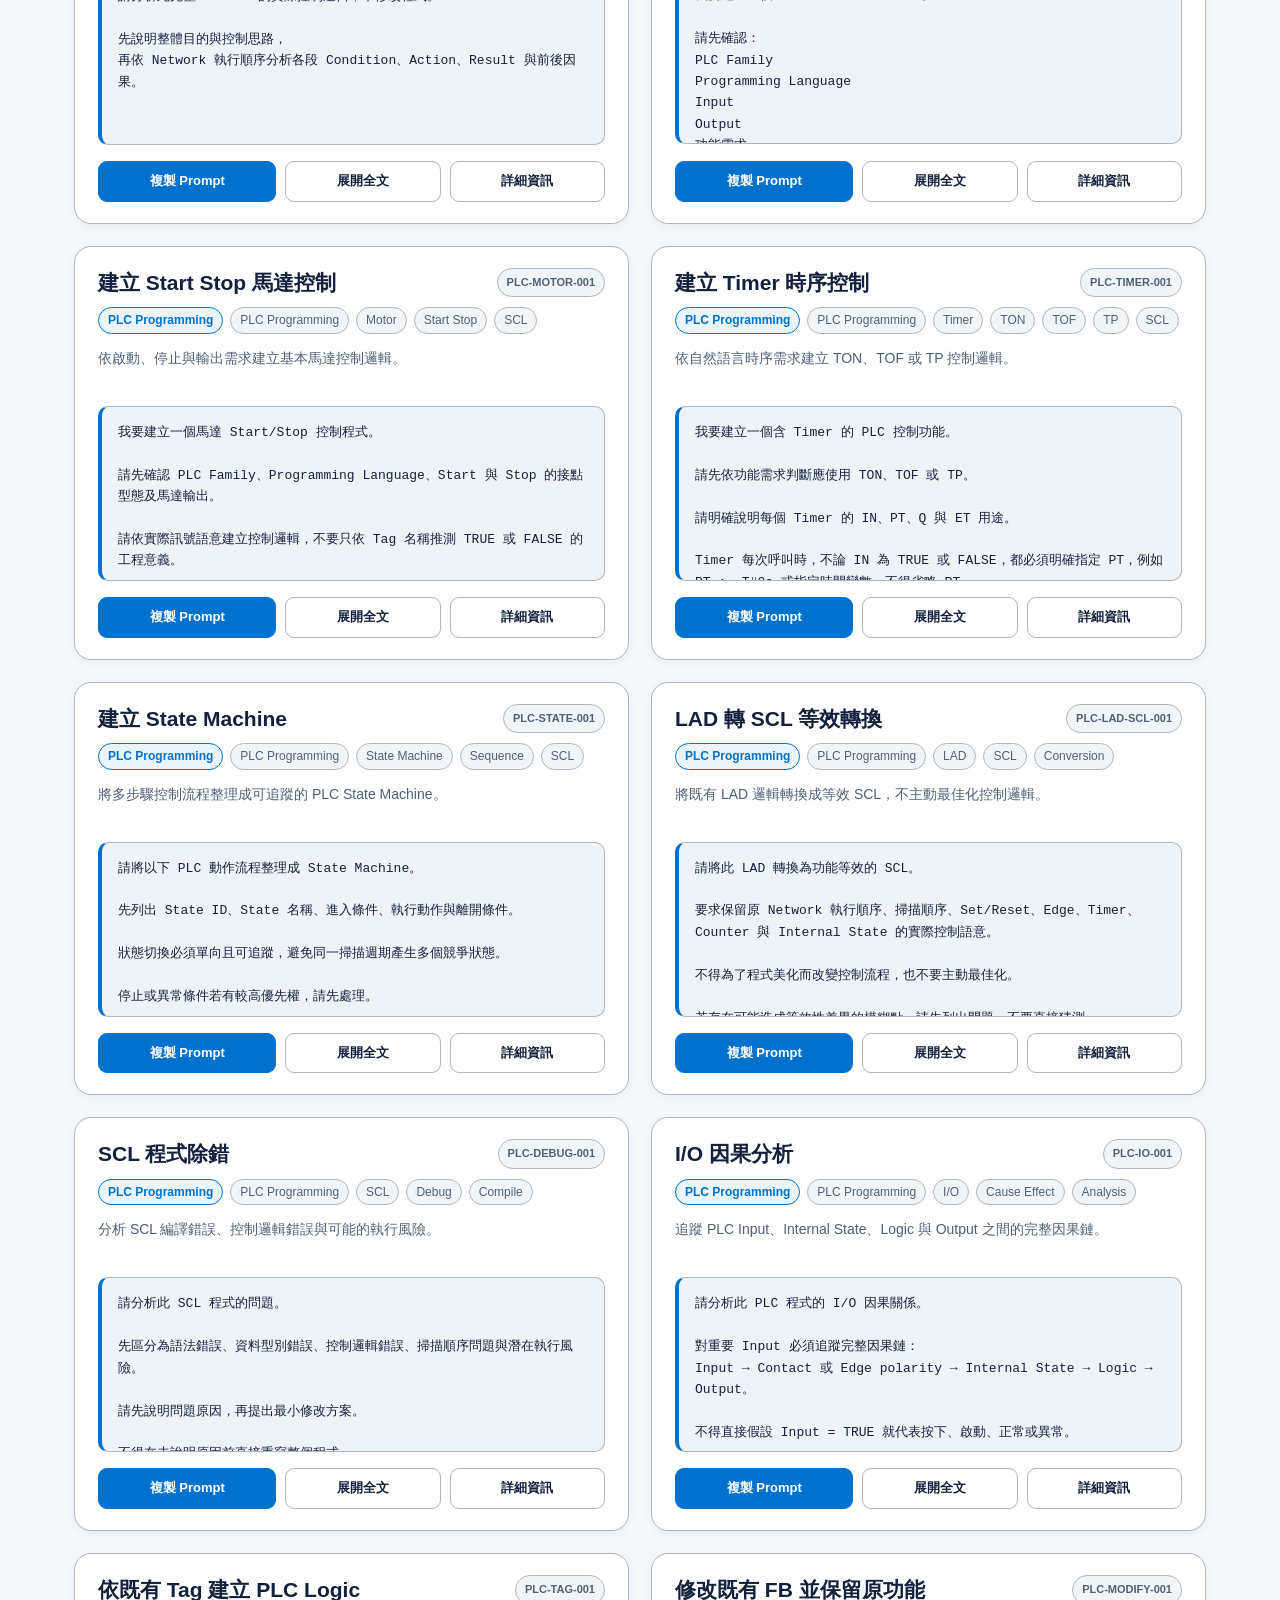
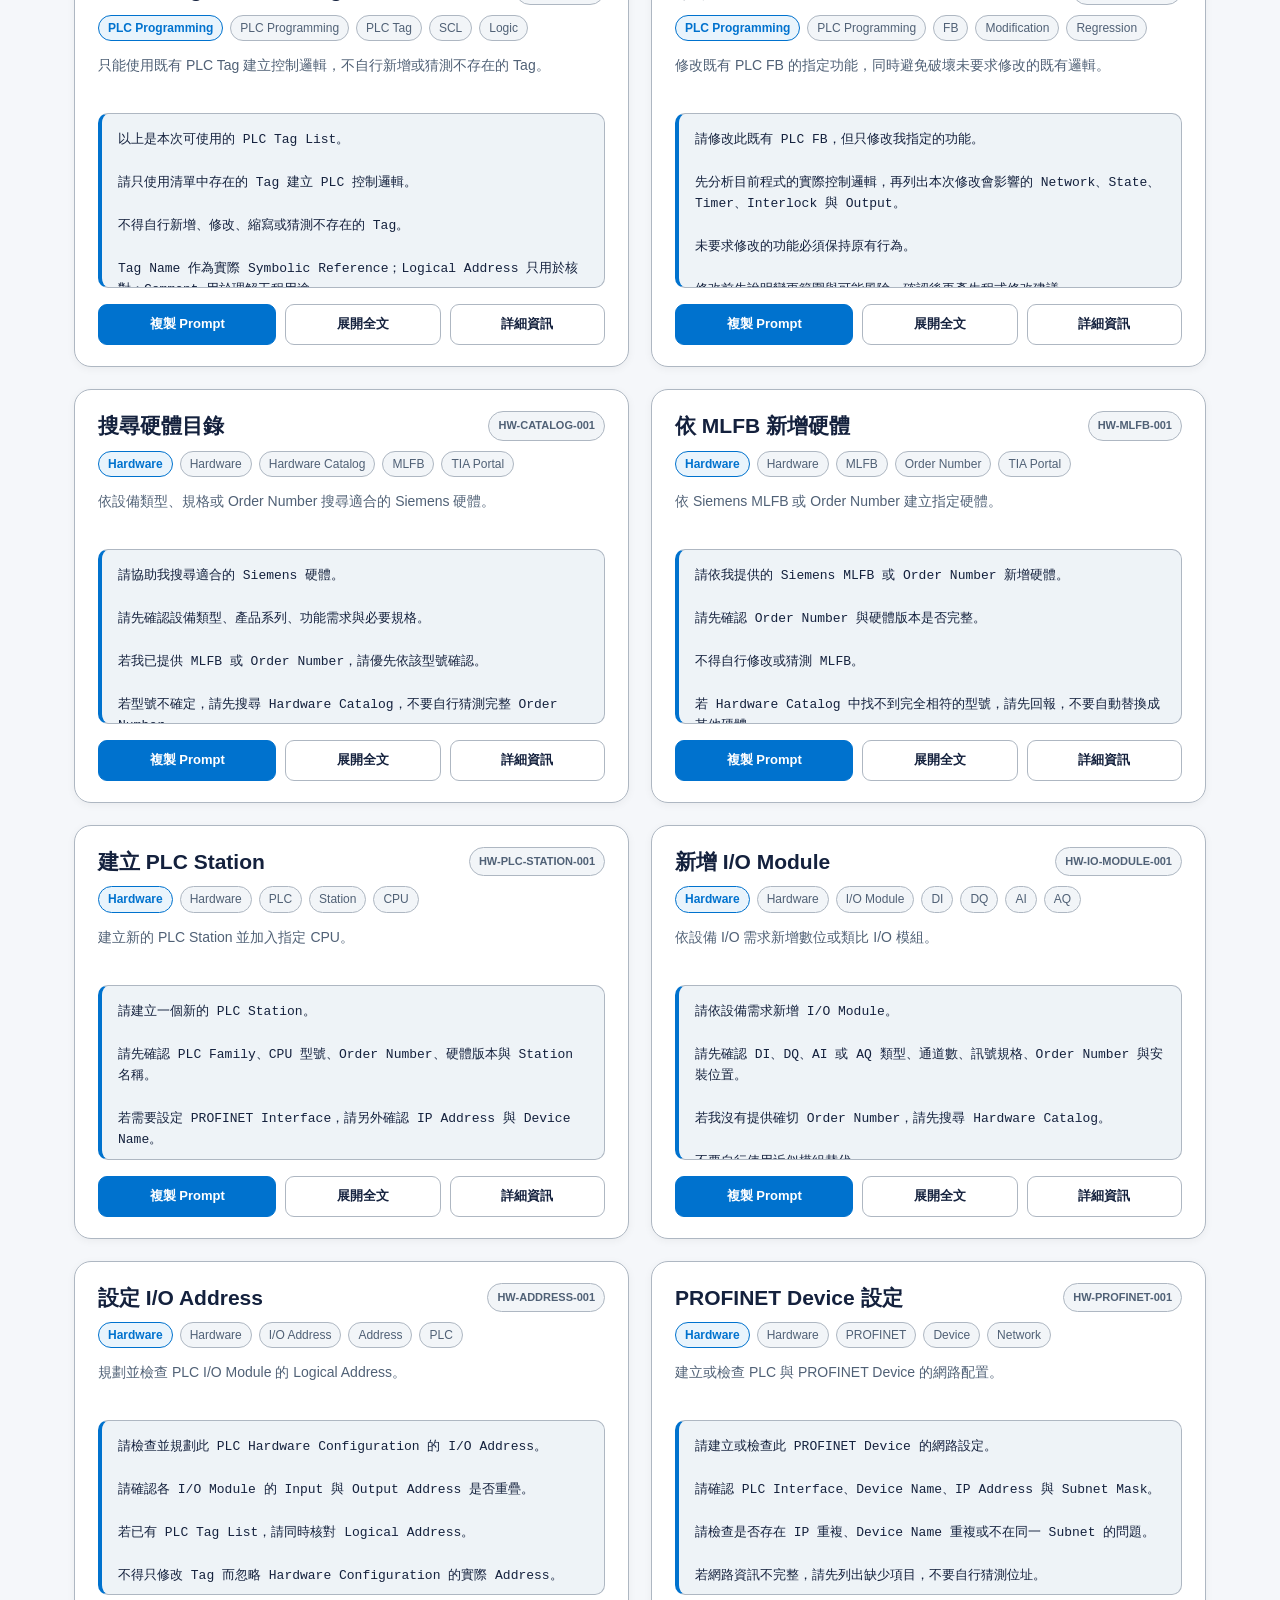
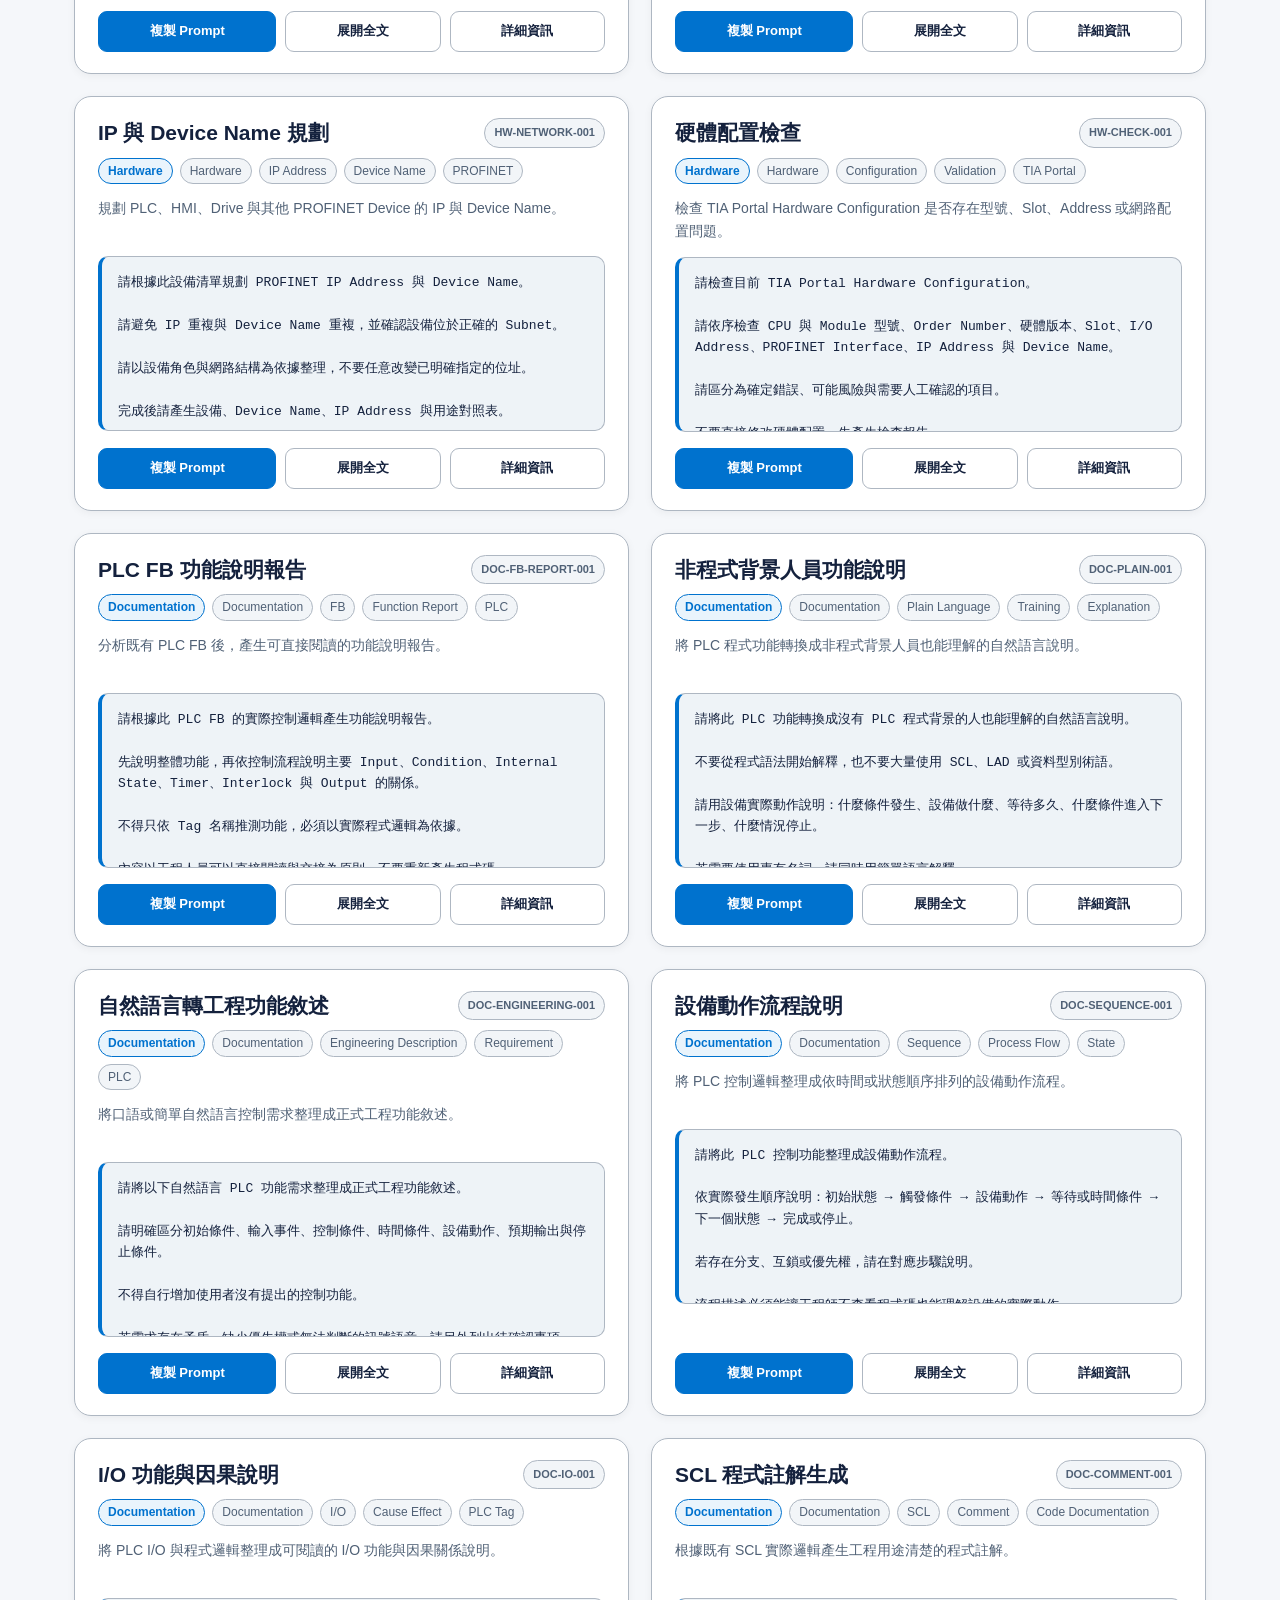
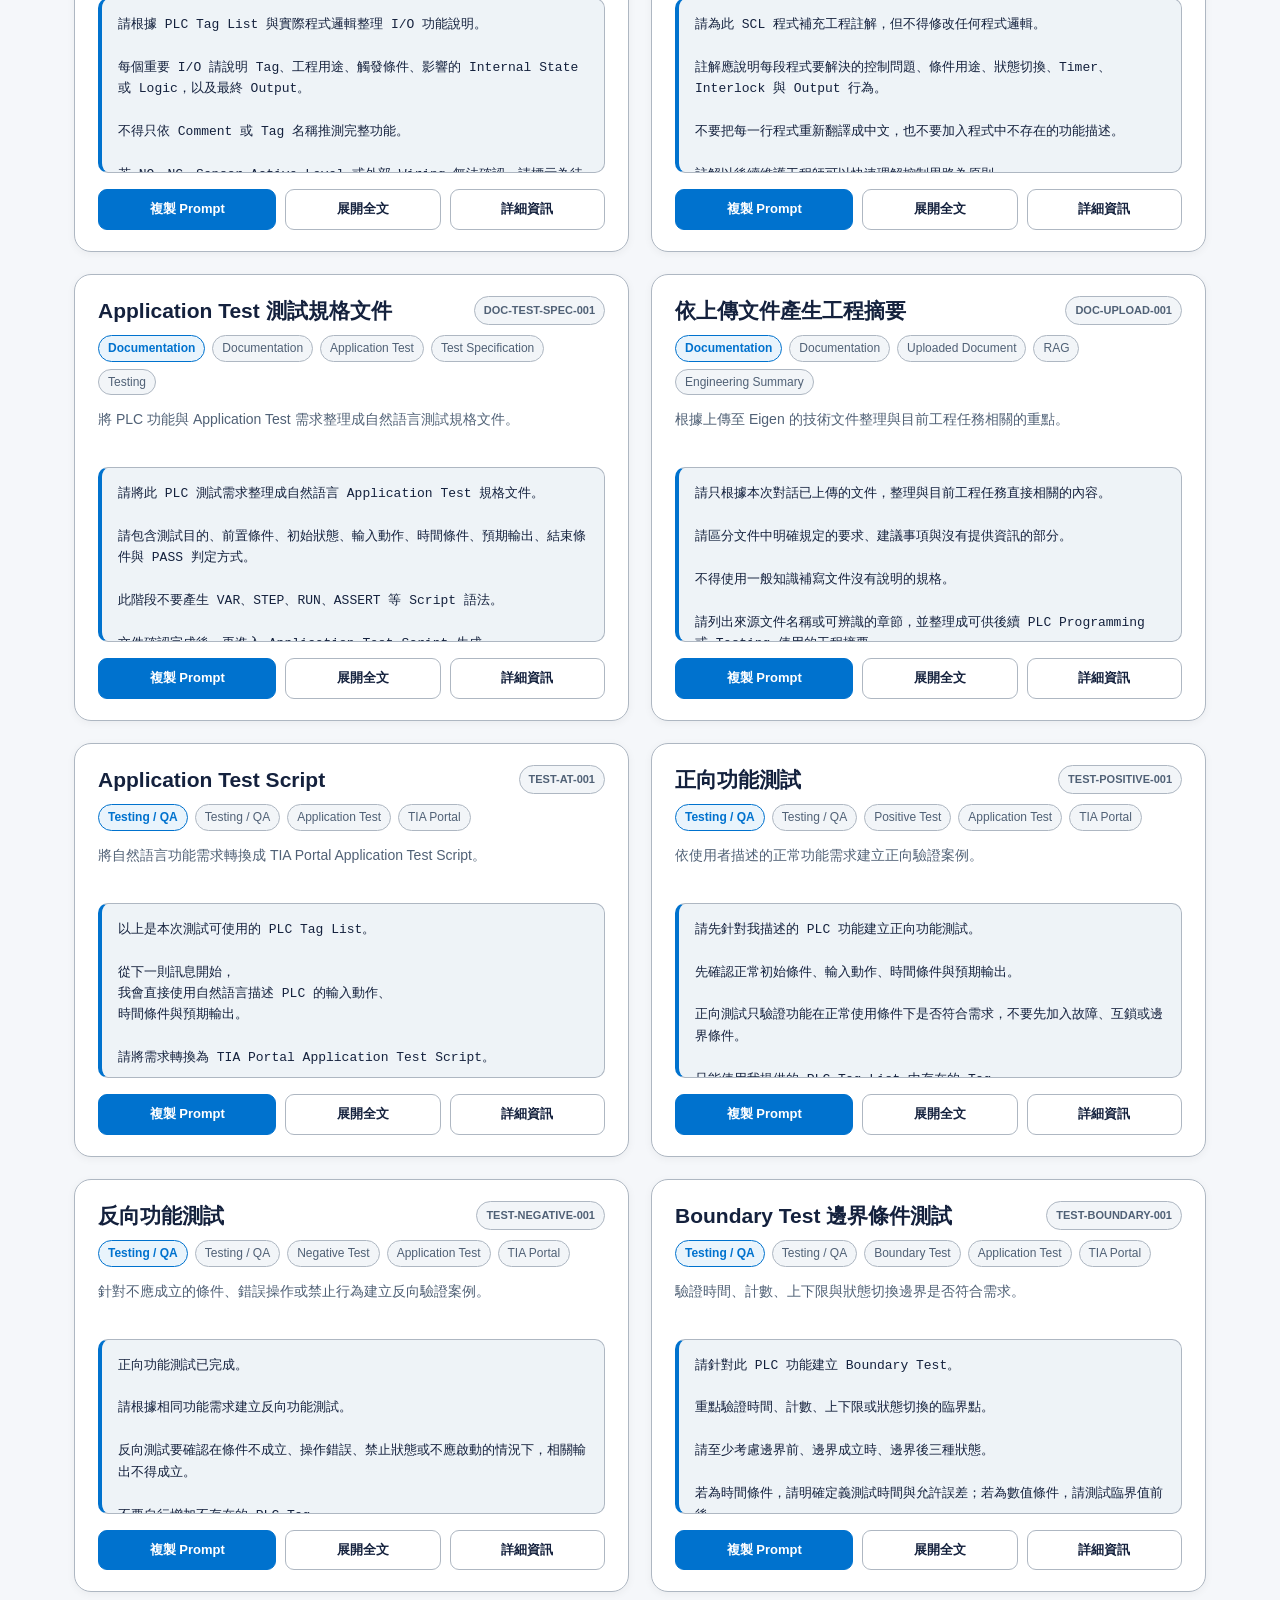
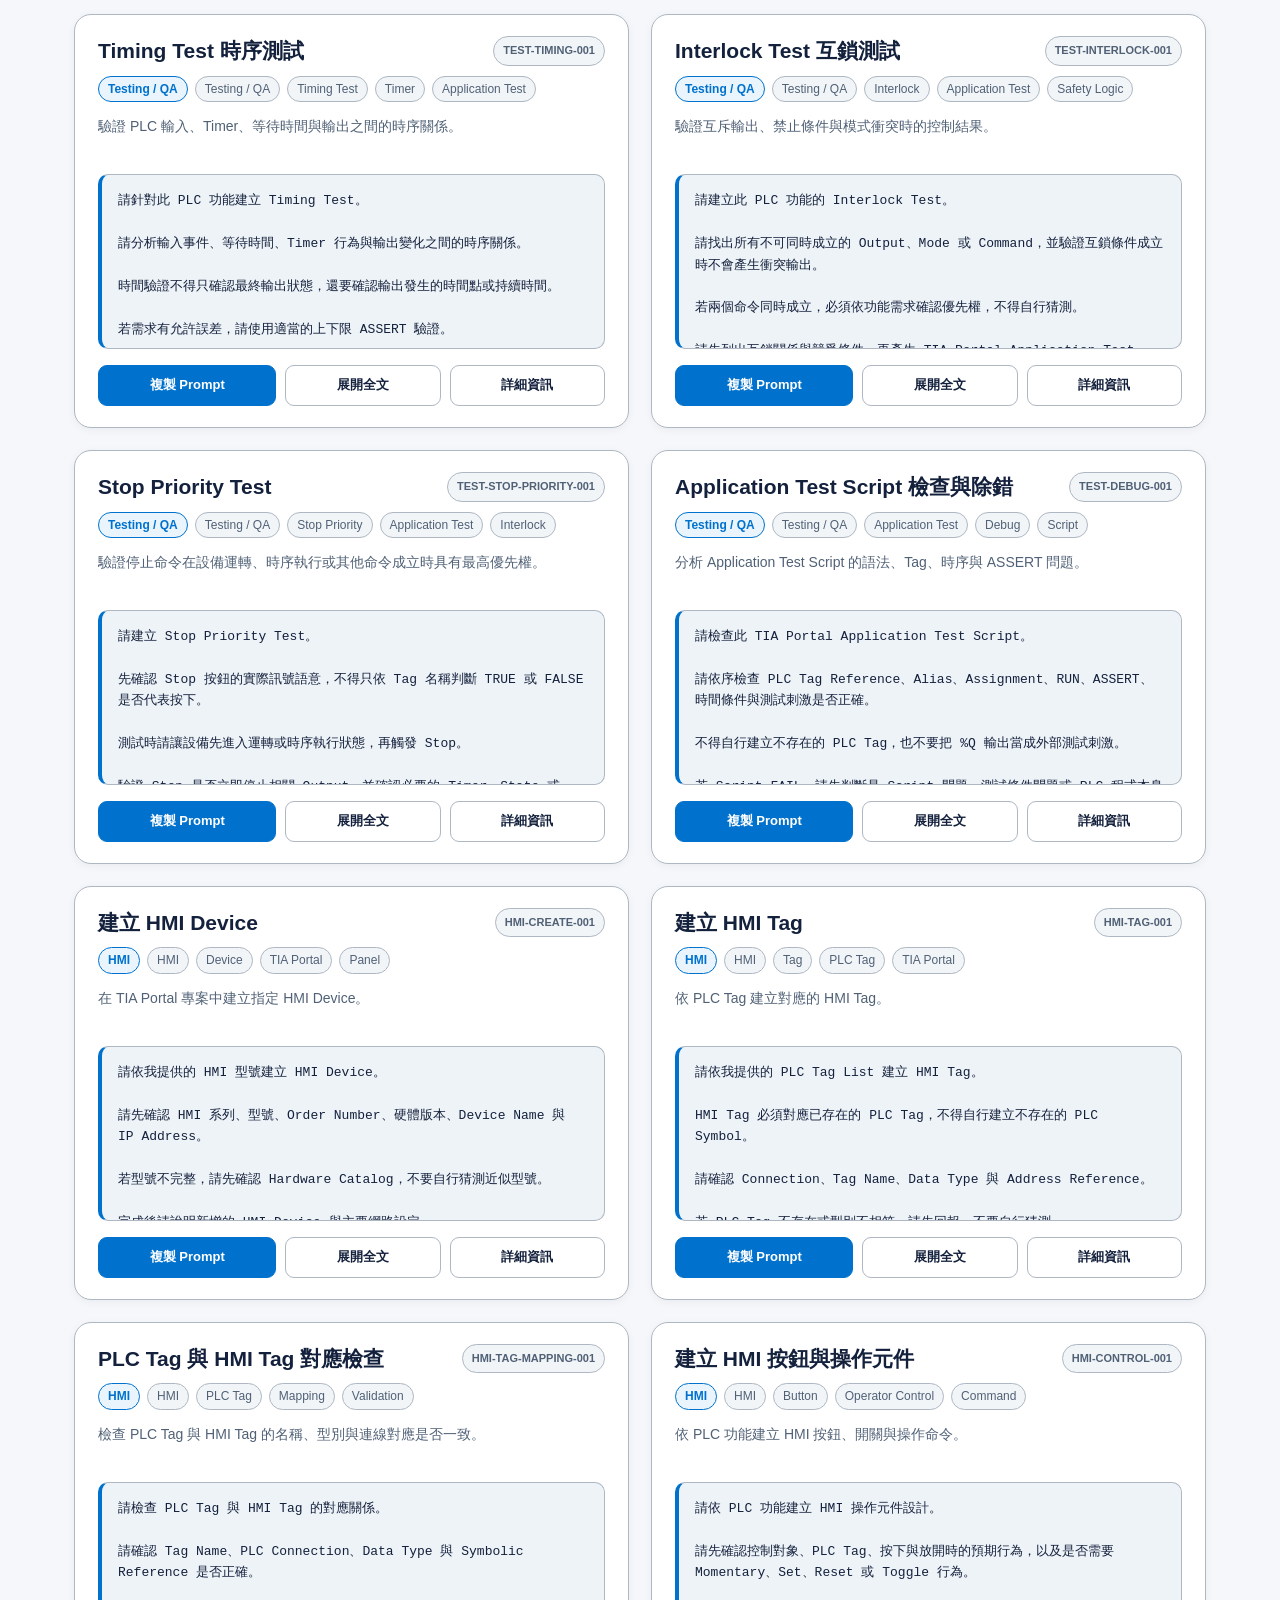
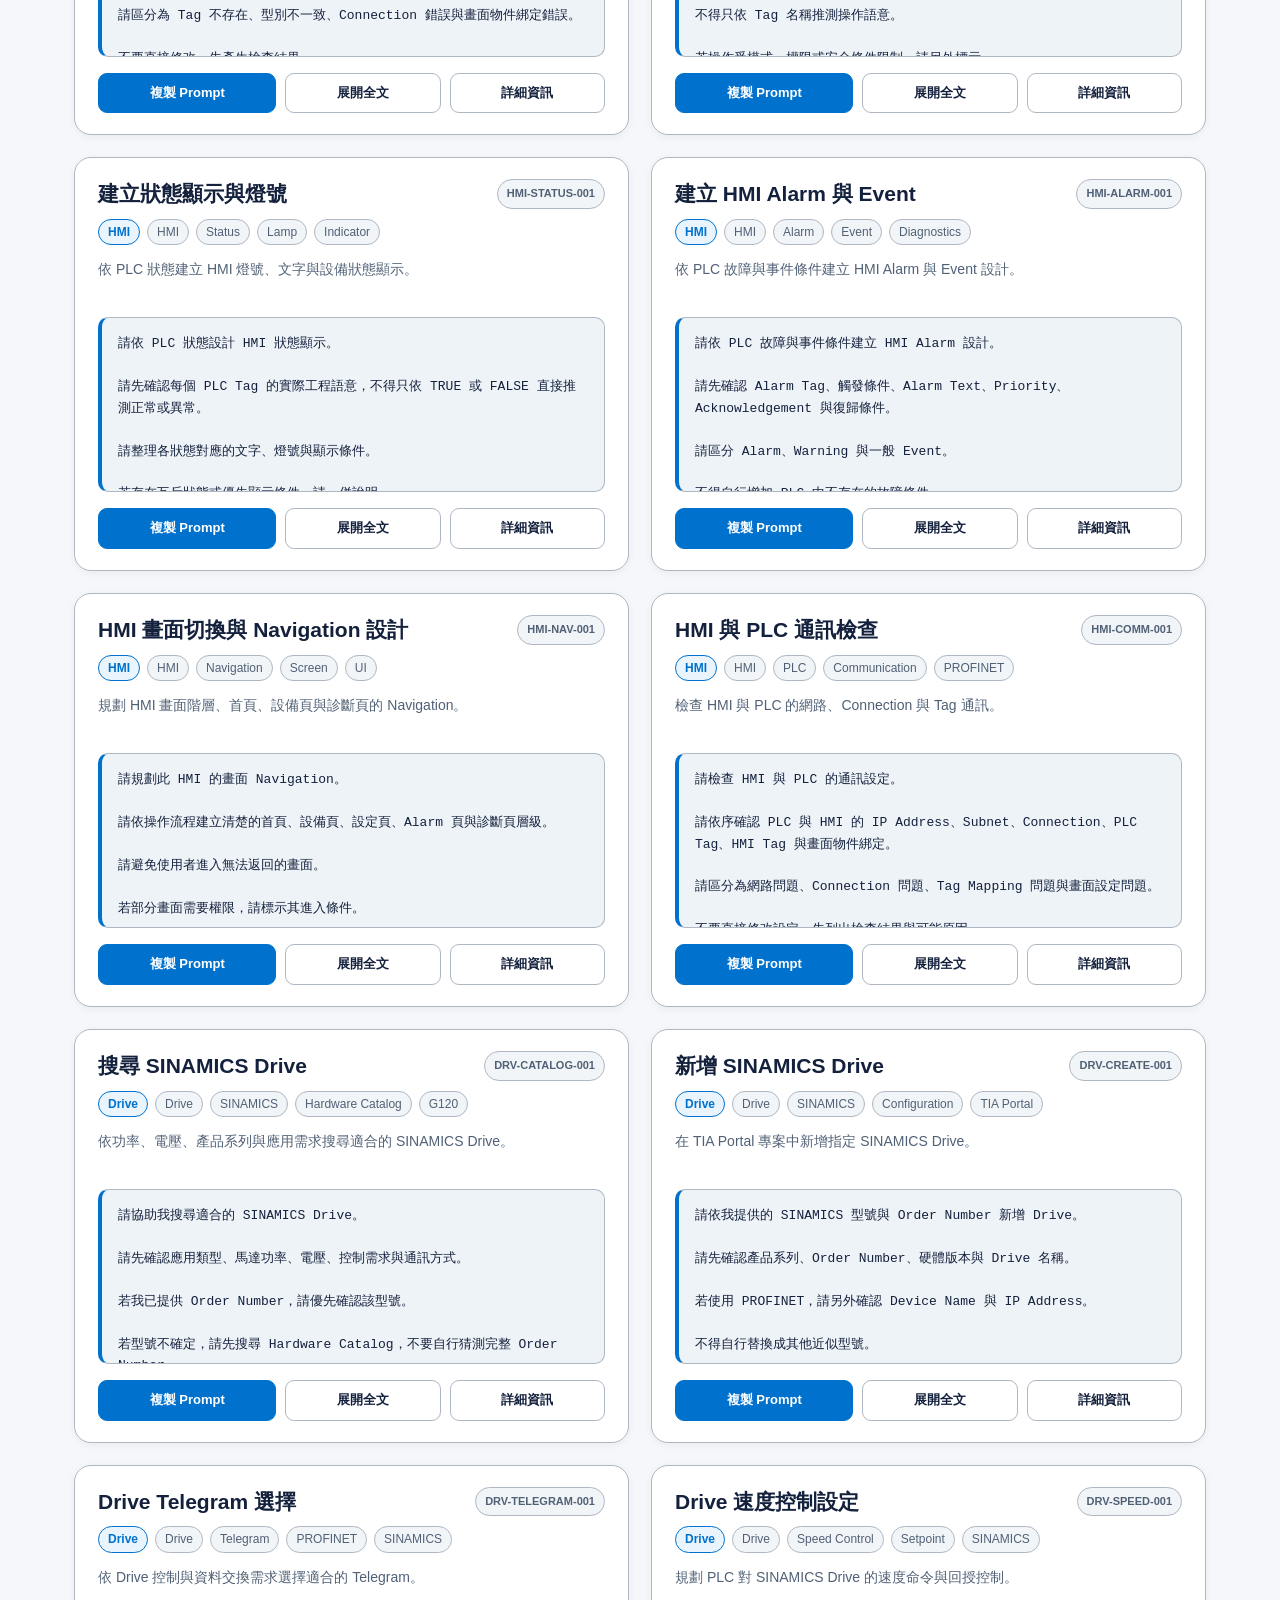
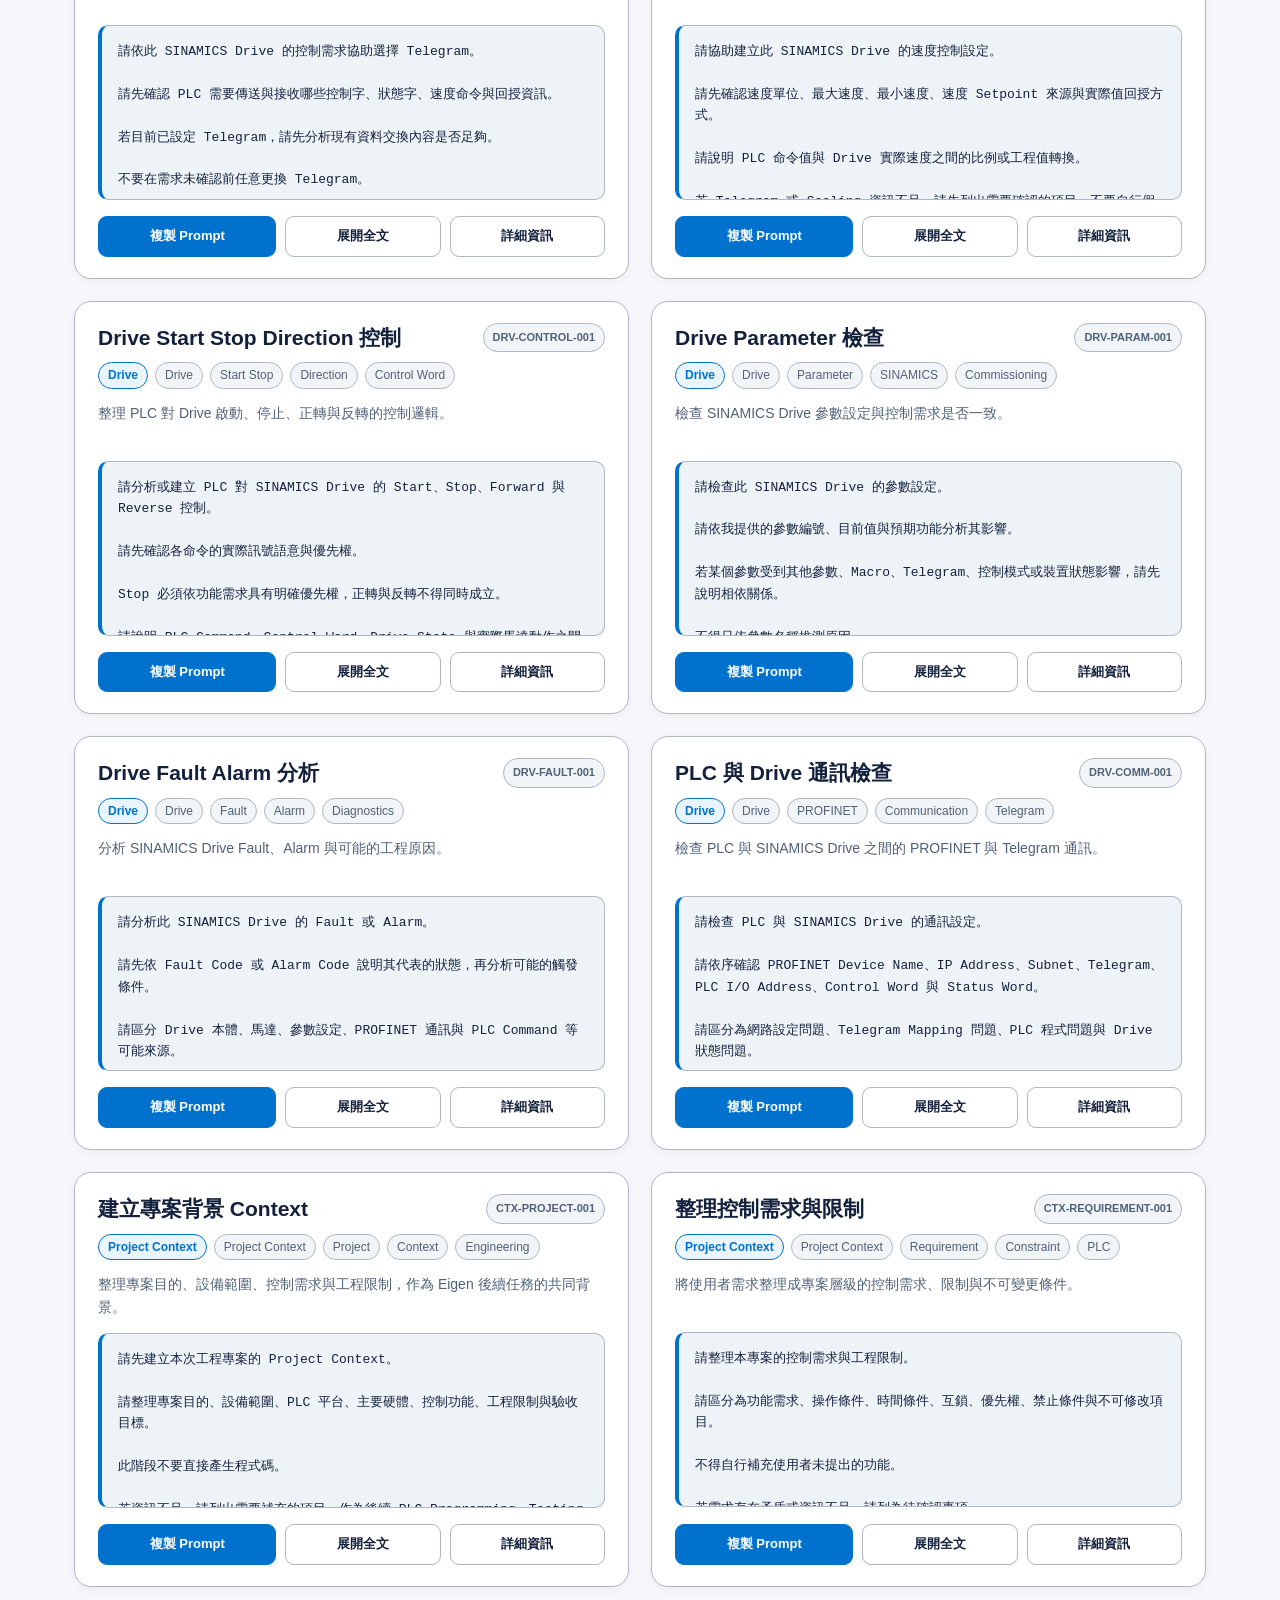
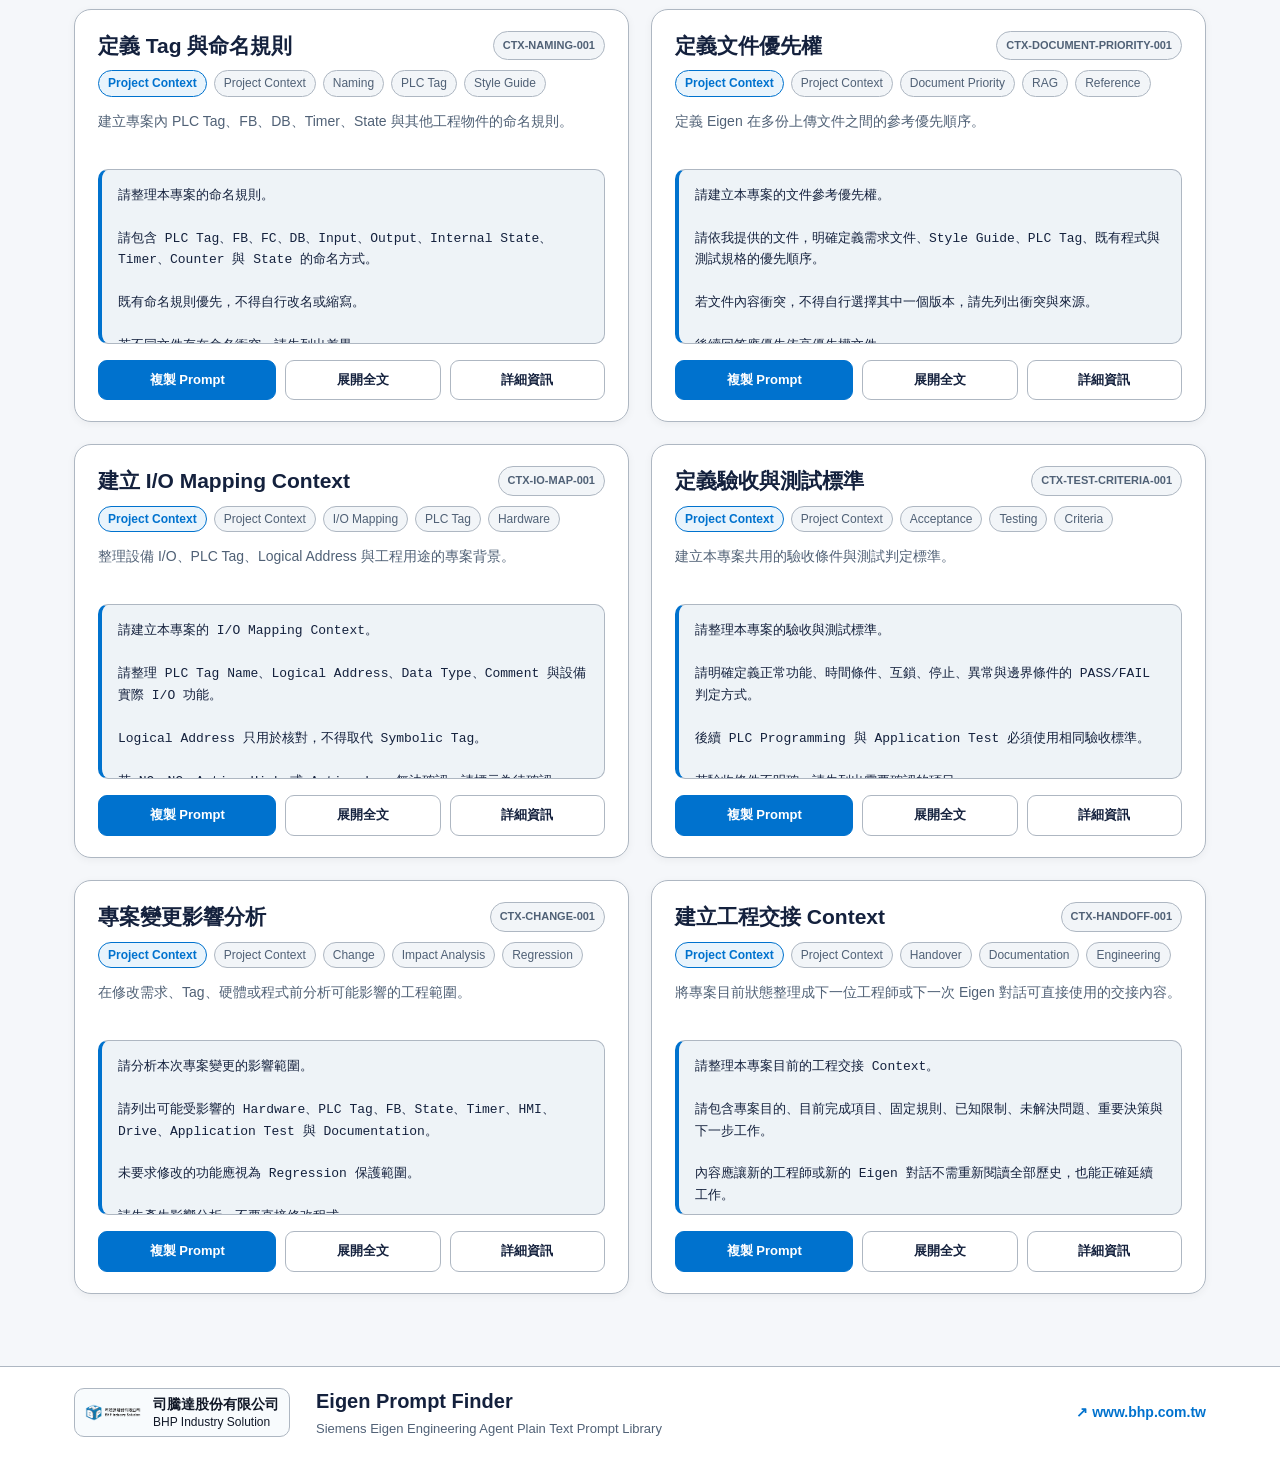
==== commit ae3df119: "Add AI PLC learning hub link" ====
--- a/index.html
+++ b/index.html
@@ -2071,6 +2071,14 @@
   <a href="ai-tia-scl-factoryio-student.html">
     AI × TIA SCL × Factory I/O 學習教材
   </a>
+
+<a
+  href="https://bhptw.github.io/ai-plc-learning-hub/index.html"
+  target="_blank"
+  rel="noopener noreferrer"
+>
+  AI × PLC 互動學習平台
+</a>
   
 </nav>
 
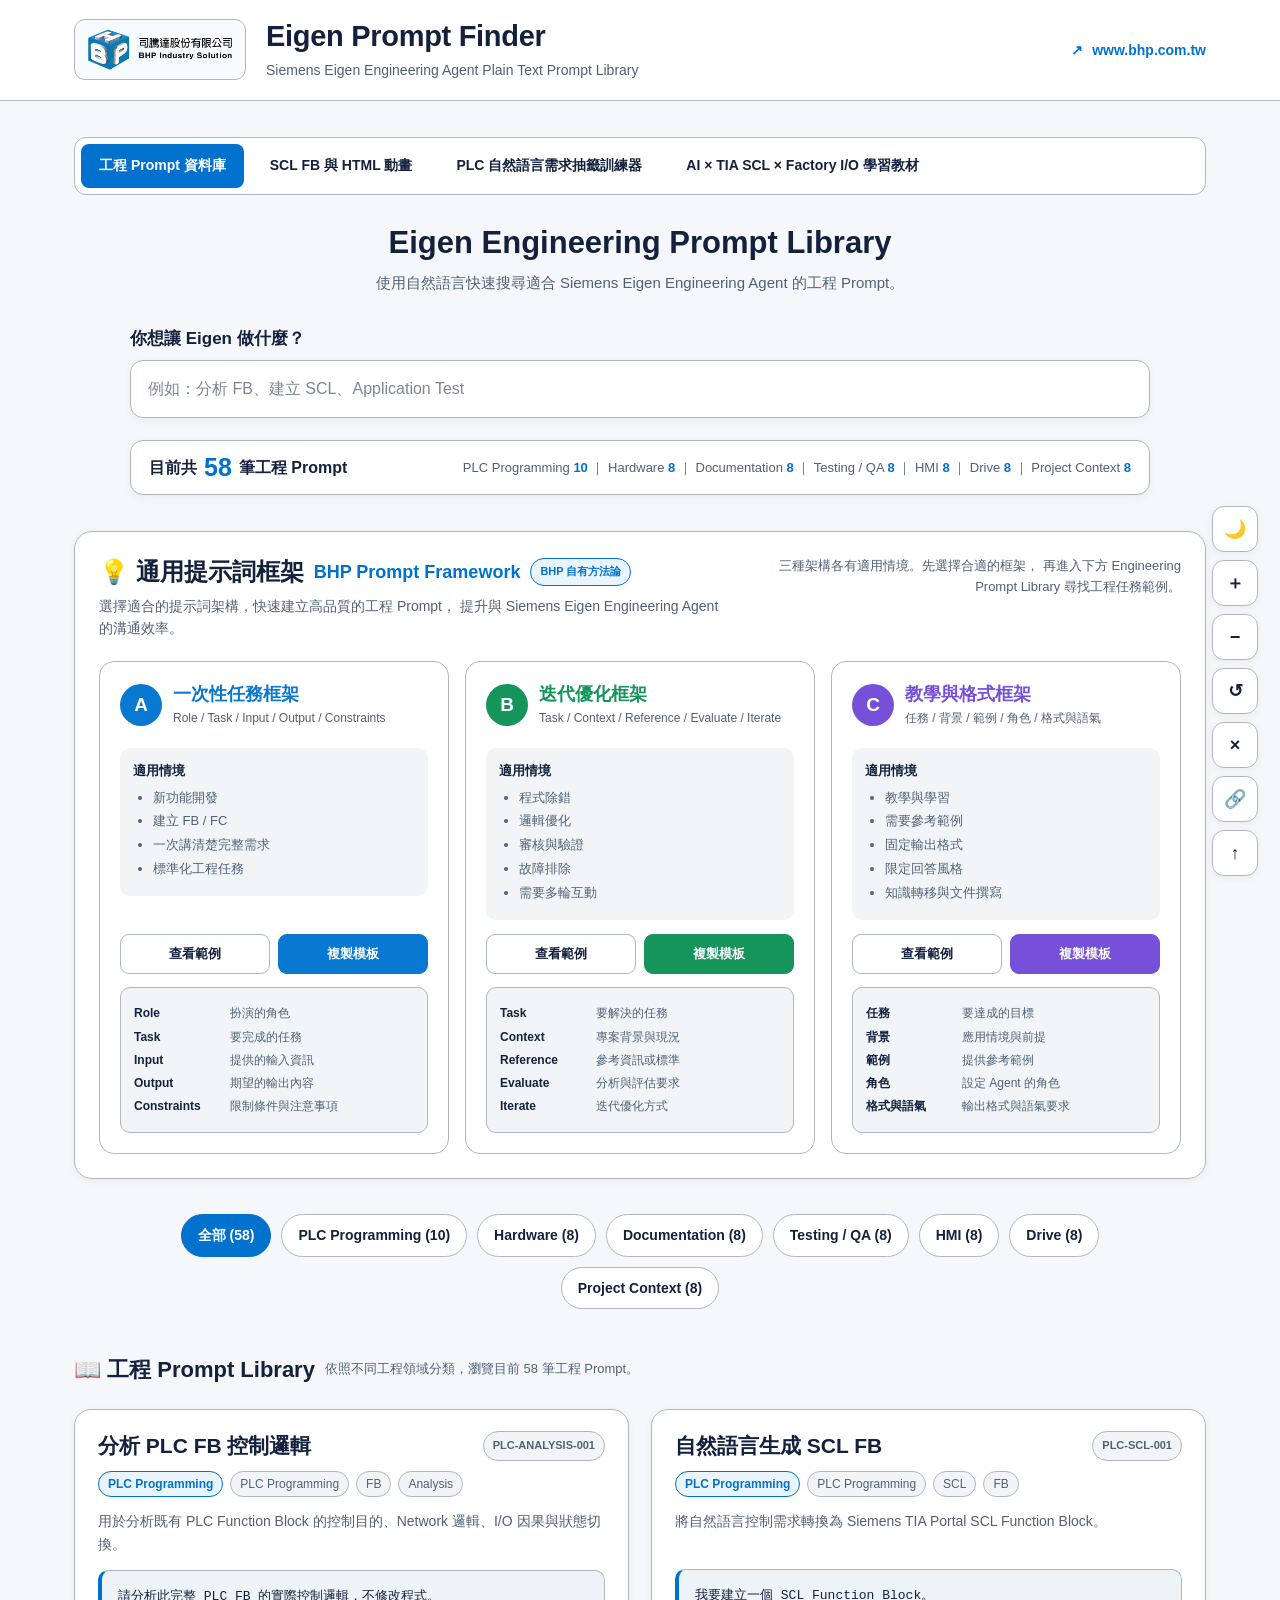
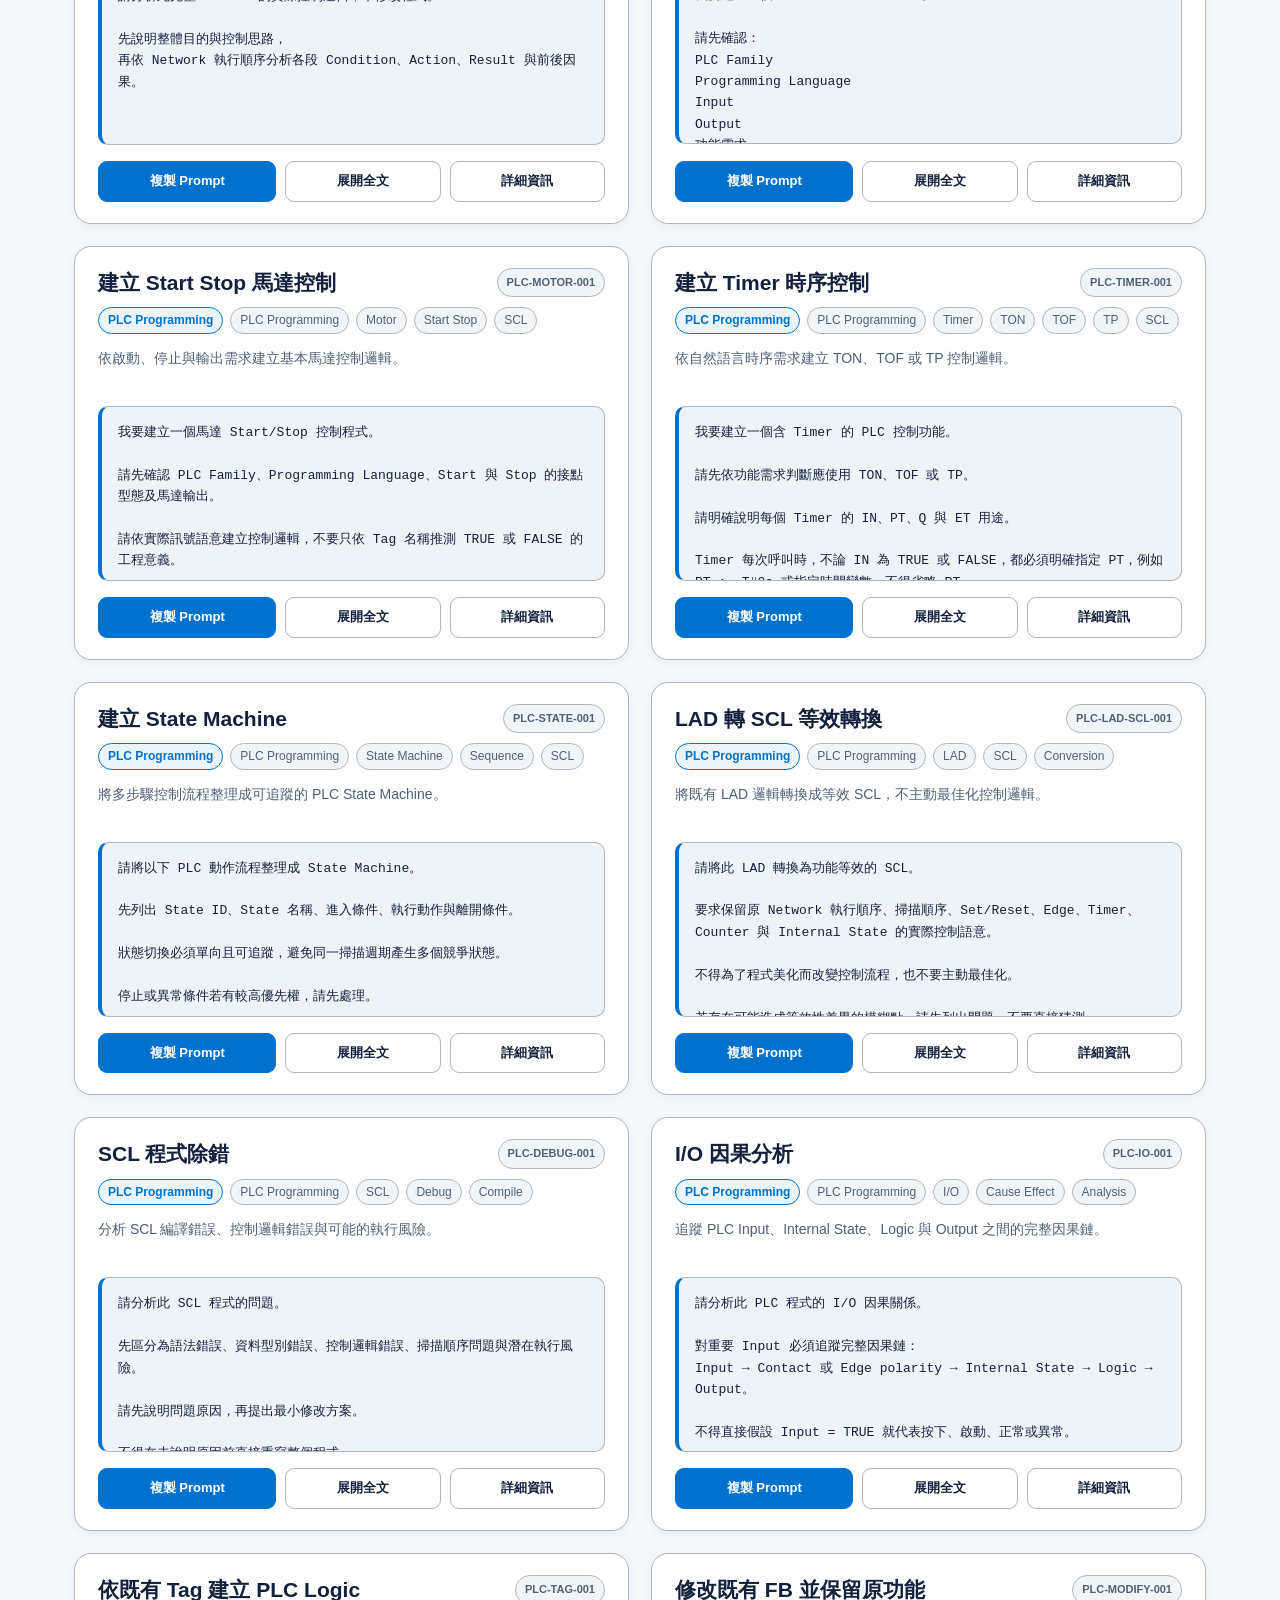
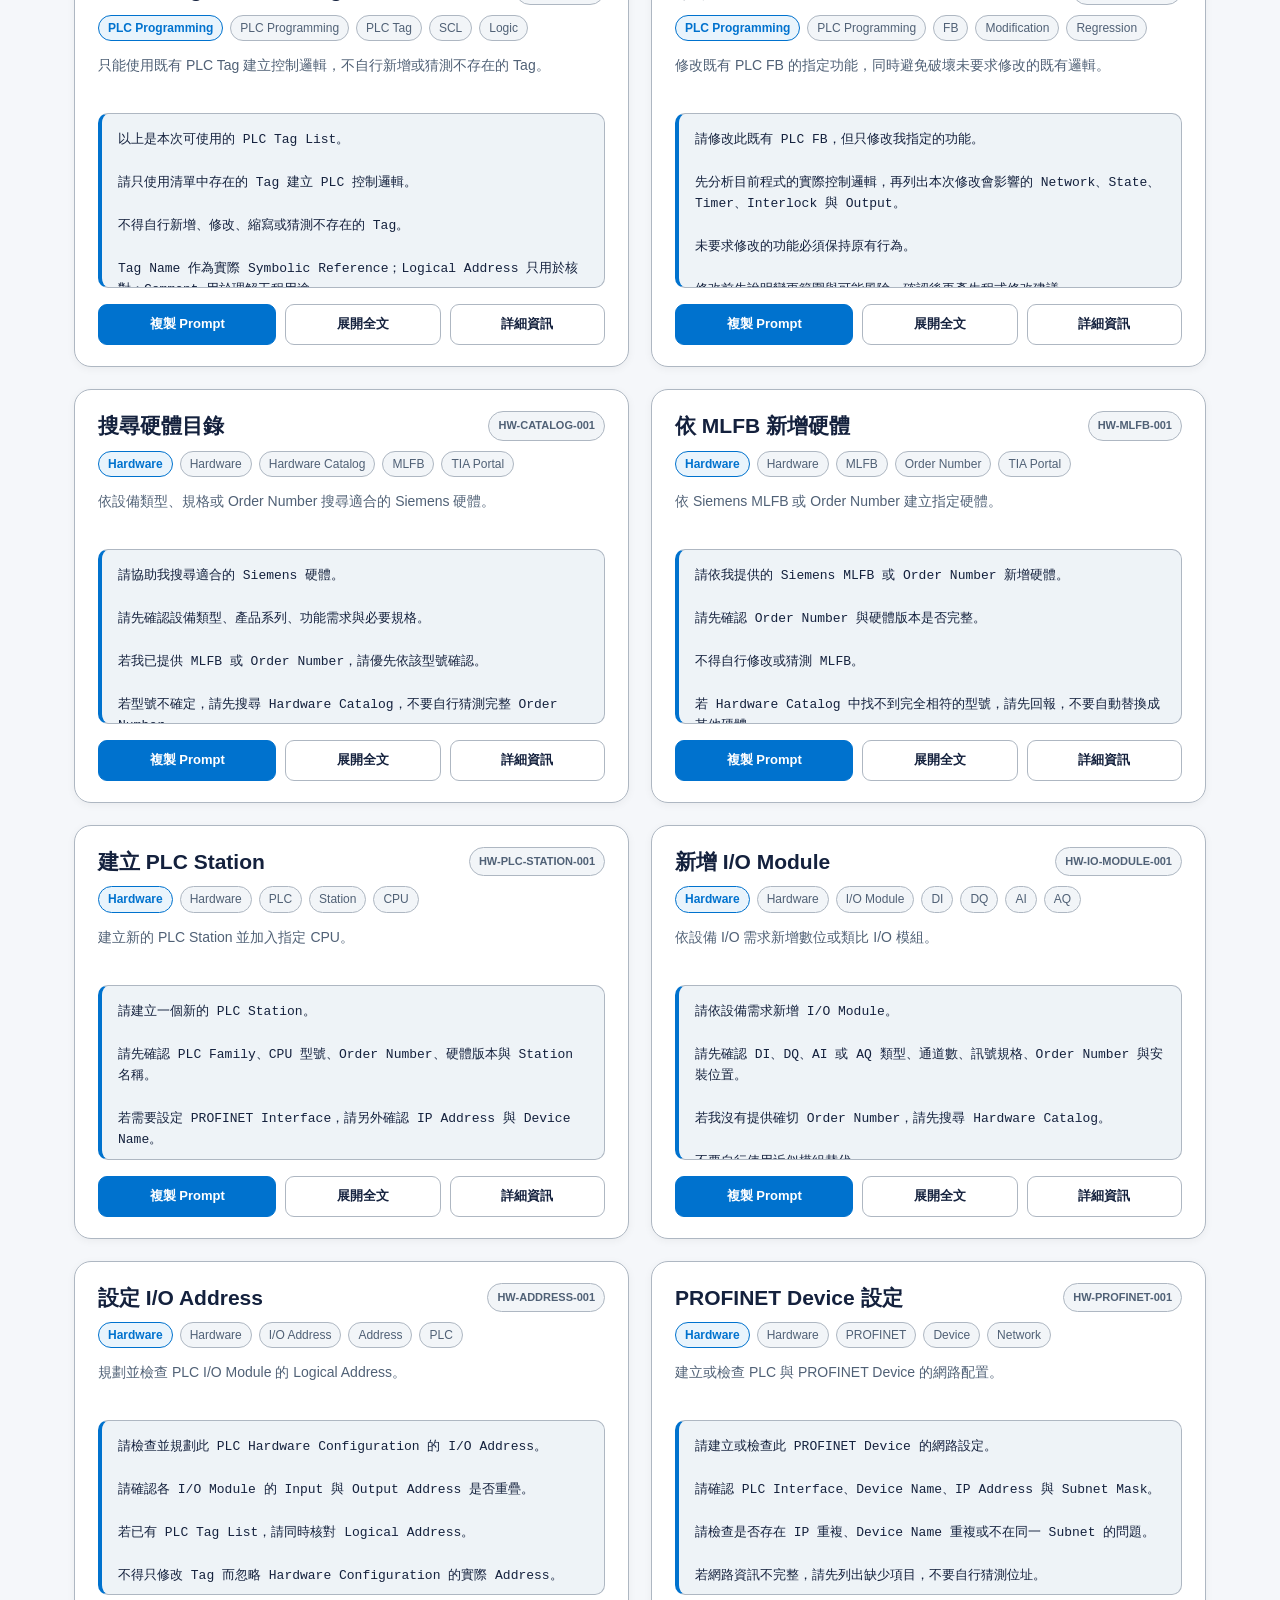
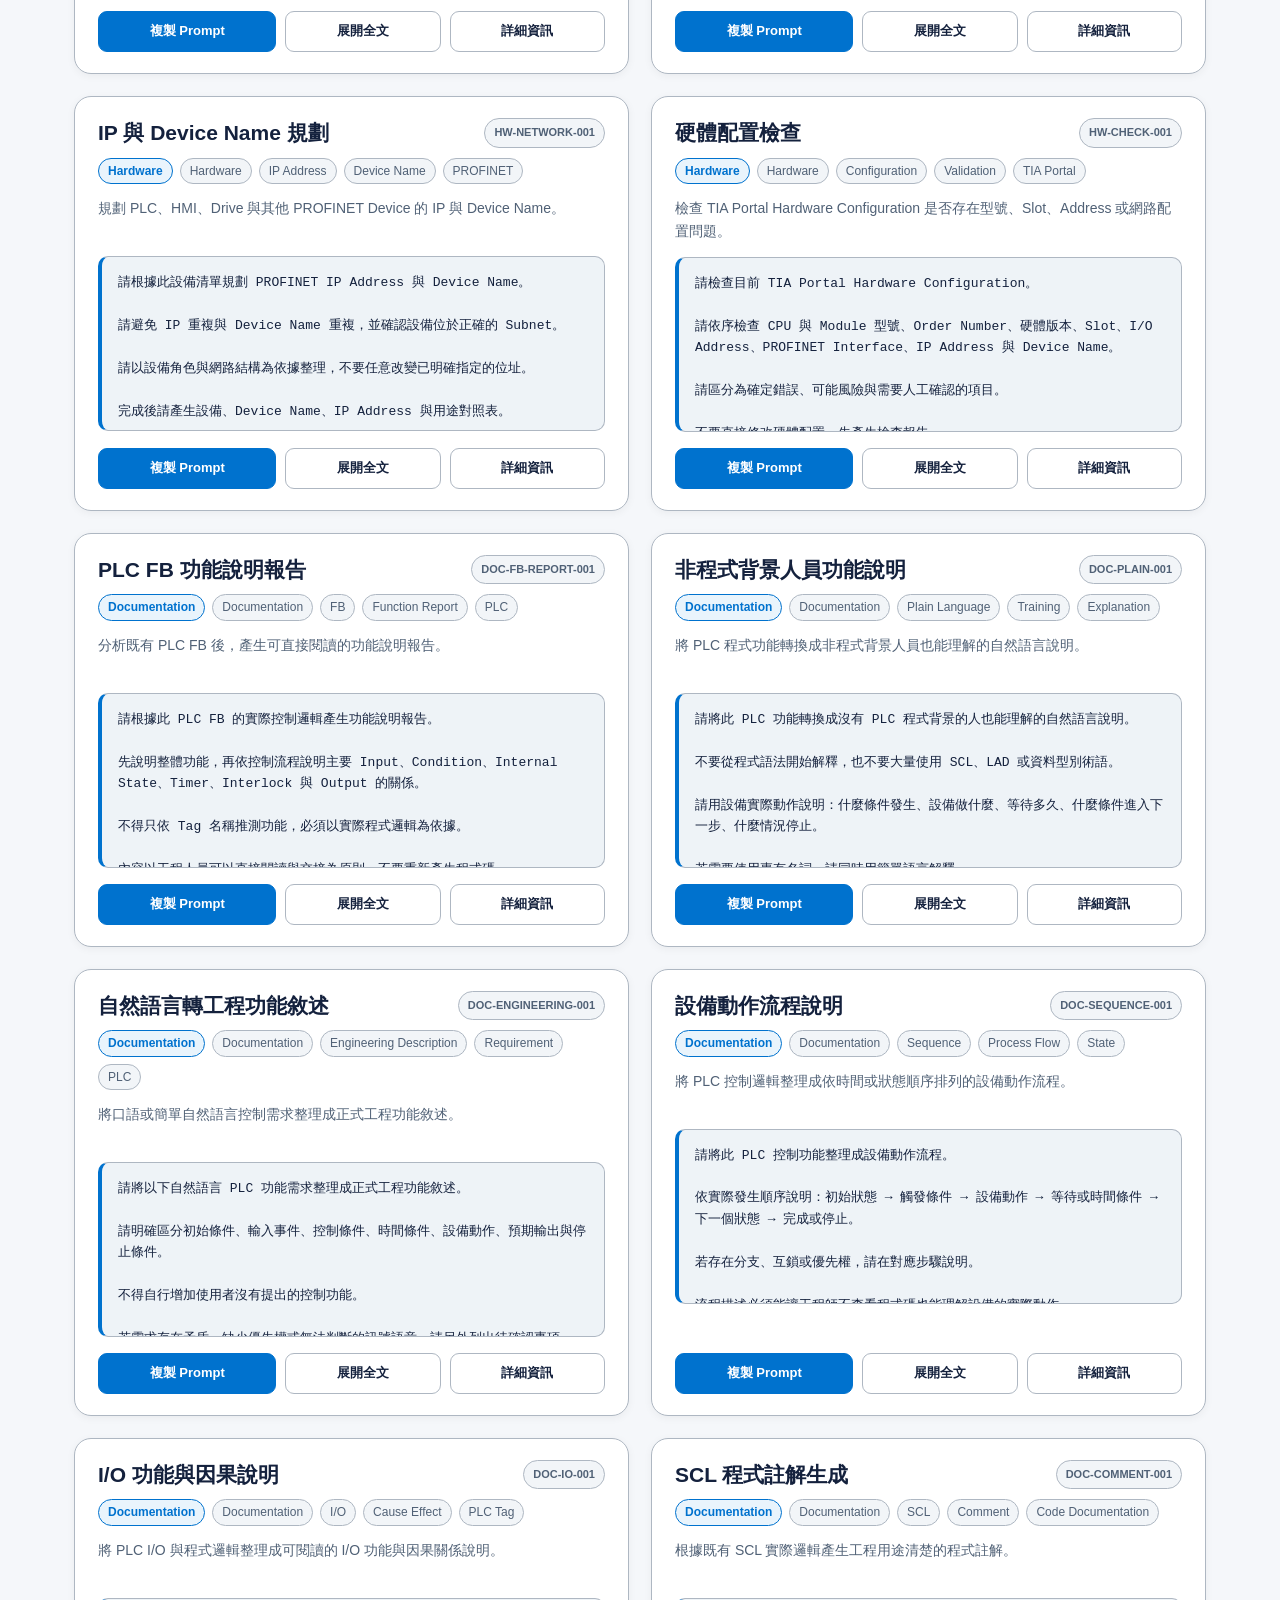
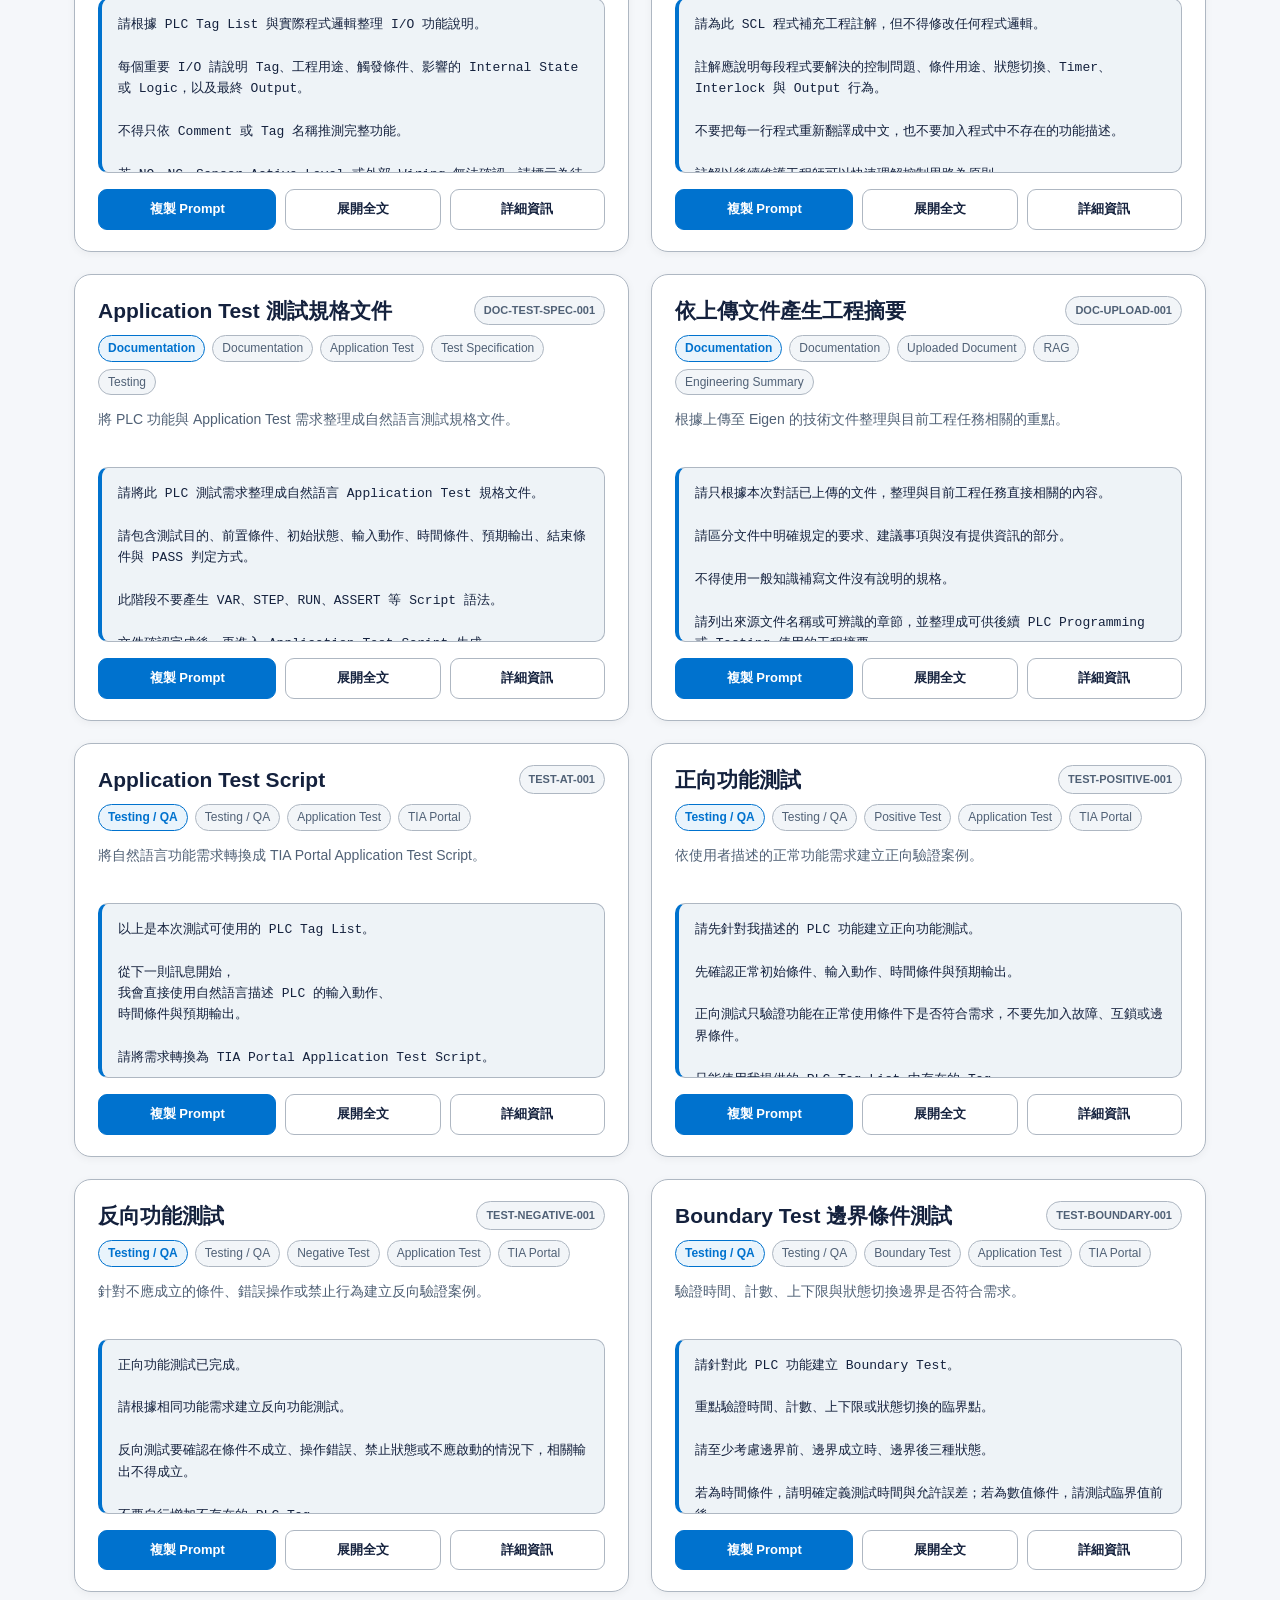
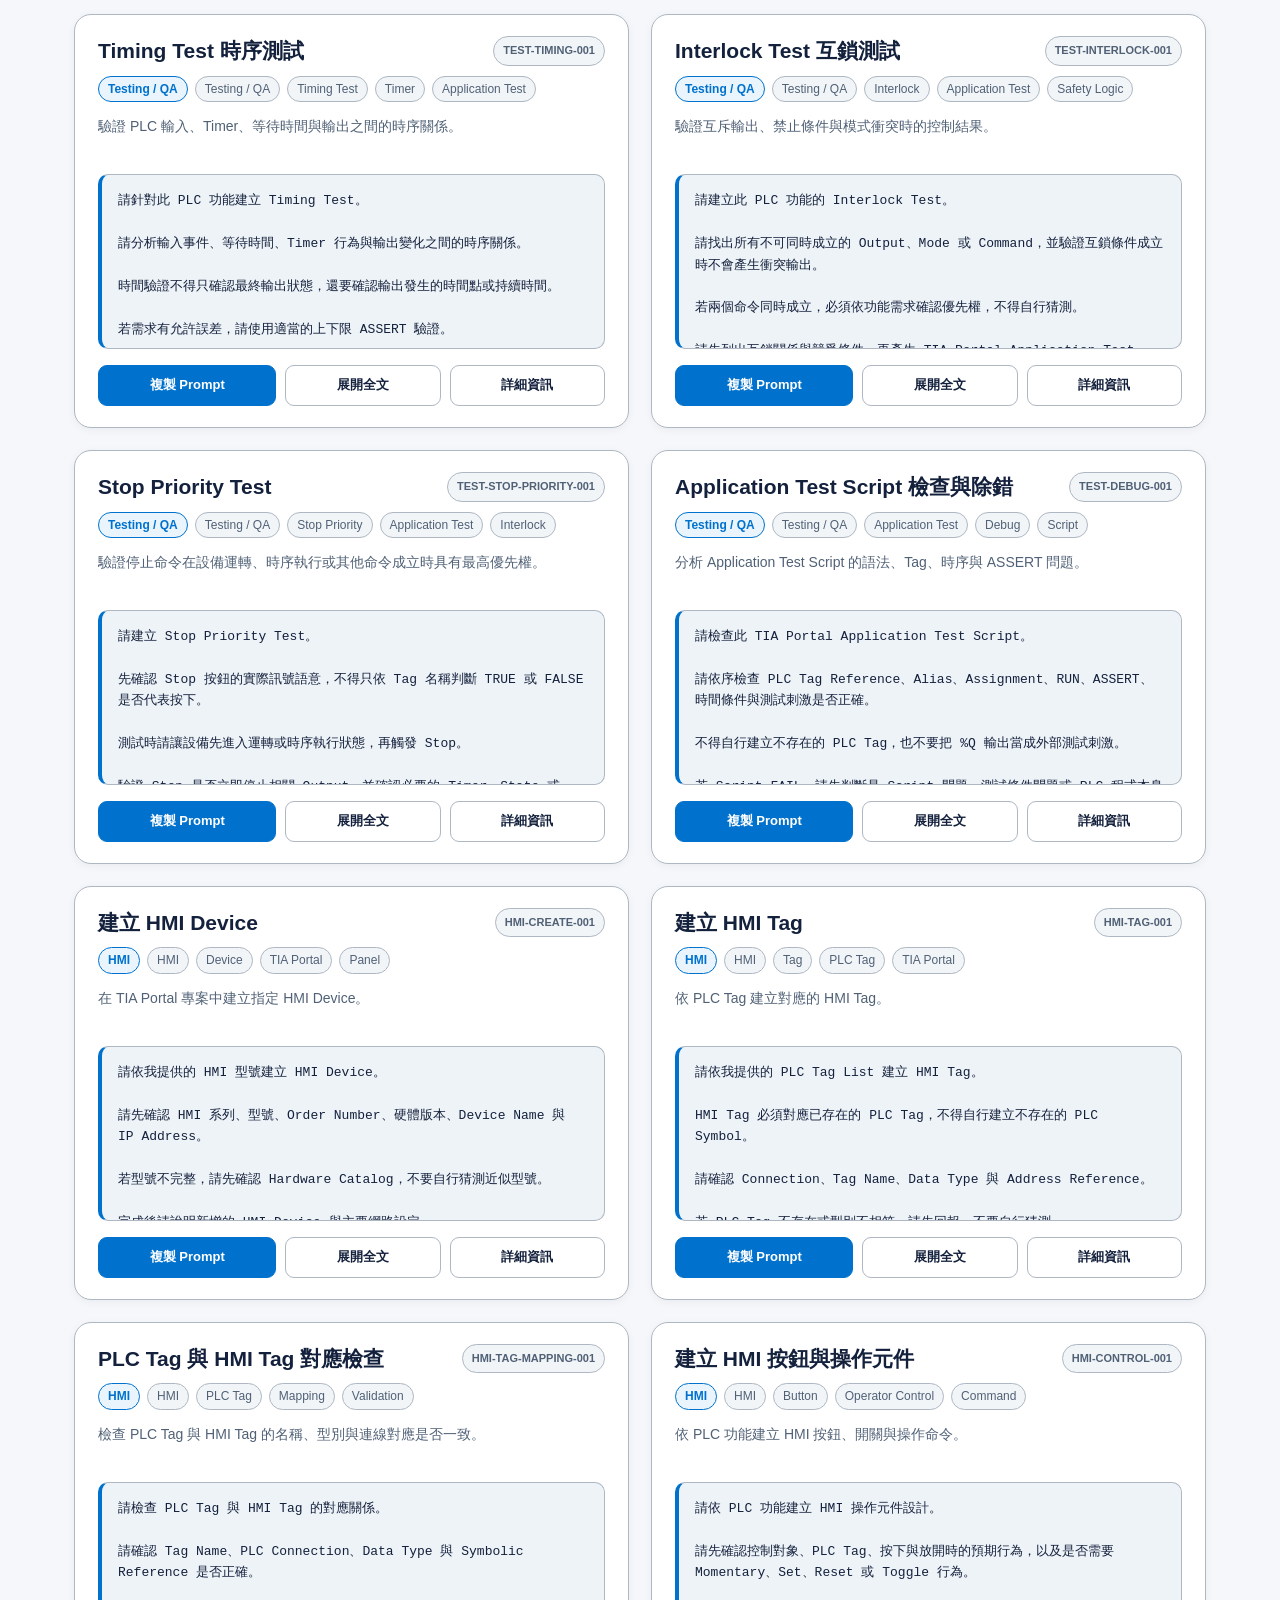
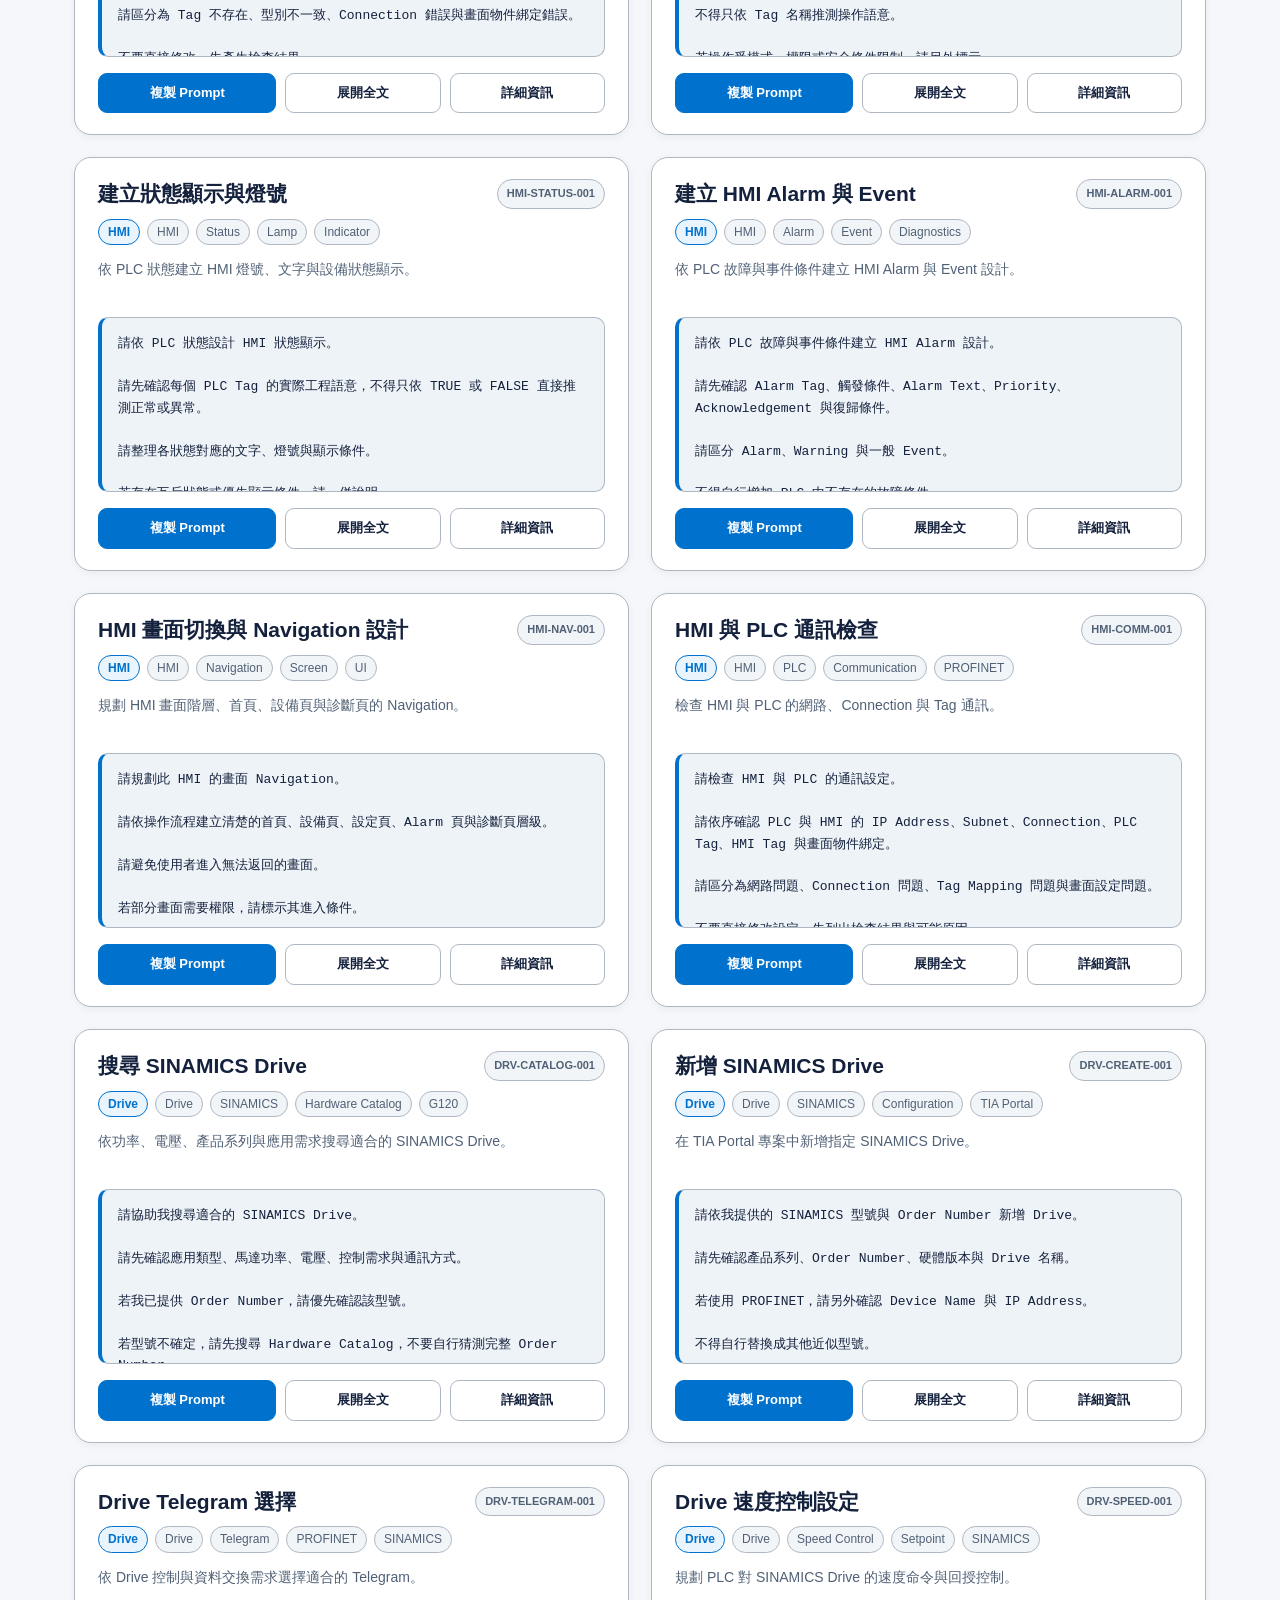
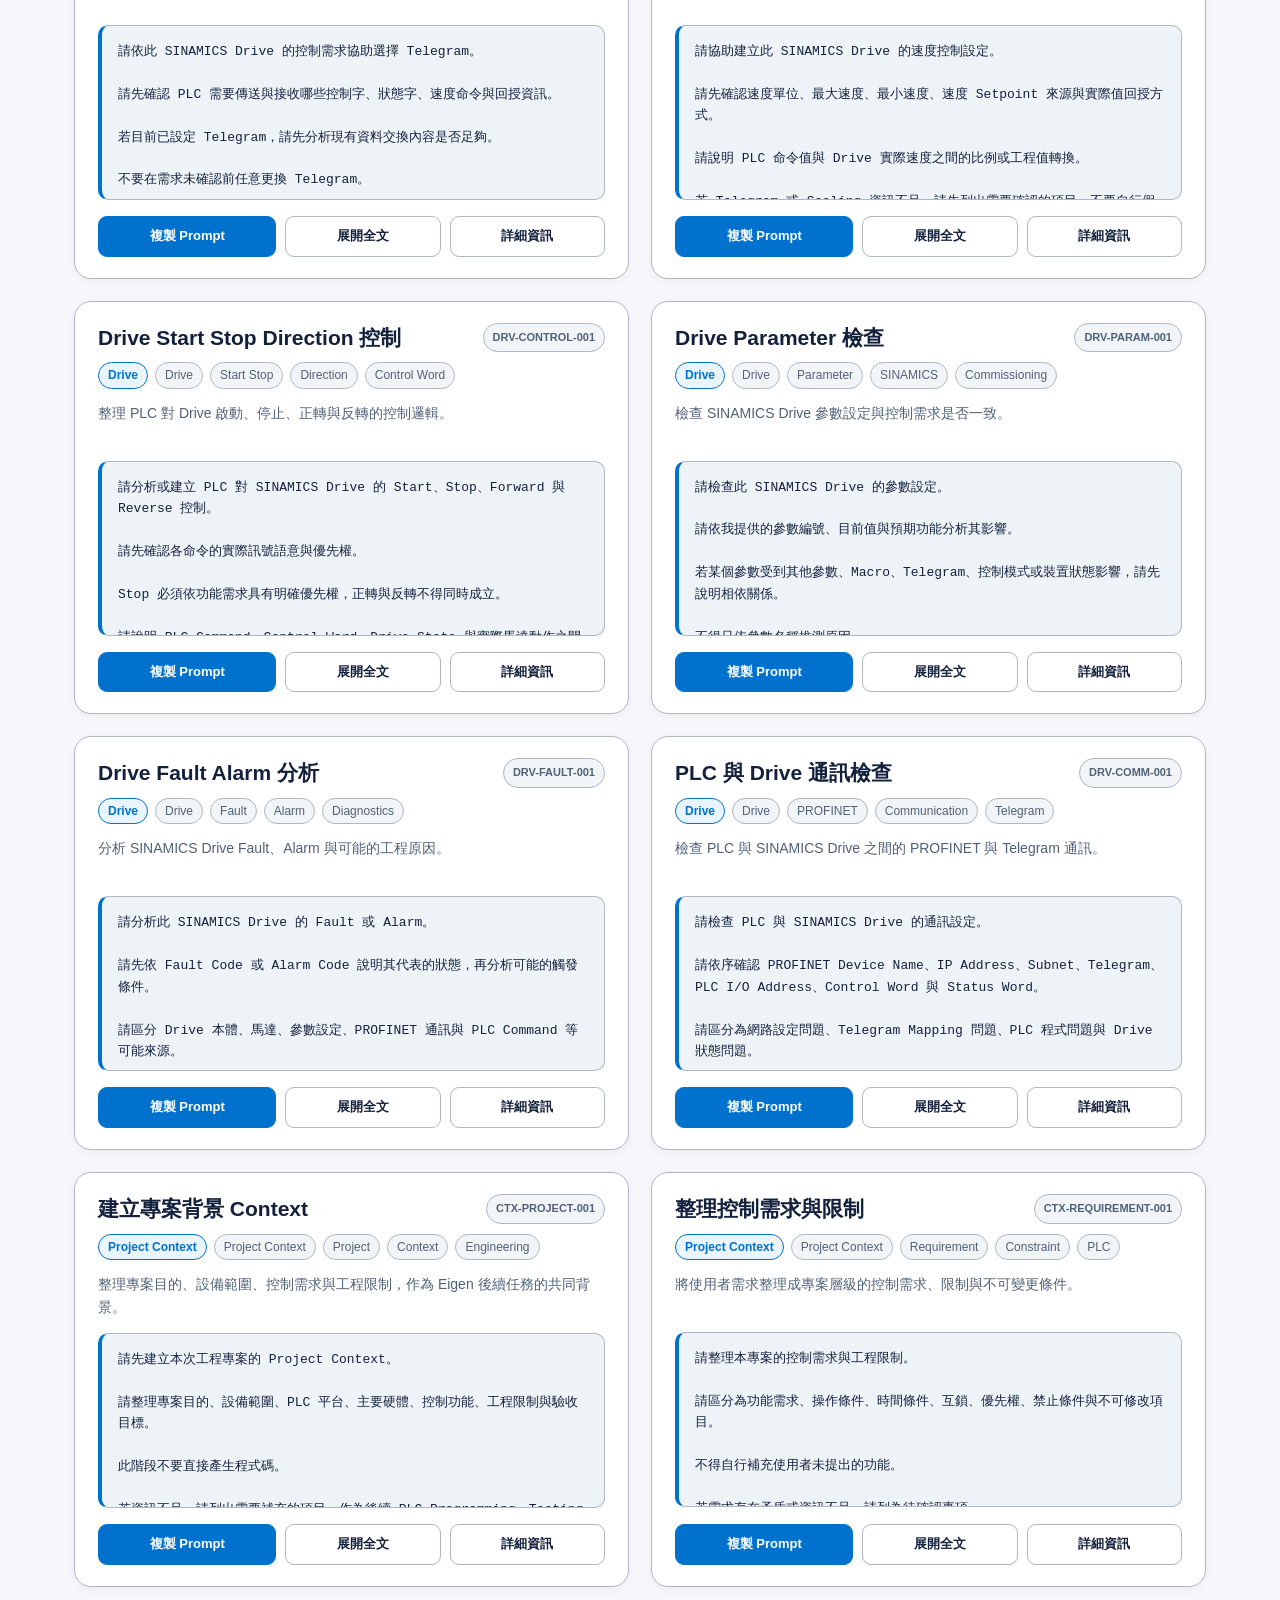
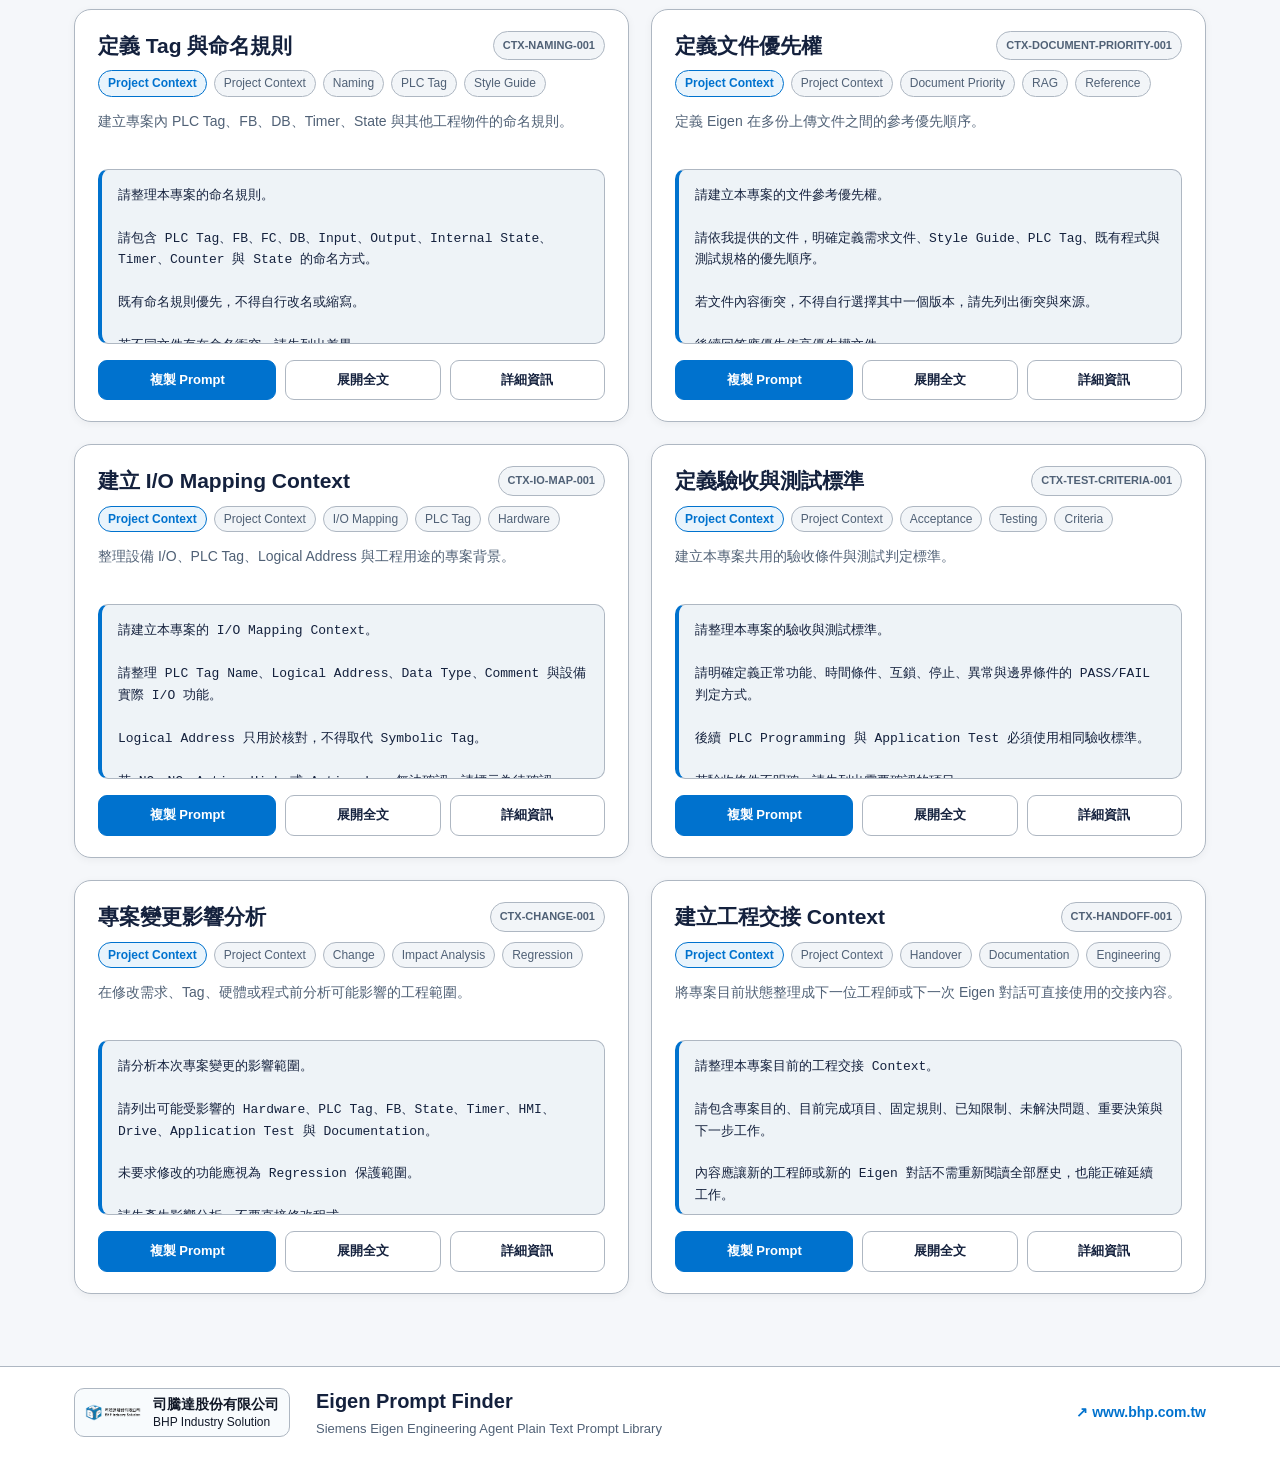
==== commit 3ba832e8: "Update index.html" ====
--- a/index.html
+++ b/index.html
@@ -2072,14 +2072,6 @@
     AI × TIA SCL × Factory I/O 學習教材
   </a>
 
-<a
-  href="https://bhptw.github.io/ai-plc-learning-hub/index.html"
-  target="_blank"
-  rel="noopener noreferrer"
->
-  AI × PLC 互動學習平台
-</a>
-  
 </nav>
 
 
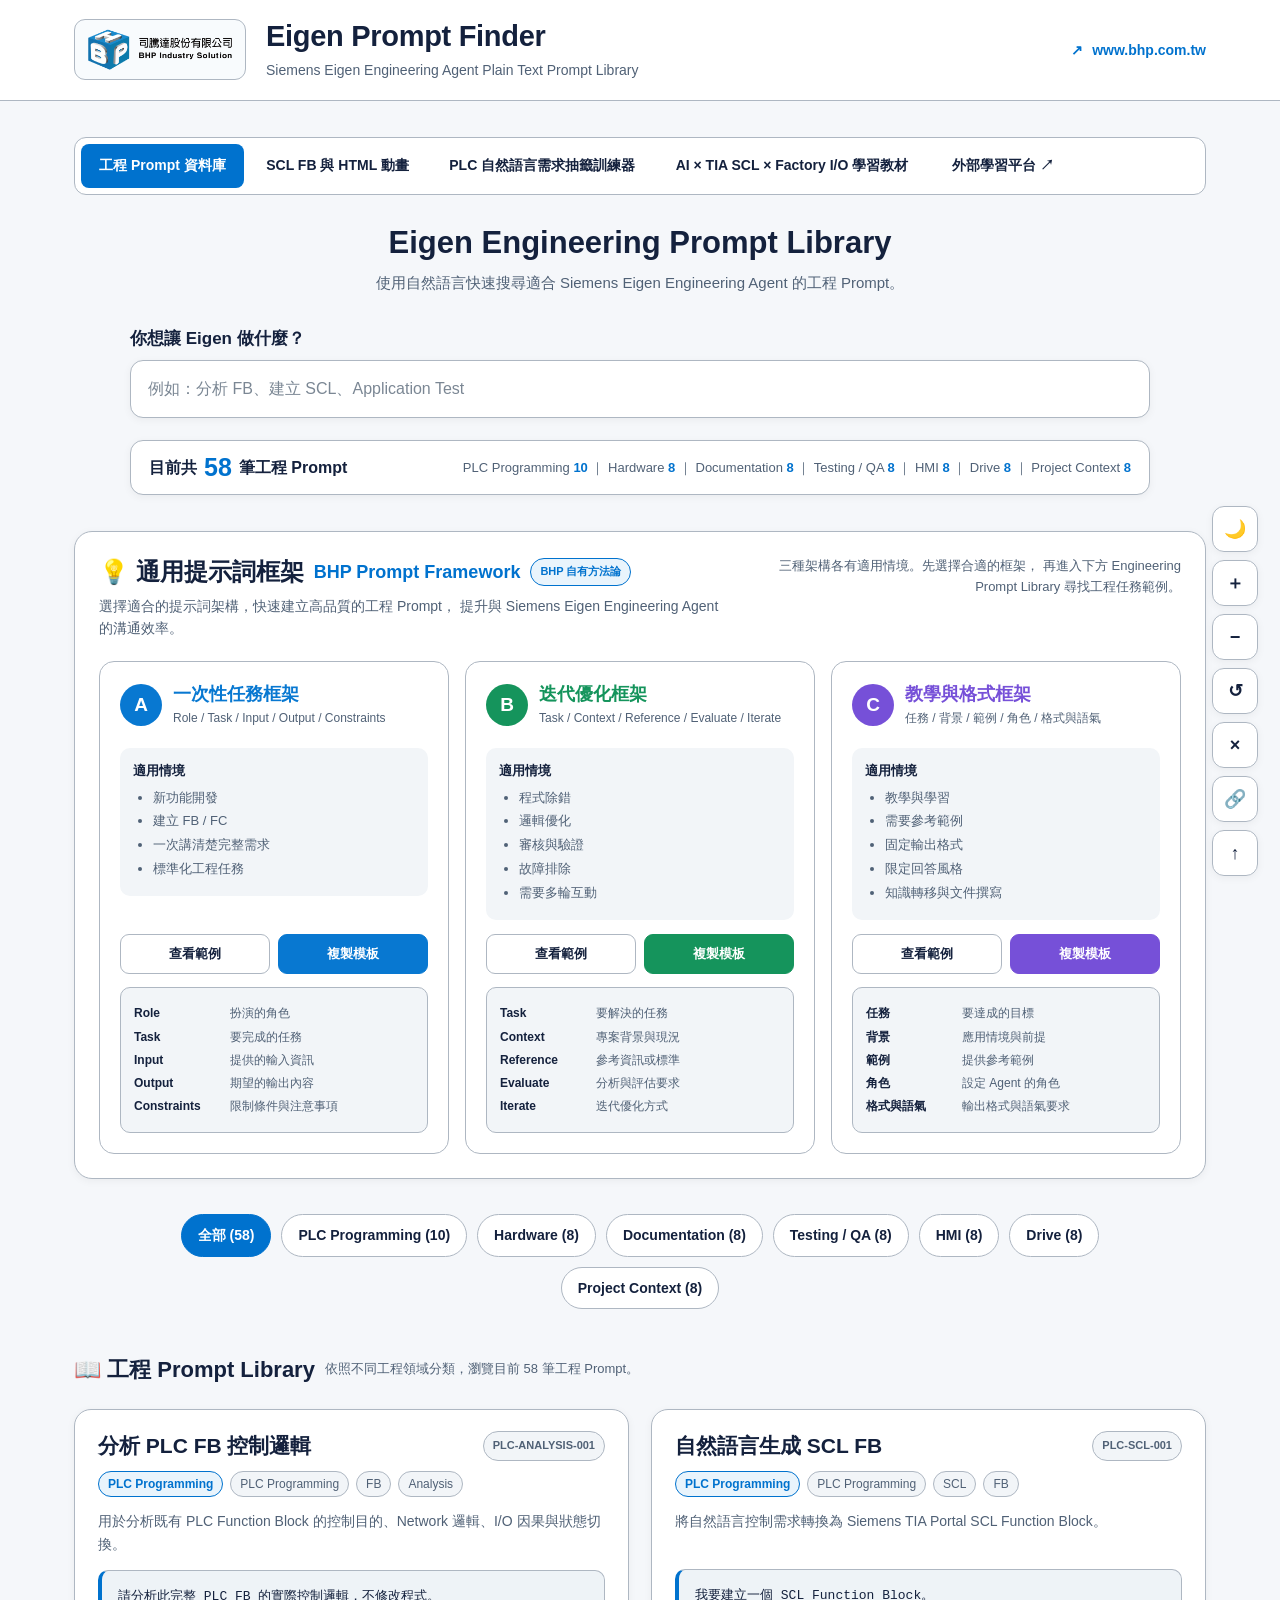
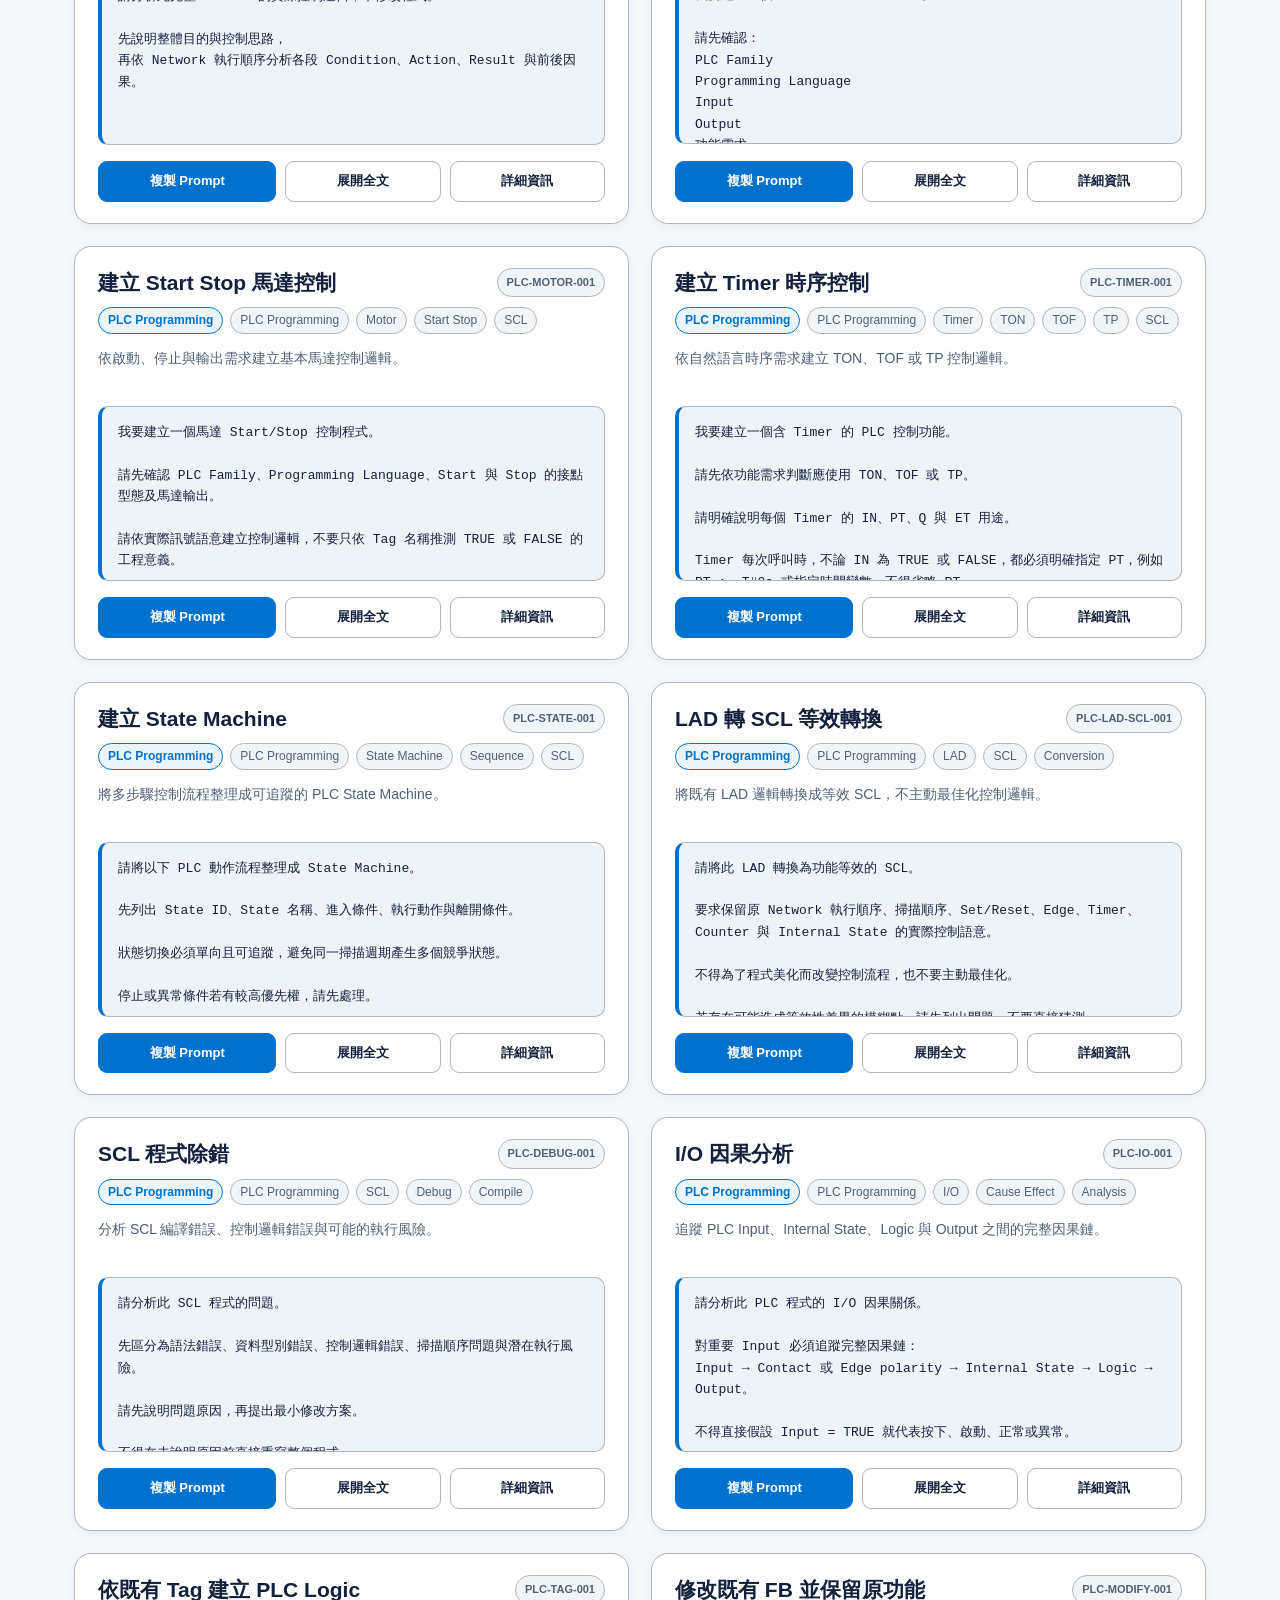
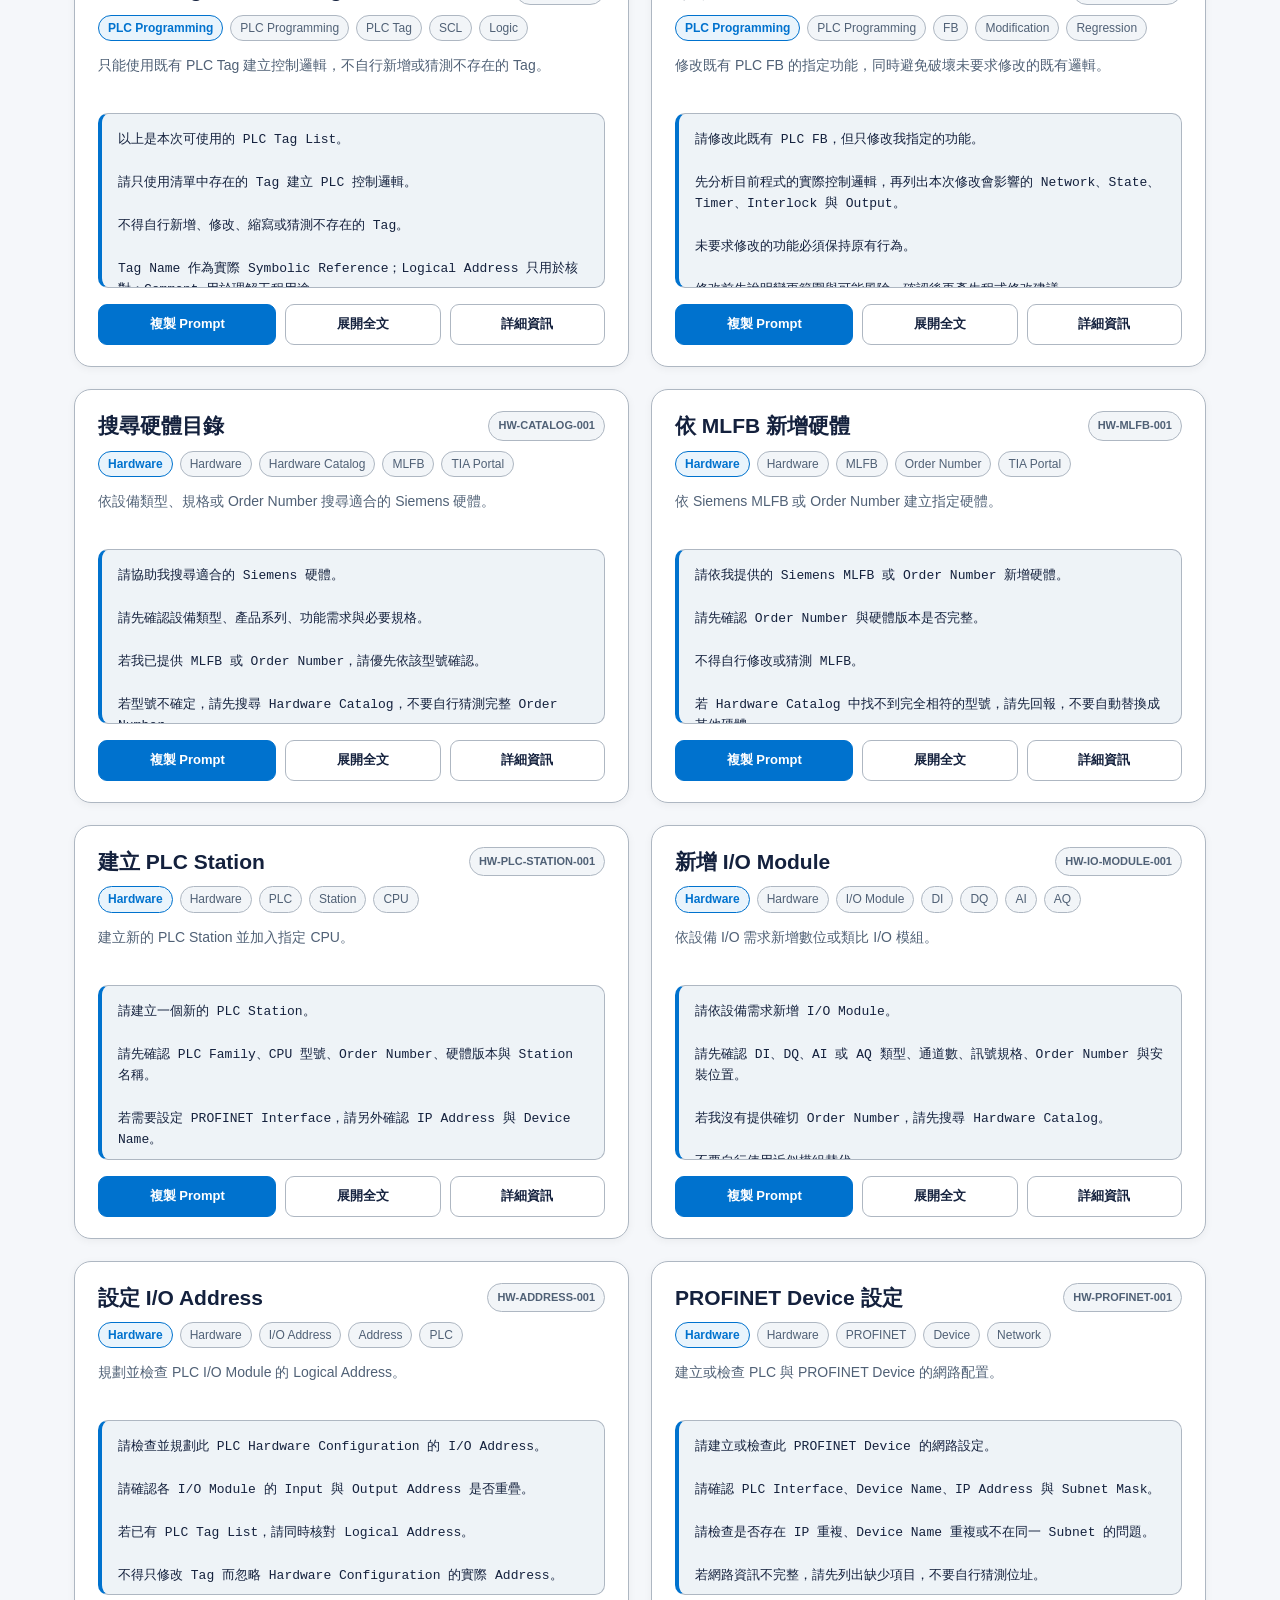
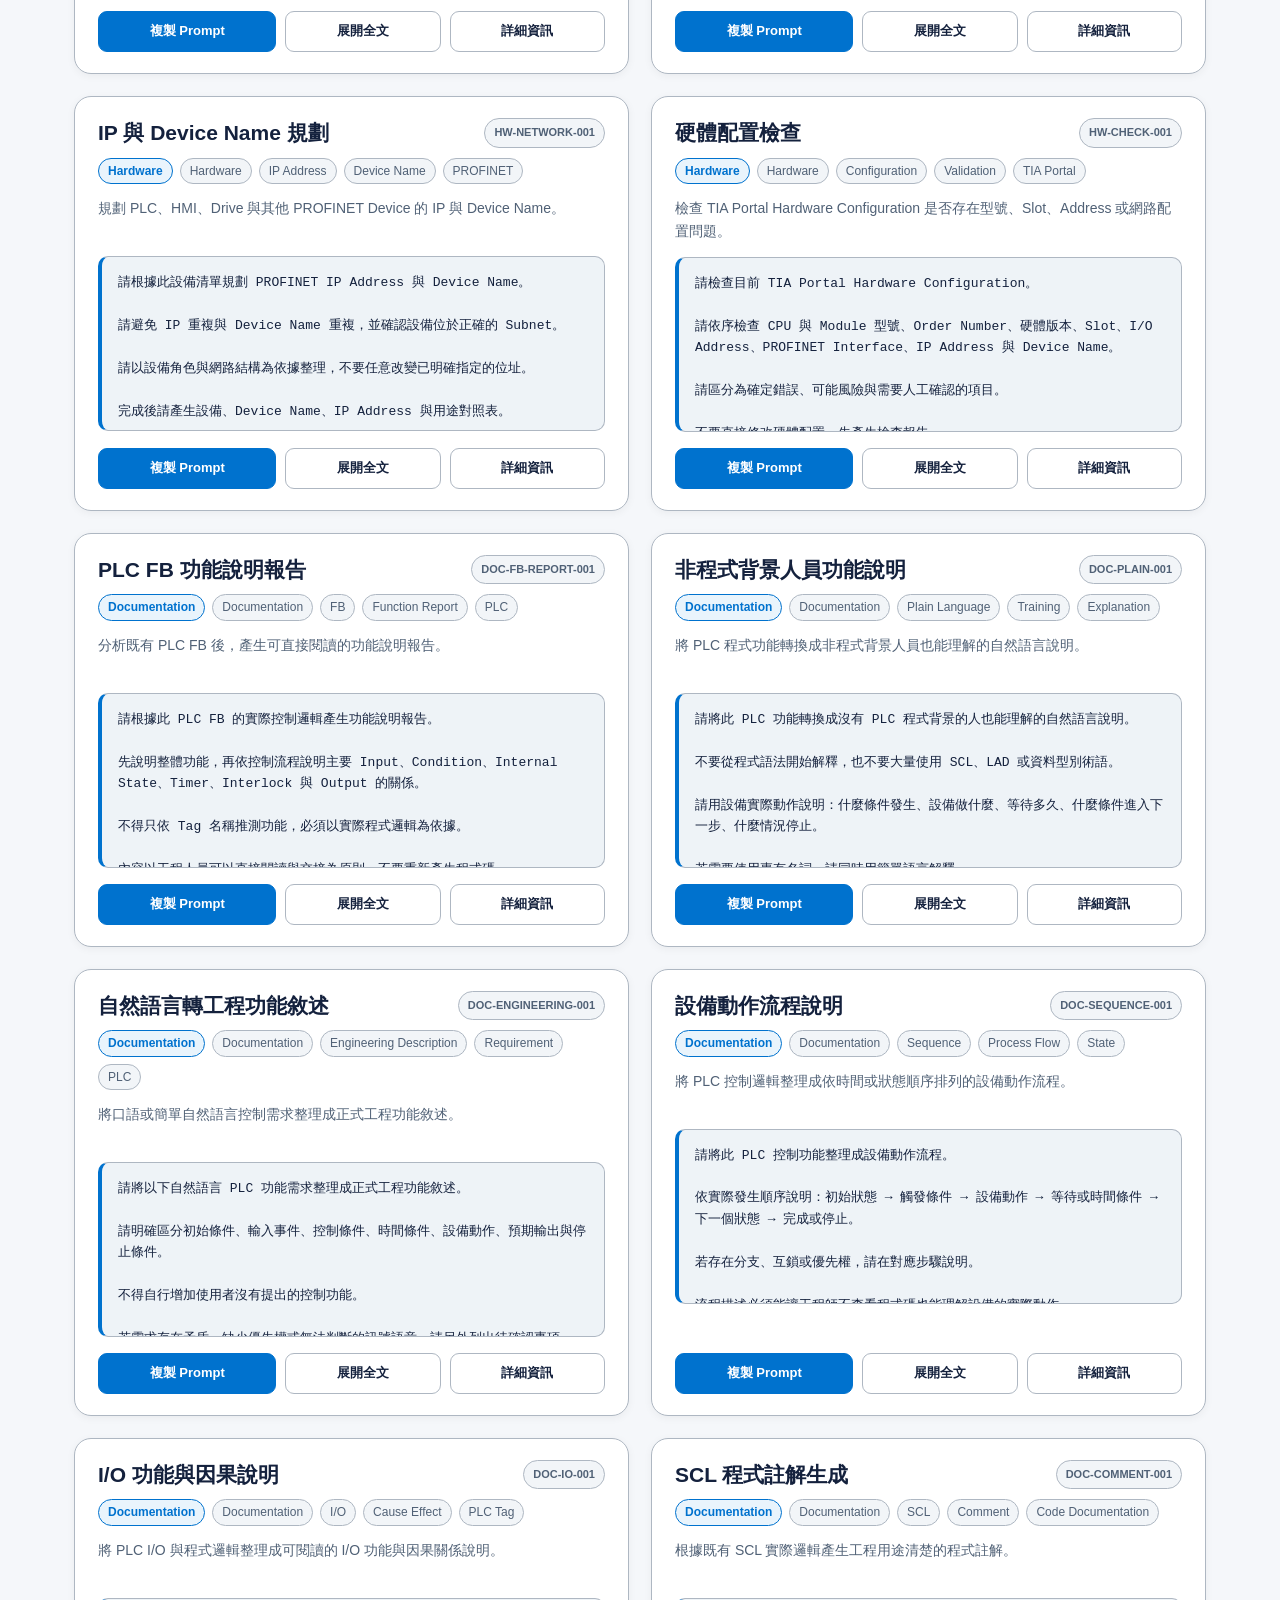
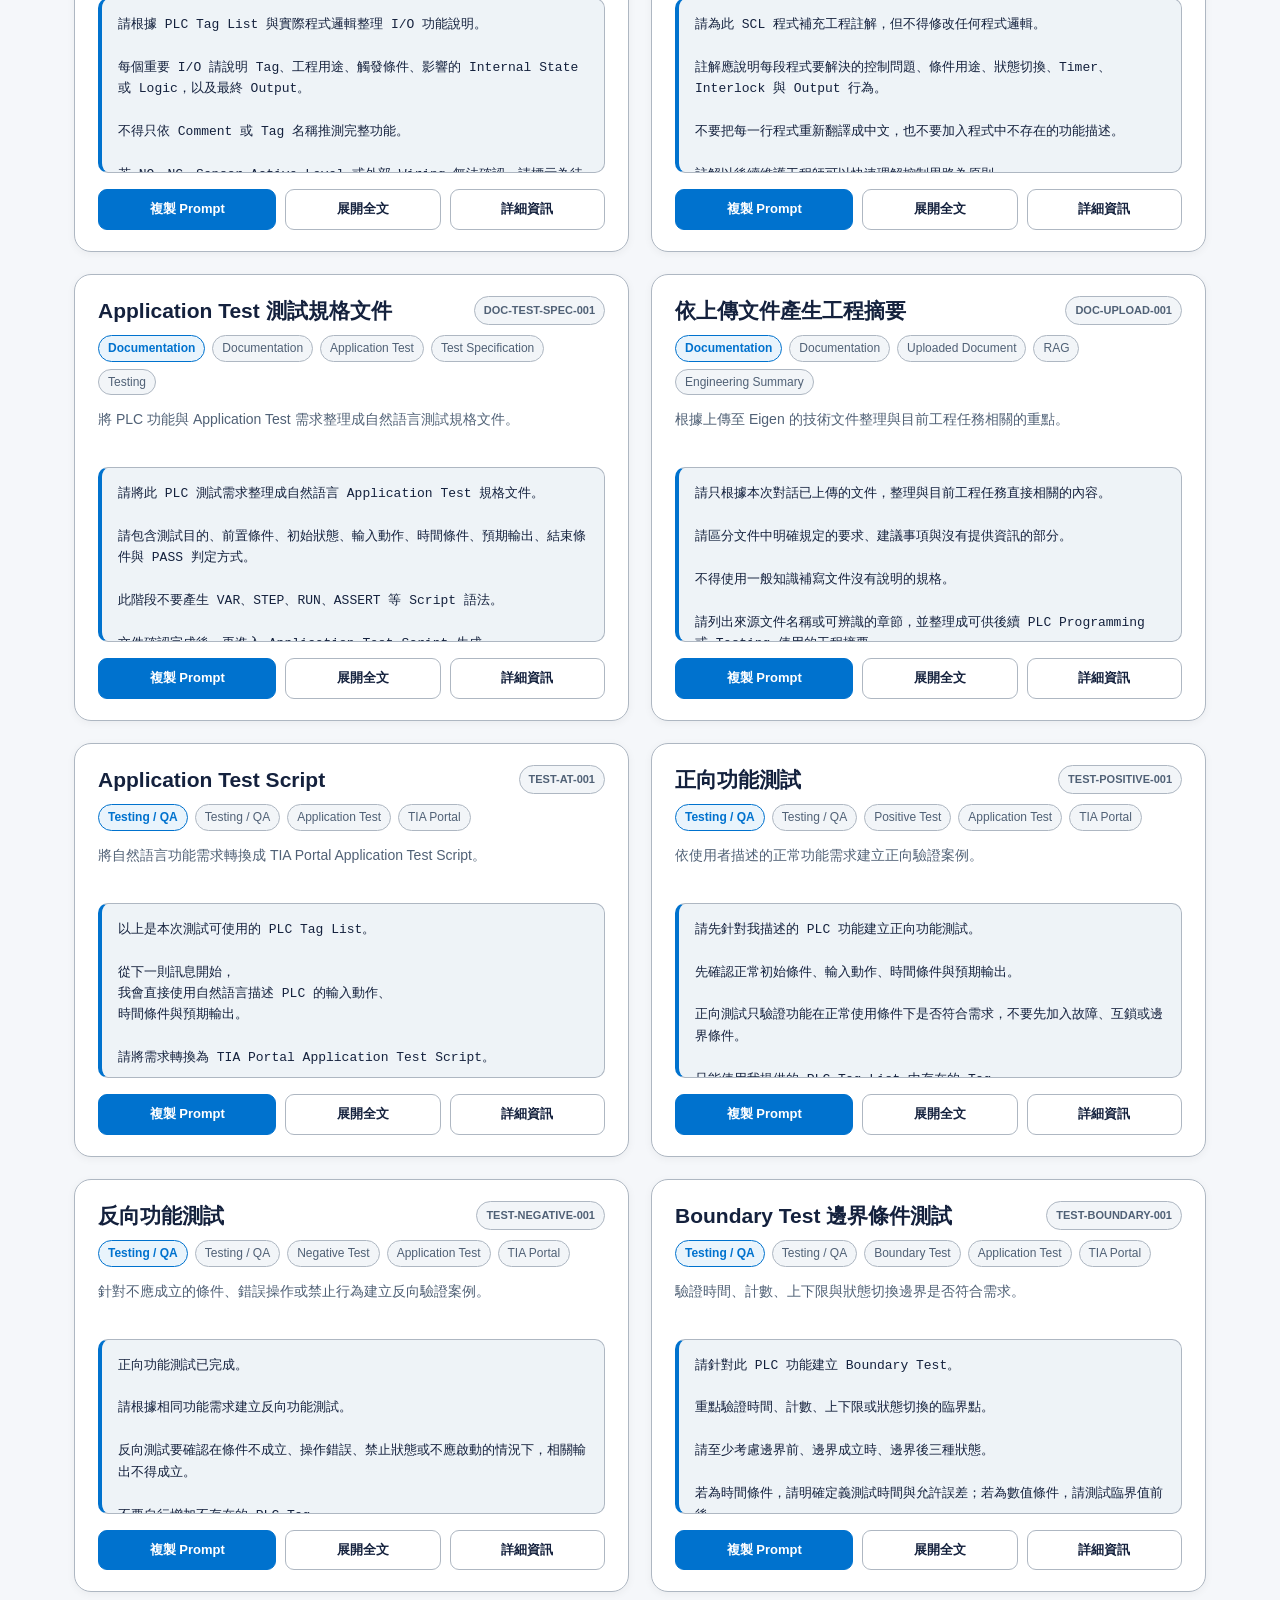
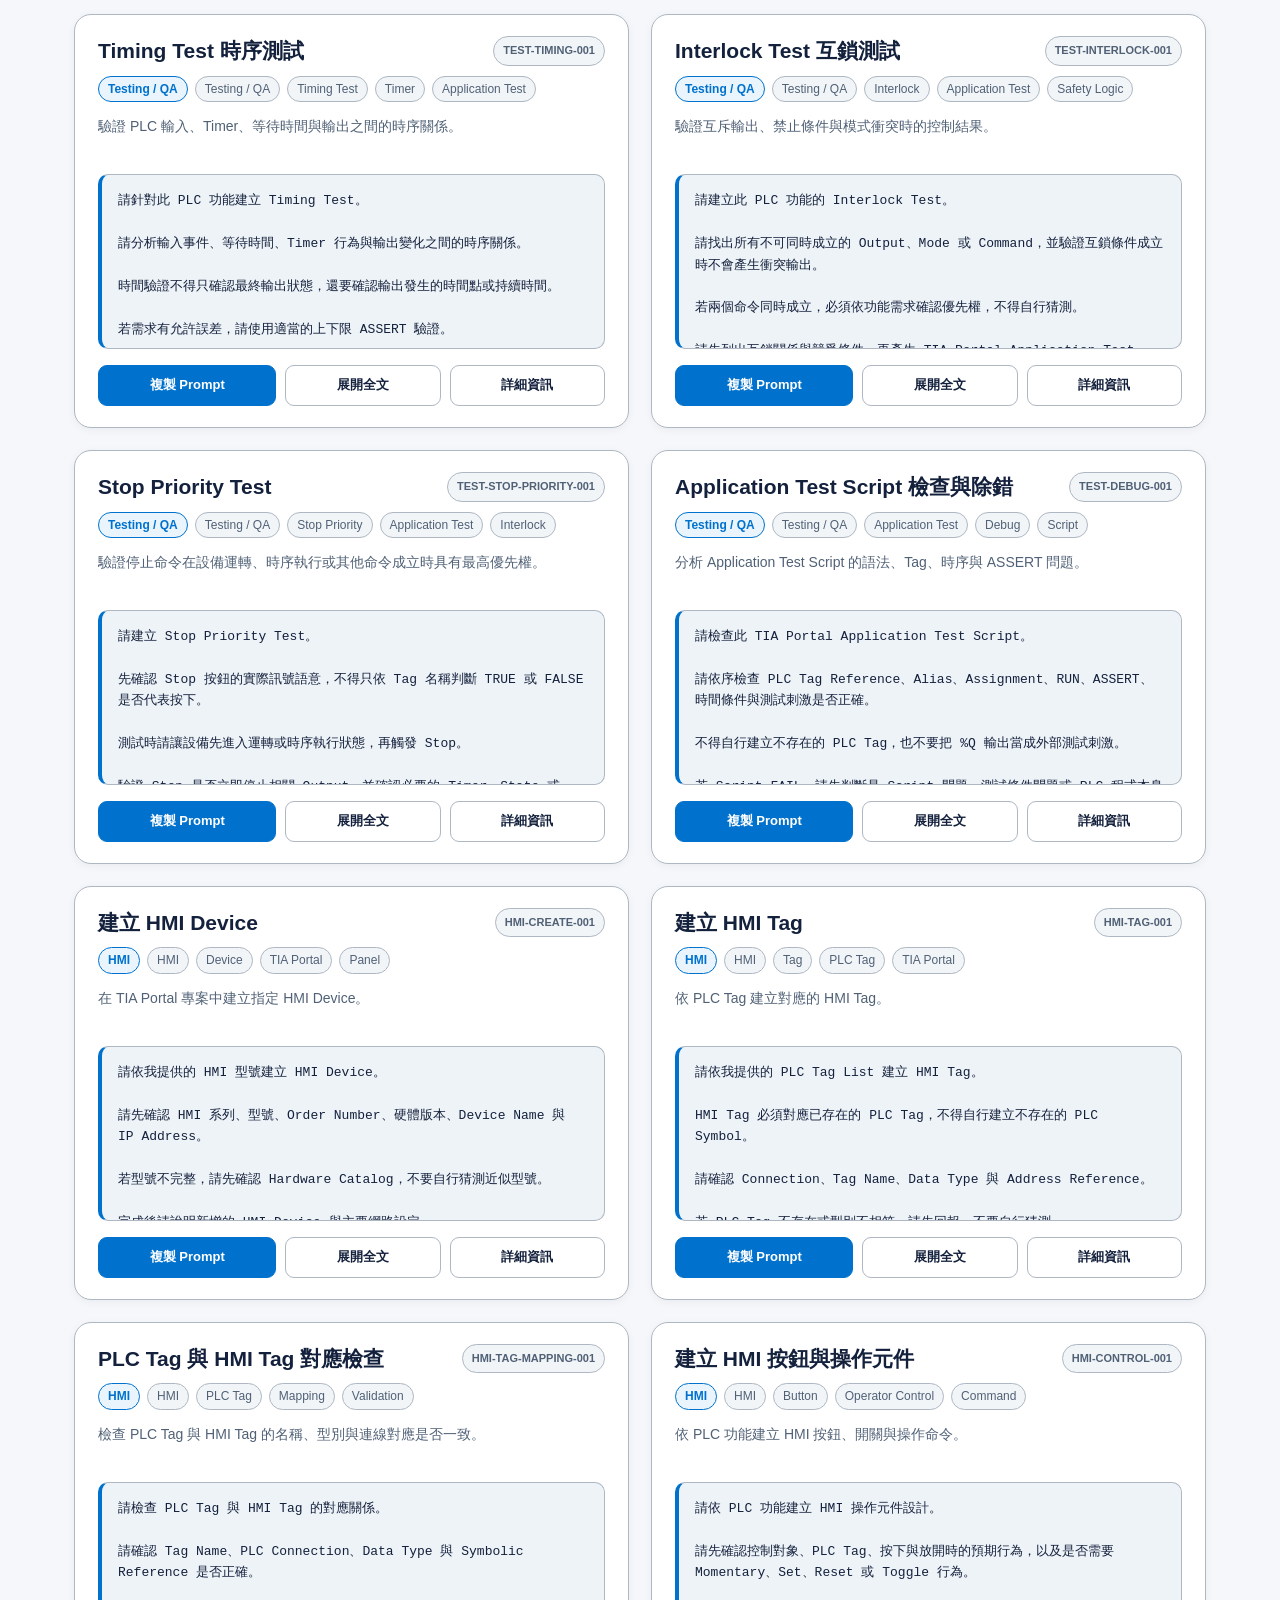
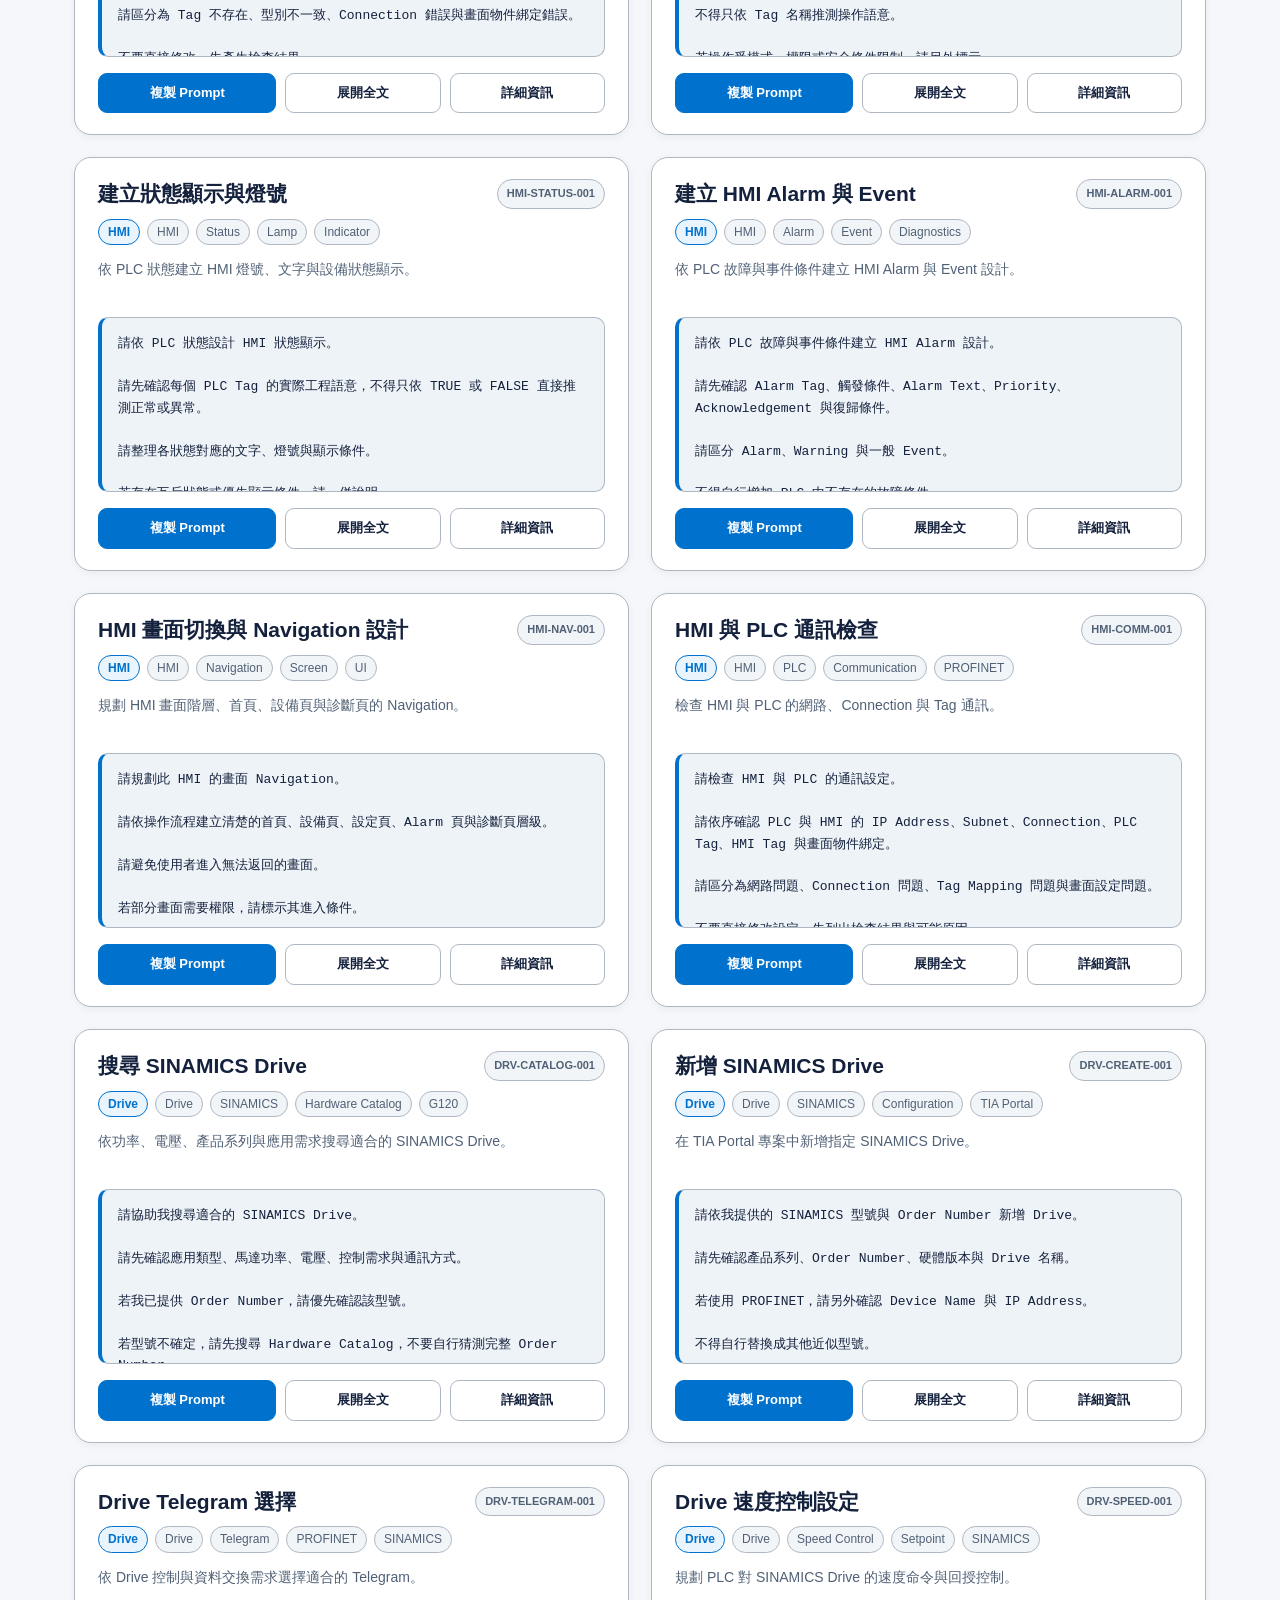
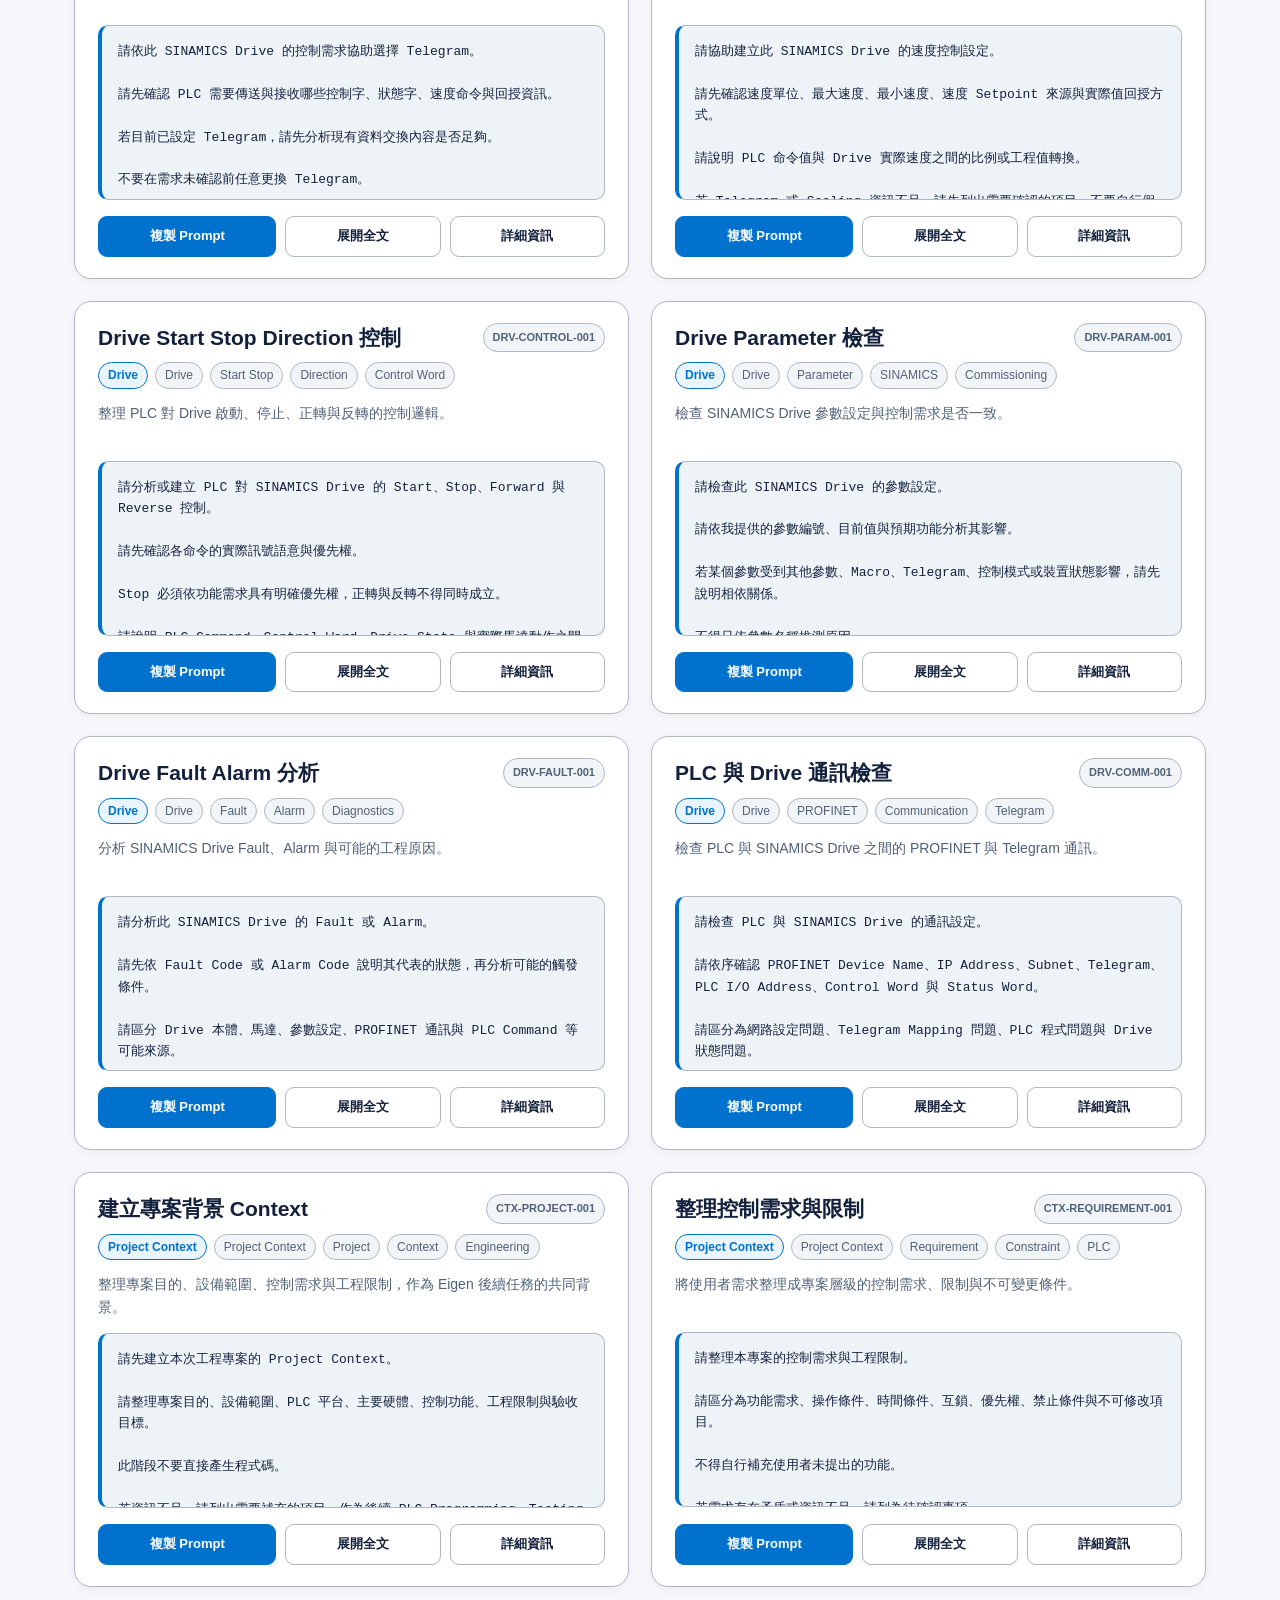
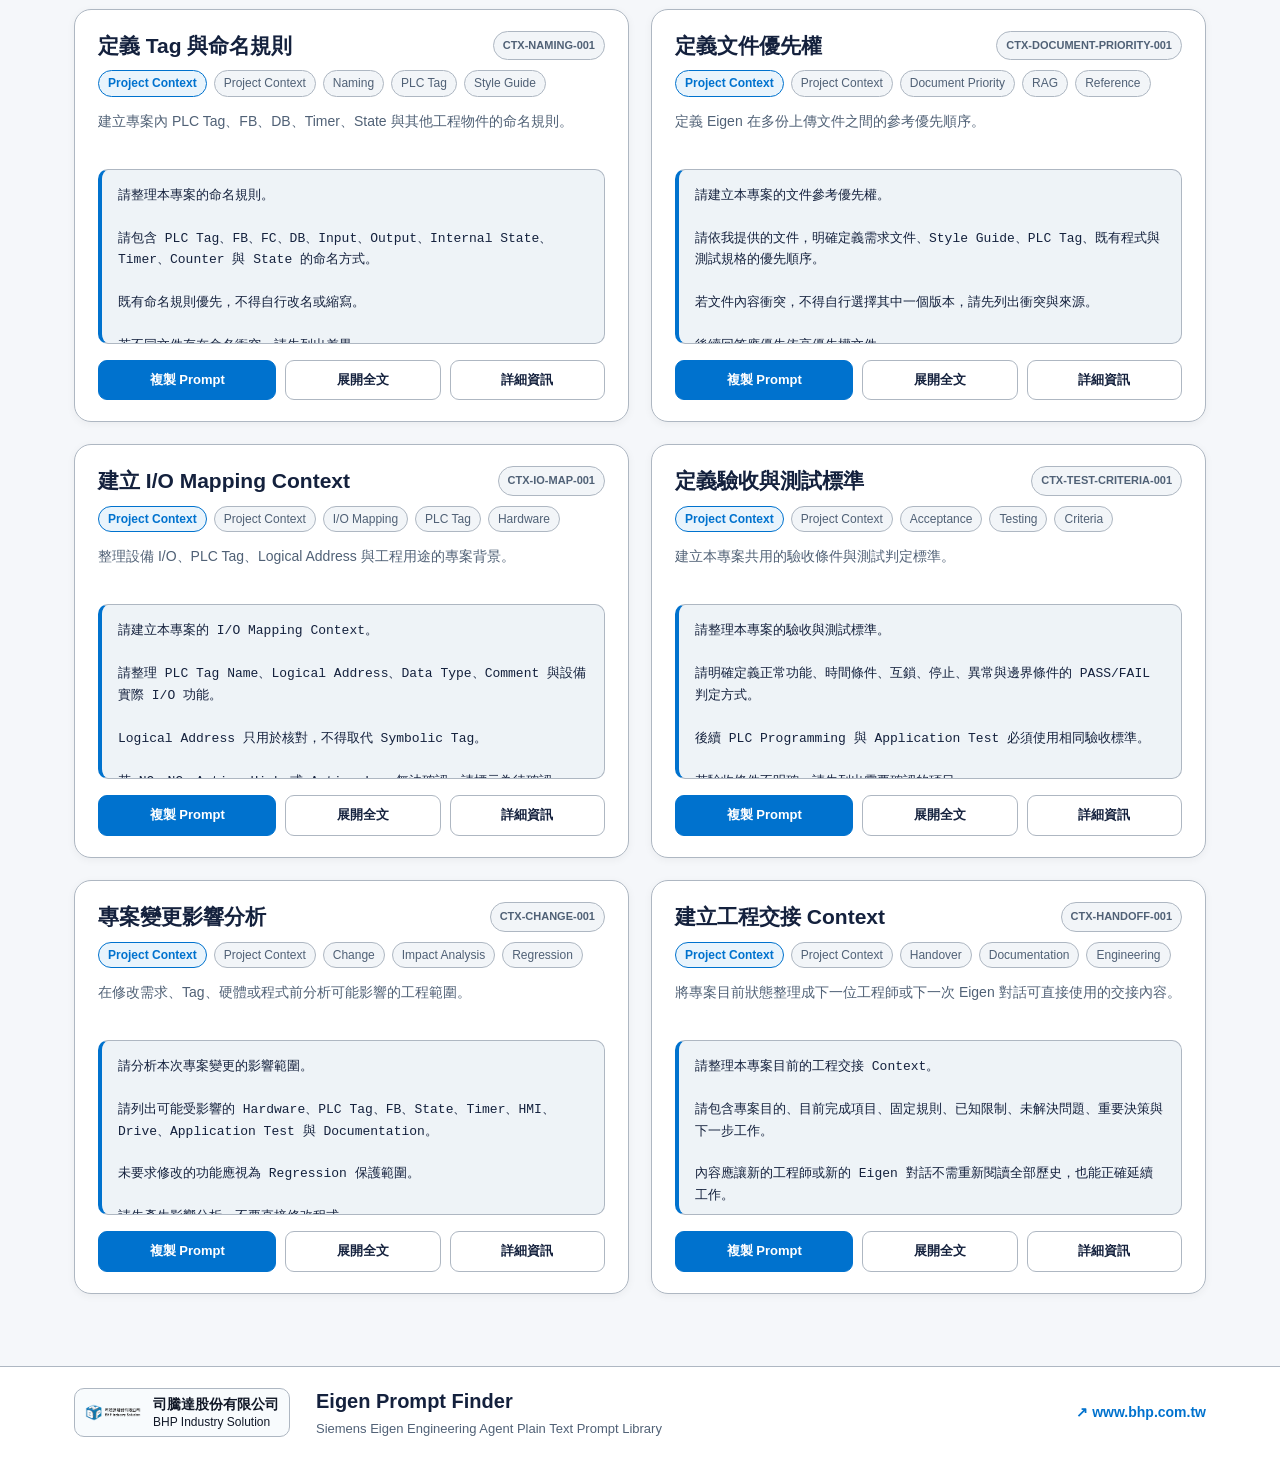
==== commit ac64b7cc: "external-learning-link" ====
--- a/index.html
+++ b/index.html
@@ -2056,24 +2056,37 @@
   <main class="page-wrap">
 
 <nav class="page-navigation" aria-label="網站頁面">
-  <a href="index.html" aria-current="page">
-    工程 Prompt 資料庫
+
+  <div class="page-navigation-links">
+
+    <a href="index.html" aria-current="page">
+      工程 Prompt 資料庫
+    </a>
+
+    <a href="scl-fb-html.html">
+      SCL FB 與 HTML 動畫
+    </a>
+
+    <a href="plc-natural-language-trainer.html">
+      PLC 自然語言需求抽籤訓練器
+    </a>
+
+    <a href="ai-tia-scl-factoryio-student.html">
+      AI × TIA SCL × Factory I/O 學習教材
+    </a>
+
+  </div>
+
+  <a
+    class="external-learning-link"
+    href="https://bhptw.github.io/ai-plc-learning-hub/index.html"
+    target="_blank"
+    rel="noopener noreferrer"
+  >
+    外部學習平台 ↗
   </a>
 
-  <a href="scl-fb-html.html">
-    SCL FB 與 HTML 動畫
-  </a>
-
-  <a href="plc-natural-language-trainer.html">
-    PLC 自然語言需求抽籤訓練器
-  </a>
-  
-  <a href="ai-tia-scl-factoryio-student.html">
-    AI × TIA SCL × Factory I/O 學習教材
-  </a>
-
 </nav>
-
 
     <section class="hero">
 
